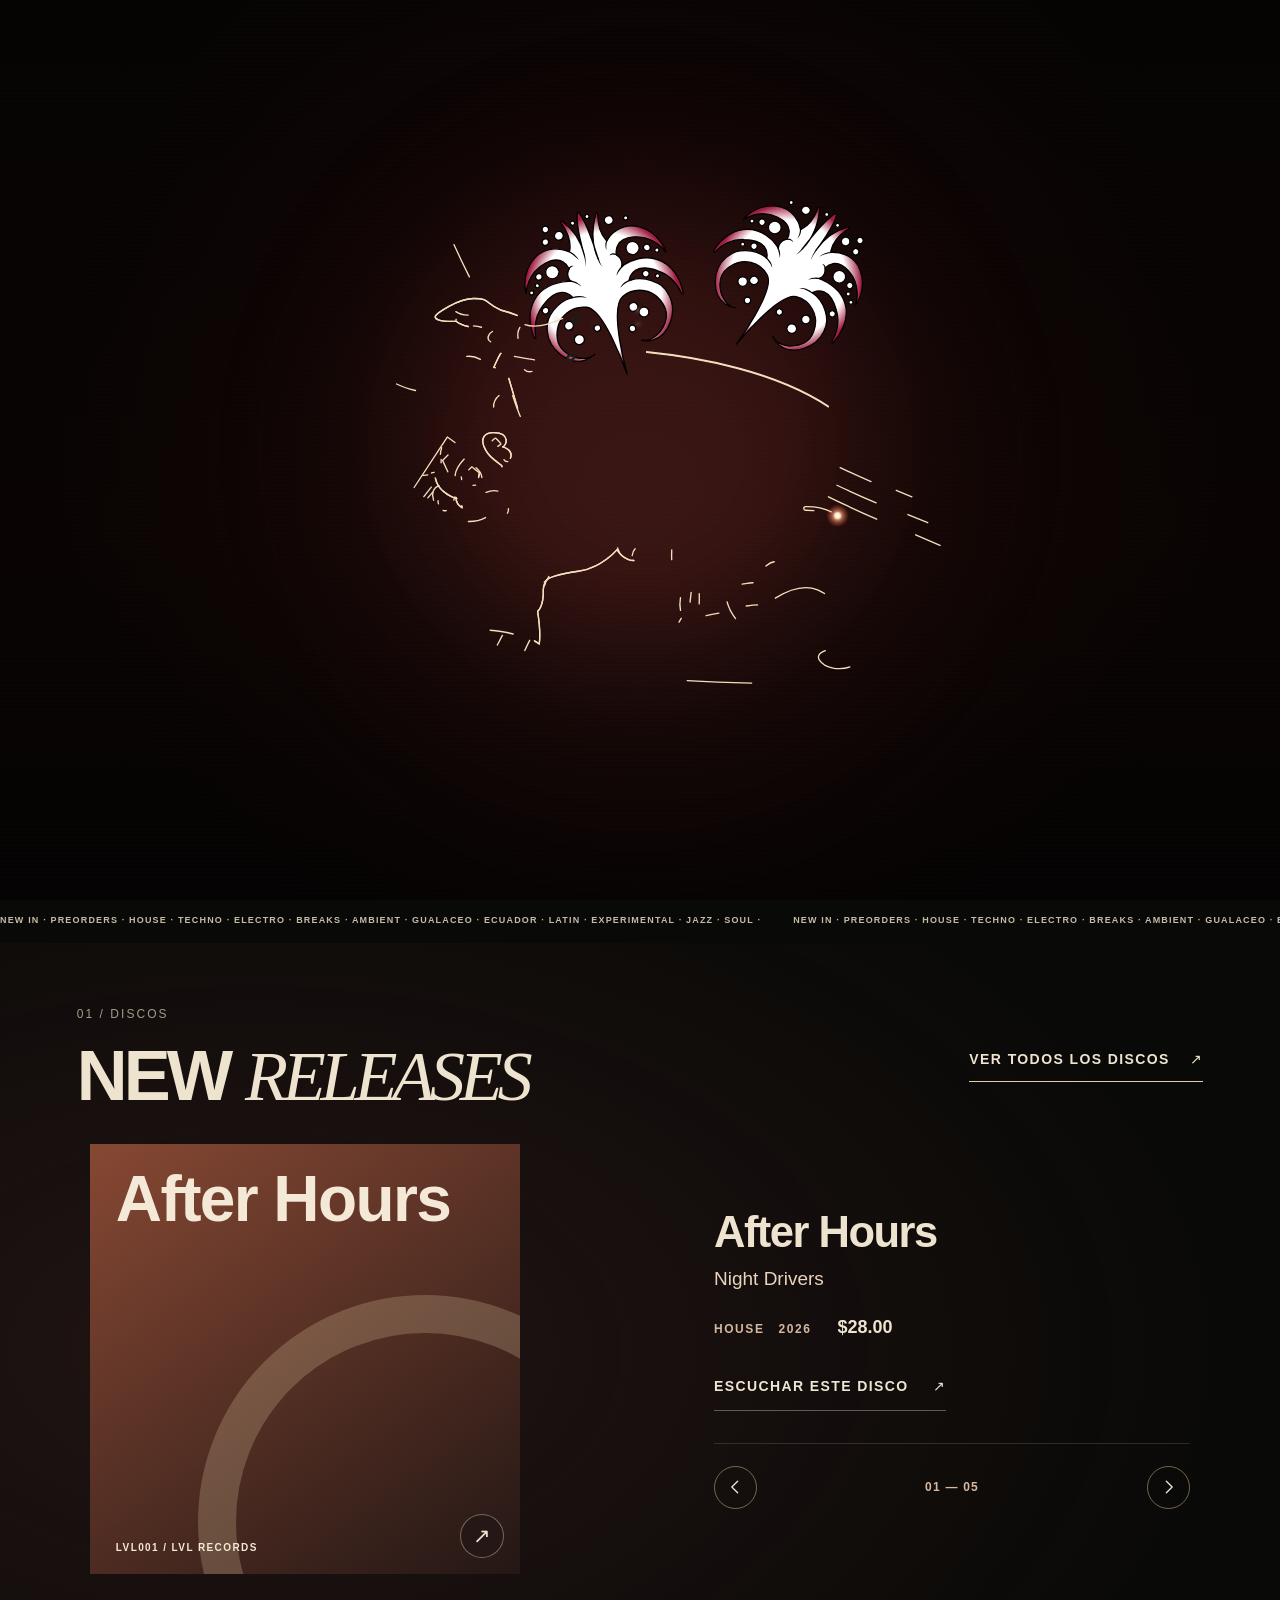
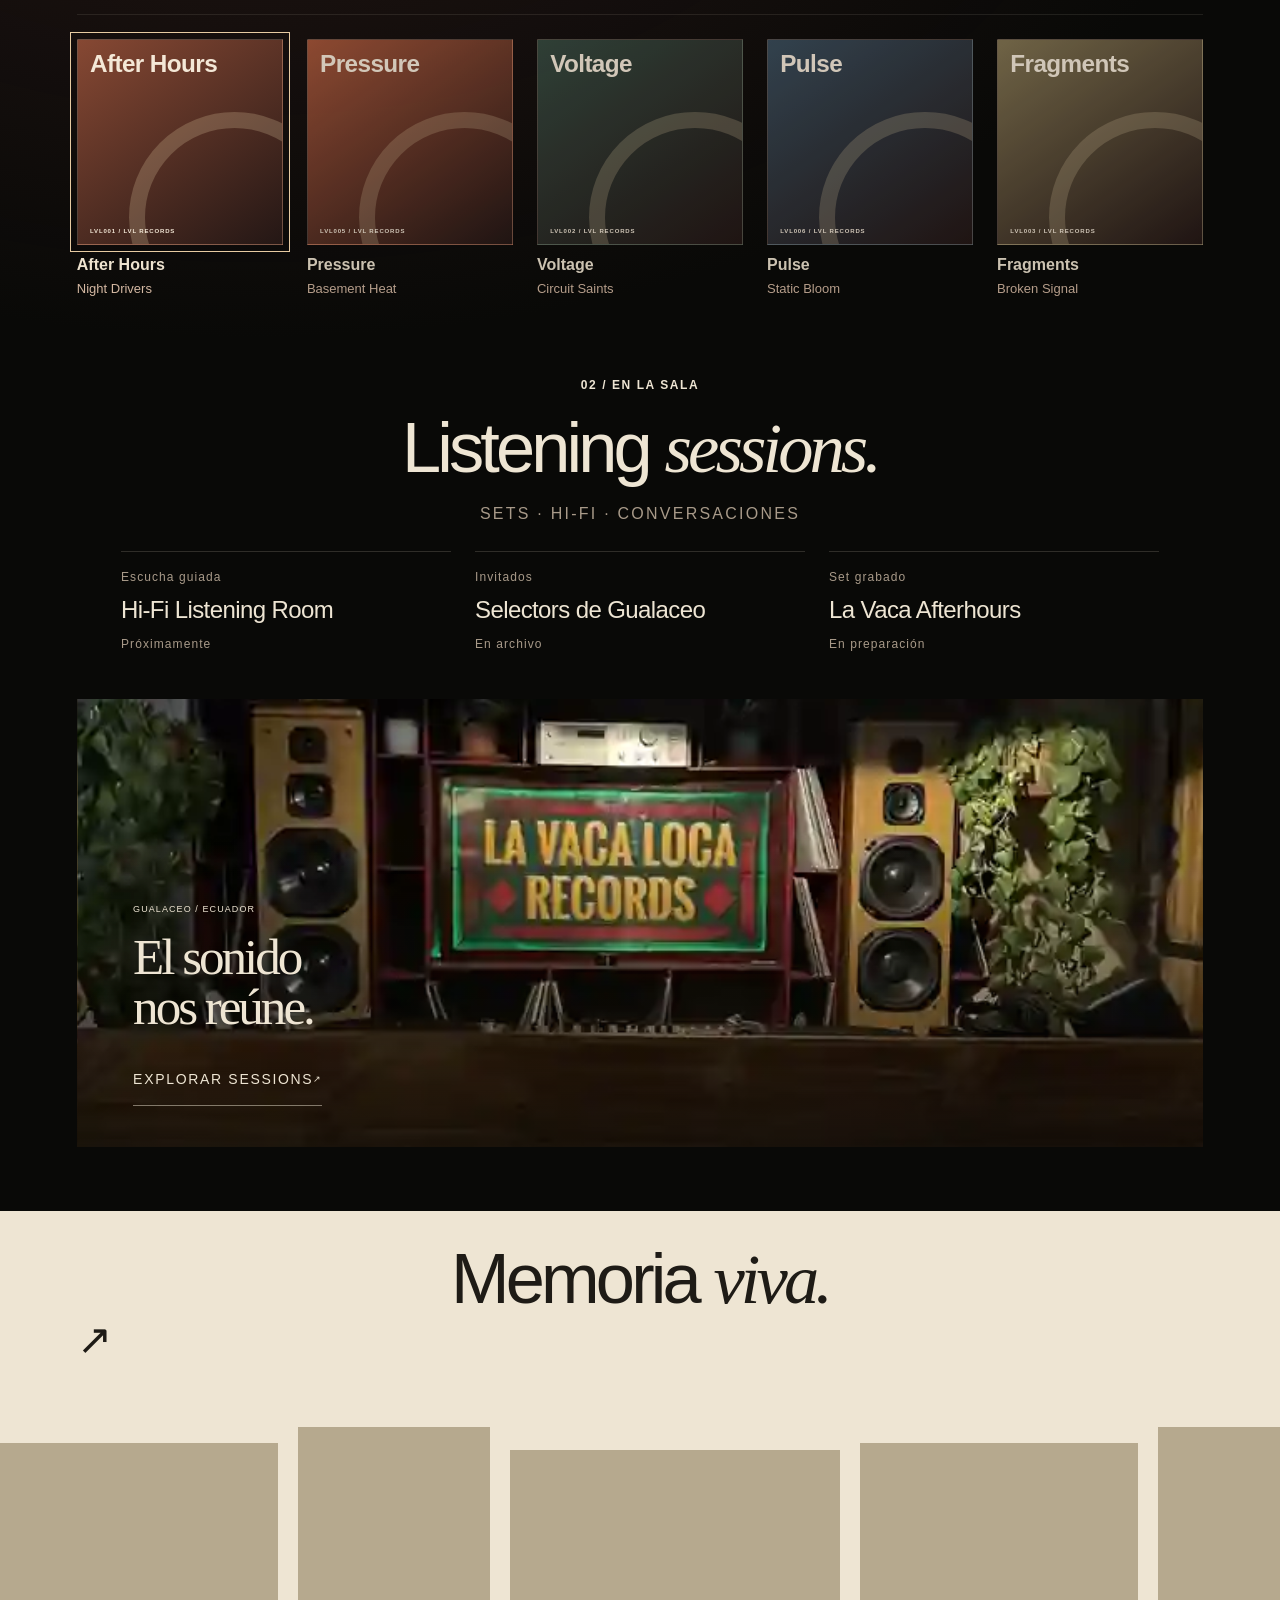
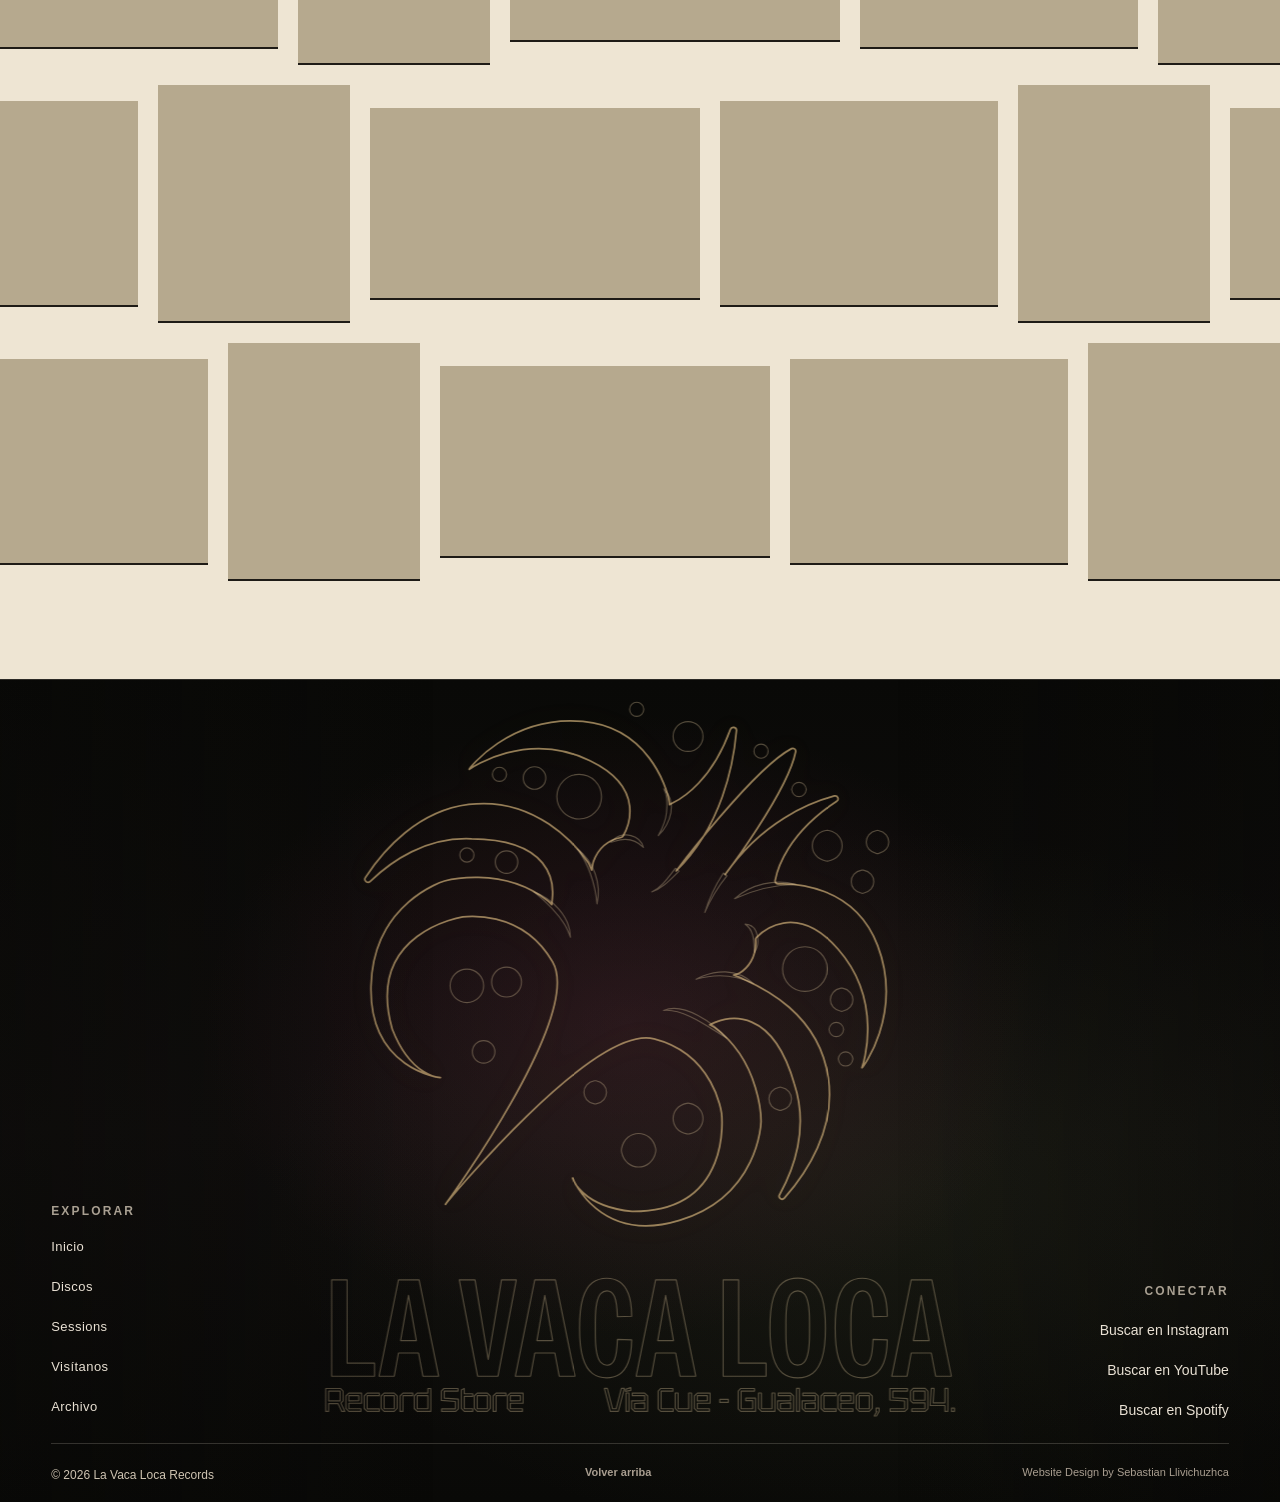
==== index.html @ 9ef3d46d "Phase 3: unify responsive player and public layouts across viewport sizes" ====
<!doctype html>
<html lang="es">
<head>
<meta charset="utf-8">
<meta name="viewport" content="width=device-width,initial-scale=1">
<title>La Vaca Loca Records — Gualaceo</title>
<meta name="description" content="Discos, sonido, sesiones y cultura desde Gualaceo, Ecuador.">
<script>
try{
  if(sessionStorage.getItem('lvl-home-intro-laser-v12')==='1'||window.matchMedia('(prefers-reduced-motion: reduce)').matches){
    document.documentElement.classList.add('lvl-intro-skip');
  }
}catch(error){}
</script>
<link rel="stylesheet" href="styles.css?v=20261126-foundation-v1">
<style>
:root{--ink:#090907;--soft:#15130f;--paper:#eee5d3;--paper2:#d7cab5;--pink:#c8a56c;--wood:#6d4027;--wood2:#9a6038;--wood-dark:#321d13;--forest:#172218;--olive:#465036;--orange:#e5532e}
body{background:var(--paper);color:var(--ink)}
.site-header{height:78px;background:rgba(9,9,7,.98);border-bottom:1px solid rgba(238,229,211,.22);padding:10px 3vw;box-shadow:0 12px 30px rgba(0,0,0,.23)}
.brand img{filter:none}
.main-nav{color:var(--paper)}.main-nav a{position:relative}.main-nav a:after{content:"";position:absolute;left:0;right:100%;bottom:-6px;height:2px;background:var(--pink);transition:.24s}.main-nav a:hover:after{right:0}.cart-button{color:var(--paper);border-color:var(--paper);background:transparent}.cart-button span{background:var(--pink);color:var(--ink)}
.hero{display:block!important;width:100%;padding:0!important;background:var(--ink);min-height:0;overflow:hidden}.hero:before{display:none}.sessions-hero{position:relative;width:100%;min-height:min(760px,calc(100vh - 78px));padding:48px 4vw 34px;overflow:hidden;background:var(--wood-dark)}
.sessions-hero:before{content:"";position:absolute;z-index:0;inset:-24px;background-image:url('assets/images/hero-store-hq.jpg?v=4');background-size:cover;background-position:center 42%;filter:blur(14px) saturate(.95) brightness(.50);transform:scale(1.05);opacity:.95;pointer-events:none}
.sessions-hero:after{content:"";position:absolute;z-index:1;inset:0;background:linear-gradient(90deg,var(--paper) 0 34%,rgba(238,229,211,.97) 34% 38%,rgba(238,229,211,.14) 46%,transparent 55%),linear-gradient(0deg,rgba(9,9,7,.52),transparent 22%);pointer-events:none}
.hero-photo-wrap{position:absolute;z-index:2;top:0;right:0;width:68%;height:100%;overflow:hidden;box-shadow:-18px 0 48px rgba(0,0,0,.18)}
.hero-photo-wrap:after{content:"";position:absolute;inset:0;background:linear-gradient(90deg,rgba(238,229,211,.10),transparent 16%,transparent 84%,rgba(9,9,7,.12));pointer-events:none}
.hero-photo{display:block;width:100%;height:100%;object-fit:cover;object-position:center 42%;filter:saturate(1.02) contrast(1.02)}
.session-title{position:relative;z-index:6;display:inline-block;color:var(--ink);font-size:clamp(72px,9.3vw,144px);font-weight:900;letter-spacing:-.09em;line-height:.75}.session-feature{position:relative;z-index:6;display:table;background:var(--pink);color:var(--ink);padding:6px 11px 8px;margin-top:14px;font-size:clamp(18px,2.05vw,30px);font-weight:900;letter-spacing:-.04em;box-shadow:5px 5px 0 var(--ink)}
.record-shop-tag,.sessions-library-tag{position:absolute;z-index:8;padding:11px 15px;font-size:11px;font-weight:900;letter-spacing:.03em}.record-shop-tag{right:4%;top:42px;background:rgba(9,9,7,.82);color:var(--paper);border:1px solid var(--paper);backdrop-filter:blur(7px)}.sessions-library-tag{right:4%;top:96px;background:var(--pink);color:var(--ink);border:1px solid var(--pink)}
.event-info{position:absolute;z-index:7;left:4vw;top:270px;width:27%;max-width:330px}.event-info .date{font-size:clamp(29px,3.15vw,47px);font-weight:900;line-height:.94;letter-spacing:-.055em}.event-box{margin-top:18px;border:1.5px solid var(--ink);background:rgba(238,229,211,.92);box-shadow:7px 7px 0 rgba(9,9,7,.88);backdrop-filter:blur(5px)}.event-box strong{display:block;padding:11px 13px;font-size:clamp(23px,2.35vw,34px);line-height:.9}.event-box span{display:block;border-top:1.5px solid var(--ink);padding:9px 12px;font-size:11px;font-weight:700}.venue-note{position:absolute;z-index:7;left:4vw;bottom:25px;color:var(--paper);background:rgba(9,9,7,.86);padding:8px 10px;font-size:10px;font-weight:900;letter-spacing:.07em}.session-entry{position:absolute;z-index:9;right:5%;bottom:34px;background:var(--paper);border:1.5px solid var(--ink);padding:12px 16px;font-size:11px;font-weight:900;box-shadow:7px 7px 0 var(--pink)}.session-entry:after{content:"";display:inline-block;width:8px;height:8px;border-top:2px solid;border-right:2px solid;transform:rotate(45deg);margin-left:10px}
.ticker{padding:8px 0;font-size:8px;background:var(--ink);color:var(--paper);border-top:1px solid rgba(238,229,211,.4);border-bottom:1px solid rgba(238,229,211,.4)}.ticker .ticker-track{display:flex;width:max-content;animation:lvlTicker 20s linear infinite}.ticker .ticker-track span{padding-right:2rem}
.shop-section{position:relative;padding:76px 4vw 88px;background:var(--paper);overflow:hidden}.shop-section:before{content:"";position:absolute;right:-2%;top:0;width:34%;height:100%;background-image:linear-gradient(90deg,rgba(238,229,211,1),rgba(238,229,211,.70) 34%,rgba(238,229,211,.16)),url('assets/images/hero-store-hq.jpg?v=4');background-size:cover;background-position:74% 60%;filter:saturate(.72);opacity:.30;pointer-events:none}.shop-section .section-heading{position:relative;z-index:2;display:flex;align-items:flex-end;justify-content:flex-start;gap:28px;border:0;margin-bottom:30px}.shop-section .eyebrow{margin-bottom:18px;font-size:var(--lvl-type-label)}.section-heading h2{font-size:clamp(78px,10vw,148px);line-height:.72;letter-spacing:-.085em}.shop-link-tag{background:var(--pink);padding:11px 16px;font-size:12px;font-weight:900;box-shadow:5px 5px 0 var(--ink)}.filters{position:relative;z-index:2;border-top:1.5px solid var(--ink);border-bottom:1.5px solid var(--ink);margin-top:14px;background:rgba(238,229,211,.82)}.record-grid{position:relative;z-index:2}.cover{border:1px solid rgba(9,9,7,.72);box-shadow:0 12px 22px rgba(61,39,25,.11)}.badge{background:var(--pink);color:var(--ink)}.record-meta p{color:#5f5449}.record-actions button:hover{background:var(--pink);color:var(--ink)}
.shop-dig{position:relative;z-index:2;margin:20px 0 28px;padding:18px;border:1.5px solid var(--ink);background:rgba(9,9,7,.045);display:grid;grid-template-columns:.8fr 1.2fr;gap:18px;align-items:center}.shop-dig h3{margin:0;font-size:clamp(30px,4vw,58px);line-height:.78;letter-spacing:-.06em}.shop-dig p{margin:8px 0 0;max-width:420px;font-size:13px;line-height:1.4;color:#5f5449}.shop-dig .mood-grid{display:flex;flex-wrap:wrap;gap:8px}.shop-dig .mood-grid button,.dig-random{border:1.5px solid var(--ink);background:transparent;color:var(--ink);padding:10px 12px;font-size:10px;font-weight:900;cursor:pointer}.shop-dig .mood-grid button:hover,.shop-dig .mood-grid button.active,.dig-random{background:var(--pink);color:var(--ink)}
.visual-archive{background:var(--wood-dark);color:var(--paper);display:grid;grid-template-columns:1.18fr .72fr 1.1fr;min-height:520px;border-top:1px solid #2c211a;border-bottom:1px solid #2c211a}.visual-photo{position:relative;min-height:520px;overflow:hidden}.visual-photo.room{background-image:linear-gradient(0deg,rgba(9,9,7,.55),transparent 55%),url('assets/images/hero-store-hq.jpg?v=4');background-size:cover;background-position:center 46%}.visual-photo.sign{background-image:linear-gradient(0deg,rgba(9,9,7,.58),transparent 50%),url('assets/images/archive-sign.jpg');background-size:cover;background-position:center}.visual-photo span{position:absolute;left:22px;bottom:20px;z-index:2;font-size:9px;font-weight:900;letter-spacing:.11em;background:var(--ink);padding:7px 9px}.visual-copy{background:var(--paper);color:var(--ink);padding:44px 28px;display:flex;flex-direction:column;justify-content:center}.visual-copy .eyebrow{margin-bottom:15px}.visual-copy h3{font-size:clamp(40px,5vw,72px);line-height:.80}.visual-copy p{font-size:14px;line-height:1.5;margin:22px 0 28px}.visual-copy a{align-self:flex-start;background:var(--pink);padding:10px 12px;font-size:10px;font-weight:900;box-shadow:5px 5px 0 var(--ink)}
.sessions-section{position:relative;background:var(--ink);color:var(--paper);padding:0;display:grid;grid-template-columns:.92fr 1.08fr;min-height:560px;overflow:hidden}.sessions-copy{padding:84px 5vw;align-self:center}.sessions-section .eyebrow{background:none;color:var(--paper);padding:0}.sessions-section h2{font-size:clamp(76px,9vw,136px);line-height:.72}.sessions-copy p:last-child{max-width:520px;color:#cfc4b2;line-height:1.55}.sessions-photo{position:relative;min-height:560px;background-image:linear-gradient(90deg,rgba(9,9,7,.28),transparent 28%),url('assets/images/archive-sign.jpg');background-size:cover;background-position:center;overflow:hidden}.sessions-photo:after{content:"";position:absolute;inset:auto 0 0 0;height:42%;background:linear-gradient(0deg,rgba(9,9,7,.80),transparent)}.sessions-photo-card{position:absolute;z-index:3;right:5%;bottom:34px;background:var(--paper);color:var(--ink);padding:18px 20px;max-width:330px;box-shadow:8px 8px 0 var(--pink)}.sessions-photo-card strong{display:block;font-size:23px;line-height:.95;margin-bottom:10px}.sessions-photo-card span{font-size:10px;font-weight:800;letter-spacing:.05em}.sessions-button{display:inline-block;margin-top:15px;background:var(--ink);color:var(--paper);border:1px solid var(--ink);padding:10px 12px;font-size:10px;font-weight:900}
.archive-section{position:relative;background:var(--wood);color:var(--paper);padding:0!important;display:grid;grid-template-columns:1fr 1fr;overflow:hidden}.archive-main{padding:78px 5vw;background:linear-gradient(135deg,var(--wood-dark),var(--wood));display:flex;flex-direction:column;justify-content:center}.archive-main h2{font-size:clamp(65px,8vw,118px);line-height:.78}.archive-main p:last-of-type{max-width:560px;line-height:1.55;color:#e0d3c1}.archive-main a{align-self:flex-start;margin-top:18px;border-bottom:2px solid var(--pink);font-size:11px;font-weight:900}.archive-cards{display:grid;grid-template-columns:1fr 1fr;min-height:520px}.archive-card{position:relative;min-height:260px;padding:24px;display:flex;flex-direction:column;justify-content:flex-end;overflow:hidden}.archive-card.photo{grid-row:span 2;background-image:linear-gradient(0deg,rgba(9,9,7,.75),transparent 62%),url('assets/images/hero-store-hq.jpg?v=4');background-size:cover;background-position:center 50%}.archive-card.sign{background-image:linear-gradient(0deg,rgba(9,9,7,.76),transparent 62%),url('assets/images/archive-sign.jpg');background-size:cover;background-position:center}.archive-card.poster{background:var(--orange);color:var(--ink);justify-content:space-between}.archive-card small{font-size:9px;font-weight:900;letter-spacing:.10em}.archive-card strong{font-size:clamp(25px,3vw,44px);line-height:.86;letter-spacing:-.04em}.archive-card.poster strong{font-size:clamp(29px,3.4vw,50px)}.archive-card.poster:after{content:"";position:absolute;right:-28px;bottom:-25px;width:145px;height:145px;border:18px solid var(--pink);border-radius:50%;opacity:.8}.archive-card>*{position:relative;z-index:2}
.cart-panel{background:var(--paper)}.primary{background:var(--pink);color:var(--ink);border-color:var(--pink)}.player{background:var(--ink);border-top:1px solid rgba(238,229,211,.45)}.player button{background:var(--pink);color:var(--ink)}.player-meta span{color:var(--pink)}.player-line span{background:var(--pink)}
@media(max-width:900px){.visual-archive{grid-template-columns:1fr 1fr}.visual-copy{grid-column:1/-1;order:-1}.visual-photo,.visual-photo.room,.visual-photo.sign{min-height:420px}.archive-section{grid-template-columns:1fr}.archive-cards{min-height:520px}.shop-dig{grid-template-columns:1fr}}
@media(max-width:800px){.site-header{height:68px}.sessions-hero{min-height:730px;padding:26px 18px 22px}.sessions-hero:before{inset:-18px;background-position:center 38%;filter:blur(12px) brightness(.48)}.sessions-hero:after{background:linear-gradient(180deg,var(--paper) 0 37%,rgba(238,229,211,.93) 37% 44%,rgba(238,229,211,.16) 53%,transparent 62%),linear-gradient(0deg,rgba(9,9,7,.64),transparent 24%)}.hero-photo-wrap{top:36%;right:0;width:100%;height:64%;box-shadow:0 -16px 34px rgba(0,0,0,.10)}.hero-photo{object-position:center 38%}.session-title{font-size:17vw}.session-feature{font-size:5.1vw}.record-shop-tag{right:14px;top:18px;font-size:9px}.sessions-library-tag{right:14px;top:60px;font-size:8px}.event-info{left:18px;top:165px;width:46%;max-width:none}.event-info .date{font-size:6.5vw}.event-box strong{font-size:4vw}.venue-note{left:18px;bottom:18px;font-size:8px}.session-entry{right:18px;bottom:20px;font-size:8px}.shop-section{padding:58px 18px 72px}.section-heading h2{font-size:17vw}.sessions-section{grid-template-columns:1fr}.sessions-copy{padding:66px 18px 46px}.sessions-section h2{font-size:17vw}.sessions-photo{min-height:460px}.sessions-photo-card{right:18px;bottom:22px;left:18px;max-width:none}.archive-main{padding:64px 18px}}
@media(max-width:560px){.sessions-hero{min-height:650px}.hero-photo-wrap{top:38%;height:62%}.hero-photo{object-position:center 36%}.session-title{font-size:16.5vw}.session-feature{font-size:4.9vw}.event-info{top:145px;width:52%}.event-box span{font-size:8px}.visual-archive{grid-template-columns:1fr}.visual-copy{grid-column:auto}.visual-photo,.visual-photo.room,.visual-photo.sign{min-height:330px}.sessions-photo{min-height:390px}.sessions-photo-card strong{font-size:20px}.archive-cards{grid-template-columns:1fr}.archive-card.photo{grid-row:auto;min-height:380px}.archive-card{min-height:260px}}
/* LVL landing hero */
.lvl-hero{position:relative;width:100%;min-height:min(820px,calc(100vh - 78px));overflow:hidden;background:#090907;color:var(--paper)}
.lvl-gallery{position:absolute;inset:0;z-index:0;background:#090907}
.lvl-slide{position:absolute;inset:-2%;overflow:hidden;background-size:cover;background-position:center;opacity:0;transform:scale(1.045);transition:opacity 1.45s ease,transform 7s ease;will-change:opacity,transform}
.lvl-slide.is-active{opacity:1;transform:scale(1.015)}
.lvl-slide-media{position:absolute;display:block;max-width:none;pointer-events:none;user-select:none;-webkit-user-drag:none}
.lvl-hero-shade{position:absolute;z-index:1;inset:0;opacity:.25;pointer-events:none;transition:opacity .7s ease;background:linear-gradient(90deg,rgba(9,9,7,.93) 0%,rgba(9,9,7,.78) 27%,rgba(9,9,7,.34) 54%,rgba(9,9,7,.12) 78%,rgba(9,9,7,.30) 100%),linear-gradient(0deg,rgba(9,9,7,.60),transparent 42%)}
.lvl-hero-content{position:relative;z-index:3;min-height:min(820px,calc(100vh - 78px));display:flex;flex-direction:column;justify-content:center;align-items:flex-start;padding:8vh 4vw 9vh;max-width:min(760px,62vw)}


.lvl-hero-heading-sr{position:absolute!important;width:1px;height:1px;padding:0;margin:-1px;overflow:hidden;clip:rect(0,0,0,0);white-space:nowrap;border:0}
.lvl-hero-rule{display:block;width:66px;height:2px;background:var(--pink);margin:0 0 22px}

.lvl-kicker{margin:0 0 20px;font-size:var(--lvl-type-label);font-weight:900;letter-spacing:.16em;color:rgba(238,229,211,.78)}

.lvl-hero-copy{margin:0;max-width:520px;font-family:var(--lvl-font-editorial,Georgia,serif);font-size:clamp(1.8125rem,3.45vw,3.25rem);font-style:italic;letter-spacing:-.035em;line-height:1.15;color:#f2e6d2}
.lvl-hero-actions{display:flex;flex-wrap:wrap;gap:12px;margin-top:30px}
.lvl-primary-link,.lvl-secondary-link{display:inline-flex;align-items:center;justify-content:center;padding:12px 15px;border:1.5px solid var(--paper);font-size:var(--lvl-type-control);font-weight:900;letter-spacing:.05em}
.lvl-primary-link{background:var(--pink);color:var(--ink);border-color:var(--pink);box-shadow:5px 5px 0 rgba(9,9,7,.82)}
.lvl-secondary-link{background:rgba(9,9,7,.36);color:var(--paper);backdrop-filter:blur(6px)}
.lvl-hero-index{position:absolute;z-index:4;right:4vw;bottom:30px;display:flex;align-items:center;gap:10px;color:rgba(238,229,211,.82);font-size:9px;font-weight:900;letter-spacing:.12em}
.lvl-hero-index i{display:block;width:64px;height:1px;background:rgba(238,229,211,.55)}

@media(max-width:800px){.lvl-hero,.lvl-hero-content{min-height:calc(100vh - 68px)}.lvl-hero-content{padding:9vh 18px 10vh;max-width:75vw}.lvl-hero-shade{background:linear-gradient(90deg,rgba(9,9,7,.88),rgba(9,9,7,.44) 72%,rgba(9,9,7,.34)),linear-gradient(0deg,rgba(9,9,7,.72),transparent 48%)}.lvl-hero-copy{font-size:clamp(1.75rem,4.5vw,2.625rem)}.lvl-hero-index{right:18px;bottom:22px}.lvl-slide-1{background-position:center 40%}}
@media(max-width:560px){.lvl-kicker{max-width:280px;line-height:1.45}.lvl-hero-content{max-width:90vw}.lvl-hero-rule{width:48px;margin-bottom:18px}.lvl-hero-copy{margin-top:0;max-width:315px;font-size:clamp(1.6875rem,7vw,2.1875rem)}.lvl-hero-actions{margin-top:24px}.lvl-primary-link,.lvl-secondary-link{padding:11px 12px;font-size:var(--lvl-type-control)}.lvl-hero-index i{width:42px}}
@media(prefers-reduced-motion:reduce){.ticker .ticker-track{animation:none}.lvl-slide{transition:none;transform:none}.lvl-slide.is-active{opacity:1}.lvl-hero-shade{transition:none}}

/* EDITORIAL HERO — original circular seal integrated into the photograph. */
.lvl-hero{isolation:isolate}




.lvl-hero-content{
 max-width:min(660px,57vw);padding:8vh 5vw 9vh;
 justify-content:center;gap:0
}
.lvl-kicker{
 margin:0 0 clamp(28px,4vh,43px);font-size:var(--lvl-type-label);
 font-weight:800;letter-spacing:.22em;color:#f0e6d6;
 text-shadow:0 1px 4px rgba(0,0,0,.24)
}
.lvl-hero-rule{width:48px;height:2px;margin:0 0 clamp(21px,3.5vh,31px);background:var(--pink)}
.lvl-hero-copy{
 margin:0;max-width:min(540px,48vw);
 font-size:clamp(2.0625rem,4.05vw,3.8125rem);line-height:1.08;
 font-style:normal;font-weight:400;letter-spacing:-.052em;
 color:#f3eadd;text-wrap:balance;
 text-shadow:0 2px 13px rgba(0,0,0,.14)
}
.lvl-hero-actions{margin-top:clamp(29px,4.5vh,47px);gap:13px}
.lvl-primary-link,.lvl-secondary-link{min-height:43px;padding:12px 18px;letter-spacing:.09em}
.lvl-secondary-link{background:rgba(9,9,7,.12)}
.lvl-hero-index{bottom:32px}
@media(max-width:900px){
 .lvl-hero-content{padding:8vh 5vw 10vh;max-width:64vw}
 .lvl-hero-copy{font-size:clamp(1.9375rem,4.6vw,2.875rem);max-width:54vw}
 
 
 
}
@media(max-width:560px){
 .lvl-hero-content{
  max-width:none;width:100%;min-height:calc(100vh - 68px);
  min-height:calc(100dvh - 68px);
  padding:clamp(280px,43dvh,450px) 24px 11vh;
  justify-content:flex-end
 }
 .lvl-kicker{margin:0 0 20px;max-width:320px;font-size:var(--lvl-type-label);line-height:1.5;letter-spacing:.2em}
 .lvl-hero-rule{width:39px;height:2px;margin:0 0 19px}
 .lvl-hero-copy{
  max-width:335px;font-size:clamp(1.75rem,7.6vw,2.4375rem);
  line-height:1.1;letter-spacing:-.048em;text-wrap:balance
 }
 .lvl-hero-actions{margin-top:23px;gap:9px}
 .lvl-primary-link,.lvl-secondary-link{min-height:41px;padding:10px 12px;font-size:var(--lvl-type-control)}
 
 
 
 .lvl-hero-index{bottom:18px;right:18px}
}
@media(max-width:375px){
 .lvl-hero-content{padding-left:19px;padding-right:19px;padding-bottom:11vh}
 .lvl-hero-copy{font-size:clamp(1.5625rem,7.5vw,1.875rem);max-width:295px}
 
}


</style>
<link rel="stylesheet" href="home-discos.css?v=20261126-foundation-v1">
<link rel="stylesheet" href="home-flow.layout.css?v=20261126-foundation-v1">
<link rel="stylesheet" href="home-flow.releases.css?v=20261126-foundation-v1">
<link rel="stylesheet" href="home-flow.archive.css?v=20261126-foundation-v1">
<link rel="stylesheet" href="home-flow.refinements.css?v=20261126-responsive-v1">
<link rel="stylesheet" href="home-flow.motion.css?v=20261101-css-modules-v1">
<link rel="stylesheet" href="ios-header.css?v=20261126-responsive-v1"><link rel="stylesheet" href="public-header.css?v=20261126-responsive-v1"><link rel="stylesheet" href="bag.css?v=20261126-components-v1"><link rel="stylesheet" href="footer-sign.effects.css?v=20261126-metallic-gold-v1">
<link rel="stylesheet" href="footer-sign.layout.css?v=20261126-foundation-v1">
<link rel="stylesheet" href="footer-sign.viewport.css?v=20261101-css-modules-v1">
<link rel="stylesheet" href="footer-sign.touch.css?v=20261101-css-modules-v1"><link rel="stylesheet" href="site-theme.tokens.css?v=20261126-foundation-v1">
<link rel="stylesheet" href="site-theme.editorial.css?v=20261126-responsive-v1">
<link rel="stylesheet" href="site-theme.header.css?v=20261126-components-v1"><link rel="stylesheet" href="site-cursor.css?v=20261126-components-v1">
</head>
<body class="intro-active">
<div class="lvl-intro-loader" id="lvlIntroLoader" aria-hidden="true">
  <div class="lvl-intro-ambient"></div>
  <div class="lvl-intro-orbit"></div>
  <div class="lvl-intro-stage">
    <div class="lvl-intro-mark-wrap" id="lvlIntroSvgWrap"></div>
    <span class="lvl-intro-line"></span>
  </div>
</div>
<header class="site-header"><button class="brand lvl-brand-trigger" type="button" aria-label="Abrir menú de navegación" aria-expanded="false" aria-controls="lvlHeaderDropdown"><img src="assets/brand/horizontal-logo-gold.svg" alt="La Vaca Loca Records"></button><nav class="main-nav"><a href="discos.html">DISCOS</a><a href="sessions.html">SESSIONS</a><a href="visitanos.html">VISÍTANOS</a><a href="archivo.html">ARCHIVO</a></nav><button class="cart-button" id="cartButton" aria-label="Abrir bolsa de compras"><img class="bag-state-image" src="assets/brand/shopping-bag.svg" alt="" aria-hidden="true"><span id="cartCount">0</span></button></header>
<main id="top">
<section class="hero motion-section"><div class="lvl-hero">
<div class="lvl-gallery" id="lvlHeroGallery" aria-hidden="true">
  <div class="lvl-slide is-active" style="background-image:url('assets/images/site/hero/lvl-hero-01.webp');background-position:center 48%"></div>
  <div class="lvl-slide" style="background-image:url('assets/images/site/hero/lvl-hero-02.webp');background-position:center 56%"></div>
  <div class="lvl-slide" style="background-image:url('assets/images/site/hero/lvl-hero-03.webp');background-position:center 48%"></div>
</div>
<div class="lvl-hero-shade" aria-hidden="true"></div>
<div class="lvl-hero-content">
  <p class="lvl-kicker" id="lvlHeroKicker">LA VACA LOCA RECORDS · GUALACEO, ECUADOR</p>
  <h1 class="lvl-hero-heading-sr" id="lvlHeroTitle">La Vaca Loca Records</h1>
  <span class="lvl-hero-rule" aria-hidden="true"></span>
  <p class="lvl-hero-copy" id="lvlHeroTagline">Discos, sonido, sesiones y cultura.</p>
  <div class="lvl-hero-actions">
    <a class="lvl-primary-link" id="lvlHeroPrimary" href="discos.html">EXPLORAR DISCOS</a>
    <a class="lvl-secondary-link" id="lvlHeroSecondary" href="sessions.html">SESSIONS</a>
  </div>
</div>
<div class="lvl-hero-index" aria-hidden="true"><span id="lvlHeroCurrent">01</span><i></i><span id="lvlHeroTotal">03</span></div>
</div></section>
<section class="ticker" aria-label="Categorías de la tienda"><div class="ticker-track"><span>NEW IN · PREORDERS · HOUSE · TECHNO · ELECTRO · BREAKS · AMBIENT · GUALACEO · ECUADOR · LATIN · EXPERIMENTAL · JAZZ · SOUL · </span><span aria-hidden="true">NEW IN · PREORDERS · HOUSE · TECHNO · ELECTRO · BREAKS · AMBIENT · GUALACEO · ECUADOR · LATIN · EXPERIMENTAL · JAZZ · SOUL · </span><span aria-hidden="true">NEW IN · PREORDERS · HOUSE · TECHNO · ELECTRO · BREAKS · AMBIENT · GUALACEO · ECUADOR · LATIN · EXPERIMENTAL · JAZZ · SOUL · </span></div></section>
<section class="shop-section shop-showcase motion-section" id="shop" aria-labelledby="shopShowcaseTitle">
  <div class="showcase-heading">
    <div><span class="showcase-index">01 / DISCOS</span><h2 id="shopShowcaseTitle">NEW <em>RELEASES</em></h2></div>
    <a class="showcase-all" href="discos.html">VER TODOS LOS DISCOS <span class="lvl-decorative-glyph" aria-hidden="true">↗</span></a>
  </div>
  <div class="showcase-feature">
    <button class="showcase-open" id="showcaseOpenArt" type="button" aria-label="Ampliar portada">
      <span class="showcase-art" id="showcaseArt" style="--sleeve-color:#864833"><span class="showcase-art-title"></span><span class="showcase-art-code"></span><img alt="" hidden></span>
      <span class="showcase-zoom lvl-decorative-glyph" aria-hidden="true">↗</span>
    </button>
    <div class="showcase-info">
      <span class="showcase-overline"><span id="showcaseNumber">01 / 05</span></span>
      <h3 id="showcaseTitle"></h3>
      <p class="showcase-artist" id="showcaseArtist"></p>
      <div class="showcase-facts"><span id="showcaseGenre"></span><span id="showcaseYear"></span><strong id="showcasePrice"></strong></div>
      <a class="showcase-record-link" id="showcaseRecordLink" href="discos.html">ESCUCHAR ESTE DISCO <span class="lvl-decorative-glyph" aria-hidden="true">↗</span></a>
      <div class="showcase-controls"><button type="button" data-showcase-prev aria-label="Disco anterior"><svg class="lvl-control-arrow" viewBox="0 0 24 24" aria-hidden="true" focusable="false"><path d="M14 5 7 12 14 19"/></svg></button><span id="showcasePosition">01 — 05</span><button type="button" data-showcase-next aria-label="Disco siguiente"><svg class="lvl-control-arrow" viewBox="0 0 24 24" aria-hidden="true" focusable="false"><path d="M10 5 17 12 10 19"/></svg></button></div>
    </div>
  </div>
  <div class="showcase-strip" id="recordGrid" aria-label="Seleccionar portada"></div>
</section>
<dialog class="showcase-dialog" id="showcaseDialog" aria-label="Portada ampliada">
  <button class="showcase-dialog-close" type="button" id="showcaseDialogClose" aria-label="Cerrar portada">×</button>
  <button class="showcase-dialog-nav" type="button" data-showcase-prev aria-label="Portada anterior"><svg class="lvl-control-arrow" viewBox="0 0 24 24" aria-hidden="true" focusable="false"><path d="M14 5 7 12 14 19"/></svg></button>
  <div class="showcase-dialog-content"><div class="showcase-art" id="showcaseDialogArt"><span class="showcase-art-title"></span><span class="showcase-art-code"></span><img alt="" hidden></div><p id="showcaseDialogCaption"></p></div>
  <button class="showcase-dialog-nav" type="button" data-showcase-next aria-label="Portada siguiente"><svg class="lvl-control-arrow" viewBox="0 0 24 24" aria-hidden="true" focusable="false"><path d="M10 5 17 12 10 19"/></svg></button>
</dialog>
<section class="sessions-section motion-section" id="sessions" aria-labelledby="homeSessionsTitle">
  <div class="sessions-copy motion-copy"><p class="eyebrow">02 / EN LA SALA</p><h2 id="homeSessionsTitle">Listening <em>sessions.</em></h2><p>Sets · Hi-Fi · Conversaciones</p></div>
  <a class="sessions-photo motion-object" href="sessions.html" aria-label="Explorar La Vaca Loca Sessions"><div class="sessions-photo-card"><span>GUALACEO / ECUADOR</span><strong>El sonido<br>nos reúne.</strong><span class="sessions-button">EXPLORAR SESSIONS <span class="lvl-decorative-glyph" aria-hidden="true">↗</span></span></div></a>
</section>
<section class="archive-section motion-section" id="archive" aria-labelledby="homeArchiveTitle">
  <div class="archive-main motion-copy"><h2 id="homeArchiveTitle">Memoria <em>viva.</em></h2><a href="archivo.html" aria-label="Explorar el archivo"><span class="lvl-decorative-glyph" aria-hidden="true">↗</span><span class="lvl-mobile-link-text">Archivo</span></a></div>
  <div class="memory-collage" id="memoryCollage" aria-label="Galería de Memoria viva"></div>
</section>
</main>
<aside class="cart-panel" id="cartPanel" aria-hidden="true"><div class="cart-head"><h3>YOUR BAG</h3><button id="closeCart">CERRAR</button></div><div id="cartItems" class="cart-items"></div><div class="cart-footer"><div class="cart-total"><span>TOTAL</span><strong id="cartTotal">$0</strong></div><a id="whatsappCheckout" class="button primary full" href="#" target="_blank" rel="noopener">ORDENAR POR WHATSAPP</a></div></aside><div class="scrim" id="scrim"></div>
<div class="player" id="player"><button id="playerToggle" class="play-control" aria-label="Reproducir"><span class="play-icon" aria-hidden="true"></span></button><div class="player-art" id="playerArt"><span></span></div><div class="player-meta"><span>NOW PLAYING / LA VACA LOCA</span><strong id="playerTitle">Selecciona un disco para escuchar</strong><small id="playerSub">CRATE PLAYER · GUALACEO</small></div><div class="player-line"><span id="playerProgress"></span></div></div>
<script src="data.js?v=20261116-visitanos-v1"></script><script src="api/content"></script><script src="draft-preview.js"></script><script src="calendar-content.js?v=20261105-empty-design-v1"></script><script src="responsive-crop.js?v=20261101-no-watermark"></script><script src="app.js?v=20261126-metallic-gold-v1"></script><script src="media-runtime.js?v=flow-image-20260929"></script>
<script src="home-collage.js?v=20261105-empty-design-v2"></script><script src="ios-header.js?v=20261126-components-v1"></script><script src="bag.js?v=20261126-components-v1" defer></script><script src="footer-sign.js?v=20261126-metallic-gold-v1"></script><script src="site-theme.js?v=20261029-logo-menu"></script><script src="site-cursor.js?v=20261126-components-v1" defer></script></body>
</html>
---- styles.css ----
:root{--ink:#0b0b0a;--paper:#eee9df;--red:#ff3b17;--pink:#c8a56c;--line:#2b2925;--muted:#8b877f}*{box-sizing:border-box}html{scroll-behavior:smooth}body{margin:0;background:var(--paper);color:var(--ink);font-family:var(--lvl-font-ui,Arial,Helvetica,sans-serif);padding-bottom:78px}a{color:inherit;text-decoration:none}button{font:inherit}.site-header{position:sticky;top:0;z-index:20;height:78px;display:grid;grid-template-columns:1fr auto 1fr;align-items:center;padding:12px 3vw;background:rgba(238,233,223,.96);backdrop-filter:blur(10px);border-bottom:2px solid var(--ink)}.brand strong{display:block;font-size:21px;line-height:.9;letter-spacing:-.07em}.brand small{display:block;font-size:8px;font-weight:700;letter-spacing:.08em;margin-top:6px}.main-nav{display:flex;gap:25px;font-size:var(--lvl-type-control);font-weight:800}.main-nav a:hover{text-decoration:line-through}.cart-button{justify-self:end;border:2px solid var(--ink);background:none;padding:7px 9px;font-weight:900;cursor:pointer}.cart-button span{display:inline-grid;place-items:center;background:var(--red);color:#fff;width:23px;height:23px;margin-left:7px}.hero{min-height:720px;position:relative;display:grid;grid-template-columns:1.15fr .85fr;align-items:center;gap:5vw;padding:7vw 5vw;background:var(--paper);overflow:hidden}.hero:before{content:"";position:absolute;width:30vw;height:30vw;border:2px solid var(--ink);border-radius:50%;right:-12vw;top:-10vw}.hero-copy{position:relative;z-index:2}.eyebrow{font-size:var(--lvl-type-label);font-weight:900;letter-spacing:.13em;margin:0 0 20px;text-transform:uppercase}h1,h2,h3{margin:0;font-weight:900;letter-spacing:-.075em;line-height:.82}h1{font-size:clamp(72px,10vw,160px)}h1 i{font-family:var(--lvl-font-editorial,Georgia,serif);font-weight:400}.hero-text{max-width:540px;font-size:17px;line-height:1.45;margin:30px 0}.hero-actions{display:flex;gap:24px;align-items:center}.button{display:inline-flex;align-items:center;justify-content:center;padding:14px 17px;font-size:var(--lvl-type-control);font-weight:900;border:2px solid var(--ink)}.primary{background:var(--red);color:#fff;border-color:var(--red)}.text-link{font-size:var(--lvl-type-control);font-weight:900;border-bottom:2px solid}.hero-poster{position:relative;background:var(--red);color:var(--ink);aspect-ratio:4/5;padding:7%;transform:rotate(2.5deg);box-shadow:13px 13px 0 var(--ink);display:flex;flex-direction:column;overflow:hidden}.poster-copy{position:relative;z-index:3}.hero-poster .poster-copy span,.hero-poster .poster-copy b{display:block;font-size:clamp(45px,6vw,90px);font-weight:900;line-height:.78;letter-spacing:-.09em}.hero-poster .poster-copy b{font-family:var(--lvl-font-editorial,Georgia,serif);font-style:italic;font-weight:400}.hero-poster small{margin-top:auto;font-weight:900;font-size:9px;line-height:1.3;z-index:4}.featured-vinyl{position:absolute;width:72%;aspect-ratio:1;border-radius:50%;right:-18%;bottom:7%;background:repeating-radial-gradient(circle at center,#111 0,#111 7px,#252525 8px,#111 10px);box-shadow:-8px 8px 0 #0003;transition:.45s}.hero-poster:hover .featured-vinyl{transform:translateX(-10%) rotate(25deg)}.vinyl-label{position:absolute;inset:39%;border-radius:50%;background:var(--pink);display:grid;place-items:center;font-weight:900;font-size:12px}.hero-stamp{position:absolute;right:48%;top:7%;font-size:8px;font-weight:900;line-height:1.3;border:2px solid;padding:8px;transform:rotate(-7deg)}.ticker{background:var(--ink);color:var(--paper);overflow:hidden;white-space:nowrap;padding:13px 0;font-size:11px;font-weight:900;letter-spacing:.05em}.ticker div{min-width:100%;text-align:center}.shop-section,.dig-section,.how-section,.archive-section,.culture-break{padding:95px 5vw}.section-heading{display:flex;justify-content:space-between;align-items:end;margin-bottom:30px}.section-heading h2,.dig-copy h2,.how-section h2,.archive-section h2,.culture-type h2{font-size:clamp(55px,8vw,110px)}.section-note{font-family:var(--lvl-font-editorial,Georgia,serif);font-style:italic;font-size:17px;line-height:1.35}.filters{display:flex;border-block:2px solid var(--ink);margin-bottom:30px;overflow:auto}.filter{border:0;border-right:1px solid var(--ink);background:none;padding:12px 18px;font-size:10px;font-weight:900;cursor:pointer}.filter.active,.filter:hover{background:var(--ink);color:var(--paper)}.record-grid{display:grid;grid-template-columns:repeat(4,1fr);gap:40px 16px}.record-card{transition:transform .25s}.record-card:hover{transform:translateY(-4px)}.cover{aspect-ratio:1;position:relative;overflow:visible;background:#c7c1b6;border:1px solid var(--ink);transition:.25s}.cover:before{content:"";position:absolute;inset:0;background:linear-gradient(135deg,#d4cec2,#a8a195);z-index:1}.cover:after{content:"";position:absolute;width:82%;aspect-ratio:1;right:3%;top:9%;border-radius:50%;background:radial-gradient(circle,var(--paper) 0 7%,var(--red) 7% 14%,#111 14% 100%);transition:.38s;z-index:0}.record-card:hover .cover:after{transform:translateX(25%) rotate(35deg)}.record-card:hover .cover:before{transform:rotate(-1.5deg)}.badge{position:absolute;z-index:3;top:0;left:0;background:var(--red);color:#fff;padding:6px 8px;font-size:9px;font-weight:900}.cover-code{position:absolute;z-index:2;bottom:10px;left:10px;font-size:9px;font-weight:900;letter-spacing:.08em}.record-meta{padding-top:12px;position:relative;z-index:4}.topline{display:flex;justify-content:space-between;gap:8px}.record-meta h3{font-family:Arial;font-size:var(--lvl-type-body);letter-spacing:-.03em;line-height:1.05}.record-meta p{font-family:var(--lvl-font-editorial,Georgia,serif);font-style:italic;margin:5px 0;color:#5c5852;font-size:var(--lvl-type-meta)}.record-actions{display:flex;margin-top:9px}.record-actions button{flex:1;background:none;border:1px solid var(--ink);padding:8px;font-size:var(--lvl-type-control);font-weight:900;cursor:pointer}.record-actions button:hover{background:var(--red);color:#fff}.culture-break{background:var(--red);display:grid;grid-template-columns:1.25fr .75fr;gap:8vw;min-height:600px;align-items:center;overflow:hidden}.culture-type small{font-weight:900}.culture-type em{font-family:var(--lvl-font-editorial,Georgia,serif);font-weight:400}.place-mark{font-size:10px;font-weight:900;letter-spacing:.12em;margin-top:35px;border-top:2px solid;padding-top:12px;max-width:420px}.culture-card{border:2px solid var(--ink);padding:30px;transform:rotate(-2deg);box-shadow:9px 9px 0 var(--ink);background:var(--pink)}.culture-card span{font-size:9px;font-weight:900}.culture-card p{font-family:var(--lvl-font-editorial,Georgia,serif);font-size:25px;line-height:1.15}.culture-card a{font-size:10px;font-weight:900;border-bottom:2px solid}.dig-section{background:var(--ink);color:var(--paper);display:grid;grid-template-columns:.8fr 1.2fr;gap:8vw}.dig-copy p:last-of-type{font-family:var(--lvl-font-editorial,Georgia,serif);font-size:18px;line-height:1.45;max-width:430px}.dig-random{background:var(--red);color:white;border:0;padding:14px 17px;font-size:10px;font-weight:900;margin-top:12px;cursor:pointer}.mood-grid{display:grid;grid-template-columns:1fr 1fr;align-self:center;border:1px solid var(--paper)}.mood-grid button{min-height:110px;background:none;color:var(--paper);border:1px solid var(--paper);padding:17px;text-align:left;font-weight:900;cursor:pointer;transition:.2s}.mood-grid button:hover,.mood-grid button.active{background:var(--red);transform:translate(-3px,-3px);box-shadow:5px 5px 0 var(--paper)}.how-section{display:grid;grid-template-columns:.8fr 1.2fr;gap:7vw}.how-section ol{list-style:none;padding:0;margin:0;border-top:2px solid}.how-section li{border-bottom:2px solid;padding:20px 0;font-size:16px;font-weight:900;display:flex;gap:20px}.how-section li span{color:var(--red);font-size:10px}.archive-section{background:var(--pink)}.archive-section p:last-of-type{font-family:var(--lvl-font-editorial,Georgia,serif);font-size:22px;max-width:700px}.archive-section a{font-size:11px;font-weight:900;border-bottom:2px solid}.cart-panel{position:fixed;z-index:40;right:0;top:0;height:100vh;width:min(430px,100vw);background:var(--paper);border-left:2px solid;padding:22px;transform:translateX(100%);transition:.3s;display:flex;flex-direction:column}.cart-panel.open{transform:none}.cart-head{display:flex;justify-content:space-between;border-bottom:2px solid;padding-bottom:15px}.cart-head button{border:0;background:none;font-weight:900}.cart-items{flex:1;overflow:auto}.cart-item{display:flex;justify-content:space-between;padding:16px 0;border-bottom:1px solid}.cart-footer{padding-top:16px}.cart-total{display:flex;justify-content:space-between;font-size:20px;margin-bottom:14px}.full{width:100%}.scrim{position:fixed;inset:0;background:#0009;z-index:30;opacity:0;pointer-events:none}.scrim.show{opacity:1;pointer-events:auto}.player{position:fixed;z-index:25;bottom:0;left:0;right:0;height:78px;background:var(--ink);color:var(--paper);display:grid;grid-template-columns:auto 48px minmax(190px,360px) 1fr;align-items:center;gap:14px;padding:9px 3vw;border-top:2px solid var(--paper)}.player button{width:46px;height:46px;border:0;background:var(--red);color:#fff;font-weight:900}.player-art{width:46px;height:46px;background:#242424;display:grid;place-items:center;overflow:hidden}.player-art span{display:block;width:34px;height:34px;border-radius:50%;background:radial-gradient(circle,var(--red) 0 16%,#111 17% 100%);transition:.3s}.player.playing .player-art span{animation:spin 3s linear infinite}@keyframes spin{to{transform:rotate(360deg)}}.player-meta span{display:block;color:var(--red);font-size:var(--lvl-type-label);font-weight:900;letter-spacing:.1em;margin-bottom:4px}.player-meta strong{font-size:var(--lvl-type-body);display:block}.player-meta small{font-size:var(--lvl-type-label);color:#999;letter-spacing:.08em}.player-line{height:2px;background:#555}.player-line span{display:block;width:0;height:100%;background:var(--red);transition:width .4s}.player.playing .player-line span{width:38%}
.css-arrow{display:inline-block;width:8px;height:8px;border-top:1.5px solid currentColor;border-right:1.5px solid currentColor;transform:rotate(45deg);margin-left:7px;vertical-align:1px}.play-control{position:relative;display:grid;place-items:center}.play-icon,.mini-play{display:inline-block;width:0;height:0;border-top:5px solid transparent;border-bottom:5px solid transparent;border-left:8px solid currentColor;margin-left:2px}.mini-play{border-top-width:4px;border-bottom-width:4px;border-left-width:6px;margin-right:5px}.play-control.is-playing .play-icon{width:10px;height:12px;border:0;margin:0;position:relative}.play-control.is-playing .play-icon:before,.play-control.is-playing .play-icon:after{content:"";position:absolute;top:0;bottom:0;width:3px;background:currentColor}.play-control.is-playing .play-icon:before{left:0}.play-control.is-playing .play-icon:after{right:0}
.motion-section{--section-progress:0;position:relative}.motion-section .motion-copy,.motion-section .motion-object,.motion-section>.section-heading,.motion-section>.filters,.motion-section>.record-grid,.archive-section>*,.how-section>*,.shop-section>.section-heading{opacity:0;transform:translate3d(0,54px,0) scale(.985);filter:blur(8px);transition:opacity .85s cubic-bezier(.2,.8,.2,1),transform 1s cubic-bezier(.2,.8,.2,1),filter .8s ease}.motion-section.in-view .motion-copy,.motion-section.in-view .motion-object,.motion-section.in-view>.section-heading,.motion-section.in-view>.filters,.motion-section.in-view>.record-grid,.motion-section.in-view>*,.archive-section.in-view>*{opacity:1;transform:translate3d(0,0,0) scale(1);filter:blur(0)}.motion-section.in-view .motion-object{transform:translate3d(0,calc(var(--section-progress) * -22px),0) scale(calc(1 + (var(--section-progress) * .012)))}.hero.in-view .hero-poster{transform:translate3d(0,calc(var(--section-progress) * -28px),0) rotate(2.5deg) scale(calc(1 + (var(--section-progress) * .015)))}.hero.in-view .featured-vinyl{transform:translate3d(calc(var(--section-progress) * -24px),calc(var(--section-progress) * 8px),0) rotate(calc(var(--section-progress) * 25deg))}.culture-break.in-view .culture-card{transform:translate3d(0,calc(var(--section-progress) * -18px),0) rotate(-2deg)}.record-card.reveal-item{opacity:0;transform:translateY(34px) scale(.985);transition:opacity .65s ease var(--delay),transform .8s cubic-bezier(.2,.8,.2,1) var(--delay)}.record-card.reveal-item.is-visible{opacity:1;transform:none}.record-card.reveal-item.is-visible:hover{transform:translateY(-4px)}
@media(max-width:800px){.site-header{grid-template-columns:1fr auto}.main-nav{display:none}.hero{grid-template-columns:1fr;padding:55px 20px 80px;gap:60px}.hero-stamp{display:none}.hero-poster{width:82%;margin:auto}.record-grid{grid-template-columns:1fr 1fr}.culture-break,.dig-section,.how-section{grid-template-columns:1fr}.section-heading{display:block}.section-note{margin-top:20px}.player{grid-template-columns:auto 42px 1fr}.player-line{display:none}.player-art{width:42px;height:42px}.motion-section .motion-copy,.motion-section .motion-object,.motion-section>.section-heading,.motion-section>.filters,.motion-section>.record-grid,.archive-section>*{transform:translate3d(0,36px,0);filter:blur(5px)}}@media(max-width:520px){.site-header{height:70px;padding:10px 16px}.brand strong{font-size:18px}.cart-button{padding:6px 8px}.hero{padding-top:45px}.hero h1{font-size:17vw}.hero-text{font-size:16px}.hero-poster{width:90%;box-shadow:9px 9px 0}.shop-section,.dig-section,.how-section,.archive-section,.culture-break{padding:70px 18px}.section-heading h2,.dig-copy h2,.how-section h2,.archive-section h2,.culture-type h2{font-size:16vw}.record-grid{gap:30px 10px}.record-actions{display:block}.record-actions button{width:100%}.culture-break{min-height:650px}.culture-card p{font-size:21px}.mood-grid button{min-height:85px;font-size:var(--lvl-type-control)}.player{height:74px;padding:8px 14px;gap:9px}.player-meta strong{font-size:var(--lvl-type-body)}}
@media(prefers-reduced-motion:reduce){html{scroll-behavior:auto}.motion-section .motion-copy,.motion-section .motion-object,.motion-section>.section-heading,.motion-section>.filters,.motion-section>.record-grid,.archive-section>*,.record-card.reveal-item{opacity:1!important;transform:none!important;filter:none!important;transition:none!important;animation:none!important}}
@keyframes lvlTicker{from{transform:translateX(0)}to{transform:translateX(-25%)}}

/* Bag drawer refinement */
.cart-panel{z-index:90!important;top:78px!important;bottom:78px!important;height:auto!important;width:min(380px,100vw)!important;padding:22px 26px 26px!important;overflow:hidden!important;box-shadow:-18px 0 45px rgba(0,0,0,.22)!important}.cart-panel.open{transform:translateX(0)!important}.cart-head{display:grid!important;grid-template-columns:1fr auto!important;gap:8px 18px!important;align-items:start!important;padding-bottom:18px!important;margin-bottom:12px!important}.cart-head h3{font-size:24px!important;line-height:.86!important;letter-spacing:-.07em!important}.cart-head button{font-size:var(--lvl-type-control)!important;letter-spacing:.02em!important;padding-top:2px!important;cursor:pointer!important}.bag-subtitle{grid-column:1/-1!important;width:auto!important;margin:0!important;max-width:280px!important;color:#62584f!important;font-size:var(--lvl-type-meta)!important;line-height:1.35!important}.cart-items{min-height:0!important;flex:1 1 auto!important;overflow:auto!important;padding:4px 0 18px!important}.cart-footer{flex:0 0 auto!important;padding-top:16px!important;background:var(--paper)!important;border-top:2px solid var(--ink)!important}.bag-checklist{margin-bottom:14px!important;padding:11px 12px!important;background:#f1e2bf!important;border:1px solid rgba(11,11,10,.18)!important}.bag-checklist span{display:block!important;font-size:var(--lvl-type-label)!important;line-height:1.35!important;margin:0 0 6px!important}.bag-checklist span:last-child{margin-bottom:0!important}.cart-total{font-size:22px!important;align-items:baseline!important}.cart-footer .button,.cart-footer .primary.full{min-height:46px!important;text-align:center!important}.scrim{z-index:80!important}@media(max-width:520px){.cart-panel{top:70px!important;bottom:74px!important;width:100vw!important;padding:18px!important}.bag-subtitle{max-width:none!important}.cart-head h3{font-size:22px!important}}

/* Events visibility fix */
.events-section{min-height:0!important;padding:78px 5vw!important;background:var(--paper)!important}.events-section .events-copy,.events-section .event-list{opacity:1!important;transform:none!important;filter:none!important}.events-section h2{font-size:clamp(56px,8vw,110px)!important;line-height:.78!important}.event-list{min-height:260px!important}@media(max-width:800px){.events-section{padding:58px 18px!important}}

/* Homepage laser-draw boot intro */
html.lvl-intro-skip .lvl-intro-loader{display:none!important}
html.lvl-intro-skip body.intro-active{overflow:auto}
body.intro-active{overflow:hidden}

.lvl-intro-loader{
  position:fixed;
  inset:0;
  z-index:100000;
  display:grid;
  place-items:center;
  overflow:hidden;
  background:#050303;
  opacity:1;
  visibility:visible;
  pointer-events:auto;
  isolation:isolate;
}
.lvl-intro-loader:before{
  content:"";
  position:absolute;
  inset:-10%;
  background:
    radial-gradient(circle at 50% 48%,rgba(116,31,29,.28) 0 16%,rgba(76,18,18,.12) 31%,transparent 61%),
    radial-gradient(circle at 50% 54%,rgba(238,229,211,.04),transparent 44%),
    linear-gradient(180deg,#050303,#090403 58%,#030202);
  opacity:0;
  transform:scale(1.08);
}
.lvl-intro-loader:after{
  content:"";
  position:absolute;
  inset:0;
  pointer-events:none;
  background:
    linear-gradient(rgba(255,255,255,.011) 50%,transparent 50%),
    radial-gradient(circle at center,transparent 28%,rgba(0,0,0,.62) 92%);
  background-size:100% 4px,100% 100%;
  opacity:0;
  mix-blend-mode:screen;
}
.lvl-intro-ambient{
  position:absolute;
  left:50%;
  top:50%;
  width:min(90vw,900px);
  aspect-ratio:1;
  border-radius:50%;
  transform:translate(-50%,-50%) scale(.42);
  opacity:0;
  background:radial-gradient(circle,rgba(193,80,67,.18) 0 15%,rgba(116,33,30,.11) 31%,transparent 69%);
  filter:blur(28px);
}
.lvl-intro-orbit{
  position:absolute;
  left:50%;
  top:50%;
  width:min(62vw,650px);
  aspect-ratio:1;
  border:1px solid rgba(238,229,211,.045);
  border-radius:50%;
  transform:translate(-50%,-50%) scale(.72) rotate(-11deg);
  opacity:0;
}
.lvl-intro-stage{
  position:relative;
  z-index:2;
  width:min(67vw,600px);
  display:grid;
  place-items:center;
}
.lvl-intro-mark-wrap{
  position:relative;
  width:100%;
  display:grid;
  place-items:center;
  opacity:0;
  transform-origin:center;
  will-change:transform,opacity;
}
.lvl-intro-mark-wrap svg{
  display:block;
  width:100%;
  height:auto;
  overflow:visible;
}
.lvl-intro-mark-wrap .lvl-laser-draw{
  transition:fill-opacity .24s ease,stroke-opacity .3s ease;
}
.lvl-intro-mark-wrap .lvl-laser-draw:not(.lvl-laser-done){
  fill:transparent!important;
  stroke:#f4dfbd!important;
  stroke-width:1.35!important;
  stroke-linecap:round!important;
  stroke-linejoin:round!important;
  vector-effect:non-scaling-stroke;
}
.lvl-intro-mark-wrap .lvl-logo-detail{
  transition:opacity .62s cubic-bezier(.2,.7,.2,1);
}
.lvl-intro-mark-wrap .lvl-cow-eye{opacity:0}
.lvl-intro-mark-wrap .lvl-cow-eye.is-visible{
  animation:lvlCowEyeOpen .38s cubic-bezier(.18,.78,.24,1) both;
}
.lvl-intro-beam{
  pointer-events:none;
  opacity:0;
  transition:opacity .14s ease-out;
}
.lvl-intro-beam-tail{
  stroke:#ffb786;
  stroke-width:1.35;
  stroke-linecap:round;
  opacity:.72;
}
.lvl-intro-beam-core{
  fill:#fff9e9;
  stroke:#ffcfaa;
  stroke-width:.8;
}
.lvl-laser-smoke{pointer-events:none;transition:opacity .38s ease-out}
.lvl-laser-smoke circle{opacity:0}
.lvl-intro-line{
  display:block;
  width:0;
  height:1px;
  margin-top:clamp(12px,1.8vh,22px);
  background:linear-gradient(90deg,transparent,rgba(238,229,211,.36),transparent);
  opacity:0;
  box-shadow:0 0 12px rgba(238,229,211,.13);
}

.lvl-intro-loader.is-running:before{animation:lvlLaserBackdrop 1.1s ease forwards}
.lvl-intro-loader.is-running:after{animation:lvlLaserTexture 1.2s ease .12s forwards}
.lvl-intro-loader.is-running .lvl-intro-ambient{animation:lvlLaserAmbient 4.4s cubic-bezier(.16,.82,.2,1) .08s forwards}
.lvl-intro-loader.is-running .lvl-intro-orbit{animation:lvlLaserOrbit 4.5s cubic-bezier(.18,.8,.2,1) .16s forwards}
.lvl-intro-loader.is-running .lvl-intro-mark-wrap{
  animation:lvlLaserReveal .48s ease .12s forwards;
}
.lvl-intro-loader.is-complete .lvl-intro-mark-wrap{
  opacity:1;
  animation:lvlLaserLock .88s cubic-bezier(.18,.8,.2,1) forwards;
}
.lvl-intro-loader.is-complete .lvl-intro-line{animation:lvlLaserLine .88s ease forwards}

.lvl-intro-loader.is-exiting{animation:lvlLaserExit .86s cubic-bezier(.3,.72,.22,1) forwards}
.lvl-intro-loader.is-exiting .lvl-intro-mark-wrap{
  animation:lvlLaserMarkExit .86s cubic-bezier(.2,.72,.2,1) forwards;
}
.lvl-intro-loader.is-exiting .lvl-intro-ambient{
  animation:lvlLaserAmbientExit .86s ease forwards;
}

@keyframes lvlLaserBackdrop{
  0%{opacity:0;transform:scale(1.08)}
  100%{opacity:1;transform:scale(1)}
}
@keyframes lvlLaserTexture{0%{opacity:0}100%{opacity:.27}}
@keyframes lvlLaserAmbient{
  0%{opacity:0;transform:translate(-50%,-50%) scale(.42)}
  34%{opacity:.82}
  100%{opacity:.48;transform:translate(-50%,-50%) scale(1)}
}
@keyframes lvlLaserOrbit{
  0%{opacity:0;transform:translate(-50%,-50%) scale(.72) rotate(-11deg)}
  38%{opacity:.16}
  100%{opacity:.05;transform:translate(-50%,-50%) scale(1.17) rotate(10deg)}
}
@keyframes lvlLaserReveal{
  from{opacity:0}
  to{opacity:1}
}
@keyframes lvlCowEyeOpen{
  0%{opacity:0}
  45%{opacity:.28}
  78%{opacity:.94}
  100%{opacity:1}
}
@keyframes lvlLaserLock{
  0%{transform:scale(1)}
  38%{transform:scale(1.016)}
  72%{transform:scale(.997)}
  100%{transform:scale(1)}
}
@keyframes lvlLaserLine{
  0%{width:0;opacity:0}
  46%{opacity:.66}
  100%{width:68%;opacity:.17}
}
@keyframes lvlLaserExit{
  0%,12%{opacity:1;visibility:visible}
  100%{opacity:0;visibility:hidden}
}
@keyframes lvlLaserMarkExit{
  0%{opacity:1;transform:scale(1)}
  30%{opacity:1;transform:scale(1.01)}
  100%{opacity:0;transform:scale(1.07)}
}
@keyframes lvlLaserAmbientExit{
  from{opacity:.48;transform:translate(-50%,-50%) scale(1)}
  to{opacity:0;transform:translate(-50%,-50%) scale(1.25)}
}

@media(max-width:800px){
  .lvl-intro-stage{width:min(88vw,560px)}
  .lvl-intro-ambient{width:min(124vw,780px)}
  .lvl-intro-orbit{width:min(90vw,560px)}
}
@media(max-width:480px){
  .lvl-intro-stage{width:min(96vw,500px)}
}
@media(prefers-reduced-motion:reduce){
  .lvl-intro-loader,.lvl-intro-loader *{animation:none!important;transition:none!important}
}

/* Transparent store signature with white lettering and original artwork colors. */
.store-signature{display:block;width:clamp(170px,16vw,220px);padding:0;background:transparent}.store-signature img{display:block;width:100%;height:auto}.store-signature:focus-visible{outline:2px solid #c8a56c;outline-offset:5px}
---- home-discos.css ----
/* An artwork-first preview of the listening room. */
.shop-section.shop-showcase{
  position:relative;
  display:block;
  min-height:0;
  padding:clamp(64px,7vw,110px) 5vw 76px;
  overflow:hidden;
  color:#eee3cf;
  background:radial-gradient(ellipse at 30% 45%,#77342f 0,#522322 45%,#281b1a 100%);
  border-block:1px solid #d3b5a326;
}
.shop-section.shop-showcase:before{display:none}
.showcase-heading{position:relative;display:flex;align-items:end;justify-content:space-between;gap:24px;z-index:1}
.showcase-index{display:block;margin-bottom:19px;color:#e7cba2;font-size:var(--lvl-type-meta);font-weight:900;letter-spacing:.17em}
.shop-showcase h2{
  margin:0;
  font-family:var(--lvl-font-ui,Arial,Helvetica,sans-serif);
  font-size:clamp(72px,9.7vw,166px);
  font-weight:900;
  line-height:.76;
  letter-spacing:-.09em;
  white-space:nowrap;
}
.shop-showcase h2 em{font-family:var(--lvl-font-editorial,Georgia,serif);font-weight:400;letter-spacing:-.075em}
.showcase-all{
  display:inline-flex;
  align-items:center;
  justify-content:space-between;
  gap:20px;
  padding:12px 0;
  border-bottom:1px solid #e7cba2;
  white-space:nowrap;
  font-size:var(--lvl-type-control);
  font-weight:900;
  letter-spacing:.1em;
}
.showcase-all:hover,.showcase-record-link:hover{color:#f5d1aa}
.showcase-all span,.showcase-record-link span{font-size:var(--lvl-type-control);font-weight:400;line-height:0}
.showcase-feature{
  position:relative;
  display:grid;
  grid-template-columns:minmax(0,1.28fr) minmax(300px,.72fr);
  align-items:center;
  gap:clamp(32px,4vw,80px);
  max-width:1500px;
  margin:48px auto 0;
}
.showcase-feature[hidden]{display:none}
.showcase-open{
  position:relative;
  display:grid;
  place-items:center;
  width:100%;
  max-width:680px;
  aspect-ratio:1.15;
  padding:0;
  border:0;
  background:transparent;
  color:inherit;
  cursor:zoom-in;
}
.showcase-disc{
  position:absolute;
  right:0;
  top:7%;
  width:80%;
  aspect-ratio:1;
  border-radius:50%;
  background:repeating-radial-gradient(circle at center,#0a0909 0 2px,#272323 3px 5px,#111 6px 8px);
  box-shadow:14px 22px 36px #160909aa,inset 0 0 0 7px #161313;
  transition:transform .5s cubic-bezier(.22,.78,.2,1);
}
.showcase-disc:after{
  content:"";
  position:absolute;
  inset:37%;
  border-radius:50%;
  background:radial-gradient(circle,#231818 0 8%,#d2a371 10% 68%,#2d1b1a 70%);
}
.showcase-art{
  position:relative;
  display:block;
  aspect-ratio:1;
  overflow:hidden;
  isolation:isolate;
  background:linear-gradient(145deg,var(--sleeve-color,#864833),#241715);
  color:#f4e8d7;
  border:1px solid #f2e0c432;
  box-shadow:0 22px 42px #170908a8;
}
.showcase-art:before{
  content:"";
  position:absolute;
  width:88%;
  aspect-ratio:1;
  left:25%;
  top:35%;
  border:clamp(20px,3vw,44px) solid #e6d1a63c;
  border-radius:50%;
}
.showcase-art-title{
  position:absolute;
  z-index:1;
  inset:5% 6% auto;
  font-family:var(--lvl-font-editorial,Georgia,serif);
  font-size:clamp(30px,5vw,76px);
  line-height:.96;
  letter-spacing:-.06em;
  overflow-wrap:anywhere;
  text-align:left;
}
.showcase-art-code{position:absolute;z-index:1;left:6%;bottom:5%;font-size:10px;font-weight:700;letter-spacing:.14em;text-align:left}
.showcase-art img{position:absolute;inset:0;z-index:2;display:block;width:100%;height:100%;object-fit:cover}
.showcase-art img[hidden]{display:none}
.showcase-open>.showcase-art{
  position:absolute;
  left:0;
  top:2%;
  width:84%;
  transform:rotate(-2deg);
  transition:transform .5s cubic-bezier(.22,.78,.2,1),box-shadow .5s ease;
}
.showcase-open:hover>.showcase-art,.showcase-open:focus-visible>.showcase-art{transform:rotate(0) translateY(-5px);box-shadow:0 28px 50px #170908bd}
.showcase-open:hover .showcase-disc,.showcase-open:focus-visible .showcase-disc{transform:translateX(5%) rotate(12deg)}
.showcase-zoom{position:absolute;z-index:3;right:3%;bottom:3%;display:grid;place-items:center;width:44px;height:44px;border:1px solid #ead9b966;border-radius:50%;background:#241715;color:#eee3cf;font-size:21px}
.showcase-info{position:relative;min-width:0;padding:12px 0 28px;border-top:1px solid #e7cba266;border-bottom:1px solid #e7cba266}
.showcase-overline{display:flex;justify-content:space-between;gap:15px;color:#d7b89d;font-size:var(--lvl-type-meta);font-weight:900;letter-spacing:.14em}
.showcase-info h3{margin:clamp(35px,4vw,65px) 0 6px;font-family:var(--lvl-font-editorial,Georgia,serif);font-size:clamp(48px,5.6vw,88px);font-weight:400;line-height:.92;letter-spacing:-.06em;overflow-wrap:anywhere}
.showcase-artist{margin:0;color:#ead4be;font-size:clamp(17px,1.7vw,24px);line-height:1.25}
.showcase-facts{display:flex;flex-wrap:wrap;align-items:baseline;gap:16px;margin:26px 0 36px;padding-top:13px;border-top:1px solid #e7cba244;color:#d4b8a2;font-size:var(--lvl-type-meta);font-weight:800;letter-spacing:.12em;text-transform:uppercase}
.showcase-facts strong{margin-left:auto;color:#eee3cf;font-size:var(--lvl-type-meta);letter-spacing:0}
.showcase-record-link{display:inline-flex;align-items:center;justify-content:space-between;gap:24px;min-width:240px;padding:16px 18px;border:1px solid #e7cba2;background:#e7cba2;color:#281b1a;font-size:var(--lvl-type-control);font-weight:900;letter-spacing:.1em;transition:background .2s ease,color .2s ease}
.showcase-record-link:hover{background:transparent}
.showcase-controls{display:flex;align-items:center;justify-content:space-between;gap:20px;max-width:240px;margin-top:42px;color:#d7b89d;font-size:var(--lvl-type-meta);font-weight:900;letter-spacing:.1em}
.showcase-controls button,.showcase-dialog-nav{display:grid;place-items:center;width:43px;height:43px;padding:0;border:1px solid #e7cba277;border-radius:50%;background:transparent;color:#eee3cf;font-size:var(--lvl-type-meta);cursor:pointer;transition:background .2s ease,color .2s ease}
.showcase-controls button:hover,.showcase-dialog-nav:hover{background:#e7cba2;color:#281b1a}
.showcase-strip{display:grid;grid-template-columns:repeat(5,minmax(0,1fr));gap:clamp(12px,1.8vw,25px);max-width:1500px;margin:35px auto 0;padding-top:24px;border-top:1px solid #e7cba244}
.showcase-thumb{min-width:0;padding:0;border:0;background:transparent;color:#eee3cf;text-align:left;cursor:pointer;opacity:.66;transition:opacity .25s ease,transform .25s ease}
.showcase-thumb:hover,.showcase-thumb.is-active{opacity:1}
.showcase-thumb:hover{transform:translateY(-3px)}
.showcase-thumb-art{width:100%;box-shadow:4px 8px 16px #17090880}
.showcase-thumb.is-active .showcase-thumb-art{outline:2px solid #e7cba2;outline-offset:4px}
.showcase-thumb-art:before{border-width:clamp(10px,1.3vw,20px)}
.showcase-thumb-art .showcase-art-title{font-size:clamp(16px,1.9vw,30px)}
.showcase-thumb-art .showcase-art-code{font-size:6px}
.showcase-thumb-caption{display:block;padding-top:10px}
.showcase-thumb-caption strong,.showcase-thumb-caption small{display:block;white-space:nowrap;overflow:hidden;text-overflow:ellipsis}
.showcase-thumb-caption strong{font-size:12px;line-height:1.2}
.showcase-thumb-caption small{margin-top:4px;color:#d4b8a2;font-size:var(--lvl-type-meta)}
.showcase-empty{grid-column:1/-1;padding:60px 0;font-family:var(--lvl-font-editorial,Georgia,serif);font-size:26px}
.shop-showcase button:focus-visible,.shop-showcase a:focus-visible,.showcase-dialog button:focus-visible{outline:2px solid #f1cc92;outline-offset:5px}
.showcase-dialog{
  position:fixed;
  inset:0;
  width:min(96vw,1100px);
  max-width:none;
  max-height:96vh;
  margin:auto;
  padding:28px 30px;
  border:1px solid #e7cba277;
  background:#281918;
  color:#eee3cf;
  box-shadow:0 30px 80px #000b;
}
.showcase-dialog[open]{display:flex;align-items:center;justify-content:space-between;gap:16px}
.showcase-dialog::backdrop{background:#080505e8;backdrop-filter:blur(9px)}
.showcase-dialog-close{position:absolute;z-index:3;top:10px;right:16px;padding:4px 8px;border:0;background:transparent;color:#eee3cf;font-size:36px;line-height:1;cursor:pointer}
.showcase-dialog-content{min-width:0;text-align:center}
.showcase-dialog-content .showcase-art{width:min(74vw,70vh,700px);max-width:100%;margin:auto}
.showcase-dialog-content p{margin:14px 0 0;font-family:var(--lvl-font-editorial,Georgia,serif);font-size:19px}
@media(max-width:1100px){
  .shop-showcase h2{font-size:clamp(65px,9vw,110px)}
  .showcase-feature{grid-template-columns:minmax(0,1.05fr) minmax(260px,.95fr)}
}
@media(max-width:800px){
  .shop-section.shop-showcase{padding:62px 18px 70px}
  .showcase-heading{align-items:start;flex-direction:column;gap:20px}
  .shop-showcase h2{font-size:clamp(64px,12vw,96px);white-space:normal;line-height:.8}
  .showcase-feature{grid-template-columns:1fr;gap:28px;margin-top:30px}
  .showcase-open{max-width:620px;justify-self:center}
  .showcase-info{padding-top:22px}
  .showcase-info h3{margin:24px 0 4px;font-size:clamp(48px,9vw,78px)}
  .showcase-controls{margin-top:26px}
}
@media(max-width:600px){
  .shop-showcase h2{font-size:clamp(54px,15.5vw,78px)}
  .showcase-index{margin-bottom:14px}
  .showcase-open{aspect-ratio:1.12}
  .showcase-open>.showcase-art{width:87%}
  .showcase-open>.showcase-art .showcase-art-title{font-size:clamp(30px,10vw,54px)}
  .showcase-open>.showcase-art .showcase-art-code{font-size:7px}
  .showcase-disc{width:82%}
  .showcase-zoom{width:38px;height:38px;font-size:18px}
  .showcase-info h3{font-size:clamp(48px,12vw,68px)}
  .showcase-strip{display:flex;gap:14px;overflow-x:auto;scroll-snap-type:x mandatory;margin-inline:-18px;padding:18px 18px 14px;scrollbar-color:#e7cba266 transparent}
  .showcase-thumb{flex:0 0 min(29vw,135px);scroll-snap-align:start}
  .showcase-thumb-art .showcase-art-title{font-size:clamp(13px,4vw,20px)}
  .showcase-thumb-art .showcase-art-code{font-size:5px}
  .showcase-dialog{width:100vw;max-height:100vh;padding:52px 8px 20px}
  .showcase-dialog[open]{gap:4px}
  .showcase-dialog-content .showcase-art{width:min(72vw,70vh)}
  .showcase-dialog-content .showcase-art-title{font-size:clamp(23px,7vw,46px)}
  .showcase-dialog-content .showcase-art-code{font-size:6px}
  .showcase-dialog-content p{font-size:14px}
  .showcase-dialog-nav{flex:0 0 34px;width:34px;height:34px;font-size:16px}
}
@media(prefers-reduced-motion:reduce){.shop-showcase *{transition:none!important}}
---- home-flow.layout.css ----
/* Homepage rhythm: open compositions connected by a shared palette. */
body{background:#090907}
body .site-header{box-shadow:none;border-bottom:1px solid #eee5d31a;background:#090907eb;backdrop-filter:blur(16px)}
body .main-nav a:hover{text-decoration:none}
body .ticker{border:0;padding:18px 0;color:#c6bba9;background:#090907;font-size:9px;letter-spacing:.13em}
body .shop-section.shop-showcase{background:radial-gradient(ellipse at 20% 40%,#40232370,transparent 68%),#090907;border:0;padding:110px 6vw 135px}
.shop-showcase .showcase-heading{align-items:center;max-width:1500px;margin:auto}
.shop-showcase h2{font-size:clamp(64px,8.5vw,144px);letter-spacing:-.075em;line-height:.88}
.shop-showcase .showcase-index{color:#a89a89;font-weight:500}
.shop-showcase .showcase-feature{margin-top:70px;gap:8vw}
.shop-showcase .showcase-info{border-bottom:0;border-top:0}
.shop-showcase .showcase-info h3{font-size:clamp(48px,5vw,80px)}
.shop-showcase .showcase-facts{border:0;margin-top:24px}
.shop-showcase .showcase-record-link{background:none;border:0;border-bottom:1px solid #eee5d35c;color:#eee5d3;padding:16px 0;min-width:220px}
.shop-showcase .showcase-strip{margin-top:55px;gap:28px;border-color:#eee5d319}
.shop-showcase .showcase-thumb-art{box-shadow:none}
.shop-showcase .showcase-thumb.is-active .showcase-thumb-art{outline-width:1px;outline-offset:6px}
body .sessions-section{display:flex;flex-direction:column;padding:0 6vw 110px;background:#090907;color:#eee5d3;overflow:visible;min-height:0}
body .sessions-copy{padding:0;align-self:stretch;text-align:center;max-width:1500px;width:100%;margin:auto;order:0}
body .sessions-section h2{font-size:clamp(64px,9vw,150px);line-height:.91;font-weight:400;letter-spacing:-.065em}
body .sessions-section h2 em,body .archive-main h2 em,body .events-copy h2 em{font-family:var(--lvl-font-editorial,Georgia,serif);font-weight:400}
body .sessions-copy>p:last-of-type{max-width:none;margin:28px auto 52px;color:#a89a89;font-size:var(--lvl-type-body);letter-spacing:.14em;text-transform:uppercase}
body .sessions-copy .session-cards{display:flex;justify-content:center;max-width:none;margin:0 auto 45px;gap:32px;text-align:left}
body .session-cards .session-card{background:none;border:0;border-top:1px solid #eee5d329;padding:18px 0;flex:1;max-width:330px;transition:border-color .3s,color .3s}
body .session-cards .session-card:hover{background:none;color:#fff;border-color:#c8a56c}
body .session-cards .session-card small,body .session-cards .session-card span{color:#a89a89;font-weight:500;font-size:var(--lvl-type-label);letter-spacing:.09em}
body .session-cards .session-card strong{font-family:var(--lvl-font-editorial,Georgia,serif);font-weight:400;font-size:26px;line-height:1.12;margin:12px 0}
body .sessions-photo{display:block;width:100%;max-width:1500px;margin:auto;min-height:0;height:clamp(380px,48vw,700px);background-position:center 45%;background-image:linear-gradient(0deg,#090907b3,transparent 70%),url('assets/images/site/hero/lvl-hero-03.webp');overflow:hidden}
body .sessions-photo:after{display:none}
body .sessions-photo-card{left:5%;right:auto;bottom:9%;padding:0;max-width:none;background:none;color:#eee5d3;box-shadow:none}
body .sessions-photo-card strong{font-family:var(--lvl-font-editorial,Georgia,serif);font-weight:400;font-size:clamp(40px,5.5vw,88px);line-height:.97;letter-spacing:-.06em;margin:24px 0}
body .sessions-photo-card span{font-size:9px;font-weight:500;letter-spacing:.12em}
body .sessions-photo-card .sessions-button{border:0;border-bottom:1px solid #eee5d37a;background:none;padding:0 0 10px;color:#eee5d3}
body .events-section{display:block;background:#eee5d3!important;color:#1e1b16;border:0;padding:110px 6vw 115px!important;position:relative}
body .events-copy{padding:0;text-align:center;position:relative;z-index:2}
body .events-copy h2{font-weight:400;font-size:clamp(70px,11vw,180px)!important;line-height:.85!important;letter-spacing:-.075em}
body .events-copy .eyebrow{color:#74695c;margin-bottom:30px}
body .events-copy>a{font-size:10px;letter-spacing:.08em;font-weight:500!important;border-bottom:1px solid #1e1b164a;padding-bottom:9px;margin-top:32px!important}
body .home-calendar-art{width:82%;max-width:1200px;margin:55px auto 0;aspect-ratio:1.7;position:relative}
body .home-calendar-art img{transition:transform .7s ease;object-position:center}
body .home-calendar-art:hover img{transform:scale(1.025)}
body .archive-section{display:block;background:#eee5d3;color:#1e1b16;overflow:hidden;padding:10px 6vw 130px!important}
body .archive-main{background:none;padding:20px 0 60px;display:grid;grid-template-columns:1fr auto;align-items:end}
body .archive-main .eyebrow{grid-column:1/-1;color:#74695c}
body .archive-main h2{font-size:clamp(60px,8.5vw,140px);line-height:.91;font-weight:400;letter-spacing:-.07em}
body .archive-main a{margin:0 0 8px;border-bottom:1px solid #1e1b164a;font-size:10px;letter-spacing:.08em;padding-bottom:9px;font-weight:500}
body .archive-cards{display:grid;grid-template-columns:1.15fr .8fr .85fr;gap:3vw;min-height:0;align-items:start;overflow:visible}
body .archive-card{min-height:0;aspect-ratio:.77;padding:28px;color:#eee5d3;transition:transform .4s ease}
body .archive-card.photo{background-image:linear-gradient(0deg,#090907b3,transparent 70%),url('assets/images/site/hero/lvl-hero-02.webp');grid-row:auto;aspect-ratio:.82;background-position:40% center}
body .archive-card.sign{background-image:linear-gradient(0deg,#090907b3,transparent 70%),url('assets/images/site/hero/lvl-hero-01.webp');margin-top:90px;aspect-ratio:.68}
body .archive-card.poster{margin-top:35px;background:#63312d;color:#eee5d3;aspect-ratio:.78}
body .archive-card.poster:after{display:none}
body .archive-card:hover{transform:translateY(-7px)}
body .archive-card strong,body .archive-card.poster strong{font-family:var(--lvl-font-editorial,Georgia,serif);font-weight:400;font-size:clamp(26px,3.5vw,56px);line-height:.95;letter-spacing:-.05em}
body .archive-card small{font-size:8px;font-weight:500;letter-spacing:.1em}
body .site-footer{border:0;padding:65px 6vw 120px}
/* Gentle reveals keep imagery crisp and do not shift entire sections. */
body .motion-section .motion-copy,body .motion-section .motion-object,body .archive-section>*{filter:none;transform:translateY(22px);transition:opacity .65s ease,transform .75s ease}
body .motion-section.in-view .motion-copy,body .motion-section.in-view .motion-object,body .archive-section.in-view>*{transform:none;filter:none}
@media(max-width:1000px){body .showcase-heading{flex-direction:column;align-items:flex-start;gap:28px}.shop-showcase h2{white-space:normal}.shop-showcase .showcase-feature{gap:40px}body .archive-main{grid-template-columns:1fr;gap:30px}body .archive-main a{justify-self:start}}
@media(max-width:700px){body .shop-section.shop-showcase{padding:70px 20px 90px}.shop-showcase h2{font-size:15vw}.shop-showcase .showcase-feature{margin-top:40px}.shop-showcase .showcase-strip{gap:15px;margin-top:35px}.shop-showcase .showcase-strip .showcase-thumb{flex-basis:30vw}body .sessions-section{padding:0 20px 70px}body .sessions-section h2{font-size:15vw}body .sessions-copy>p:last-of-type{font-size:var(--lvl-type-body);margin-bottom:30px}body .sessions-copy .session-cards{flex-direction:column;gap:0;margin-bottom:28px}body .session-cards .session-card{max-width:none;width:100%;display:grid;grid-template-columns:1fr auto;gap:8px;align-items:center;padding:16px 0}body .session-card small{grid-column:1/-1}body .session-cards .session-card strong{font-size:23px;margin:0}body .sessions-photo{height:440px}body .sessions-photo-card{left:7%;bottom:8%}body .sessions-photo-card strong{font-size:48px}body .events-section{padding:75px 20px 80px!important}body .events-copy h2{font-size:17vw!important}body .home-calendar-art{width:100%;aspect-ratio:1.15;margin-top:36px}body .archive-section{padding:0 20px 80px!important}body .archive-main{padding:0 0 35px}body .archive-main h2{font-size:14vw}body .archive-cards{grid-template-columns:1fr 1fr;gap:16px}body .archive-card{padding:18px}body .archive-card.sign{background-image:linear-gradient(0deg,#090907b3,transparent 70%),url('assets/images/site/hero/lvl-hero-01.webp');margin-top:40px}body .archive-card.poster{grid-column:1/-1;aspect-ratio:1.7;margin-top:0}body .archive-card.poster strong{font-size:42px}body .site-footer{padding:45px 20px 110px}}
@media(prefers-reduced-motion:reduce){body .motion-section *,body .archive-card,body .home-calendar-art img{transition:none!important;transform:none!important}}



/* Opt-in media-free hero study. No logo watermark or temporary photography. */
.lvl-slide.lvl-slide-placeholder{
 background:
  radial-gradient(ellipse at 82% 42%,#74443d9e 0%,transparent 30%),
  radial-gradient(ellipse at 78% 80%,#46513b87 0%,transparent 30%),
  linear-gradient(125deg,#090907 0%,#201713 44%,#4b2c30 73%,#141313 100%);
 opacity:1;transform:scale(1.015);
}
.lvl-slide.lvl-slide-placeholder::before{
 content:"";position:absolute;
 width:min(70vw,950px);aspect-ratio:1;right:-13%;top:-34%;
 border:1px solid #eee5d325;border-radius:50%;
 box-shadow:0 0 0 52px #eee5d306,0 0 0 145px #eee5d303,0 0 0 310px #eee5d302;
 pointer-events:none;
}
.lvl-slide.lvl-slide-placeholder::after{
 content:"";position:absolute;inset:0;
 background:linear-gradient(90deg,#090907a8 0%,#09090766 43%,transparent 87%);
 pointer-events:none;
}
@media(max-width:800px){
 .lvl-slide.lvl-slide-placeholder::before{width:115vw;right:-65%;top:5%}
 .lvl-slide.lvl-slide-placeholder::after{background:linear-gradient(90deg,#090907a6,#09090755)}
}
---- home-flow.releases.css ----
/* A compact, aligned artwork gallery for new releases. */
body .shop-section.shop-showcase{padding:80px 6vw 100px}
body .shop-showcase .showcase-heading{max-width:1200px;align-items:center}
body .shop-showcase h2{font-size:clamp(48px,6vw,96px);line-height:1;white-space:normal}
body .shop-showcase .showcase-feature{max-width:1200px;grid-template-columns:minmax(0,1fr) minmax(0,.85fr);gap:clamp(36px,6vw,90px);margin-top:44px;align-items:center}
body .shop-showcase .showcase-open{width:100%;max-width:520px;aspect-ratio:1;justify-self:start}
body .shop-showcase .showcase-open>.showcase-art{position:relative;top:auto;left:auto;width:100%;transform:none;box-shadow:none;border:0}
body .shop-showcase .showcase-open:hover>.showcase-art{transform:none;box-shadow:none}
body .shop-showcase .showcase-zoom{right:16px;bottom:16px}
body .shop-showcase .showcase-overline{display:none}
body .shop-showcase .showcase-info{padding:0}
body .shop-showcase .showcase-info h3{margin:0 0 12px;font-size:clamp(38px,4.4vw,64px);line-height:1.02}
body .shop-showcase .showcase-artist{font-size:19px;line-height:1.4}
body .shop-showcase .showcase-facts{gap:14px;margin:24px 0;padding:0;justify-content:flex-start}
body .shop-showcase .showcase-facts strong{margin-left:12px;font-size:18px}
body .shop-showcase .showcase-controls{max-width:none;width:100%;margin-top:32px;padding-top:22px;border-top:1px solid #eee5d326}
body .shop-showcase .showcase-strip{max-width:1200px;gap:24px;margin-top:40px}
@media(max-width:800px){body .shop-section.shop-showcase{padding:60px 20px 80px}body .shop-showcase .showcase-heading{gap:20px;align-items:flex-start}body .shop-showcase h2{font-size:clamp(46px,10vw,76px)}body .shop-showcase .showcase-feature{grid-template-columns:1fr;gap:28px;margin-top:30px}body .shop-showcase .showcase-open{max-width:480px;justify-self:center}body .shop-showcase .showcase-info{width:100%;max-width:480px;margin:auto}body .shop-showcase .showcase-info h3{font-size:42px}body .shop-showcase .showcase-strip{gap:16px;margin-top:32px}}


/* Catalog-free release composition: a designed, honest state until real records arrive. */
body .shop-showcase .showcase-feature.showcase-feature-empty{
 display:grid;grid-template-columns:minmax(0,1fr) minmax(0,.85fr);
 gap:clamp(36px,6vw,90px);align-items:center;
}
.showcase-empty-art{
 position:relative;display:grid;place-items:center;isolation:isolate;
 width:100%;max-width:520px;aspect-ratio:1;overflow:hidden;
 background:radial-gradient(circle at 48% 51%,#35291f 0 10%,#1b1715 10.5% 23%,#433529 23.5% 25%,#181514 25.5% 47%,#6d4536 47.5% 48%,#1b1818 48.5% 69%,#5e302d 70% 100%);
 color:#eee5d3;border:1px solid #eee5d329;
 box-shadow:0 24px 48px #0005;
}
.showcase-empty-art::before{
 content:"";position:absolute;inset:6%;border:1px solid #eee5d32b;
 pointer-events:none;
}
.showcase-empty-art::after{
 content:"";position:absolute;top:50%;left:50%;width:12px;height:12px;
 transform:translate(-50%,-50%);background:#151310;border:2px solid #d7c5a7;border-radius:50%;z-index:2;
}
.showcase-empty-art span{position:absolute;z-index:1;letter-spacing:.16em;text-align:center}
.showcase-empty-edition{top:8%;left:8%;right:8%;font-size:10px;font-weight:700}
.showcase-empty-center{top:50%;left:50%;transform:translate(-50%,-50%);display:grid;place-items:center;
 width:22%;aspect-ratio:1;border-radius:50%;border:1px solid #d3bda84d;background:#6d4c38;
 font:700 clamp(17px,3vw,32px)/1 var(--lvl-font-editorial,Georgia,serif);letter-spacing:-.07em!important}
.showcase-empty-bottom{bottom:8%;left:8%;right:8%;font-size:9px}
.showcase-empty-copy{max-width:440px}
.showcase-empty-kicker{color:#d8c6aa;font-size:var(--lvl-type-label);font-weight:700;letter-spacing:.17em}
body .shop-showcase .showcase-empty-copy h3{font:400 clamp(38px,4.4vw,64px)/1.06 var(--lvl-font-editorial,Georgia,serif);letter-spacing:-.055em;margin:20px 0 20px}
.showcase-empty-copy>p:not(.showcase-empty-kicker){font-size:var(--lvl-type-body);line-height:1.75;color:#cfc4b2;max-width:380px}
.showcase-empty-link{display:inline-flex;align-items:center;justify-content:space-between;gap:24px;
 min-height:48px;margin-top:22px;padding:12px 2px;border-bottom:1px solid #eee5d366;
 color:#eee5d3;text-decoration:none;font-size:var(--lvl-type-control);font-weight:700;letter-spacing:.08em}
.showcase-empty-link:hover{border-color:#eee5d3;color:#fff}
.showcase-empty-link:focus-visible{outline:2px solid #eee5d3;outline-offset:5px}
.showcase-empty-footnote{margin:0;width:100%;padding:20px 0 0;border-top:1px solid #eee5d333;color:#b8ad9d;font-size:var(--lvl-type-label);letter-spacing:.15em}
@media(max-width:800px){
 body .shop-showcase .showcase-feature.showcase-feature-empty{grid-template-columns:1fr;gap:28px}
 .showcase-empty-art{max-width:min(100%,480px);justify-self:center}
 .showcase-empty-copy{width:100%;max-width:480px;margin:auto}
 body .shop-showcase .showcase-empty-copy h3{font-size:clamp(36px,9vw,52px)}
}
@media(prefers-reduced-motion:reduce){.showcase-empty-link{scroll-behavior:auto}}
---- home-flow.archive.css ----
/* Three continuous photographic layers. */
body .archive-section{padding:20px 0 100px!important}
body .archive-main{display:flex;align-items:center;justify-content:space-between;padding:30px 6vw 50px}
body .archive-main h2{font-size:clamp(56px,7.5vw,116px);line-height:1}
body .archive-main a{border:0;font-size:42px;margin:0}
.memory-collage{overflow:hidden;display:grid;gap:18px;padding:8px 0;isolation:isolate}
.memory-track{display:flex;width:max-content;animation:memory-drift 68s linear infinite;will-change:transform}
.memory-track:nth-child(2){animation-direction:reverse;animation-duration:80s;margin-left:-140px}
.memory-track:nth-child(3){animation-duration:73s;margin-left:-70px}
.memory-group{display:flex;align-items:center;gap:18px;padding-right:18px}
.memory-photo{display:block;flex:none;width:280px;height:210px;overflow:hidden;background:#b6a98e}
.memory-photo:nth-child(3n+2){width:190px;height:240px}
.memory-photo:nth-child(3n){width:340px;height:190px}
.memory-photo img{display:block;width:100%;height:100%;object-fit:cover;filter:sepia(.9) saturate(.5);transition:filter .45s ease,transform .6s ease}
/* Keep the Memoria Viva tracks drifting during hover and keyboard focus. */
.memory-photo:hover img,.memory-photo:focus-visible img{filter:none;transform:scale(1.035)}
.memory-photo:focus-visible{outline:3px solid #63312d;outline-offset:3px}
@keyframes memory-drift{to{transform:translateX(-50%)}}
@media(max-width:700px){body .archive-main{padding:20px 20px 30px;gap:15px}body .archive-main h2{font-size:13vw}.memory-group{gap:12px;padding-right:12px}.memory-photo{width:210px;height:155px}.memory-photo:nth-child(3n+2){width:145px;height:180px}.memory-photo:nth-child(3n){width:250px;height:145px}body .archive-section{padding-bottom:70px!important}}
@media(prefers-reduced-motion:reduce){.memory-track{animation:none}.memory-photo img{transition:none}}

/* One understated shopping bag in the homepage header. */
body .site-header .cart-button{display:inline-flex;align-items:center;gap:8px;border:0;padding:3px 0 3px 8px;min-width:64px;min-height:48px}
.bag-state-image{display:block;width:44px;height:44px;flex:none;transition:transform .2s ease}
body .site-header .cart-button:hover .bag-state-image{transform:translateY(-2px)}
body .site-header .cart-button span{margin-left:0;width:21px;height:21px;font-size:12px}
body .site-header .cart-button:focus-visible{outline:2px solid var(--pink);outline-offset:5px}
@media(max-width:520px){.bag-state-image{width:38px;height:38px}}



/* Content-free moving collage for editorial UI review; real gallery remains unchanged. */
.memory-photo.memory-placeholder{
 position:relative;isolation:isolate;display:grid;place-items:center;
 background:linear-gradient(130deg,#7f6653,#c0ae8b 52%,#554b40);
 color:#251f1b;border:1px solid #1e1b1624;
 transition:background .35s ease;
}
.memory-photo.memory-placeholder:nth-child(3n+2){
 background:linear-gradient(145deg,#6b3437,#b66b56 56%,#402e2b);color:#f0dfc7;
}
.memory-photo.memory-placeholder:nth-child(3n){
 background:linear-gradient(145deg,#5a6249,#b1a77b 54%,#333e36);color:#efe5d4;
}
.memory-photo.memory-placeholder::before{
 content:"";position:absolute;inset:8%;border:1px solid currentColor;opacity:.35;
}
.memory-photo.memory-placeholder::after{
 content:"";position:absolute;width:44%;aspect-ratio:1;
 border:1px solid currentColor;border-radius:50%;opacity:.4;
 box-shadow:0 0 0 16px #eeeeee08,0 0 0 40px #eeeeee05;
}
.memory-placeholder-mark{
 position:relative;z-index:1;font:400 clamp(22px,4vw,48px)/1 var(--lvl-font-editorial,Georgia,serif);
 letter-spacing:-.1em;
}
.memory-placeholder-label,.memory-placeholder-foot{
 position:absolute;left:12px;right:12px;text-align:center;
 font-size:8px;font-weight:700;letter-spacing:.16em;
}
.memory-placeholder-label{top:12px}
.memory-placeholder-foot{bottom:12px}
@media(max-width:700px){.memory-placeholder-label,.memory-placeholder-foot{font-size:7px}}
---- home-flow.refinements.css ----
/* Homepage refinement: readable controls, tighter rhythm, and useful previews. */
body{padding-bottom:0}
body:has(.player.has-current){padding-bottom:78px}
body .player:not(.has-current){display:none!important}
body .shop-section.shop-showcase{padding:var(--lvl-space-7) var(--lvl-gutter) var(--lvl-section-space)}
body .shop-showcase h2,body .sessions-section h2,body .events-copy h2,body .archive-main h2{font-size:var(--lvl-type-section)!important;line-height:1.03!important;letter-spacing:-.055em}
body .shop-showcase .showcase-feature{margin-top:32px;max-width:1100px;gap:5vw}
body .shop-showcase .showcase-open{max-width:430px}
body .shop-showcase .showcase-info h3{font-family:var(--lvl-font-ui,Arial,Helvetica,sans-serif);font-size:clamp(30px,3.4vw,48px);font-weight:600;letter-spacing:-.035em}
body .showcase-art-title{font-family:var(--lvl-font-ui,Arial,Helvetica,sans-serif);font-weight:600;letter-spacing:-.025em;line-height:1.05}
body .showcase-thumb{opacity:.85}
body .showcase-thumb:hover,body .showcase-thumb.is-active{opacity:1}
body .showcase-thumb-caption strong{font-size:var(--lvl-type-body);line-height:1.3}
body .showcase-thumb-caption small{font-size:var(--lvl-type-meta);line-height:1.4}
body .showcase-heading a,body .showcase-record-link,body .events-copy>a,body .sessions-photo-card .sessions-button{font-size:var(--lvl-type-control);min-height:var(--lvl-target,44px);display:inline-flex;align-items:center}
body .showcase-facts span,body .showcase-controls,body .showcase-index,body .sessions-copy>.eyebrow,body .events-copy>.eyebrow{font-size:var(--lvl-type-label)}
body .sessions-section{padding:var(--lvl-space-3) var(--lvl-gutter) var(--lvl-section-space)}
body .sessions-copy>p:last-of-type{margin:20px auto 28px;font-size:var(--lvl-type-body)}
body .sessions-copy .session-cards{margin-bottom:30px;gap:24px}
body .session-cards .session-card small,body .session-cards .session-card span{font-size:var(--lvl-type-label)}
body .session-cards .session-card strong{font-family:var(--lvl-font-ui,Arial,Helvetica,sans-serif);font-size:24px;letter-spacing:-.025em;line-height:1.2}
body .sessions-photo{height:clamp(320px,35vw,500px)}
body .sessions-photo-card strong{font-size:clamp(38px,4vw,60px);margin:16px 0}
body .events-section{padding:64px 6vw 64px!important}
body .events-copy .eyebrow{margin-bottom:20px}
body .events-copy>a.home-event-preview{display:flex;flex-direction:column;align-items:center;gap:8px;width:fit-content;max-width:100%;margin:24px auto 0!important;padding:0;border:0;text-transform:none;letter-spacing:0}
.home-event-preview strong{font-size:clamp(22px,2.5vw,32px);font-weight:600;line-height:1.2}
.home-event-preview span{font-size:14px;line-height:1.5}
body .events-copy>a:not(.home-event-preview){margin-top:18px!important}
body .home-calendar-art{width:90%;max-width:1100px;aspect-ratio:2.1;margin-top:28px}
body .archive-section{padding:0 0 64px!important}
body .archive-main{padding:var(--lvl-space-4) var(--lvl-gutter) var(--lvl-space-5)}
body .site-footer{padding:48px 6vw 48px}
body .memory-photo{width:250px;height:180px}
body .memory-photo:nth-child(3n+2){width:175px;height:210px}
body .memory-photo:nth-child(3n){width:300px;height:170px}
@media(max-width:800px){
 body .shop-section.shop-showcase{padding:var(--lvl-space-6) var(--lvl-gutter) var(--lvl-section-space)}
 body .sessions-section{padding:0 var(--lvl-gutter) var(--lvl-section-space)}
 body .events-section{padding:48px 20px!important}
 body .home-calendar-art{width:100%;aspect-ratio:1.3}
 body .sessions-photo{height:360px}
 body .archive-main{padding:var(--lvl-space-3) var(--lvl-gutter) var(--lvl-space-5)}
 body .archive-section{padding-bottom:48px!important}
 body .memory-photo{width:210px;height:155px}
 body .memory-photo:nth-child(3n+2){width:145px;height:180px}
 body .memory-photo:nth-child(3n){width:250px;height:145px}
 body .site-footer{padding:40px 20px}
}



/* Design-preview scaffolds never rely on event posters or published sessions. */
body .sessions-copy .home-sessions-empty{
 display:inline-block;max-width:400px;margin:22px 0 0;padding:16px 0;
 border-top:1px solid #eee5d366;color:#cfc4b2;
 font:600 11px/1.6 var(--lvl-font-ui,Arial,Helvetica,sans-serif);
 letter-spacing:.14em;
}
body .home-calendar-art.is-design-preview{
 display:grid!important;place-items:stretch;min-height:360px;
 background:#6b4938;color:#f0e5d3;
 text-decoration:none;
}
body .home-calendar-placeholder{
 position:relative;display:flex;flex-direction:column;align-items:center;
 justify-content:space-between;gap:24px;min-height:360px;
 width:100%;height:100%;padding:clamp(24px,4vw,60px);
 overflow:hidden;background:linear-gradient(140deg,#a38769 0%,#633d37 53%,#2c2925 100%);
}
body .home-calendar-placeholder::before{
 content:"";position:absolute;inset:6%;border:1px solid #f0e5d35c;
}
body .home-calendar-placeholder::after{
 content:"";position:absolute;top:50%;left:50%;
 width:min(55%,300px);aspect-ratio:1;border-radius:50%;
 border:1px solid #f0e5d35c;transform:translate(-50%,-50%);
 box-shadow:0 0 0 34px #f0e5d30a,0 0 0 84px #f0e5d307;
}
body .home-calendar-placeholder small{
 position:relative;z-index:1;font:700 10px/1.5 var(--lvl-font-ui,Arial,Helvetica,sans-serif);
 letter-spacing:.2em;text-align:center;
}
body .home-calendar-placeholder strong{
 position:relative;z-index:1;font:400 clamp(60px,9vw,132px)/1 var(--lvl-font-editorial,Georgia,serif);
 letter-spacing:-.11em;
}
@media(max-width:800px){
 body .home-calendar-art.is-design-preview,body .home-calendar-placeholder{min-height:280px}
}

/* Phase 3: intentional intermediate and wide compositions. */
@media(min-width:768px) and (max-width:1023px){
 body .shop-showcase .showcase-feature{gap:var(--lvl-space-5);margin-top:var(--lvl-space-5)}
 body .sessions-photo{height:clamp(340px,46vw,480px)}
 body .sessions-copy .session-cards{gap:var(--lvl-space-4)}
}
@media(min-width:1920px){
 body .shop-section.shop-showcase,body .sessions-section{padding-inline:max(var(--lvl-gutter),calc((100% - 1500px)/2))}
 body .archive-main{max-width:1500px;margin-inline:auto}
}
---- home-flow.motion.css ----
/* Phase 3: stop GPU layer churn when the photographic archive is offscreen. */
.memory-collage.is-paused .memory-track{
 animation-play-state:paused;
 will-change:auto;
}
@media(max-width:700px){
 body .archive-main{align-items:flex-start;gap:12px}
 body .archive-main h2{font-size:clamp(42px,12vw,72px)!important;line-height:1.05!important}
 body .archive-main a{font-size:28px;min-width:44px;min-height:44px;display:inline-grid;place-items:center}
 .memory-collage{gap:12px}
 body .sessions-copy>p:last-of-type{font-size:14px;line-height:1.6}
 body .sessions-copy>.eyebrow,body .events-copy>.eyebrow{font-size:12px}
 body .shop-showcase .showcase-facts span{font-size:12px}
}
@media(prefers-reduced-motion:reduce){
 .memory-track{animation:none!important;will-change:auto!important}
 .memory-collage{overflow-x:auto}
}


/* Desktop Memoria Viva: a slightly more immersive photographic archive.
   The faster drift timing is shared across desktop, tablet and phone. */
@media (min-width:901px) {
  body .archive-section {
    padding-bottom:86px!important;
  }
  body .archive-main {
    padding:32px 6vw 42px;
  }
  .memory-collage {
    gap:20px;
    padding:12px 0;
  }
  .memory-group {
    gap:20px;
    padding-right:20px;
  }
  body .memory-photo {
    width:278px;
    height:206px;
  }
  body .memory-photo:nth-child(3n+2) {
    width:192px;
    height:238px;
  }
  body .memory-photo:nth-child(3n) {
    width:330px;
    height:192px;
  }
}
---- ios-header.css ----
/* Apple-specific favorites dialog and listening-room adjustments. Shared headers live in site-theme.css. */
.ios-liked-dialog{width:calc(100% - 24px);max-width:520px;max-height:80vh;padding:24px;border:1px solid #eee5d333;background:#11110e;color:#eee5d3}.ios-liked-dialog::backdrop{background:#000b}.ios-liked-head{display:flex;align-items:center;justify-content:space-between;gap:20px}.ios-liked-head h2{font-size:36px;line-height:1;letter-spacing:-.04em}.ios-liked-dialog button{background:none;color:inherit;border:0;cursor:pointer}.ios-liked-head button{font-size:36px}.ios-liked-toggle{margin:20px 0;padding:10px 0;border-bottom:1px solid #eee5d366!important}.ios-liked-row{display:flex;align-items:center;gap:14px;padding:16px 0;border-top:1px solid #eee5d322}.ios-liked-row a{display:flex;align-items:center;gap:12px;flex:1;font-size:15px;line-height:1.4}.ios-liked-row img{width:56px;height:56px;object-fit:cover}.ios-liked-row button{font-size:30px;min-width:44px;color:#c8a56c}
.ios-header body[data-page="discos"] .ios-liked-dialog{background:#21140f;color:#eee3cf;border-color:#d6a45933}
.ios-header body[data-page="discos"] .ios-liked-row button{color:#ddb777}

/* Favorites share the store palette, readable type and generous controls. */
.ios-liked-dialog,.ios-header body[data-page="discos"] .ios-liked-dialog{box-sizing:border-box;width:min(520px,calc(100% - 24px));max-height:min(80dvh,calc(100% - 24px));padding:var(--lvl-space-4,24px);background:var(--lvl-ink);color:var(--lvl-paper);border:1px solid var(--lvl-line);overflow:auto;overscroll-behavior:contain}
.ios-liked-head h2{font-family:var(--lvl-font-editorial);font-size:clamp(1.625rem,3vw,2rem);margin:0}
.ios-liked-dialog button{min-width:var(--lvl-target,44px);min-height:var(--lvl-target,44px)}
.ios-liked-toggle{font-size:var(--lvl-type-control)}
.ios-liked-row a{min-height:var(--lvl-target,44px);min-width:0;font-size:var(--lvl-type-body);overflow-wrap:anywhere;color:inherit}
.ios-liked-row img{flex:none}
.ios-liked-row button{flex:none;display:grid;place-items:center}
.ios-liked-dialog :focus-visible{outline:2px solid var(--lvl-gold-highlight);outline-offset:2px}
---- public-header.css ----
/* Shared placement, while each page owns its header colors. */
.header-bag{display:flex;align-items:center;justify-content:center;width:44px;min-height:44px;text-decoration:none;flex-shrink:0}
.header-bag img{display:block;width:34px;height:36px;object-fit:contain}
@media(min-width:801px){
 html:not(.ios-header) .site-header,html:not(.ios-header) .editorial-header{display:grid!important;grid-template-columns:minmax(0,1fr) auto minmax(0,1fr);align-items:center;height:78px;padding:10px 3vw;gap:24px}
 html:not(.ios-header) header .brand{grid-column:1;grid-row:1;justify-self:start;width:min(270px,25vw);max-width:270px;min-width:0;display:flex;align-items:center}
 html:not(.ios-header) header .brand img{width:100%;height:auto;max-height:52px;object-fit:contain;object-position:left center}
 html:not(.ios-header) .site-header>.main-nav,html:not(.ios-header) .editorial-header>nav{grid-column:2;grid-row:1;display:flex;flex-wrap:nowrap;align-items:center;justify-content:center;gap:26px;margin:0}
 html:not(.ios-header) .site-header>.main-nav a,html:not(.ios-header) .editorial-header>nav a{font-size:12px;font-weight:800;line-height:1.4;text-transform:uppercase;white-space:nowrap;text-decoration:none}
 html:not(.ios-header) header>.cart-button,html:not(.ios-header) header>.header-bag{grid-column:3;grid-row:1;justify-self:end}
 html:not(.ios-header) .site-header>.mobile-menu-toggle{display:none}
}
@media(max-width:800px){html:not(.ios-header) .editorial-header>.header-bag{position:absolute;right:6vw;top:16px}}

/* One underline motion for every public navigation tab. */
.site-header{--header-line:var(--pink,#c8a56c)}
.editorial-header{--header-line:currentColor}
.site-header .main-nav a,.editorial-header>nav a{position:relative}
.site-header .main-nav a::after,.editorial-header>nav a::after{content:"";position:absolute;left:0;right:100%;bottom:-6px;height:2px;background:var(--header-line);opacity:1;transition:right .24s ease;pointer-events:none}
.site-header .main-nav a:hover::after,.site-header .main-nav a:focus-visible::after,.site-header .main-nav a[aria-current="page"]::after,.editorial-header>nav a:hover::after,.editorial-header>nav a:focus-visible::after,.editorial-header>nav a[aria-current="page"]::after{right:0}
@media(prefers-reduced-motion:reduce){.site-header .main-nav a::after,.editorial-header>nav a::after{transition:none}}
---- bag.css ----
#cartPanel[hidden]{display:none!important}
.shared-bag{position:fixed;inset:0 0 0 auto;margin:0;width:min(420px,100vw);max-width:100vw;height:100dvh;max-height:100dvh;padding:var(--lvl-space-4,24px);background:var(--lvl-olive,#535b3c);color:var(--lvl-paper,#eee5d3);border:0;box-shadow:-20px 0 70px #0006;overflow:hidden;box-sizing:border-box}
.shared-bag[open]{display:flex;flex-direction:column;gap:20px}
.shared-bag::backdrop{background:#080604aa}
.shared-bag-head{display:flex;align-items:center;justify-content:space-between;gap:16px;flex-shrink:0}
.shared-bag h2{font-family:var(--lvl-font-editorial,Georgia,serif);font-size:clamp(1.625rem,3vw,2rem);line-height:1.1;letter-spacing:-.04em;margin:0}
.shared-bag button{font:inherit;color:inherit;background:none;border:0;cursor:pointer;min-width:var(--lvl-target,44px);min-height:var(--lvl-target,44px)}
.shared-bag-head button{font-size:var(--lvl-type-control)}
.shared-bag-items{flex:1;min-height:0;overflow:auto;overscroll-behavior:contain;-webkit-overflow-scrolling:touch}
.shared-bag-item{display:flex;align-items:center;justify-content:space-between;gap:16px;padding:20px 0;border-bottom:1px solid #eee5d32b}
.shared-bag-item>div:first-child{display:grid;gap:6px;min-width:0}
.shared-bag-item strong{font-size:var(--lvl-type-body);overflow-wrap:anywhere}
.shared-bag-item span{font-size:var(--lvl-type-meta)}
.shared-bag-item>div:last-child{display:flex;align-items:center;flex-shrink:0}
.shared-bag-item button{font-size:22px}
.shared-bag button:disabled{opacity:.3;cursor:default}
.shared-bag-footer{flex-shrink:0;padding-top:18px;border-top:1px solid #eee5d344;padding-bottom:env(safe-area-inset-bottom,0px)}
.shared-bag-footer>div{display:flex;justify-content:space-between;align-items:center;margin-bottom:20px;font-size:20px}
.shared-bag-footer a{display:block;box-sizing:border-box;min-height:var(--lvl-target,44px);text-align:center;padding:var(--lvl-space-3,16px);background:var(--lvl-paper,#eee5d3);color:var(--lvl-ink,#090907);text-decoration:none;font-size:var(--lvl-type-control);font-weight:bold}
.shared-bag-footer a[aria-disabled="true"]{opacity:.4;cursor:default}
.shared-bag-footer p{font-size:var(--lvl-type-meta);line-height:1.5;margin:12px 0 0}
.shared-bag :focus-visible{outline:2px solid var(--lvl-gold-highlight,#f3e3ba);outline-offset:3px}
@media(max-width:600px){.shared-bag{padding:20px;padding-top:max(20px,env(safe-area-inset-top));width:100vw}}



/* The shopping bag silhouette stays unchanged regardless of contents. */
body header .bag-state-image{display:block;width:34px;height:36px;object-fit:contain;filter:none}
.ios-header body header .bag-state-image{width:30px!important;height:30px!important}
body header #cartCount{display:none!important}
---- footer-sign.effects.css ----
/* Shared footer for homepage, discos, sessions, eventos, and archivo. */
body .lvl-footer.illuminated-footer {
  position:relative;
  isolation:isolate;
  display:grid;
  grid-template-columns:minmax(0,1fr) auto;
  gap:32px 48px;
  align-items:stretch;
  min-height:clamp(580px,49vw,730px);
  margin:0;
  padding:clamp(36px,4.5vw,72px) clamp(24px,5.5vw,88px) 24px;
  overflow:hidden;
  border-top:1px solid #eee5d326;
  background:#090907;
  color:#eee5d3;
  text-align:left;
}
body .lvl-footer.illuminated-footer::before {
  content:"";
  position:absolute;
  inset:0;
  z-index:0;
  pointer-events:none;
  background:
    radial-gradient(ellipse at 49% 42%,rgba(118,46,72,.24),transparent 46%),
    radial-gradient(ellipse at 70% 62%,rgba(89,106,61,.14),transparent 50%),
    linear-gradient(180deg,#090907 0%,#100e0d 55%,#090907 100%);
}
body .lvl-footer.illuminated-footer::after {
  content:"";
  position:absolute;
  inset:0;
  z-index:1;
  pointer-events:none;
  background:linear-gradient(90deg,rgba(9,9,7,.38),transparent 34%,transparent 70%,rgba(9,9,7,.3));
}
body .lvl-footer.illuminated-footer > :not(.footer-laser-backdrop) {
  position:relative;
  z-index:3;
}


/* iOS drag-to-hover capture layer. Only active for touch pointers. It owns
   gestures over the artwork so Safari cannot select text or show blue highlights.
   Navigation/credit stay above this surface and keep native tap/scroll behavior. */
.footer-touch-surface {
  display:none;
  position:absolute;
  z-index:2;
  left:0;
  top:0;
  width:100%;
  height:79%;
  pointer-events:none;
  -webkit-user-select:none;
  user-select:none;
  -webkit-touch-callout:none;
  -webkit-tap-highlight-color:transparent;
  /* Preserve native vertical page scroll while horizontal gestures light up the artwork. */
  touch-action:pan-y;
}
@media (pointer:coarse) {
  body .lvl-footer.illuminated-footer .footer-touch-surface {
    display:block;
    pointer-events:auto;
  }
}
body .lvl-footer.illuminated-footer .footer-laser-backdrop {
  -webkit-user-select:none;
  user-select:none;
  -webkit-touch-callout:none;
}
.footer-laser-backdrop {
  position:absolute;
  inset:0;
  z-index:1;
  overflow:hidden;
  pointer-events:none;
}
.footer-laser-backdrop svg {
  position:absolute;
  left:51%;
  top:49%;
  display:block;
  width:min(76vw,825px);
  height:auto;
  max-width:none;
  overflow:visible;
  transform:translate(-50%,-50%);
  pointer-events:none;
}
.footer-laser-backdrop svg path,
.footer-laser-backdrop svg circle {
  fill:none!important;
  stroke-linecap:round;
  stroke-linejoin:round;
  vector-effect:non-scaling-stroke;
}
.footer-laser-etch path,.footer-laser-etch circle {
  stroke:#dfc99e!important;
  stroke-width:1.15px;
  stroke-opacity:.35;
  stroke-dasharray:none!important;
  stroke-dashoffset:0!important;
}
.footer-laser-etch .footer-hero-contour {
  stroke:#dfbf80!important;
  stroke-width:1.75px;
  stroke-opacity:.62;
  filter:drop-shadow(0 0 6px rgba(201,169,98,.14));
}
/* At rest, the vector artwork looks like an old printed sleeve. */
.footer-laser-etch path,.footer-laser-etch circle {
  transition:stroke-opacity .75s ease;
}
.footer-interaction-halo {
  position:absolute;
  inset:0;
  z-index:0;
  pointer-events:none;
  opacity:0;
  background:
    radial-gradient(ellipse 280px 240px at var(--hover-x,50%) var(--hover-y,48%),rgba(218,183,107,.26),transparent 75%),
    radial-gradient(ellipse 430px 310px at var(--hover-x,50%) var(--hover-y,48%),rgba(200,145,104,.12),transparent 82%);
  transition:opacity .65s ease;
}
.lvl-footer.is-striking .footer-interaction-halo {opacity:1;}

.lvl-footer.is-striking .footer-laser-etch .footer-hero-contour {
  animation:footer-sign-contact .95s ease-out 1;
}
@keyframes footer-sign-contact {
  0%,14% {stroke-opacity:.62;}
  19% {stroke-opacity:1;}
  26% {stroke-opacity:.65;}
  33%,47% {stroke-opacity:1;}
  57% {stroke-opacity:.73;}
  100% {stroke-opacity:.62;}
}
/* One-time atmospheric entrance: the actual engraved cow physically rises,
   tilts gently and settles. Navigation, audio and the pointer layer stay still. */
.lvl-footer.footer-intro-pending .footer-laser-etch,
.lvl-footer.footer-intro-pending .footer-sonic-ink {
  opacity:.08;
  transform:translate(-50%,-45%) scale(.955) rotate(-1.25deg);
}
.lvl-footer.footer-intro-active .footer-laser-etch,
.lvl-footer.footer-intro-active .footer-sonic-ink {
  animation:footer-cow-arrive 2.7s cubic-bezier(.21,.72,.22,1) both;
}
@keyframes footer-cow-arrive {
  0% {opacity:.08;transform:translate(-50%,-45%) scale(.955) rotate(-1.25deg);}
  29% {opacity:.38;transform:translate(-50%,-49%) scale(.985) rotate(-.45deg);}
  62% {opacity:1;transform:translate(-50%,-51%) scale(1.012) rotate(.25deg);}
  100% {opacity:1;transform:translate(-50%,-50%) scale(1) rotate(0);}
}
.lvl-footer.footer-intro-active .footer-laser-backdrop::before {
  content:"";
  position:absolute;
  inset:0;
  background:radial-gradient(ellipse 47% 55% at 48% 46%,rgba(165,139,81,.16),transparent 80%);
  pointer-events:none;
  animation:footer-atmosphere-arrive 2.8s ease-out both;
}
@keyframes footer-atmosphere-arrive {
  0% {opacity:0;transform:scale(.91);}
  40% {opacity:.7;transform:scale(1);}
  100% {opacity:0;transform:scale(1.05);}
}
.footer-laser-backdrop svg.footer-intro-trace {
  opacity:0;
  pointer-events:none;
  filter:drop-shadow(0 0 9px rgba(255,199,175,.7));
}
.footer-intro-trace .footer-intro-path {
  fill:none!important;
  stroke:#ffe4c6!important;
  stroke-width:2.7px;
  stroke-dasharray:100;
  stroke-dashoffset:100;
  stroke-opacity:1;
}
.lvl-footer.footer-intro-active .footer-intro-trace {
  opacity:1;
  animation:footer-trace-arrival 1.6s 1.06s ease-in-out both;
}
.lvl-footer.footer-intro-active .footer-intro-path {
  animation:footer-trace-draw 1.6s 1.06s cubic-bezier(.2,.62,.3,1) both;
}
@keyframes footer-trace-arrival {
  0%,100% {opacity:0;}
  15%,72% {opacity:1;}
}
@keyframes footer-trace-draw {
  0% {stroke-dashoffset:100;}
  78%,100% {stroke-dashoffset:0;}
}
.lvl-footer.footer-intro-complete .footer-laser-etch,
.lvl-footer.footer-intro-complete .footer-sonic-ink {
  opacity:1;
  transform:translate(-50%,-50%) scale(1);
}
@media (prefers-reduced-motion:reduce) {
 .lvl-footer .footer-intro-trace {display:none!important;}
 .lvl-footer .footer-laser-etch,.lvl-footer .footer-sonic-ink {animation:none!important;}
}
/* Electric Afterhours: bold but finite, contour-anchored high-voltage interaction. */
.footer-electric-circuit {
  position:absolute!important;
  z-index:6;
  inset:0;
  left:0!important;
  top:0!important;
  display:block;
  width:100%!important;
  height:100%!important;
  max-width:none!important;
  transform:none!important;
  overflow:visible;
  pointer-events:none;
}
.footer-electric-strike path {
  fill:none!important;
  stroke-dasharray:100;
  stroke-dashoffset:100;
  stroke-linejoin:round;
  stroke-linecap:round;
  vector-effect:non-scaling-stroke;
}
.footer-electric-aura {
  stroke:#ebc27c!important;
  stroke-width:12px;
  opacity:0;
  filter:drop-shadow(0 0 10px rgba(198,166,97,.88))
         drop-shadow(0 0 28px rgba(165,139,81,.54));
  animation:footer-electric-surge 1.03s ease-out both;
}
.footer-electric-core {
  stroke:#fff5dc!important;
  stroke-width:2.75px;
  opacity:0;
  filter:drop-shadow(0 0 5px rgba(255,241,207,.96))
         drop-shadow(0 0 10px rgba(255,214,125,.62));
  animation:footer-electric-surge .91s ease-out both;
}
/* A real fragment of the cow's vector contour lights up before the bolt
   reaches the pointer. The current now visibly comes from the artwork. */
.footer-electric-contour {
  stroke:#ffdebf!important;
  stroke-width:4.5px;
  opacity:0;
  filter:drop-shadow(0 0 6px rgba(255,225,174,.96))
         drop-shadow(0 0 18px rgba(198,166,97,.74))
         drop-shadow(0 0 30px rgba(192,161,94,.3));
  animation:footer-contour-conduction 1.06s cubic-bezier(.24,.58,.35,1) both;
}
@keyframes footer-contour-conduction {
  0% {stroke-dashoffset:100;opacity:0;}
  12% {opacity:1;}
  43% {stroke-dashoffset:0;opacity:.96;}
  62% {opacity:.78;}
  100% {stroke-dashoffset:0;opacity:0;}
}
.footer-electric-branch {
  stroke:#f4d4a0!important;
  stroke-width:2.1px;
  opacity:0;
  filter:drop-shadow(0 0 6px rgba(219,184,107,.6));
  animation:footer-electric-surge .86s ease-out both;
}
@keyframes footer-electric-surge {
  0% {stroke-dashoffset:100;opacity:0;}
  9% {opacity:.94;}
  43% {stroke-dashoffset:0;opacity:1;}
  53% {opacity:.25;}
  63% {stroke-dashoffset:0;opacity:.97;}
  79% {opacity:.56;}
  100% {stroke-dashoffset:0;opacity:0;}
}
/* The canvas draws physically varied trails only while a firework is alive.
   Retain the CSS burst below as a graceful fallback when Canvas is unavailable. */
.footer-firework-canvas {
  position:absolute;
  inset:0;
  width:100%;
  height:100%;
  display:block;
  z-index:7;
  pointer-events:none;
  mix-blend-mode:screen;
  opacity:.98;
}
/* A genuine punctuation mark: one ignition flash and long, rapidly cooling embers. */
.footer-firework-burst {
  position:absolute;
  z-index:7;
  width:0;
  height:0;
  pointer-events:none;
  filter:drop-shadow(0 0 9px rgba(255,197,150,.6));
}
/* Primary sparks erupt where electricity touches the cow. The original
   cursor-side fireworks remain, intentionally quieter as a secondary echo. */
.footer-firework-burst.footer-firework-source {
  filter:drop-shadow(0 0 12px rgba(255,190,139,.85));
}
.footer-firework-burst.footer-firework-cursor {
  transform:scale(.68);
  transform-origin:0 0;
  filter:drop-shadow(0 0 6px rgba(240,202,118,.35));
}
.footer-firework-burst::before {
  content:"";
  position:absolute;
  left:-74px;
  top:-74px;
  width:148px;
  height:148px;
  border-radius:50%;
  background:radial-gradient(circle,rgba(255,253,239,.96) 0%,rgba(255,236,204,.86) 7%,rgba(255,198,167,.58) 15%,rgba(211,177,103,.29) 35%,transparent 72%);
  opacity:0;
  animation:footer-firework-ignition .84s ease-out both;
}
.footer-firework-burst.footer-firework-source::before {
  background:radial-gradient(circle,rgba(255,252,231,.98) 0%,rgba(255,229,178,.86) 9%,
    rgba(221,186,108,.45) 26%,transparent 73%);
}
.footer-firework-burst::after {
  content:"";
  position:absolute;
  left:-132px;
  top:-132px;
  width:264px;
  height:264px;
  border-radius:50%;
  background:radial-gradient(circle,rgba(255,212,159,.28) 0%,rgba(179,150,88,.17) 27%,transparent 69%);
  opacity:0;
  filter:blur(10px);
  animation:footer-firework-flare 1.14s ease-out both;
}
.footer-firework-spark {
  position:absolute;
  display:block;
  left:0;
  top:-1.5px;
  width:var(--spark-width,18px);
  height:var(--spark-height,2.5px);
  border-radius:40%;
  background:linear-gradient(90deg,rgba(255,254,224,1),rgba(255,188,126,.96) 58%,transparent);
  box-shadow:0 0 4px rgba(255,218,162,.86),0 0 13px rgba(218,183,107,.34);
  opacity:0;
  transform-origin:0 50%;
  animation:footer-firework-spark var(--spark-duration,1.2s) var(--spark-delay,0ms) cubic-bezier(.13,.48,.23,1) both;
}
.footer-firework-spark:nth-child(3n+2) {
  background:linear-gradient(90deg,rgba(255,246,235,.95),rgba(224,188,110,.94),transparent);
}
.footer-firework-spark:nth-child(5n) {
  background:linear-gradient(90deg,rgba(255,248,222,.95),rgba(211,206,159,.72),transparent);
}
@keyframes footer-firework-ignition {
  0% {opacity:0;transform:scale(.19);}
  12% {opacity:1;transform:scale(.55);}
  31% {opacity:.74;transform:scale(1);}
  100% {opacity:0;transform:scale(1.73);}
}
@keyframes footer-firework-flare {
  0% {opacity:0;transform:scale(.22);}
  21% {opacity:.78;}
  100% {opacity:0;transform:scale(1.42);}
}
@keyframes footer-firework-spark {
  0% {opacity:0;transform:rotate(var(--spark-angle)) translate(2px,0) scaleX(.32);}
  12% {opacity:1;}
  39% {opacity:.98;transform:rotate(var(--spark-angle)) translate(calc(var(--spark-distance) * .66),var(--spark-curve)) scaleX(1);}
  72% {opacity:.56;}
  100% {opacity:0;transform:rotate(var(--spark-angle)) translate(var(--spark-distance),var(--spark-fall)) scaleX(.09);}
}
/* Cooling motes fall and fade more slowly than the initial burst. */
.footer-firework-ember {
  position:absolute;
  display:block;
  left:-2px;
  top:-2px;
  width:4px;
  height:4px;
  border-radius:50%;
  pointer-events:none;
  background:radial-gradient(circle,#fff6d5 0%,#ffc194 44%,rgba(205,172,100,.19) 78%,transparent);
  box-shadow:0 0 6px rgba(255,201,146,.65),0 0 15px rgba(218,183,107,.34);
  opacity:0;
  animation:footer-ember-fall var(--ember-duration,1.5s) var(--ember-delay,0ms) cubic-bezier(.2,.48,.37,1) both;
}
.footer-firework-ember:nth-of-type(3n) {
  width:3px;
  height:3px;
  background:radial-gradient(circle,#fff0d3,rgba(233,196,114,.42) 62%,transparent);
}
@keyframes footer-ember-fall {
  0% {opacity:0;transform:translate(0,0) scale(.35);}
  12% {opacity:1;}
  55% {opacity:.78;transform:translate(calc(var(--ember-x) * .72),calc(var(--ember-y) * .36)) scale(.95);}
  100% {opacity:0;transform:translate(var(--ember-x),var(--ember-y)) scale(.12);}
}
/* Electric contact -> short ignition -> layered, backlit, drifting haze.
   Six soft wisps with different shapes replace flat particles and decorative glyphs. */
.footer-fog-cloud {
  position:absolute;
  z-index:4;
  width:clamp(440px,49vw,690px);
  aspect-ratio:1;
  transform:translate(-50%,-50%);
  pointer-events:none;
  overflow:visible;
  isolation:isolate;
  mix-blend-mode:normal;
}
/* Smoke is born from the silhouette. The cursor retains a smaller,
   fainter remainder of its previous explosion instead of competing with it. */
.footer-fog-cloud.footer-fog-source {width:clamp(340px,39vw,535px);}
.footer-fog-cloud.footer-fog-cursor {
  width:clamp(230px,26vw,365px);
  opacity:.68;
}
.footer-fog-source .footer-haze-beam {filter:blur(16px);}
.footer-fog-source .footer-haze-bloom {
  background:radial-gradient(ellipse at 49% 55%,rgba(244,204,175,.38) 0%,
    rgba(225,189,110,.23) 32%,rgba(169,142,83,.09) 59%,transparent 79%);
}
.footer-fog-cloud::before {
  content:"";
  position:absolute;
  z-index:3;
  inset:44%;
  border:1px solid rgba(255,211,190,.25);
  border-radius:50%;
  box-shadow:0 0 18px rgba(255,197,177,.16);
  opacity:0;
  animation:footer-haze-echo 1.75s ease-out both;
}
.footer-haze-beam,
.footer-haze-bloom {
  position:absolute;
  display:block;
  pointer-events:none;
}
.footer-haze-beam {
  z-index:0;
  width:130%;
  height:100%;
  left:-15%;
  top:-36%;
  background:linear-gradient(180deg,rgba(185,142,127,0) 0%,rgba(212,178,104,.13) 36%,rgba(247,192,170,.23) 69%,rgba(244,205,120,.06) 100%);
  clip-path:polygon(26% 0,74% 0,56% 98%,44% 98%);
  filter:blur(20px);
  opacity:0;
  animation:footer-haze-beam 3.6s ease-out both;
}
.footer-haze-bloom {
  z-index:1;
  inset:17% 13% 12%;
  border-radius:50%;
  background:radial-gradient(ellipse at 49% 55%,rgba(229,194,177,.37) 0%,rgba(230,193,113,.24) 34%,rgba(178,150,87,.1) 59%,transparent 78%);
  filter:blur(18px);
  opacity:0;
  animation:footer-haze-bloom 4.65s ease-out both;
}
/* Cool cores, warm rims and uneven edges give each plume more depth than one
   large uniform blurred ellipse. Individual movements vary per ignition. */
.footer-fog-cloud i {
  position:absolute;
  z-index:2;
  display:block;
  width:69%;
  height:43%;
  left:17%;
  top:33%;
  border-radius:43% 57% 65% 35% / 52% 38% 62% 48%;
  background:
    radial-gradient(ellipse 35% 46% at 24% 57%,rgba(255,214,125,.57),rgba(219,184,107,.27) 65%,transparent 100%),
    radial-gradient(ellipse 41% 45% at 54% 33%,rgba(255,214,125,.49),rgba(193,162,95,.21) 66%,transparent 100%),
    radial-gradient(ellipse 46% 50% at 77% 67%,rgba(232,195,114,.37),rgba(168,141,82,.18) 65%,transparent 100%);
  opacity:0;
  filter:blur(var(--fog-blur,16px));
  transform:translate3d(0,0,0) scale(.45);
  animation:footer-haze-wisp var(--fog-duration,4.5s) var(--fog-delay,0ms) cubic-bezier(.17,.47,.25,1) both;
  will-change:transform,opacity;
}
.footer-fog-cloud i:nth-of-type(2) {left:30%;top:27%;width:55%;height:49%;border-radius:61% 39% 46% 54% / 34% 67% 33% 66%;}
.footer-fog-cloud i:nth-of-type(3) {left:11%;top:34%;width:64%;height:35%;border-radius:35% 65% 48% 52% / 63% 44% 56% 37%;}
.footer-fog-cloud i:nth-of-type(4) {left:26%;top:36%;width:71%;height:39%;border-radius:57% 43% 56% 44% / 42% 62% 38% 58%;}
.footer-fog-cloud i:nth-of-type(5) {left:19%;top:19%;width:49%;height:51%;border-radius:43% 57% 29% 71% / 56% 42% 58% 44%;}
.footer-fog-cloud i:nth-of-type(6) {left:37%;top:25%;width:41%;height:53%;border-radius:66% 34% 58% 42% / 37% 67% 33% 63%;}
.footer-fog-cloud i:nth-of-type(7) {left:12%;top:30%;width:63%;height:43%;border-radius:38% 62% 47% 53% / 59% 35% 65% 41%;}
@keyframes footer-haze-beam {
  0%,5% {opacity:0;transform:translateY(16px) scale(.82);}
  20% {opacity:.87;}
  46% {opacity:.45;transform:translateY(-8px) scale(1);}
  100% {opacity:0;transform:translateY(-58px) scale(1.19);}
}
@keyframes footer-haze-bloom {
  0% {opacity:0;transform:scale(.34) translateY(8px);}
  18% {opacity:.76;}
  43% {opacity:.47;}
  100% {opacity:0;transform:scale(1.8) translateY(-40px);}
}
@keyframes footer-haze-wisp {
  0% {opacity:0;transform:translate3d(0,12px,0) rotate(-7deg) scale(.36);}
  16% {opacity:var(--fog-opacity,.57);}
  38% {opacity:var(--fog-opacity,.57);
       transform:translate3d(calc(var(--fog-x) * .23),calc(var(--fog-y) * .26),0) rotate(calc(var(--fog-turn) * .25)) scale(.96);}
  70% {opacity:.18;}
  100% {opacity:0;transform:translate3d(var(--fog-x),var(--fog-y),0) rotate(var(--fog-turn)) scale(var(--fog-scale,1.8));}
}
@keyframes footer-haze-echo {
  0% {opacity:0;transform:scale(.18);}
  13% {opacity:.34;}
  68%,100% {opacity:0;transform:scale(2.6);}
}
/* Real audio levels drive the embossed, copper-pink groove field.
   Neither ring uses a self-running animation; muted or unsupported audio stays still. */
.footer-sonic-field {
  position:absolute;
  inset:0;
  z-index:0;
  pointer-events:none;
  opacity:0;
  transition:opacity .65s ease;
}
.lvl-footer.has-live-audio .footer-sonic-field {opacity:1;}
.footer-sonic-field::before {
  content:"";
  position:absolute;
  inset:0;
  background:radial-gradient(ellipse 38% 46% at 51% 49%,rgba(177,149,87,.12),transparent 80%);
  opacity:calc(.12 + var(--sound-bass,0) * .7);
  pointer-events:none;
}
.sonic-groove {
  position:absolute;
  left:51%;
  top:49%;
  display:block;
  width:min(67vw,730px);
  aspect-ratio:1;
  border-radius:50%;
  border:1px solid rgba(216,170,158,.32);
  opacity:calc(.055 + var(--sound-bass,0) * .26);
  transform:translate(-50%,-50%) scale(calc(1 + var(--sound-bass,0) * .068));
  box-shadow:0 0 12px rgba(197,165,97,.07),inset 0 0 12px rgba(197,165,97,.05);
  transition:transform .085s linear,opacity .12s linear;
}
.sonic-groove-inner {
  width:min(50vw,520px);
  border-color:rgba(191,168,115,.33);
  opacity:calc(.045 + var(--sound-mid,0) * .23);
  transform:translate(-50%,-50%) scale(calc(1 + var(--sound-mid,0) * .085));
}
.footer-sonic-ink {
  opacity:0;
  transition:opacity .55s ease;
}
.lvl-footer.has-live-audio .footer-sonic-ink {opacity:1;}
.footer-sonic-ink path {
  fill:none!important;
  stroke:#f8c9ad!important;
  stroke-opacity:calc(.06 + var(--sound-bass,0) * .53);
  stroke-width:1.7px;
  stroke-dasharray:none;
  filter:drop-shadow(0 0 4px rgba(221,186,108,.36)) drop-shadow(0 0 14px rgba(216,181,106,.24));
}
.lvl-footer.has-live-audio .footer-laser-etch path,
.lvl-footer.has-live-audio .footer-laser-etch circle {
  stroke-opacity:calc(.35 + var(--sound-mid,0) * .2);
}
.lvl-footer.has-live-audio .footer-laser-etch .footer-hero-contour {
  stroke-opacity:calc(.62 + var(--sound-bass,0) * .26);
}
/* Keep the discrete hover-triggered electrical trace dominant over the quieter music light. */
.lvl-footer.is-striking .footer-laser-etch path,
.lvl-footer.is-striking .footer-laser-etch circle {
  stroke-opacity:.5;
}
.lvl-footer.is-striking .footer-laser-etch .footer-hero-contour {
  stroke-opacity:.91;
}

body .lvl-footer.illuminated-footer nav {
  grid-column:2;
  grid-row:1;
  align-self:end;
  display:flex;
  flex-direction:column;
  justify-content:flex-end;
  align-items:flex-end;
  gap:3px;
  margin:0 0 6px;
}
body .lvl-footer.illuminated-footer nav a {
  position:relative;
  display:inline-flex;
  align-items:center;
  min-height:38px;
  width:max-content;
  padding:4px 0;
  color:#e9e1d4;
  font-size:13px;
  line-height:1.3;
  font-weight:500;
  letter-spacing:.035em;
  text-decoration:none;
  transition:color .25s ease;
}
body .lvl-footer.illuminated-footer nav a::after {
  content:"";
  position:absolute;
  left:0;
  right:100%;
  bottom:7px;
  height:1px;
  background:#c6cea7;
  transition:right .25s ease;
}
body .lvl-footer.illuminated-footer nav a:hover,
body .lvl-footer.illuminated-footer nav a:focus-visible {color:#fff;}
body .lvl-footer.illuminated-footer nav a:hover::after,
body .lvl-footer.illuminated-footer nav a:focus-visible::after {right:0;}
body .lvl-footer.illuminated-footer .design-credit {
  grid-column:1/-1;
  grid-row:2;
  width:100%;
  flex-basis:auto;
  max-width:none;
  margin:0;
  padding:16px 0 0;
  border-top:1px solid rgba(238,229,211,.19);
  color:#a99e90;
  text-align:left;
  line-height:1.5;
}
body .lvl-footer.illuminated-footer .design-credit a {
  display:inline-block;
  padding:6px 0;
  font-size:11px;
  font-weight:400;
  color:#a99e90;
  text-decoration:none;
}
body .lvl-footer.illuminated-footer .design-credit a:hover {
  color:#e9e1d4;
  text-decoration:underline;
}
@media (max-width:720px) {
  body .lvl-footer.illuminated-footer {
    min-height:clamp(580px,155vw,680px);
    grid-template-rows:minmax(180px,1fr) auto auto;
    gap:22px;
    padding:36px 22px 22px;
  }
  /* Keep the complete animated cow inside the iPhone viewport. */
  /* Edge-to-edge artwork, rising from the footer's bottom boundary. */
  .footer-laser-backdrop svg:not(.footer-electric-circuit) {
    width:100vw;
    height:auto;
    top:auto;
    bottom:0;
  }
  .lvl-footer.footer-intro-pending .footer-laser-etch,
  .lvl-footer.footer-intro-pending .footer-sonic-ink {
    transform:translateX(-50%) translateY(5%) scale(.955) rotate(-1.25deg);
  }
  .lvl-footer.footer-intro-active .footer-laser-etch,
  .lvl-footer.footer-intro-active .footer-sonic-ink {
    animation:footer-cow-arrive-bottom 2.7s cubic-bezier(.21,.72,.22,1) both;
  }
  
  @keyframes footer-cow-arrive-bottom {
    0% {opacity:.08;transform:translateX(-50%) translateY(5%) scale(.955) rotate(-1.25deg);}
    29% {opacity:.38;transform:translateX(-50%) translateY(1%) scale(.985) rotate(-.45deg);}
    62% {opacity:1;transform:translateX(-50%) translateY(-1%) scale(1.012) rotate(.25deg);}
    100% {opacity:1;transform:translateX(-50%) scale(1) rotate(0);}
  }
  .sonic-groove {left:52%;top:52%;width:min(112vw,475px);}
  .sonic-groove-inner {width:min(77vw,328px);}
  .footer-fog-cloud {width:min(123vw,520px);}
  .footer-fog-cloud.footer-fog-source {width:min(110vw,410px);}
  .footer-fog-cloud.footer-fog-cursor {width:min(53vw,210px);opacity:.55;}
  .footer-fog-cloud i:nth-of-type(n+6) {display:none;}
  .footer-firework-burst {transform:scale(.78);transform-origin:0 0;}
  .footer-firework-burst.footer-firework-cursor {transform:scale(.58);}

  body .lvl-footer.illuminated-footer nav {
    grid-column:1;
    grid-row:2;
    align-self:end;
    flex-direction:row;
    justify-content:flex-start;
    align-items:center;
    flex-wrap:wrap;
    gap:4px 20px;
    margin:0;
  }
  body .lvl-footer.illuminated-footer nav a {
    min-height:42px;
    font-size:13px;
  }
  body .lvl-footer.illuminated-footer .design-credit {
    grid-column:1;
    grid-row:3;
  }
}
@media (prefers-reduced-motion:reduce) {
  .footer-electric-circuit,.footer-firework-canvas,.footer-firework-burst,.footer-fog-cloud,.footer-interaction-halo,
  .footer-sonic-field,.footer-sonic-ink {display:none!important;}
  .footer-laser-etch path,.footer-laser-etch circle {stroke-opacity:.42;transition:none;}
  .footer-laser-etch .footer-hero-contour {stroke-opacity:.7;animation:none!important;}
  body .lvl-footer.illuminated-footer nav a,
  body .lvl-footer.illuminated-footer nav a::after {transition:none;}
}
---- footer-sign.layout.css ----
/* Editorial footer columns: balanced around the interactive cow. */
body .lvl-footer.illuminated-footer {
 grid-template-columns:minmax(0,1fr) minmax(0,1fr);
 grid-template-rows:minmax(0,1fr) auto;
}
body .lvl-footer.illuminated-footer .footer-explore,
body .lvl-footer.illuminated-footer .footer-connect {
 grid-row:1;
 align-self:end;
 display:flex;
 flex-direction:column;
 gap:2px;
 margin:0 0 12px;
}
body .lvl-footer.illuminated-footer .footer-explore {
 grid-column:1;
 align-items:flex-start;
}
body .lvl-footer.illuminated-footer .footer-connect {
 grid-column:2;
 align-items:flex-end;
}
body .lvl-footer.illuminated-footer .footer-column-label {
 margin-bottom:13px;
 font-size:var(--lvl-type-label);
 font-weight:600;
 letter-spacing:.18em;
 text-transform:uppercase;
 color:#a9a092;
}
body .lvl-footer.illuminated-footer .footer-connect a {
 position:relative;
 display:inline-flex;
 gap:9px;
 align-items:center;
 min-height:38px;
 padding:4px 0;
 font-size:var(--lvl-type-control);
 font-weight:500;
 color:#e9e1d4;
 text-decoration:none;
 transition:color .2s ease;
}
body .lvl-footer.illuminated-footer .footer-connect a span {color:#a9a092;font-size:12px;}
body .lvl-footer.illuminated-footer .footer-connect a:hover,
body .lvl-footer.illuminated-footer .footer-connect a:focus-visible {color:#c6cea7;}
body .lvl-footer.illuminated-footer .footer-bottom {
 grid-column:1/-1;
 grid-row:2;
 display:flex;
 flex-wrap:wrap;
 justify-content:space-between;
 align-items:center;
 gap:8px 22px;
 border-top:1px solid rgba(238,229,211,.19);
 padding-top:16px;
 font-size:var(--lvl-type-label);
 color:#a99e90;
}
body .lvl-footer.illuminated-footer .footer-bottom .design-credit {
 display:block;
 width:auto;
 max-width:none;
 margin:0;
 padding:0;
 border:0;
 text-align:right;
}
body .lvl-footer.illuminated-footer .footer-bottom a {
 color:inherit;
 text-decoration:none;
}
body .lvl-footer.illuminated-footer .footer-bottom a:hover,
body .lvl-footer.illuminated-footer .footer-bottom a:focus-visible {color:#eee5d3;text-decoration:underline;}
body .lvl-footer.illuminated-footer .footer-back-top {white-space:nowrap;}
@media(max-width:720px){
 body .lvl-footer.illuminated-footer {
  grid-template-columns:minmax(0,1fr) minmax(0,1fr);
  grid-template-rows:minmax(230px,1fr) auto;
  gap:18px 12px;
  padding-bottom:20px;
 }
 body .lvl-footer.illuminated-footer .footer-explore,
 body .lvl-footer.illuminated-footer .footer-connect {
  grid-row:1;
  align-self:start;
  margin:0;
  padding-top:8px;
 }
 body .lvl-footer.illuminated-footer .footer-explore {grid-column:1;align-items:flex-start;flex-direction:column;gap:0;}
 body .lvl-footer.illuminated-footer .footer-connect {grid-column:2;align-items:flex-end;gap:0;}
 body .lvl-footer.illuminated-footer .footer-explore a,
 body .lvl-footer.illuminated-footer .footer-connect a {min-height:34px;font-size:var(--lvl-type-control);}
 body .lvl-footer.illuminated-footer .footer-column-label {margin-bottom:7px;}
 body .lvl-footer.illuminated-footer .footer-bottom {grid-row:2;gap:9px 14px;font-size:var(--lvl-type-label);}
 body .lvl-footer.illuminated-footer .footer-bottom .design-credit {flex-basis:100%;text-align:left;}
}

/* Keep the artwork's pointer surface unobstructed by the editorial columns.
   Only actual links accept pointer input; whitespace passes through. */
body .lvl-footer.illuminated-footer .footer-explore,
body .lvl-footer.illuminated-footer .footer-connect,
body .lvl-footer.illuminated-footer .footer-bottom {
 pointer-events:none;
}
body .lvl-footer.illuminated-footer .footer-explore a,
body .lvl-footer.illuminated-footer .footer-connect a,
body .lvl-footer.illuminated-footer .footer-bottom a {
 pointer-events:auto;
}
@media (pointer:coarse) {
 body .lvl-footer.illuminated-footer .footer-touch-surface {
  z-index:2;
  height:79%;
 }
}


/* Keep effects local and avoid re-rasterizing full-footer blur surfaces. */
.footer-laser-backdrop {contain:layout paint;}
.footer-firework-canvas {mix-blend-mode:normal;}
.footer-interaction-halo {
 inset:auto;left:50%;top:48%;width:640px;height:480px;
 transform:translate(-50%,-50%);
 background:radial-gradient(ellipse,rgba(218,183,107,.22),rgba(200,145,104,.08) 40%,transparent 72%);
}
.footer-fog-cloud i,.footer-fog-cloud .footer-haze-bloom {filter:none;}
.footer-electric-aura {filter:none;stroke-width:9px;}
.footer-electric-core {filter:drop-shadow(0 0 4px rgba(255,214,125,.6));}
.footer-electric-contour {filter:drop-shadow(0 0 5px rgba(198,166,97,.6));}
.footer-electric-branch {filter:none;}
.footer-sonic-ink path {filter:none;}
.lvl-footer:not(.sign-visible) .footer-laser-backdrop *,
.lvl-footer.footer-motion-paused .footer-laser-backdrop * {animation-play-state:paused!important;}

/* Fit the complete original viewBox, including horns and bottom lettering. */
.footer-laser-backdrop svg:not(.footer-electric-circuit) {
 left:50%;top:calc(50% - 28px);bottom:auto;
 width:calc(100% - 48px);height:calc(100% - 112px);
}
@media(max-width:720px) {
 .footer-laser-backdrop svg:not(.footer-electric-circuit) {
  left:50%;top:auto;bottom:90px;
  width:calc(100% - 24px);height:calc(100% - 122px);
 }
}

/* Phase 3: footer stays editorial but its phone links are real touch targets. */
@media(max-width:720px){
 body .lvl-footer.illuminated-footer .footer-column-label{
  font-size:var(--lvl-type-label);line-height:1.4;letter-spacing:.13em;
 }
 body .lvl-footer.illuminated-footer .footer-explore a,
 body .lvl-footer.illuminated-footer .footer-connect a{
  min-height:var(--lvl-target,44px);display:inline-flex;align-items:center;
  font-size:var(--lvl-type-control);line-height:1.4;
 }
 body .lvl-footer.illuminated-footer .footer-bottom{
  font-size:var(--lvl-type-label);line-height:1.5;gap:10px 16px;
 }
 body .lvl-footer.illuminated-footer .footer-bottom a{
  display:inline-flex;align-items:center;min-height:var(--lvl-target,44px);
 }
}

/* Touch interaction repair: the editorial grid must not turn the invisible
   drag surface into a grid cell. The direct-child rule above previously won
   over .footer-touch-surface { position:absolute }. */
body .lvl-footer.illuminated-footer > .footer-touch-surface {
  position:absolute;
  inset:0 0 21% 0;
  width:auto;
  height:auto;
  margin:0;
  padding:0;
  grid-area:auto;
  z-index:2;
  display:none;
  pointer-events:none;
  -webkit-user-select:none;
  user-select:none;
  -webkit-touch-callout:none;
  -webkit-tap-highlight-color:transparent;
}
@media (any-pointer:coarse), (hover:none) {
  body .lvl-footer.illuminated-footer > .footer-touch-surface {
    display:block;
    pointer-events:auto;
    /* Safari must not cancel active drag events to scroll the page. */
    touch-action:none;
  }
}


/* November 2026: larger full artwork on desktop; a dedicated illustrated
   stage above all navigation on phones. Keep the original SVG proportions. */
body .lvl-footer.illuminated-footer > .footer-art-slot {
  display:none;
  pointer-events:none;
}
@media (min-width:721px) {
  body .lvl-footer.illuminated-footer {
    min-height:clamp(800px,65vw,980px);
  }
  .footer-laser-backdrop svg:not(.footer-electric-circuit) {
    top:44%;
    width:calc(100% - 64px);
    height:calc(100% - 108px);
  }
}
@media (max-width:720px) {
  body .lvl-footer.illuminated-footer {
    --lvl-footer-art-height:clamp(342px,114vw,540px);
    display:grid;
    grid-template-columns:minmax(0,1fr) minmax(0,1fr);
    align-items:stretch;
    min-height:0;
    height:auto;
    column-gap:clamp(16px,5vw,30px);
    padding:24px clamp(18px,5vw,28px) max(22px,env(safe-area-inset-bottom,0px));
  }
  body .lvl-footer.illuminated-footer > .footer-art-slot {
    display:block;
    grid-column:1/-1;
    grid-row:1;
    width:100%;
    min-height:var(--lvl-footer-art-height);
  }
  /* The entire emblem, including its original lettering, fits within row 1. */
  .footer-laser-backdrop svg:not(.footer-electric-circuit) {
    left:50%;
    top:24px;
    bottom:auto;
    width:min(calc(100% - 30px),480px);
    height:calc(var(--lvl-footer-art-height) - 8px);
    max-width:none;
    object-fit:contain;
    transform:translateX(-50%);
  }
  /* The laser intro must have the same transform as the resting mobile SVG. */
  .lvl-footer.footer-intro-complete .footer-laser-etch,
  .lvl-footer.footer-intro-complete .footer-sonic-ink {
    transform:translateX(-50%);
  }
  body .lvl-footer.illuminated-footer .footer-explore,
  body .lvl-footer.illuminated-footer .footer-connect {
    grid-row:2;
    align-self:start;
    align-items:flex-start;
    flex-direction:column;
    flex-wrap:nowrap;
    justify-content:flex-start;
    gap:0;
    min-width:0;
    width:100%;
    margin:0;
    padding:22px 0 10px;
    border-top:1px solid rgba(238,229,211,.25);
    text-align:left;
  }
  body .lvl-footer.illuminated-footer .footer-explore {grid-column:1;}
  body .lvl-footer.illuminated-footer .footer-connect {grid-column:2;}
  body .lvl-footer.illuminated-footer .footer-column-label {
    margin:0 0 12px;
    font-size:var(--lvl-type-label);
    line-height:1.4;
    letter-spacing:.14em;
    text-align:left;
  }
  body .lvl-footer.illuminated-footer .footer-explore a,
  body .lvl-footer.illuminated-footer .footer-connect a {
    display:flex;
    align-items:center;
    justify-content:flex-start;
    min-height:var(--lvl-target,44px);
    width:max-content;
    max-width:100%;
    margin:0;
    padding:8px 0;
    font-size:var(--lvl-type-control);
    line-height:1.45;
    font-weight:500;
    white-space:normal;
    text-align:left;
  }
  body .lvl-footer.illuminated-footer .footer-bottom {
    display:grid;
    align-items:start;
    gap:8px 14px;
    min-width:0;
    margin-top:20px;
    padding:16px 0 0;
    font-size:var(--lvl-type-label);
    line-height:1.5;
    text-align:left;
  }
  body .lvl-footer.illuminated-footer .footer-back-top {
    justify-self:end;
    display:inline-flex;
    align-items:center;
    min-height:var(--lvl-target,44px);
  }
  body .lvl-footer.illuminated-footer .footer-bottom .design-credit {
    width:100%;
    flex-basis:auto;
    padding:0;
    margin:0;
    border:0;
  }
  body .lvl-footer.illuminated-footer .footer-bottom .design-credit a {
    display:inline-flex;
    align-items:center;
    min-height:var(--lvl-target,44px);
    text-align:left;
  }
  /* Restrict the invisible drag layer to the artwork, not the links. */
  body .lvl-footer.illuminated-footer > .footer-touch-surface {
    top:0;
    bottom:auto;
    height:calc(var(--lvl-footer-art-height) + 32px);
  }
}


/* Social icons are an image-only navigation row on phones. Desktop keeps the
   established editorial Explore, Connect and credit presentation. */
body .lvl-footer.illuminated-footer .footer-connect .footer-social-icon {
  display:none;
}
body .lvl-footer.illuminated-footer .footer-connect a .footer-social-name {
  color:inherit;
  font-size:inherit;
}
@media (max-width:720px) {
  body .lvl-footer.illuminated-footer {
    grid-template-columns:minmax(0,1fr);
    grid-template-rows:var(--lvl-footer-art-height) auto auto;
    row-gap:0;
    padding-bottom:max(22px,env(safe-area-inset-bottom,0px));
  }
  /* Hide only page navigation on phones. Retain social icons, copyright,
     back-to-top and the designer credit underneath the SVG. */
  body .lvl-footer.illuminated-footer .footer-explore {
    display:none!important;
  }
  body .lvl-footer.illuminated-footer .footer-bottom {
    display:grid!important;
    grid-column:1/-1;
    grid-row:3;
    grid-template-columns:minmax(0,1fr) auto;
    align-items:center;
    gap:4px 14px;
    margin-top:18px;
    padding:14px 0 0;
    border-top:1px solid rgba(238,229,211,.20);
  }
  body .lvl-footer.illuminated-footer .footer-bottom .design-credit {
    grid-column:1/-1;
    grid-row:2;
    text-align:left;
  }
  body .lvl-footer.illuminated-footer .footer-connect {
    display:flex!important;
    grid-column:1!important;
    grid-row:2!important;
    align-self:start;
    align-items:center!important;
    justify-content:center!important;
    flex-direction:row!important;
    flex-wrap:nowrap!important;
    gap:clamp(20px,7vw,34px)!important;
    width:100%;
    margin:0!important;
    padding:18px 0 0!important;
    border-top:1px solid rgba(238,229,211,.21);
    text-align:center;
    pointer-events:none;
  }
  body .lvl-footer.illuminated-footer .footer-connect .footer-column-label,
  body .lvl-footer.illuminated-footer .footer-connect .footer-social-name {
    display:none!important;
  }
  body .lvl-footer.illuminated-footer .footer-connect a {
    display:flex!important;
    flex:0 0 54px;
    align-items:center!important;
    justify-content:center!important;
    width:54px!important;
    max-width:54px!important;
    min-width:54px;
    height:54px;
    min-height:54px!important;
    margin:0!important;
    padding:0!important;
    border:1px solid rgba(238,229,211,.24);
    border-radius:50%;
    background:rgba(238,229,211,.035);
    color:#eee5d3;
    text-decoration:none;
    pointer-events:auto;
    transition:border-color .2s ease,color .2s ease,background .2s ease;
  }
  body .lvl-footer.illuminated-footer .footer-connect .footer-social-icon {
    display:flex!important;
    align-items:center;
    justify-content:center;
    width:25px;
    height:25px;
    color:inherit!important;
  }
  body .lvl-footer.illuminated-footer .footer-social-icon svg {
    display:block;
    width:25px;
    height:25px;
    overflow:visible;
  }
  body .lvl-footer.illuminated-footer .footer-connect a:hover,
  body .lvl-footer.illuminated-footer .footer-connect a:focus-visible {
    border-color:#c8a56c;
    background:rgba(228,192,112,.10);
    color:#c8a56c;
  }
}
---- footer-sign.viewport.css ----
/* Desktop viewport-fit footer. Use the real viewport (including browser resize),
   not a fixed minimum height. Scale the original cow SVG uniformly and keep
   the navigation and colophon inside the frame at any standard window height. */
@media (min-width:721px) {
  body .lvl-footer.illuminated-footer {
    --footer-window-height:100vh;
    --footer-header-height:78px;
    --footer-fit-height:max(0px,calc(var(--footer-window-height) - var(--footer-header-height)));
    --footer-svg-clearance:clamp(70px,calc(var(--footer-fit-height) * .13),118px);
    box-sizing:border-box;
    height:var(--footer-fit-height);
    min-height:0;
    max-height:var(--footer-fit-height);
    grid-template-columns:minmax(0,1fr) minmax(0,1fr);
    grid-template-rows:minmax(0,1fr) auto;
    column-gap:clamp(20px,4vw,48px);
    row-gap:clamp(6px,1.3vh,16px);
    padding:clamp(12px,2.7vh,28px) clamp(22px,4vw,74px) clamp(12px,1.8vh,20px);
  }
  .footer-laser-backdrop svg:not(.footer-electric-circuit) {
    left:50%;
    top:46%;
    bottom:auto;
    width:min(53vw,calc(max(0px,calc(var(--footer-fit-height) - var(--footer-svg-clearance))) * .8781));
    height:min(max(0px,calc(var(--footer-fit-height) - var(--footer-svg-clearance))),calc(53vw * 1.1388));
    max-width:none;
    transform:translate(-50%,-50%);
  }
  body .lvl-footer.illuminated-footer .footer-explore,
  body .lvl-footer.illuminated-footer .footer-connect {
    min-width:0;
    margin-bottom:clamp(0px,.6vh,7px);
  }
  body .lvl-footer.illuminated-footer .footer-column-label {
    margin-bottom:clamp(4px,1vh,12px);
  }
  body .lvl-footer.illuminated-footer .footer-explore a,
  body .lvl-footer.illuminated-footer .footer-connect a {
    min-height:clamp(26px,4.2vh,38px);
    padding-block:clamp(2px,.45vh,4px);
  }
  body .lvl-footer.illuminated-footer .footer-bottom {
    padding-top:clamp(8px,1.5vh,16px);
  }
}
@supports (height:100dvh) {
  @media (min-width:721px) {
    body .lvl-footer.illuminated-footer {
      --footer-window-height:100dvh;
    }
  }
}
/* Very shallow desktop windows retain links and credits without forcing
   content out of the single-screen footer. */
@media (min-width:721px) and (max-height:520px) {
  body .lvl-footer.illuminated-footer {
    row-gap:4px;
    padding-block:10px;
  }
  body .lvl-footer.illuminated-footer .footer-explore,
  body .lvl-footer.illuminated-footer .footer-connect {
    margin-bottom:0;
  }
  body .lvl-footer.illuminated-footer .footer-column-label {
    margin-bottom:4px;
    font-size:9px;
  }
  body .lvl-footer.illuminated-footer .footer-explore a,
  body .lvl-footer.illuminated-footer .footer-connect a {
    min-height:24px;
    padding-block:1px;
    font-size:11px;
  }
  body .lvl-footer.illuminated-footer .footer-bottom {
    gap:4px 12px;
    padding-top:7px;
    font-size:10px;
  }
  body .lvl-footer.illuminated-footer .footer-bottom .design-credit a {
    padding-block:2px;
  }
}
---- footer-sign.touch.css ----
/* Touch-only selection guard. iOS can begin native text selection when a finger
   crosses an SVG, a pseudo-overlay or an empty footer cell during fireworks.
   Suppress that browser mode without disabling clicks on real footer links. */
@media (any-pointer:coarse), (hover:none) {
  body .lvl-footer.illuminated-footer,
  body .lvl-footer.illuminated-footer * {
    -webkit-user-select:none!important;
    user-select:none!important;
  }
  body .lvl-footer.illuminated-footer .footer-laser-backdrop,
  body .lvl-footer.illuminated-footer .footer-laser-backdrop *,
  body .lvl-footer.illuminated-footer > .footer-touch-surface {
    -webkit-touch-callout:none!important;
    -webkit-tap-highlight-color:transparent;
  }
}
.footer-laser-backdrop svg {
  -webkit-user-drag:none;
}
---- site-theme.tokens.css ----
/* LVL typography, rhythm and interaction primitives. Public pages only. */
:root{
 --lvl-font-ui:Arial,Helvetica,sans-serif;
 --lvl-font-editorial:Georgia,"Times New Roman",serif;
 --lvl-type-label:.75rem;
 --lvl-type-meta:.8125rem;
 --lvl-type-control:.875rem;
 --lvl-type-body:1rem;
 --lvl-type-card:1.125rem;
 --lvl-type-subhead:1.375rem;
 --lvl-type-page:clamp(2.625rem,8vw,7rem);
 --lvl-type-section:clamp(2rem,5.5vw,5.25rem);
 --lvl-type-record:clamp(1.125rem,2vw,1.75rem);
 --lvl-space-1:.25rem;
 --lvl-space-2:.5rem;
 --lvl-space-3:1rem;
 --lvl-space-4:1.5rem;
 --lvl-space-5:2rem;
 --lvl-space-6:3rem;
 --lvl-space-7:4rem;
 --lvl-space-8:6rem;
 --lvl-gutter:clamp(1.25rem,6vw,6rem);
 --lvl-section-space:clamp(3rem,5vw,4.5rem);
 --lvl-target:44px;
 --lvl-icon-stroke:1.5;
 --lvl-reading-width:65ch;
 --lvl-line-height-body:1.6;
}

/* Public-site design system: the landing page is the visual source of truth. */
:root{--lvl-ink:#090907;--lvl-paper:#eee5d3;--lvl-muted:#b8ad9d;--lvl-gold:#c8a56c;--lvl-gold-highlight:#f3e3ba;--lvl-gold-shadow:#a77f42;--lvl-pink:var(--lvl-gold);--lvl-wine:#682d3b;--lvl-olive:#535b3c;--lvl-line:#eee5d325}
body[data-page]{--ink:var(--lvl-ink);--paper:var(--lvl-paper);--pink:var(--lvl-pink);--muted:var(--lvl-muted);font-family:var(--lvl-font-ui,Arial,Helvetica,sans-serif);background:var(--lvl-ink);color:var(--lvl-paper)}
body .site-header,body[data-page] .editorial-header{background:#090907f5;color:var(--lvl-paper);border-bottom:1px solid #eee5d31a;box-shadow:none;--header-line:var(--lvl-pink)}
body[data-page] .editorial-header{position:sticky;top:0;z-index:1001}
body[data-page] .editorial-header .brand img{filter:none}
body .site-header .main-nav a,body[data-page] .editorial-header>nav a{color:var(--lvl-paper);font-family:var(--lvl-font-ui,Arial,Helvetica,sans-serif);letter-spacing:.015em;text-decoration:none}
body[data-page] .editorial-header>nav a[aria-current],body[data-page] .editorial-header>nav a:hover{color:var(--lvl-paper)}
@media(hover:none){body .site-header .main-nav a::after,body[data-page] .editorial-header>nav a::after{display:none}}

/* Shared public typography and focus, including the homepage. */
body{font-family:var(--lvl-font-ui)}
body :where(button,input,select,textarea){font-family:inherit}
body :where(a,button,input,select,textarea,summary,[tabindex]):focus-visible{outline:2px solid currentColor;outline-offset:4px}
@media(prefers-reduced-motion:reduce){html{scroll-behavior:auto}}
---- site-theme.editorial.css ----
/* Editorial pages follow the same open, centered compositions as the homepage. */
body[data-page] .page-intro{padding:clamp(36px,5vw,72px) var(--lvl-gutter) clamp(56px,7vw,100px);border:0;background:none;text-align:center}
body[data-page] .back-link{display:block;width:max-content;margin:0 0 48px;font-size:var(--lvl-type-control);text-decoration:none;color:var(--muted)}
body[data-page] .page-intro .eyebrow{font-size:var(--lvl-type-label);font-weight:500;letter-spacing:.16em}
body[data-page] .page-intro h1{font-weight:400;font-size:var(--lvl-type-page);line-height:.98;letter-spacing:-.065em;margin:24px auto;max-width:1000px;overflow-wrap:normal}
body[data-page] .page-intro h1 em{font-family:var(--lvl-font-editorial,Georgia,serif);font-weight:400}
body[data-page] .intro-copy{font-size:var(--lvl-type-body);line-height:var(--lvl-line-height-body);margin:24px auto 0;max-width:var(--lvl-reading-width);color:var(--muted)}
body[data-page] .page-index{justify-content:center;gap:12px 28px;margin-top:36px}
body[data-page] .page-index a{border:0;border-bottom:1px solid currentColor;padding:12px 0;font-size:var(--lvl-type-control);font-weight:500;min-height:var(--lvl-target,44px);color:inherit}
body[data-page] .editorial-content{max-width:1500px;margin:auto;padding:0 var(--lvl-gutter) 80px}
body[data-page] .entry{grid-template-columns:64px minmax(0,1fr);gap:clamp(20px,4vw,64px);padding:clamp(36px,5vw,72px) 0;border-color:var(--lvl-line)}
body[data-page] .entry-number{font-size:14px;letter-spacing:.04em;font-weight:400;color:var(--muted);padding-top:4px}
body[data-page] .entry-meta{color:var(--muted);font-size:var(--lvl-type-label);letter-spacing:.1em;font-weight:500}
body[data-page] .entry h2{font-size:clamp(32px,4.6vw,64px);line-height:1.05;letter-spacing:-.045em;font-weight:400}
body[data-page] .entry p{font-size:var(--lvl-type-body);line-height:var(--lvl-line-height-body)}
body[data-page] .entry details{padding:20px 0;border:0;border-top:1px solid var(--lvl-line)}
body[data-page] .entry img{max-height:660px;margin-top:32px}
body[data-page] .status{font-weight:500;letter-spacing:.04em;border-color:var(--lvl-line)}
body[data-page="sessions"] #contenido{background:radial-gradient(ellipse at 15% 15%,#40232350,transparent 55%),var(--lvl-ink)}
body[data-page="archivo"],body[data-page="eventos"]{background:var(--lvl-paper);color:#1e1b16;--muted:#74695c;--lvl-line:#1e1b1628}
body[data-page="archivo"] .page-intro{background:transparent}
body[data-page="archivo"] .page-index a,body[data-page="archivo"] .entry-links a{color:#1e1b16}
/* Calendar keeps its illustrated artwork and gains the landing page's cream rhythm. */
body[data-page="eventos"]{--cream:var(--lvl-paper);--red:var(--lvl-wine)}
body[data-page="eventos"] .calendar-topline{max-width:1320px;margin:36px auto;color:#74695c;padding:0 var(--lvl-gutter);line-height:1.6}
body[data-page="eventos"] .wall-calendar{max-width:1200px;width:calc(100% - var(--lvl-gutter)*2);box-shadow:none}
body[data-page="eventos"] .calendar-paper{background:var(--lvl-paper);border-top:1px solid #1e1b1633;padding-top:40px}
body[data-page="eventos"] .calendar-controls button{min-height:var(--lvl-target,44px);min-width:var(--lvl-target,44px)}
body[data-page="eventos"] .agenda-section{max-width:1200px;margin:80px auto;padding:0 var(--lvl-gutter);color:#1e1b16}
body[data-page="eventos"] .agenda-section>div>p:last-child{color:#74695c}
body[data-page="eventos"] .agenda-item{border-color:#1e1b1628}
body[data-page="eventos"] .agenda-item>span:last-child{color:var(--lvl-wine)}
body[data-page="eventos"] .archive-strip{max-width:1200px;margin:0 var(--lvl-gutter) 80px;border:0;border-top:1px solid #1e1b1628;padding:28px 0;color:#1e1b16}
body[data-page="eventos"] #eventDialog{background:var(--lvl-paper);color:#1e1b16}
/* Biblioteca belongs to the same dark room. Keep its functional sans-serif hierarchy. */
body[data-page="discos"]{--accent:#c6cea7;--pink:var(--lvl-pink)}
body[data-page="discos"] .listening-room{background:var(--lvl-ink)}
body[data-page="discos"] .library-column{background:radial-gradient(ellipse at 65% 0%,#40232348,transparent 65%),var(--lvl-ink);color:var(--lvl-paper)}
body[data-page="discos"] .biblioteca-sidebar{background:#10100e;border-color:#eee5d31a;color:var(--lvl-paper)}
body[data-page="discos"] .library-mini-player{background:#171913;color:var(--lvl-paper);border-color:#eee5d325;box-shadow:0 -5px 24px #0003}
body[data-page="discos"] .deck-area{background:radial-gradient(ellipse at 45% 38%,#682d3b66,transparent 64%),radial-gradient(ellipse at 85% 80%,#535b3c30,transparent 65%),#11110e;box-shadow:inset 0 0 70px #0004;border-color:#eee5d31a}
body[data-page="discos"] .ios-player-sheet{background:radial-gradient(ellipse at 20% 10%,#682d3b50,transparent 60%),radial-gradient(ellipse at 90% 85%,#535b3c30,transparent 60%),#11110e;color:var(--lvl-paper);border-color:#eee5d325}
body[data-page="discos"] .ios-player-sheet .deck-area{background:transparent;box-shadow:none}
body[data-page="discos"] .library-nav-caption,body[data-page="discos"] .library-search-field label,body[data-page="discos"] .sleeve-detail,body[data-page="discos"] .record-facts dt{color:var(--lvl-muted)}
body[data-page="discos"] .library-page-heading h1{color:var(--lvl-paper);font-size:clamp(30px,3vw,44px);font-weight:400;letter-spacing:-.045em}
body[data-page="discos"].library-detail-open .library-page-heading h1{font-size:13px;letter-spacing:0}
body[data-page="discos"] .library-section-heading h2,body[data-page="discos"] .record-shelf-heading h2{font-weight:500;color:var(--lvl-paper)}
body[data-page="discos"] .library-search-field input{background:#eee5d308;border-color:#eee5d333;color:var(--lvl-paper)}
body[data-page="discos"] .ios-liked-dialog{background:#11110e;color:var(--lvl-paper);border-color:#eee5d333}
body[data-page="discos"] .ios-liked-row button{color:var(--lvl-pink)}
@media(max-width:1023px){body[data-page="discos"] .biblioteca-sidebar{background:transparent}body[data-page="discos"] .library-page-heading h1{font-size:30px}}
@media(max-width:600px){
 body[data-page] .page-intro{padding-top:28px;padding-bottom:44px}
 body[data-page] .back-link{margin-bottom:36px}
 body[data-page] .entry{grid-template-columns:1fr;gap:12px}
 body[data-page] .editorial-content{padding-bottom:48px}
 body[data-page="eventos"] .wall-calendar{width:calc(100% - 24px);margin-inline:12px}
 body[data-page="eventos"] .calendar-topline{margin:24px auto}
 body[data-page="eventos"] .agenda-section{margin:48px auto}
}



/* Editorial empty states: layout stays composed before sessions or archive content ships. */
body[data-page] .page-index[hidden]{display:none}
body[data-page] .editorial-empty{
 display:grid;grid-template-columns:minmax(0,.95fr) minmax(0,1.05fr);
 gap:clamp(32px,6vw,110px);max-width:1260px;margin:0 auto;
 padding:clamp(64px,8vw,120px) 0;align-items:center;
}
body[data-page] .editorial-empty-art{
 position:relative;display:grid;place-items:center;aspect-ratio:4/5;isolation:isolate;
 overflow:hidden;border:1px solid currentColor;
 background:linear-gradient(150deg,#6b3235 0%,#221917 55%,#131311 100%);
 color:#f2e4cb;
}
body[data-page="archivo"] .editorial-empty-art{
 background:linear-gradient(145deg,#8b8169 0%,#5f4f39 52%,#27241f 100%);
}
body[data-page] .editorial-empty-art::before{
 content:"";position:absolute;inset:6%;border:1px solid #eee5d355;
 pointer-events:none;
}
body[data-page] .editorial-empty-art::after{
 content:"";position:absolute;width:75%;aspect-ratio:1;border:1px solid #eee5d34d;
 border-radius:50%;box-shadow:0 0 0 14px #eee5d306,0 0 0 50px #eee5d306;
 pointer-events:none;
}
body[data-page] .editorial-empty-art-label,
body[data-page] .editorial-empty-art-caption{
 position:absolute;left:10%;right:10%;text-align:center;
 font-size:var(--lvl-type-label);letter-spacing:.18em;font-weight:600;
}
body[data-page] .editorial-empty-art-label{top:9%}
body[data-page] .editorial-empty-art-caption{bottom:9%}
body[data-page] .editorial-empty-symbol{
 position:relative;z-index:1;font:400 clamp(56px,9vw,124px)/1 var(--lvl-font-editorial,Georgia,serif);
 letter-spacing:-.11em;color:#f2e4cb;
}
body[data-page] .editorial-empty-copy{max-width:520px}
body[data-page] .editorial-empty-kicker,
body[data-page] .editorial-empty-preview{
 font-size:var(--lvl-type-label);line-height:1.5;letter-spacing:.15em;font-weight:700;
 color:var(--lvl-muted);
}
body[data-page] .editorial-empty-preview{font-size:var(--lvl-type-label);opacity:.72}
body[data-page] .editorial-empty-copy h2{
 font:400 clamp(38px,4.6vw,72px)/1.04 var(--lvl-font-editorial,Georgia,serif);
 letter-spacing:-.055em;margin:18px 0 22px;overflow-wrap:anywhere;
}
body[data-page] .editorial-empty-copy>p:not(.editorial-empty-kicker):not(.editorial-empty-preview){
 font-size:var(--lvl-type-body);line-height:1.7;max-width:450px;
 color:var(--lvl-muted);
}
body[data-page] .editorial-empty-actions{
 display:flex;flex-wrap:wrap;gap:14px 28px;margin-top:30px;align-items:center;
}
body[data-page] .editorial-empty-actions a{
 display:inline-flex;align-items:center;gap:20px;min-height:48px;
 padding:10px 0;text-decoration:none;border-bottom:1px solid currentColor;
 font-size:var(--lvl-type-control);font-weight:700;letter-spacing:.05em;
}
body[data-page] .editorial-empty-actions a:hover{opacity:.75}
body[data-page] .editorial-empty-actions a:focus-visible{outline:2px solid currentColor;outline-offset:5px}
@media(max-width:800px){
 body[data-page] .editorial-empty{grid-template-columns:1fr;gap:30px;padding:48px 0}
 body[data-page] .editorial-empty-art{width:min(100%,440px);aspect-ratio:5/4}
 body[data-page] .editorial-empty-art::after{width:43%}
 body[data-page] .editorial-empty-symbol{font-size:clamp(50px,15vw,94px)}
 body[data-page] .editorial-empty-copy h2{font-size:clamp(36px,8vw,56px)}
}


/* Sessions: play YouTube directly in the editorial flow. */
body[data-page="sessions"] .entry>div:last-child{min-width:0}
body[data-page="sessions"] .session-video{
 width:100%;max-width:960px;aspect-ratio:16/9;margin-top:24px;
 background:#090907;outline:1px solid var(--lvl-line);overflow:hidden;
}
body[data-page="sessions"] .session-video iframe{
 display:block;width:100%;height:100%;border:0;
}
body[data-page="sessions"] .session-video iframe:focus-visible{
 outline:2px solid var(--lvl-gold);outline-offset:-2px;
}
@media(max-width:600px){
 body[data-page="sessions"] .session-video{margin-top:18px}
}
---- site-theme.header.css ----
/* The same logo, actions and expandable site navigation on every public page. */
header .lvl-brand-trigger{
 display:flex;align-items:center;justify-content:flex-start;
 min-width:0;margin:0;padding:0;border:0;border-radius:0;
 background:transparent;color:inherit;cursor:pointer;text-align:left;
 -webkit-tap-highlight-color:transparent;
}
header .lvl-brand-trigger img{
 display:block;width:100%;max-width:270px;height:auto;max-height:52px;
 object-fit:contain;object-position:left center;
}
header .lvl-brand-trigger[aria-expanded="true"]{opacity:.87}
header .lvl-header-actions{
 grid-column:3;grid-row:1;justify-self:end;
 display:flex;align-items:center;justify-content:flex-end;gap:4px;min-width:var(--lvl-target,44px);
}
header .lvl-header-actions .ios-heart{
 display:none;align-items:center;justify-content:center;border:0;background:transparent;
 color:inherit;cursor:pointer;padding:0;
}
header .lvl-header-actions .ios-heart svg{width:25px;height:25px;display:block}
header .lvl-header-actions .ios-basket{
 display:flex;align-items:center;justify-content:center;
 min-width:var(--lvl-target,44px);height:44px;padding:0;border:0;background:transparent;color:inherit;
}
header .lvl-header-actions .ios-basket img{display:block;width:32px;height:34px;object-fit:contain;filter:none}
header .lvl-header-dropdown{
 display:block;position:absolute;z-index:1500;
 left:0;right:0;top:100%;margin:0;color:var(--lvl-paper);
 background:#11110e;border-top:1px solid #eee5d31b;border-bottom:1px solid #eee5d344;
 box-shadow:0 24px 45px #0009;
 max-height:calc(100dvh - 68px);overflow-y:auto;overscroll-behavior:contain;
}
header .lvl-header-dropdown[hidden]{display:none!important}
header .lvl-header-dropdown-inner{max-width:1500px;margin:0 auto;padding:24px clamp(18px,5vw,80px) 32px}
header .lvl-header-dropdown-kicker{
 margin:0 0 18px;font:700 var(--lvl-type-label)/1.4 var(--lvl-font-ui,Arial,Helvetica,sans-serif);letter-spacing:.16em;color:var(--lvl-pink);
}
header .lvl-header-dropdown nav{
 display:grid!important;grid-template-columns:repeat(5,minmax(0,1fr));
 gap:0;margin:0;padding:0;align-items:stretch;flex-wrap:nowrap;
}
header .lvl-header-dropdown nav a{
 display:flex;align-items:baseline;gap:10px;min-width:0;min-height:70px;
 padding:12px 14px 14px 0;border-top:1px solid #eee5d338;
 background:transparent;color:var(--lvl-paper)!important;
 text-decoration:none;font-weight:400;letter-spacing:normal;
}
header .lvl-header-dropdown nav a:hover,header .lvl-header-dropdown nav a:focus-visible,
header .lvl-header-dropdown nav a[aria-current="page"]{color:var(--lvl-pink)!important}
header .lvl-header-nav-number{font:600 var(--lvl-type-label) var(--lvl-font-ui,Arial,Helvetica,sans-serif);color:#c0b29a}
header .lvl-header-nav-title{font:400 clamp(20px,2.3vw,36px)/1.15 var(--lvl-font-editorial,Georgia,serif);letter-spacing:-.045em}
header .lvl-header-nav-arrow{margin-left:auto;font:18px/1 var(--lvl-font-ui,Arial,Helvetica,sans-serif);opacity:.55}
header .lvl-header-dropdown nav a::after{display:none!important}

/* Uniform phone layout, on iOS and every other mobile browser. */
@media(max-width:800px){

html .site-header,html .editorial-header{
 display:grid!important;grid-template-columns:minmax(0,1fr) auto!important;
 grid-template-rows:1fr!important;align-items:center!important;
 gap:8px!important;height:68px!important;padding:8px 14px!important;
}
html header>.lvl-brand-trigger{
 display:flex!important;grid-column:1!important;grid-row:1!important;
 justify-self:start!important;width:min(100%,210px)!important;
 max-width:210px!important;min-width:0!important;height:100%;
}
html header>.lvl-brand-trigger img{
 display:block!important;width:100%!important;height:auto!important;
 max-width:210px!important;max-height:52px!important;object-position:left center!important;
}
html header>.lvl-header-actions{
 display:flex!important;grid-column:2!important;grid-row:1!important;
 justify-self:end!important;align-items:center;gap:3px;
}
html header .lvl-header-actions .ios-heart{
 display:flex!important;width:var(--lvl-target,44px);min-width:var(--lvl-target,44px);height:44px;min-height:var(--lvl-target,44px);
}
html header .lvl-header-actions .ios-basket{
 display:flex!important;width:var(--lvl-target,44px)!important;min-width:var(--lvl-target,44px)!important;height:44px!important;min-height:var(--lvl-target,44px)!important;
}
html header .lvl-header-actions .ios-basket img{width:29px!important;height:31px!important}
html .site-header>.main-nav,html .editorial-header>nav[aria-label="Navegación principal"]{display:none!important}
html header>.mobile-menu-toggle,html header>.public-menu-toggle{display:none!important}
html header .cart-button #cartCount{display:none!important}
html header .lvl-header-dropdown nav{grid-template-columns:1fr!important}
html header .lvl-header-dropdown-inner{padding:20px 20px max(24px,env(safe-area-inset-bottom,0px))}
html header .lvl-header-dropdown nav a{min-height:59px;align-items:center;padding:11px 0;gap:16px}
html header .lvl-header-nav-title{font-size:28px}
html header .lvl-header-dropdown-kicker{margin-bottom:14px}
html header .lvl-header-dropdown{max-height:calc(100dvh - 68px)}

}
/* iPadOS retains the compact control layout in landscape too. */
@media(min-width:801px){

html.ios-header .site-header,html.ios-header .editorial-header{
 display:grid!important;grid-template-columns:minmax(0,1fr) auto!important;
 grid-template-rows:1fr!important;align-items:center!important;
 gap:8px!important;height:68px!important;padding:8px 14px!important;
}
html.ios-header header>.lvl-brand-trigger{
 display:flex!important;grid-column:1!important;grid-row:1!important;
 justify-self:start!important;width:min(100%,210px)!important;
 max-width:210px!important;min-width:0!important;height:100%;
}
html.ios-header header>.lvl-brand-trigger img{
 display:block!important;width:100%!important;height:auto!important;
 max-width:210px!important;max-height:52px!important;object-position:left center!important;
}
html.ios-header header>.lvl-header-actions{
 display:flex!important;grid-column:2!important;grid-row:1!important;
 justify-self:end!important;align-items:center;gap:3px;
}
html.ios-header header .lvl-header-actions .ios-heart{
 display:flex!important;width:var(--lvl-target,44px);min-width:var(--lvl-target,44px);height:44px;min-height:var(--lvl-target,44px);
}
html.ios-header header .lvl-header-actions .ios-basket{
 display:flex!important;width:var(--lvl-target,44px)!important;min-width:var(--lvl-target,44px)!important;height:44px!important;min-height:var(--lvl-target,44px)!important;
}
html.ios-header header .lvl-header-actions .ios-basket img{width:29px!important;height:31px!important}
html.ios-header .site-header>.main-nav,html.ios-header .editorial-header>nav[aria-label="Navegación principal"]{display:none!important}
html.ios-header header>.mobile-menu-toggle,html.ios-header header>.public-menu-toggle{display:none!important}
html.ios-header header .cart-button #cartCount{display:none!important}
html.ios-header header .lvl-header-dropdown nav{grid-template-columns:1fr!important}
html.ios-header header .lvl-header-dropdown-inner{padding:20px 20px max(24px,env(safe-area-inset-bottom,0px))}
html.ios-header header .lvl-header-dropdown nav a{min-height:59px;align-items:center;padding:11px 0;gap:16px}
html.ios-header header .lvl-header-nav-title{font-size:28px}
html.ios-header header .lvl-header-dropdown-kicker{margin-bottom:14px}
html.ios-header header .lvl-header-dropdown{max-height:calc(100dvh - 68px)}

}
@media(prefers-reduced-motion:reduce){header .lvl-header-dropdown *{scroll-behavior:auto}}

/* Phase 2: the full logo also signals that it opens the navigation. */
header .lvl-brand-trigger::after{
 content:"";display:block;flex:none;width:7px;height:7px;
 margin:0 3px 5px 8px;border-right:1.5px solid currentColor;border-bottom:1.5px solid currentColor;
 transform:rotate(45deg);transform-origin:center;
 transition:transform .18s ease,margin .18s ease;opacity:.75;
}
header .lvl-brand-trigger[aria-expanded="true"]::after{
 transform:rotate(225deg);margin-top:7px;margin-bottom:0;
}
header .lvl-brand-trigger img{min-width:0;flex:0 1 auto;max-width:calc(100% - 23px)!important}
@media(prefers-reduced-motion:reduce){
 header .lvl-brand-trigger::after{transition:none}
}
/* Android phones in landscape use the same compact header as portrait and iOS. */
@media(min-width:801px) and (max-width:950px){
 html:not(.ios-header) body .site-header,
 html:not(.ios-header) body[data-page] .editorial-header{
  display:grid!important;grid-template-columns:minmax(0,1fr) auto!important;
  grid-template-rows:1fr!important;align-items:center!important;
  gap:8px!important;height:68px!important;padding:8px 14px!important;
 }
 html:not(.ios-header) body header>.lvl-brand-trigger{
  display:flex!important;grid-column:1!important;grid-row:1!important;
  justify-self:start!important;width:min(100%,210px)!important;
  max-width:210px!important;min-width:0!important;height:100%;
 }
 html:not(.ios-header) body header>.lvl-brand-trigger img{
  width:calc(100% - 23px)!important;height:auto!important;
  max-height:52px!important;object-position:left center!important;
 }
 html:not(.ios-header) body header>.lvl-header-actions{
  display:flex!important;grid-column:2!important;grid-row:1!important;
  justify-self:end!important;align-items:center;gap:3px;
 }
 html:not(.ios-header) body header .lvl-header-actions .ios-heart{
  display:flex!important;width:var(--lvl-target,44px);min-width:var(--lvl-target,44px);height:44px;min-height:var(--lvl-target,44px);
 }
 html:not(.ios-header) body header .lvl-header-actions .ios-basket{
  display:flex!important;width:var(--lvl-target,44px)!important;min-width:var(--lvl-target,44px)!important;
  height:44px!important;min-height:var(--lvl-target,44px)!important;
 }
 html:not(.ios-header) body header .lvl-header-actions .ios-basket img{
  width:29px!important;height:31px!important;
 }
 html:not(.ios-header) body .site-header>.main-nav,
 html:not(.ios-header) body .editorial-header>nav[aria-label="Navegación principal"]{
  display:none!important;
 }
 html:not(.ios-header) body header .lvl-header-dropdown nav{
  display:grid!important;grid-template-columns:1fr!important;
 }
 html:not(.ios-header) body header .lvl-header-dropdown-inner{
  padding:20px 20px max(24px,env(safe-area-inset-bottom,0px));
 }
 html:not(.ios-header) body header .lvl-header-dropdown nav a{
  min-height:59px;align-items:center;padding:11px 0;gap:16px;
 }
 html:not(.ios-header) body header .lvl-header-nav-title{font-size:28px}
 html:not(.ios-header) body header .lvl-header-dropdown{max-height:calc(100dvh - 68px)}
}
/* Very narrow phones must reserve room for both 44px utility controls. */
@media(max-width:359px){
 html header>.lvl-brand-trigger{width:min(100%,185px)!important;max-width:185px!important}
 html header .lvl-header-actions{gap:0!important}
 html header .lvl-header-actions .ios-heart,
 html header .lvl-header-actions .ios-basket{min-width:var(--lvl-target,44px)!important;width:var(--lvl-target,44px)!important}
}

/* Phase 3 — legible editorial rhythm and touch targets on phones. */
@media(max-width:600px){
 body[data-page] .back-link,
 body[data-page] .page-index a{
  font-size:var(--lvl-type-control);line-height:1.5;
 }
 body[data-page] .page-intro .eyebrow,
 body[data-page] .entry-meta{
  font-size:var(--lvl-type-label);letter-spacing:.1em;line-height:1.5;
 }
 body[data-page] .page-intro h1{
  font-size:clamp(43px,14vw,72px);
  overflow-wrap:break-word;
 }
 body[data-page] .entry h2{
  font-size:clamp(29px,8.4vw,44px);
  line-height:1.13;
 }
 body[data-page] .entry p{
  font-size:var(--lvl-type-body);line-height:1.75;
 }
 body[data-page] .entry summary{
  min-height:var(--lvl-target,44px);display:flex;align-items:center;cursor:pointer;
 }
 body[data-page="eventos"] .calendar-paper{padding-top:24px}
 body[data-page="discos"] #recordSearch,
 body[data-page="discos"] #genreFilter{
  font-size:16px;min-height:var(--lvl-target,44px);
 }
 body[data-page] header .lvl-header-dropdown nav a{
  min-height:56px;
 }
}
@media(prefers-reduced-motion:reduce){
 body[data-page] *:focus-visible{scroll-behavior:auto}
}

/* Minimal public phone navigation: the dropdown is a continuation of the dark header.
   No numbered tiles, arrows, ornamental kickers or oversized display typography. */
@media(max-width:950px){
 html body header .lvl-header-dropdown{
  background:#090907f5;color:var(--lvl-paper);
  border-top:1px solid #eee5d327;border-bottom:1px solid #eee5d33b;
  box-shadow:0 14px 26px #0008;
  -webkit-backdrop-filter:blur(12px);backdrop-filter:blur(12px);
  max-height:calc(100dvh - 68px);overscroll-behavior:contain;
 }
 html body header .lvl-header-dropdown-inner{
  padding:7px clamp(18px,5vw,30px) 14px!important;
 }
 html body header .lvl-header-dropdown-kicker,
 html body header .lvl-header-nav-number,
 html body header .lvl-header-nav-arrow{display:none!important}
 html body header .lvl-header-dropdown nav{
  display:grid!important;grid-template-columns:1fr!important;
  margin:0;padding:0;gap:0;
 }
 html body header .lvl-header-dropdown nav a{
  min-height:49px!important;display:flex;align-items:center;
  padding:14px 0!important;gap:0;
  border-top:0;border-bottom:1px solid #eee5d31e;
  color:var(--lvl-paper)!important;
  text-decoration:none;text-transform:uppercase;
  font:600 var(--lvl-type-control)/1.4 var(--lvl-font-ui,Arial,Helvetica,sans-serif)!important;
  letter-spacing:.12em!important;
 }
 html body header .lvl-header-dropdown nav a:last-child{border-bottom:0}
 html body header .lvl-header-nav-title{
  font:600 var(--lvl-type-body)/1.4 var(--lvl-font-ui,Arial,Helvetica,sans-serif)!important;
  letter-spacing:.12em!important;
  padding:0 0 3px;
 }
 html body header .lvl-header-dropdown nav a:hover,
 html body header .lvl-header-dropdown nav a:focus-visible,
 html body header .lvl-header-dropdown nav a[aria-current="page"]{
  color:var(--lvl-pink)!important;
 }
 html body header .lvl-header-dropdown nav a[aria-current="page"] .lvl-header-nav-title{
  border-bottom:1px solid currentColor;
 }
 /* Editorial arrow glyphs are decoration, not phone interface controls. */
 html body .lvl-decorative-glyph{display:none!important}
}
/* Favorites use the same outlined vector heart as the header, never text emoji. */
.ios-liked-row button svg{
 display:block;width:22px;height:22px;stroke:currentColor;
}
@media(prefers-reduced-motion:reduce){
 header .lvl-header-dropdown{scroll-behavior:auto}
}

/* Vector navigation controls instead of font-dependent arrow pictographs. */
.lvl-control-arrow{
 display:block;width:20px;height:20px;fill:none;stroke:currentColor;
 stroke-width:1.6;stroke-linecap:round;stroke-linejoin:round;pointer-events:none;
}
.lvl-mobile-link-text{display:none}
@media(max-width:950px){
 .lvl-mobile-link-text{display:inline!important;
  font:600 var(--lvl-type-control)/1.4 var(--lvl-font-ui,Arial,Helvetica,sans-serif);
  letter-spacing:.11em;text-transform:uppercase;
 }
}


/* Adaptive header: inline navigation wins whenever the complete row fits.
   This state deliberately overrides the old iPad / landscape hard cutoffs. */
html body :is(.site-header,.editorial-header).lvl-nav-measuring > .main-nav,
html body :is(.site-header,.editorial-header).lvl-nav-measuring > nav[aria-label="Navegación principal"] {
  display:flex!important;
  position:absolute!important;
  left:-10000px!important;
  top:0!important;
  width:max-content!important;
  min-width:max-content!important;
  max-width:none!important;
  visibility:hidden!important;
  flex-wrap:nowrap!important;
  align-items:center!important;
  justify-content:flex-start!important;
  gap:clamp(10px,1.5vw,20px)!important;
  margin:0!important;
  padding:0!important;
}
html body :is(.site-header,.editorial-header).lvl-nav-measuring > .main-nav a,
html body :is(.site-header,.editorial-header).lvl-nav-measuring > nav[aria-label="Navegación principal"] a {
  font-size:var(--lvl-type-meta)!important;
  line-height:1.4!important;
  font-weight:800!important;
  white-space:nowrap!important;
}
html body .site-header.lvl-tabs-fit,
html body .editorial-header.lvl-tabs-fit {
  display:grid!important;
  grid-template-columns:minmax(0,var(--lvl-logo-slot,210px)) minmax(0,1fr) auto!important;
  grid-template-rows:1fr!important;
  align-items:center!important;
  height:clamp(68px,6vw,78px)!important;
  padding:8px clamp(14px,3vw,48px)!important;
  gap:clamp(10px,1.5vw,20px)!important;
}
html body :is(.site-header,.editorial-header).lvl-tabs-fit > .lvl-brand-trigger {
  grid-column:1!important;
  grid-row:1!important;
  justify-self:start!important;
  display:flex!important;
  width:100%!important;
  max-width:100%!important;
  min-width:0!important;
  height:auto!important;
}
html body :is(.site-header,.editorial-header).lvl-tabs-fit > .lvl-brand-trigger img {
  display:block!important;
  width:100%!important;
  height:auto!important;
  max-width:100%!important;
  max-height:52px!important;
  object-fit:contain!important;
  object-position:left center!important;
}
html body :is(.site-header,.editorial-header).lvl-tabs-fit > .lvl-brand-trigger::after {
  display:none!important;
}
html body :is(.site-header,.editorial-header).lvl-tabs-fit > .main-nav,
html body :is(.site-header,.editorial-header).lvl-tabs-fit > nav[aria-label="Navegación principal"] {
  display:flex!important;
  position:static!important;
  grid-column:2!important;
  grid-row:1!important;
  justify-self:center!important;
  align-items:center!important;
  justify-content:center!important;
  flex-wrap:nowrap!important;
  gap:clamp(10px,1.5vw,20px)!important;
  min-width:0!important;
  width:max-content!important;
  max-width:100%!important;
  margin:0!important;
  padding:0!important;
}
html body :is(.site-header,.editorial-header).lvl-tabs-fit > .main-nav a,
html body :is(.site-header,.editorial-header).lvl-tabs-fit > nav[aria-label="Navegación principal"] a {
  display:inline-block!important;
  font-size:var(--lvl-type-meta)!important;
  font-weight:800!important;
  line-height:1.4!important;
  white-space:nowrap!important;
  text-transform:uppercase!important;
}
html body :is(.site-header,.editorial-header).lvl-tabs-fit > .lvl-header-actions {
  display:flex!important;
  grid-column:3!important;
  grid-row:1!important;
  justify-self:end!important;
  align-items:center!important;
}
html body :is(.site-header,.editorial-header).lvl-tabs-fit > .lvl-header-dropdown {
  display:none!important;
}

/* Phase 2: shared controls and a capability-independent compact fallback.
   The measured navigation state, not the operating system, owns the header. */
html body header.lvl-header-ready .lvl-header-actions :is(.ios-heart,.ios-basket){display:flex!important;align-items:center;justify-content:center;flex:0 0 var(--lvl-target,44px);width:var(--lvl-target,44px)!important;min-width:var(--lvl-target,44px)!important;height:var(--lvl-target,44px)!important;min-height:var(--lvl-target,44px)!important}
html body header.lvl-header-ready .lvl-header-actions .ios-heart svg{width:24px;height:24px;stroke-width:var(--lvl-icon-stroke,1.5)}
html body :is(.site-header,.editorial-header).lvl-header-ready:not(.lvl-tabs-fit){display:grid!important;grid-template-columns:minmax(0,1fr) auto!important;grid-template-rows:1fr!important;align-items:center!important;gap:var(--lvl-space-2,8px)!important;height:68px!important;padding:8px clamp(14px,3vw,48px)!important}
html body header.lvl-header-ready:not(.lvl-tabs-fit)>.lvl-brand-trigger{grid-column:1!important;grid-row:1!important;justify-self:start!important;width:min(100%,210px)!important;max-width:210px!important;min-height:var(--lvl-target,44px)}
html body header.lvl-header-ready:not(.lvl-tabs-fit)>.lvl-header-actions{grid-column:2!important;grid-row:1!important;justify-self:end!important}
html body header.lvl-header-ready:not(.lvl-tabs-fit):not(.lvl-nav-measuring)>:is(.main-nav,nav[aria-label="Navegación principal"]){display:none!important}
html body header.lvl-header-ready:not(.lvl-tabs-fit) .lvl-header-dropdown nav{grid-template-columns:1fr!important}
html body header.lvl-header-ready:not(.lvl-tabs-fit) .lvl-header-dropdown :is(.lvl-header-dropdown-kicker,.lvl-header-nav-number,.lvl-header-nav-arrow){display:none!important}
html body header.lvl-header-ready:not(.lvl-tabs-fit) .lvl-header-dropdown nav a{align-items:center;min-height:var(--lvl-target,44px);padding:var(--lvl-space-3,16px) 0!important;gap:0;border-top:0;border-bottom:1px solid var(--lvl-line);font:600 var(--lvl-type-body)/1.4 var(--lvl-font-ui)!important;letter-spacing:.08em;text-transform:uppercase}
html body header.lvl-header-ready:not(.lvl-tabs-fit) .lvl-header-nav-title{font:inherit!important;letter-spacing:inherit!important}
html body header.lvl-header-ready .lvl-header-actions :focus-visible,html body header.lvl-header-ready .lvl-brand-trigger:focus-visible{outline:2px solid var(--lvl-gold-highlight);outline-offset:2px}
---- site-cursor.css ----
/* LVL contextual pointer — neutral ivory and charcoal, mouse only. */
.lvl-cursor{position:fixed;top:0;left:0;width:0;height:0;z-index:2147483646;pointer-events:none!important;visibility:hidden;contain:layout style;user-select:none}
.lvl-cursor svg{position:absolute;left:-24px;top:-24px;width:48px;height:48px;overflow:visible;pointer-events:none!important;transform:scale(1);transition:transform 150ms cubic-bezier(.2,.75,.2,1)}
.lvl-cursor [data-glyph]{display:none}
.lvl-cursor[data-state="orbit"] [data-glyph="orbit"],
.lvl-cursor[data-state="link"] [data-glyph="link"],
.lvl-cursor[data-state="record"] [data-glyph="record"],
.lvl-cursor[data-state="drag"] [data-glyph="drag"]{display:inline}
.lvl-cursor[data-state="record"] .lvl-cursor-grooves{transform-origin:24px 24px;animation:lvlCursorSpin 3s linear infinite}
.lvl-cursor.is-pressed svg{transform:scale(.78)}
@keyframes lvlCursorSpin{to{transform:rotate(360deg)}}
@media (any-hover:hover) and (any-pointer:fine) and (prefers-reduced-motion:no-preference){
 html.lvl-cursor-active .lvl-cursor{visibility:visible}
 html.lvl-cursor-active .lvl-cursor-target,html.lvl-cursor-active .lvl-cursor-target *{cursor:none!important}
}
@media (prefers-reduced-motion:reduce),(forced-colors:active){
 .lvl-cursor{display:none!important}
}
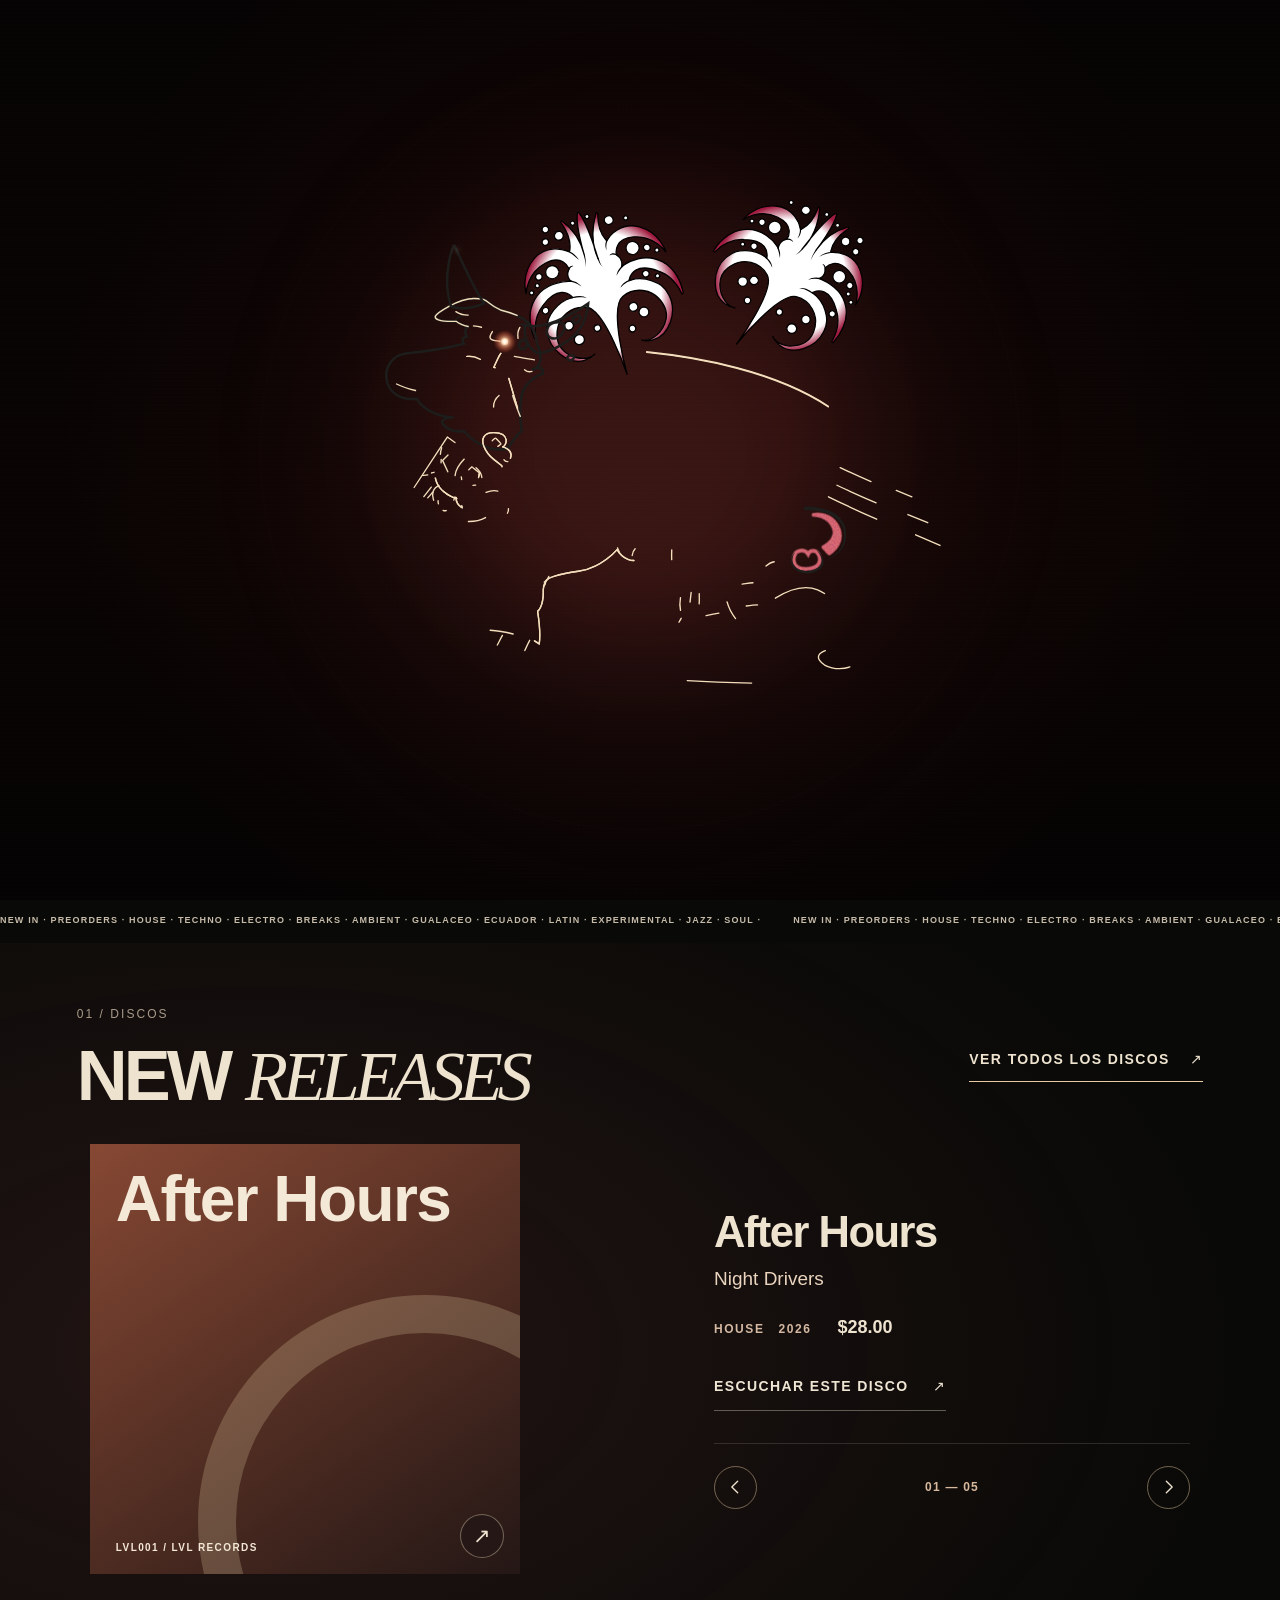
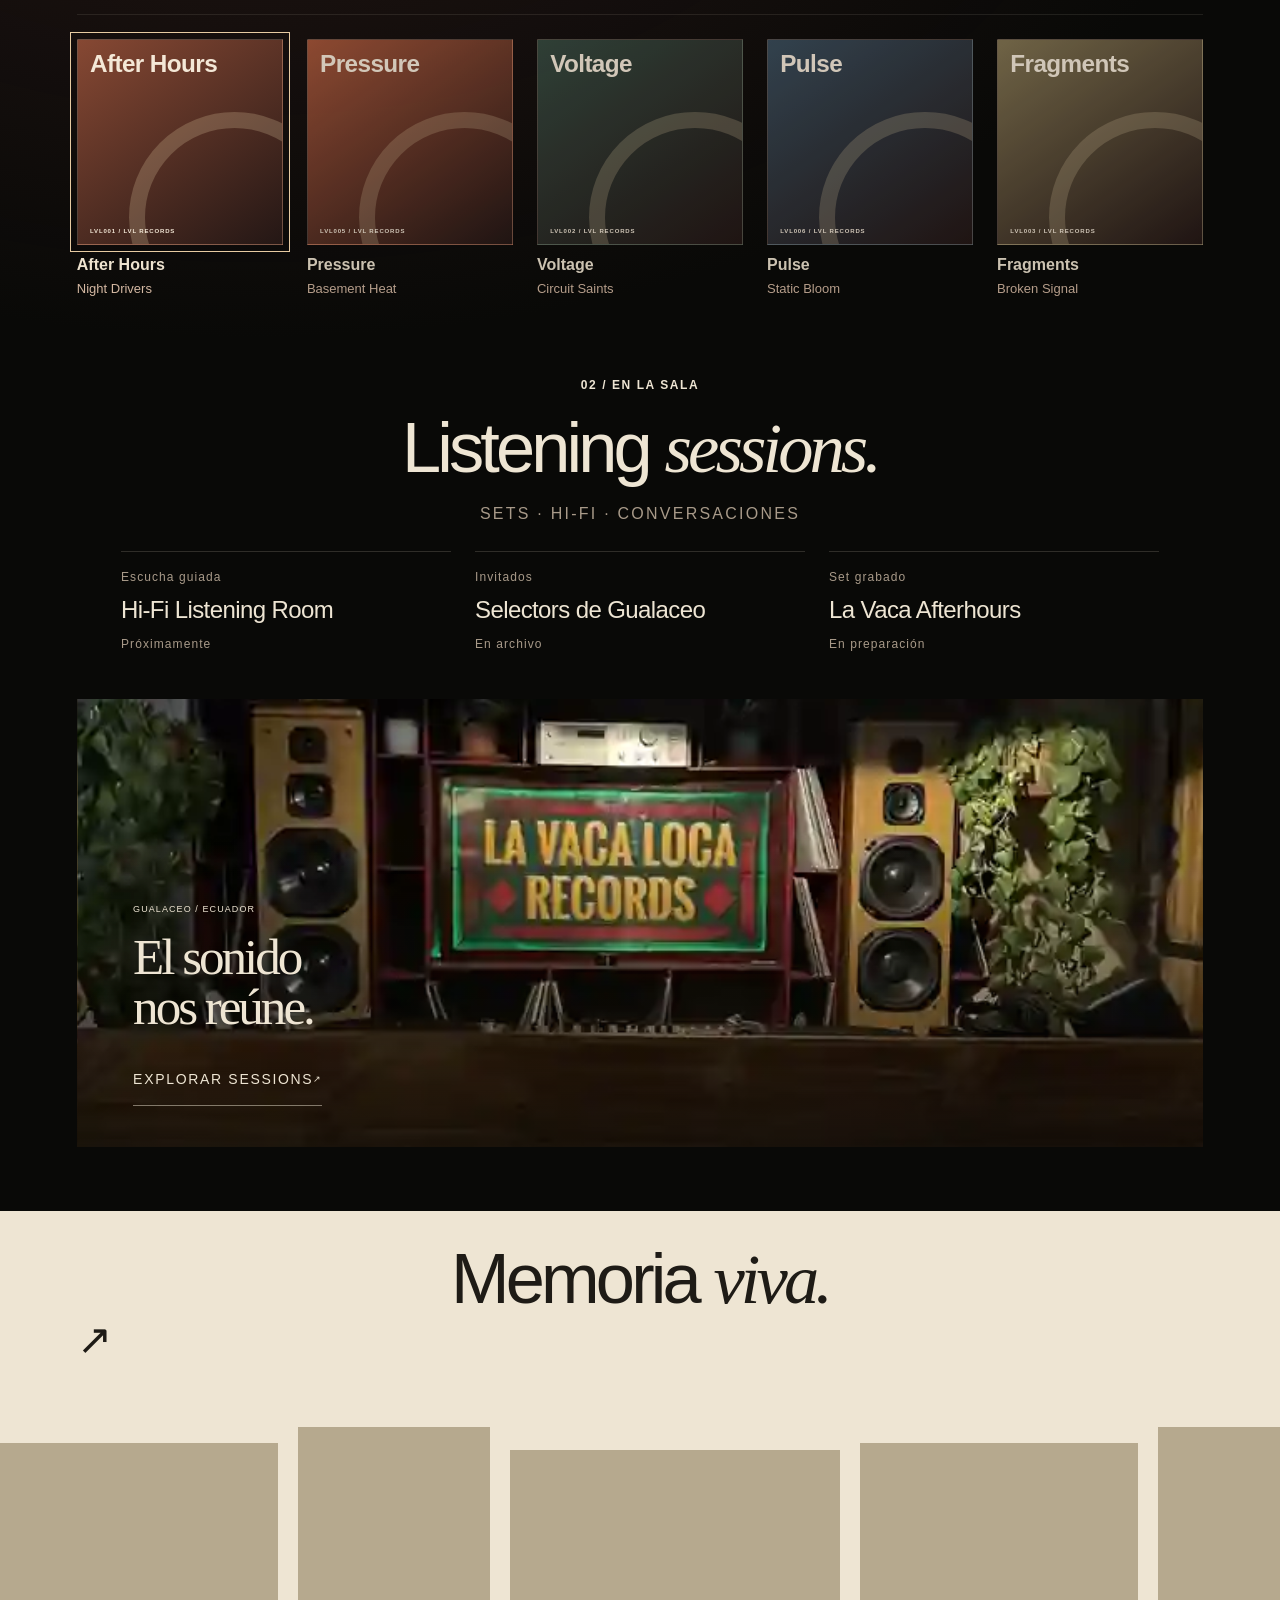
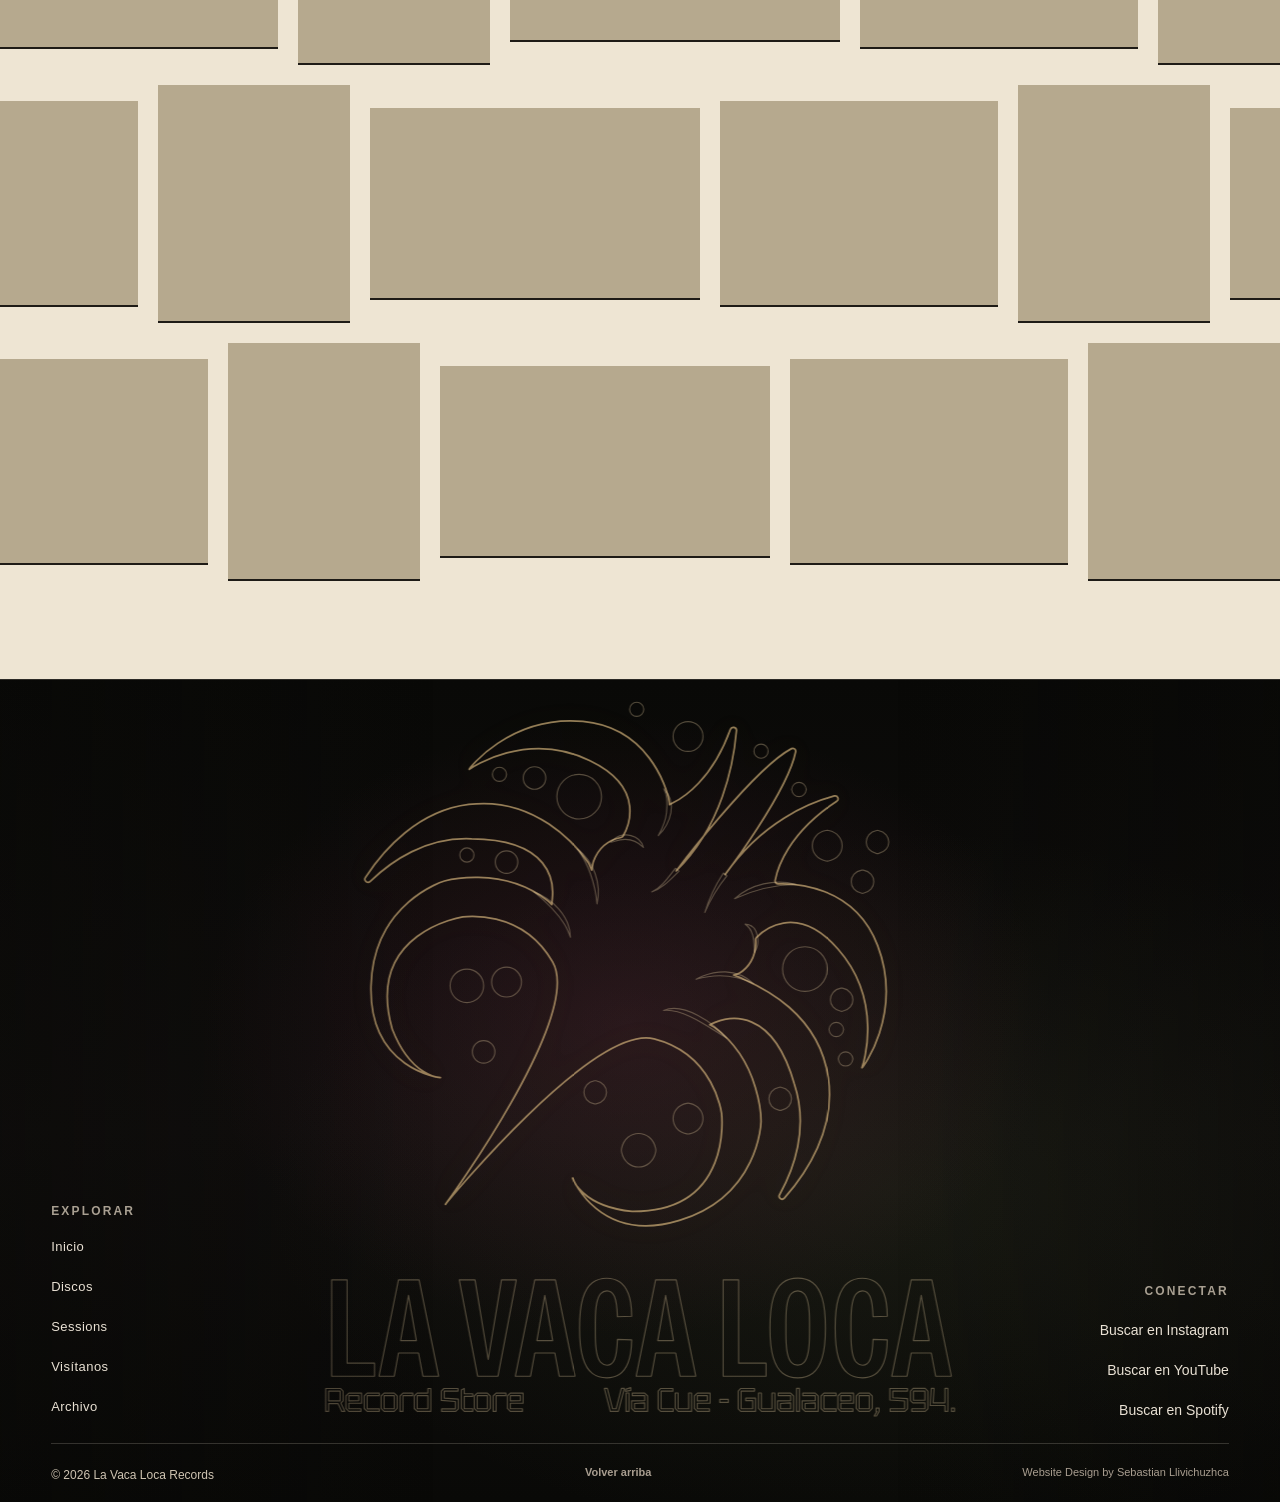
==== commit a0fa8ef9: "Phase 4: simplify record discovery, direct listening and purchase flow" ====
--- a/index.html
+++ b/index.html
@@ -133,7 +133,7 @@
 <link rel="stylesheet" href="home-flow.archive.css?v=20261126-foundation-v1">
 <link rel="stylesheet" href="home-flow.refinements.css?v=20261126-responsive-v1">
 <link rel="stylesheet" href="home-flow.motion.css?v=20261101-css-modules-v1">
-<link rel="stylesheet" href="ios-header.css?v=20261126-responsive-v1"><link rel="stylesheet" href="public-header.css?v=20261126-responsive-v1"><link rel="stylesheet" href="bag.css?v=20261126-components-v1"><link rel="stylesheet" href="footer-sign.effects.css?v=20261126-metallic-gold-v1">
+<link rel="stylesheet" href="ios-header.css?v=20261126-responsive-v1"><link rel="stylesheet" href="public-header.css?v=20261126-responsive-v1"><link rel="stylesheet" href="bag.css?v=20261126-discos-v1"><link rel="stylesheet" href="footer-sign.effects.css?v=20261126-metallic-gold-v1">
 <link rel="stylesheet" href="footer-sign.layout.css?v=20261126-foundation-v1">
 <link rel="stylesheet" href="footer-sign.viewport.css?v=20261101-css-modules-v1">
 <link rel="stylesheet" href="footer-sign.touch.css?v=20261101-css-modules-v1"><link rel="stylesheet" href="site-theme.tokens.css?v=20261126-foundation-v1">
@@ -210,6 +210,6 @@
 <aside class="cart-panel" id="cartPanel" aria-hidden="true"><div class="cart-head"><h3>YOUR BAG</h3><button id="closeCart">CERRAR</button></div><div id="cartItems" class="cart-items"></div><div class="cart-footer"><div class="cart-total"><span>TOTAL</span><strong id="cartTotal">$0</strong></div><a id="whatsappCheckout" class="button primary full" href="#" target="_blank" rel="noopener">ORDENAR POR WHATSAPP</a></div></aside><div class="scrim" id="scrim"></div>
 <div class="player" id="player"><button id="playerToggle" class="play-control" aria-label="Reproducir"><span class="play-icon" aria-hidden="true"></span></button><div class="player-art" id="playerArt"><span></span></div><div class="player-meta"><span>NOW PLAYING / LA VACA LOCA</span><strong id="playerTitle">Selecciona un disco para escuchar</strong><small id="playerSub">CRATE PLAYER · GUALACEO</small></div><div class="player-line"><span id="playerProgress"></span></div></div>
 <script src="data.js?v=20261116-visitanos-v1"></script><script src="api/content"></script><script src="draft-preview.js"></script><script src="calendar-content.js?v=20261105-empty-design-v1"></script><script src="responsive-crop.js?v=20261101-no-watermark"></script><script src="app.js?v=20261126-metallic-gold-v1"></script><script src="media-runtime.js?v=flow-image-20260929"></script>
-<script src="home-collage.js?v=20261105-empty-design-v2"></script><script src="ios-header.js?v=20261126-components-v1"></script><script src="bag.js?v=20261126-components-v1" defer></script><script src="footer-sign.js?v=20261126-metallic-gold-v1"></script><script src="site-theme.js?v=20261029-logo-menu"></script><script src="site-cursor.js?v=20261126-components-v1" defer></script></body>
+<script src="home-collage.js?v=20261105-empty-design-v2"></script><script src="ios-header.js?v=20261126-discos-v1"></script><script src="bag.js?v=20261126-discos-v1" defer></script><script src="footer-sign.js?v=20261126-metallic-gold-v1"></script><script src="site-theme.js?v=20261029-logo-menu"></script><script src="site-cursor.js?v=20261126-components-v1" defer></script></body>
 </html>
 
--- a/bag.css
+++ b/bag.css
@@ -28,3 +28,6 @@
 body header .bag-state-image{display:block;width:34px;height:36px;object-fit:contain;filter:none}
 .ios-header body header .bag-state-image{width:30px!important;height:30px!important}
 body header #cartCount{display:none!important}
+
+.shared-bag-footer a{font-weight:700;line-height:1.4}
+.shared-bag-item strong,.shared-bag-item span{overflow-wrap:anywhere}
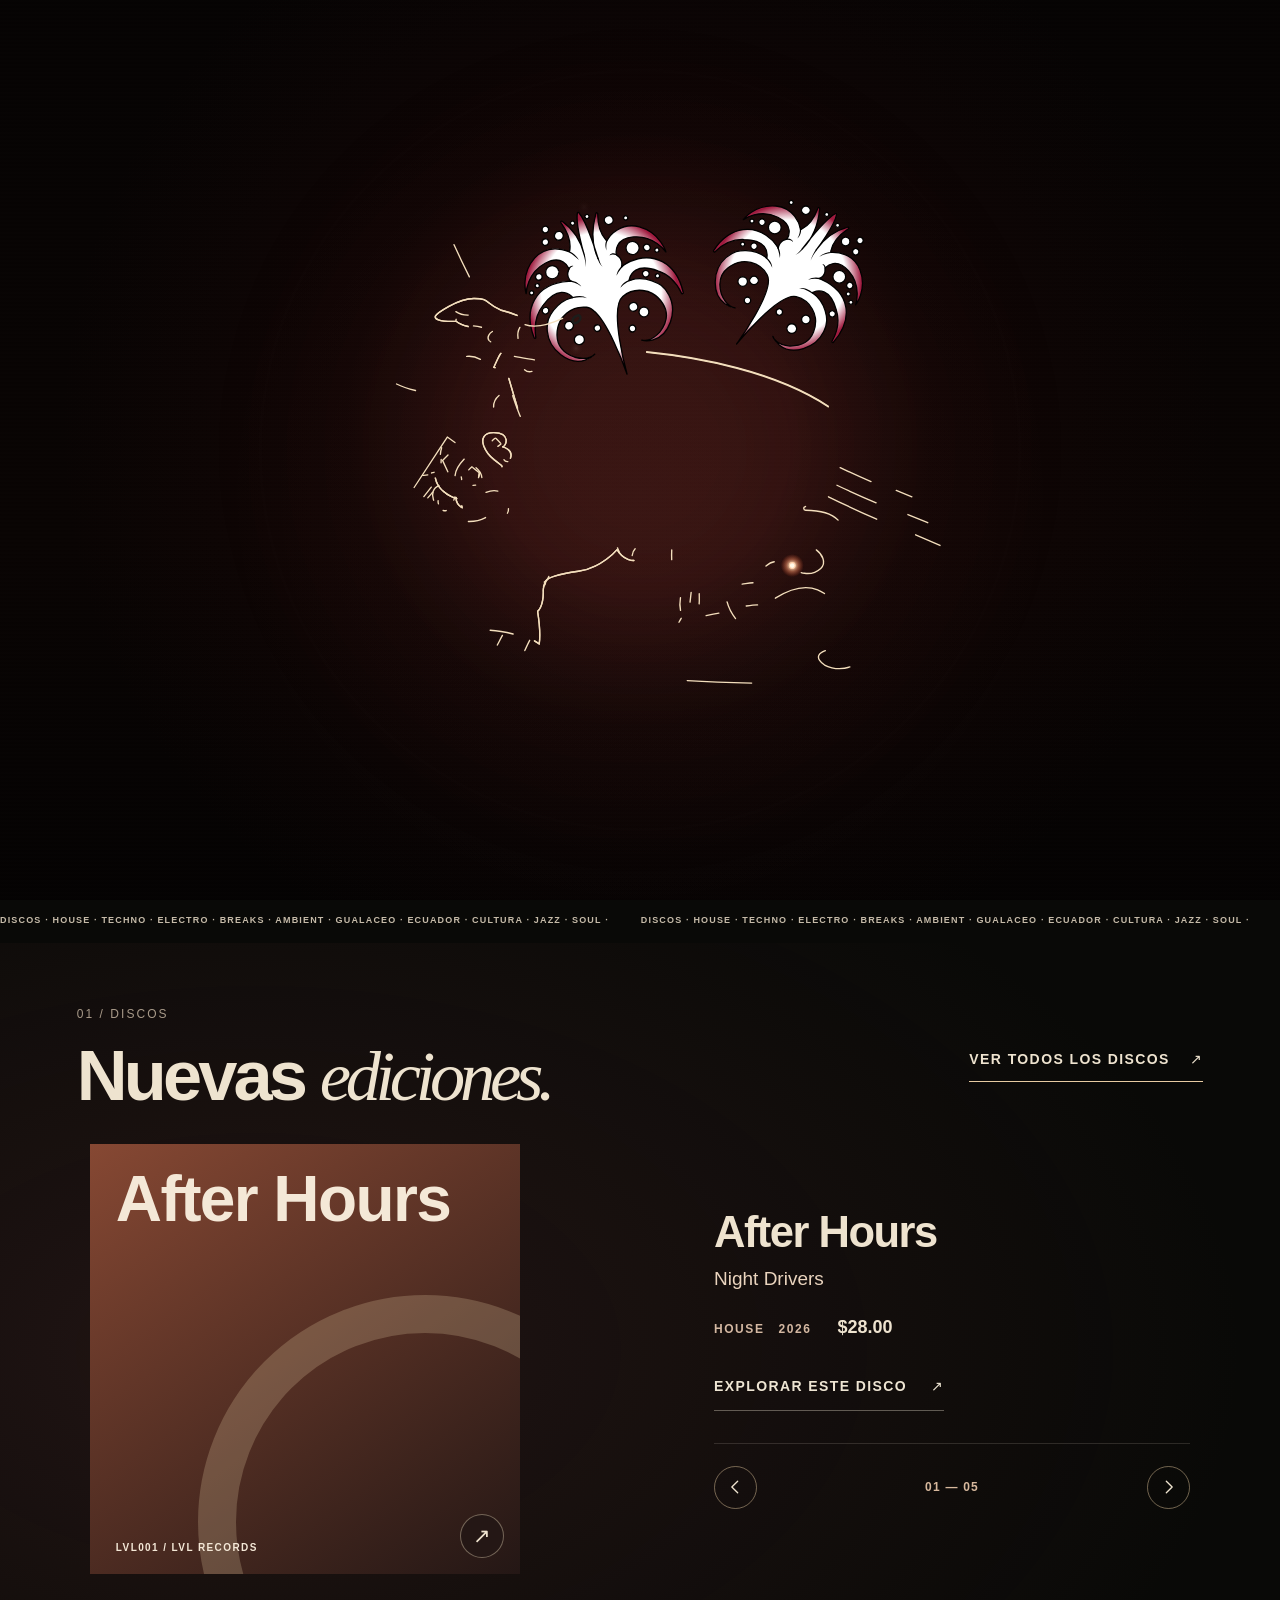
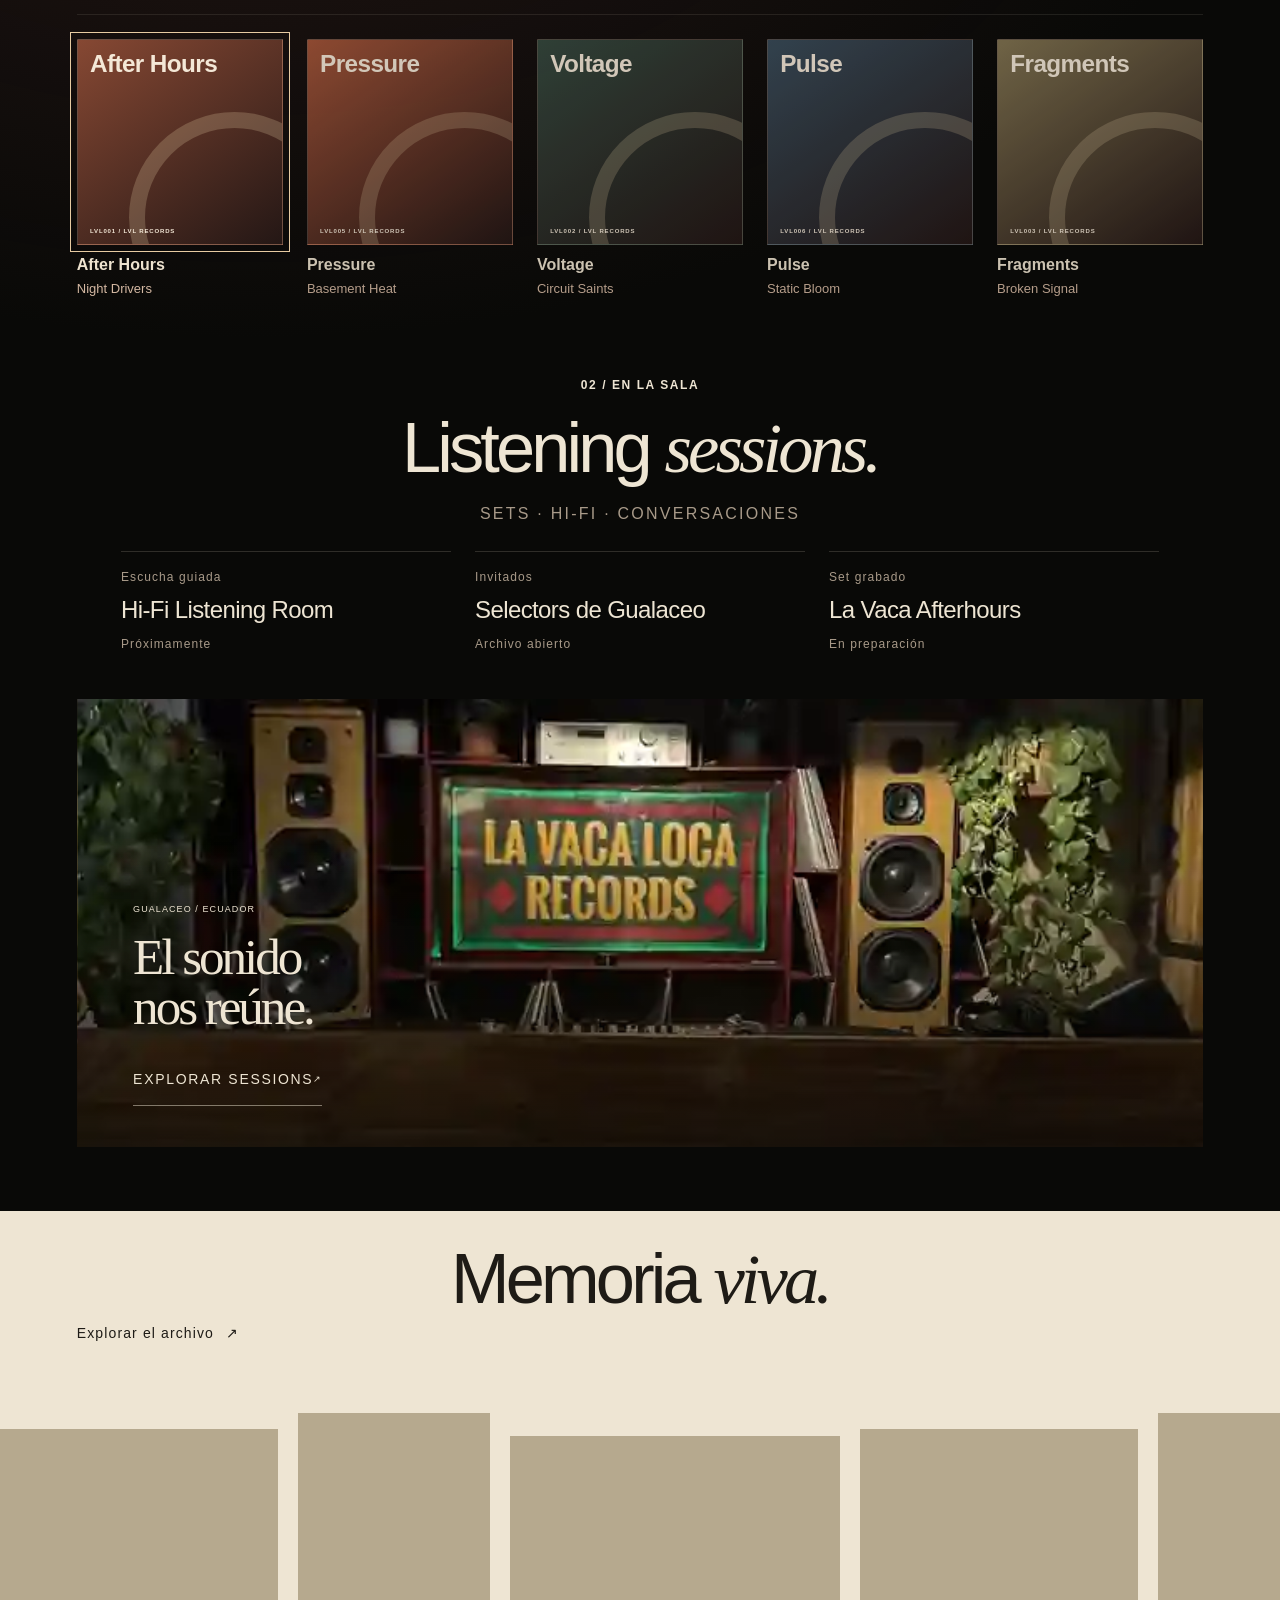
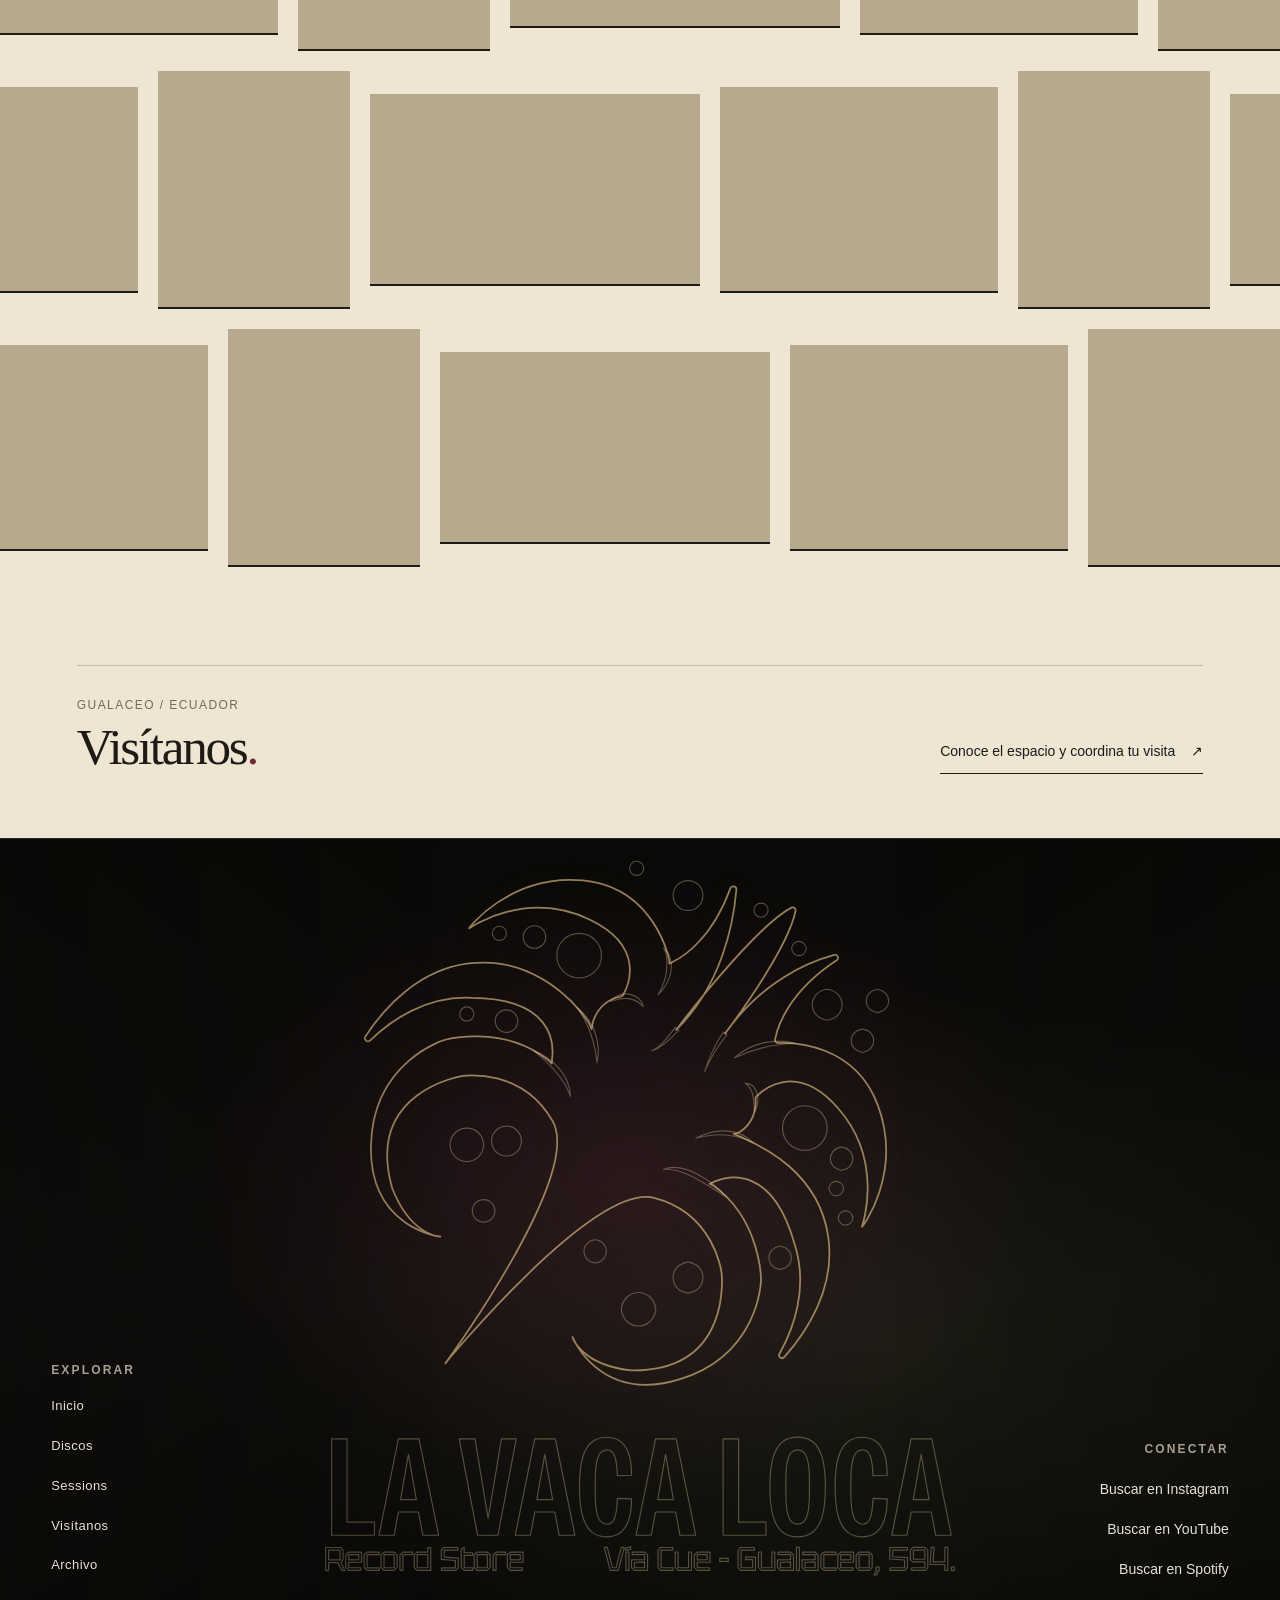
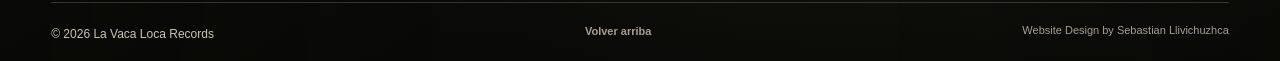
==== commit 07f42a28: "Phase 5: refine public editorial layouts and homepage photography controls" ====
--- a/index.html
+++ b/index.html
@@ -131,13 +131,13 @@
 <link rel="stylesheet" href="home-flow.layout.css?v=20261126-foundation-v1">
 <link rel="stylesheet" href="home-flow.releases.css?v=20261126-foundation-v1">
 <link rel="stylesheet" href="home-flow.archive.css?v=20261126-foundation-v1">
-<link rel="stylesheet" href="home-flow.refinements.css?v=20261126-responsive-v1">
+<link rel="stylesheet" href="home-flow.refinements.css?v=20261126-editorial-v1">
 <link rel="stylesheet" href="home-flow.motion.css?v=20261101-css-modules-v1">
 <link rel="stylesheet" href="ios-header.css?v=20261126-responsive-v1"><link rel="stylesheet" href="public-header.css?v=20261126-responsive-v1"><link rel="stylesheet" href="bag.css?v=20261126-discos-v1"><link rel="stylesheet" href="footer-sign.effects.css?v=20261126-metallic-gold-v1">
 <link rel="stylesheet" href="footer-sign.layout.css?v=20261126-foundation-v1">
 <link rel="stylesheet" href="footer-sign.viewport.css?v=20261101-css-modules-v1">
 <link rel="stylesheet" href="footer-sign.touch.css?v=20261101-css-modules-v1"><link rel="stylesheet" href="site-theme.tokens.css?v=20261126-foundation-v1">
-<link rel="stylesheet" href="site-theme.editorial.css?v=20261126-responsive-v1">
+<link rel="stylesheet" href="site-theme.editorial.css?v=20261126-editorial-v1">
 <link rel="stylesheet" href="site-theme.header.css?v=20261126-components-v1"><link rel="stylesheet" href="site-cursor.css?v=20261126-components-v1">
 </head>
 <body class="intro-active">
@@ -168,12 +168,17 @@
     <a class="lvl-secondary-link" id="lvlHeroSecondary" href="sessions.html">SESSIONS</a>
   </div>
 </div>
-<div class="lvl-hero-index" aria-hidden="true"><span id="lvlHeroCurrent">01</span><i></i><span id="lvlHeroTotal">03</span></div>
+<div class="lvl-hero-controls" id="lvlHeroControls" role="group" aria-label="Fotografías de la tienda" hidden>
+<button type="button" id="lvlHeroPrevious" aria-label="Fotografía anterior"><svg viewBox="0 0 24 24" fill="none" stroke="currentColor" stroke-width="1.6" aria-hidden="true"><path d="m14 5-7 7 7 7"/></svg></button>
+<span class="lvl-hero-index" aria-hidden="true"><span id="lvlHeroCurrent">01</span><i></i><span id="lvlHeroTotal">03</span></span>
+<button type="button" id="lvlHeroNext" aria-label="Fotografía siguiente"><svg viewBox="0 0 24 24" fill="none" stroke="currentColor" stroke-width="1.6" aria-hidden="true"><path d="m10 5 7 7-7 7"/></svg></button>
+<button type="button" id="lvlHeroPause" aria-label="Pausar fotografías" aria-pressed="false"><svg viewBox="0 0 24 24" fill="none" stroke="currentColor" stroke-width="1.6" aria-hidden="true"><path d="M9 6v12M15 6v12"/></svg></button>
+</div>
 </div></section>
-<section class="ticker" aria-label="Categorías de la tienda"><div class="ticker-track"><span>NEW IN · PREORDERS · HOUSE · TECHNO · ELECTRO · BREAKS · AMBIENT · GUALACEO · ECUADOR · LATIN · EXPERIMENTAL · JAZZ · SOUL · </span><span aria-hidden="true">NEW IN · PREORDERS · HOUSE · TECHNO · ELECTRO · BREAKS · AMBIENT · GUALACEO · ECUADOR · LATIN · EXPERIMENTAL · JAZZ · SOUL · </span><span aria-hidden="true">NEW IN · PREORDERS · HOUSE · TECHNO · ELECTRO · BREAKS · AMBIENT · GUALACEO · ECUADOR · LATIN · EXPERIMENTAL · JAZZ · SOUL · </span></div></section>
+<section class="ticker" aria-label="Categorías de la tienda"><div class="ticker-track"><span>DISCOS · HOUSE · TECHNO · ELECTRO · BREAKS · AMBIENT · GUALACEO · ECUADOR · CULTURA · JAZZ · SOUL · </span><span aria-hidden="true">DISCOS · HOUSE · TECHNO · ELECTRO · BREAKS · AMBIENT · GUALACEO · ECUADOR · CULTURA · JAZZ · SOUL · </span><span aria-hidden="true">DISCOS · HOUSE · TECHNO · ELECTRO · BREAKS · AMBIENT · GUALACEO · ECUADOR · CULTURA · JAZZ · SOUL · </span></div></section>
 <section class="shop-section shop-showcase motion-section" id="shop" aria-labelledby="shopShowcaseTitle">
   <div class="showcase-heading">
-    <div><span class="showcase-index">01 / DISCOS</span><h2 id="shopShowcaseTitle">NEW <em>RELEASES</em></h2></div>
+    <div><span class="showcase-index">01 / DISCOS</span><h2 id="shopShowcaseTitle">Nuevas <em>ediciones.</em></h2></div>
     <a class="showcase-all" href="discos.html">VER TODOS LOS DISCOS <span class="lvl-decorative-glyph" aria-hidden="true">↗</span></a>
   </div>
   <div class="showcase-feature">
@@ -186,7 +191,7 @@
       <h3 id="showcaseTitle"></h3>
       <p class="showcase-artist" id="showcaseArtist"></p>
       <div class="showcase-facts"><span id="showcaseGenre"></span><span id="showcaseYear"></span><strong id="showcasePrice"></strong></div>
-      <a class="showcase-record-link" id="showcaseRecordLink" href="discos.html">ESCUCHAR ESTE DISCO <span class="lvl-decorative-glyph" aria-hidden="true">↗</span></a>
+      <a class="showcase-record-link" id="showcaseRecordLink" href="discos.html">EXPLORAR ESTE DISCO <span class="lvl-decorative-glyph" aria-hidden="true">↗</span></a>
       <div class="showcase-controls"><button type="button" data-showcase-prev aria-label="Disco anterior"><svg class="lvl-control-arrow" viewBox="0 0 24 24" aria-hidden="true" focusable="false"><path d="M14 5 7 12 14 19"/></svg></button><span id="showcasePosition">01 — 05</span><button type="button" data-showcase-next aria-label="Disco siguiente"><svg class="lvl-control-arrow" viewBox="0 0 24 24" aria-hidden="true" focusable="false"><path d="M10 5 17 12 10 19"/></svg></button></div>
     </div>
   </div>
@@ -203,13 +208,14 @@
   <a class="sessions-photo motion-object" href="sessions.html" aria-label="Explorar La Vaca Loca Sessions"><div class="sessions-photo-card"><span>GUALACEO / ECUADOR</span><strong>El sonido<br>nos reúne.</strong><span class="sessions-button">EXPLORAR SESSIONS <span class="lvl-decorative-glyph" aria-hidden="true">↗</span></span></div></a>
 </section>
 <section class="archive-section motion-section" id="archive" aria-labelledby="homeArchiveTitle">
-  <div class="archive-main motion-copy"><h2 id="homeArchiveTitle">Memoria <em>viva.</em></h2><a href="archivo.html" aria-label="Explorar el archivo"><span class="lvl-decorative-glyph" aria-hidden="true">↗</span><span class="lvl-mobile-link-text">Archivo</span></a></div>
+  <div class="archive-main motion-copy"><h2 id="homeArchiveTitle">Memoria <em>viva.</em></h2><a class="archive-text-link" href="archivo.html">Explorar el archivo <span class="lvl-decorative-glyph" aria-hidden="true">↗</span></a></div>
   <div class="memory-collage" id="memoryCollage" aria-label="Galería de Memoria viva"></div>
 </section>
+<section class="home-visit-strip" aria-labelledby="homeVisitTitle"><div class="home-visit-inner"><div><p class="home-visit-kicker">GUALACEO / ECUADOR</p><h2 id="homeVisitTitle">Visítanos<span>.</span></h2></div><a href="visitanos.html">Conoce el espacio y coordina tu visita <span aria-hidden="true">↗</span></a></div></section>
 </main>
 <aside class="cart-panel" id="cartPanel" aria-hidden="true"><div class="cart-head"><h3>YOUR BAG</h3><button id="closeCart">CERRAR</button></div><div id="cartItems" class="cart-items"></div><div class="cart-footer"><div class="cart-total"><span>TOTAL</span><strong id="cartTotal">$0</strong></div><a id="whatsappCheckout" class="button primary full" href="#" target="_blank" rel="noopener">ORDENAR POR WHATSAPP</a></div></aside><div class="scrim" id="scrim"></div>
 <div class="player" id="player"><button id="playerToggle" class="play-control" aria-label="Reproducir"><span class="play-icon" aria-hidden="true"></span></button><div class="player-art" id="playerArt"><span></span></div><div class="player-meta"><span>NOW PLAYING / LA VACA LOCA</span><strong id="playerTitle">Selecciona un disco para escuchar</strong><small id="playerSub">CRATE PLAYER · GUALACEO</small></div><div class="player-line"><span id="playerProgress"></span></div></div>
-<script src="data.js?v=20261116-visitanos-v1"></script><script src="api/content"></script><script src="draft-preview.js"></script><script src="calendar-content.js?v=20261105-empty-design-v1"></script><script src="responsive-crop.js?v=20261101-no-watermark"></script><script src="app.js?v=20261126-metallic-gold-v1"></script><script src="media-runtime.js?v=flow-image-20260929"></script>
+<script src="data.js?v=20261116-visitanos-v1"></script><script src="api/content"></script><script src="draft-preview.js"></script><script src="calendar-content.js?v=20261105-empty-design-v1"></script><script src="responsive-crop.js?v=20261101-no-watermark"></script><script src="app.js?v=20261126-editorial-v1"></script><script src="media-runtime.js?v=flow-image-20260929"></script>
 <script src="home-collage.js?v=20261105-empty-design-v2"></script><script src="ios-header.js?v=20261126-discos-v1"></script><script src="bag.js?v=20261126-discos-v1" defer></script><script src="footer-sign.js?v=20261126-metallic-gold-v1"></script><script src="site-theme.js?v=20261029-logo-menu"></script><script src="site-cursor.js?v=20261126-components-v1" defer></script></body>
 </html>
 
--- a/home-flow.refinements.css
+++ b/home-flow.refinements.css
@@ -99,3 +99,33 @@
  body .shop-section.shop-showcase,body .sessions-section{padding-inline:max(var(--lvl-gutter),calc((100% - 1500px)/2))}
  body .archive-main{max-width:1500px;margin-inline:auto}
 }
+
+/* Phase 5: quieter controls and a shared editorial rhythm. */
+body .lvl-hero-controls[hidden]{display:none!important}
+body .lvl-hero-controls{position:absolute;z-index:5;right:var(--lvl-gutter);bottom:var(--lvl-space-4);display:flex;align-items:center;gap:4px;padding:2px 6px;background:#090907c9;color:var(--lvl-paper);border:1px solid #eee5d333;border-radius:2px}
+body .lvl-hero-controls button{display:grid;place-items:center;width:var(--lvl-target);height:var(--lvl-target);padding:0;border:0;background:transparent;color:inherit;cursor:pointer}
+body .lvl-hero-controls button svg{width:20px;height:20px}
+body .lvl-hero-controls .lvl-hero-index{position:static;display:flex;gap:8px;font-size:var(--lvl-type-meta);font-weight:500;white-space:nowrap;line-height:1.4}
+body .lvl-hero-controls .lvl-hero-index i{width:clamp(18px,3vw,44px)}
+body .lvl-primary-link,body .lvl-secondary-link{min-height:var(--lvl-target);box-shadow:none}
+body .lvl-secondary-link{border-color:#eee5d399}
+body .sessions-copy .home-sessions-empty{font-size:var(--lvl-type-meta);border-top:0;margin:0 auto var(--lvl-space-4);padding:0}
+body .sessions-copy .session-cards .session-card{min-width:0}
+body .sessions-copy .session-cards .session-card strong{overflow-wrap:anywhere}
+body .archive-main .archive-text-link{font-size:var(--lvl-type-control);display:inline-flex;gap:12px;align-items:center;min-height:var(--lvl-target);width:max-content;max-width:100%;text-decoration:none}
+body .archive-main .archive-text-link .lvl-decorative-glyph{font-size:var(--lvl-type-control)}
+.home-visit-strip{background:var(--lvl-paper);color:#1e1b16;padding:0 var(--lvl-gutter) var(--lvl-section-space)}
+.home-visit-inner{max-width:1500px;margin:0 auto;display:flex;justify-content:space-between;align-items:end;gap:var(--lvl-space-4);border-top:1px solid #1e1b1633;padding-top:var(--lvl-space-5)}
+.home-visit-kicker{font-size:var(--lvl-type-label);letter-spacing:.12em;color:#74695c;margin:0 0 8px}
+.home-visit-strip h2{font:400 clamp(2rem,4vw,3.75rem)/1.05 var(--lvl-font-editorial);letter-spacing:-.045em;margin:0}
+.home-visit-strip h2 span{color:var(--lvl-wine)}
+.home-visit-strip a{display:inline-flex;align-items:center;gap:16px;min-height:var(--lvl-target);font-size:var(--lvl-type-control);text-decoration:none;border-bottom:1px solid currentColor}
+.home-visit-strip a:hover{text-decoration:underline}
+@media(max-width:800px){
+ body .lvl-hero-controls{right:var(--lvl-gutter);bottom:var(--lvl-space-3)}
+ body .lvl-hero-content{padding-bottom:calc(76px + env(safe-area-inset-bottom,0px))}
+ .home-visit-inner{align-items:start;flex-direction:column;gap:var(--lvl-space-3)}
+}
+@media(max-height:450px) and (min-width:600px){
+ body .lvl-hero-content{padding-bottom:76px}
+}
--- a/site-theme.editorial.css
+++ b/site-theme.editorial.css
@@ -146,3 +146,54 @@
 @media(max-width:600px){
  body[data-page="sessions"] .session-video{margin-top:18px}
 }
+
+/* Phase 5: editorial media first, with calm typography and honest empty states. */
+body:is([data-page="sessions"],[data-page="archivo"]) .page-intro{max-width:1500px;margin-inline:auto;padding-top:clamp(28px,5vw,72px);padding-bottom:clamp(32px,5vw,64px)}
+body:is([data-page="sessions"],[data-page="archivo"]) .page-intro .back-link{margin-bottom:var(--lvl-space-5);min-height:var(--lvl-target);display:inline-flex;align-items:center}
+body:is([data-page="sessions"],[data-page="archivo"]) .page-intro h1{margin-block:var(--lvl-space-4);overflow-wrap:break-word}
+body:is([data-page="sessions"],[data-page="archivo"]) .intro-copy{max-width:54ch}
+body:is([data-page="sessions"],[data-page="archivo"]) .page-index{margin-top:var(--lvl-space-5);gap:0 var(--lvl-space-4)}
+body:is([data-page="sessions"],[data-page="archivo"]) .entry{grid-template-columns:48px minmax(0,1fr);gap:clamp(16px,3vw,48px);border:0;border-top:1px solid var(--lvl-line);padding-block:clamp(32px,5vw,64px);scroll-margin-top:90px}
+body:is([data-page="sessions"],[data-page="archivo"]) .entry-body{min-width:0}
+body:is([data-page="sessions"],[data-page="archivo"]) .entry-heading{min-width:0}
+body:is([data-page="sessions"],[data-page="archivo"]) .entry-heading h2{margin:var(--lvl-space-2) 0 var(--lvl-space-4);font-family:var(--lvl-font-editorial);font-size:clamp(2rem,4.3vw,3.75rem);overflow-wrap:anywhere}
+body:is([data-page="sessions"],[data-page="archivo"]) .entry-meta{margin:0;display:flex;flex-wrap:wrap;align-items:center;gap:8px;font-size:var(--lvl-type-meta);line-height:1.5}
+.entry-status{font-weight:400;text-transform:none;letter-spacing:normal;color:var(--muted)}
+.entry-status::before{content:"·";margin-right:8px}
+.entry-visual{min-width:0}
+.entry-story{min-width:0;max-width:var(--lvl-reading-width)}
+.entry-description{white-space:pre-line;overflow-wrap:anywhere}
+.editorial-photo{margin:0;min-width:0}
+body[data-page] .entry .editorial-photo img{display:block;width:100%;height:auto;max-height:740px;object-fit:contain;object-position:left center;margin:0}
+.editorial-photo figcaption{margin-top:var(--lvl-space-2);font-size:var(--lvl-type-meta);line-height:1.5;color:var(--muted)}
+body[data-page="sessions"] .session-video{max-width:none;margin-top:0;outline:none}
+.session-audio{margin-top:var(--lvl-space-4);max-width:680px}
+.session-audio>span{display:block;font-size:var(--lvl-type-meta);color:var(--muted)}
+body[data-page="sessions"] .session-audio audio{width:100%;margin-top:var(--lvl-space-2)}
+.editorial-action,.entry-associated a,.editorial-related a{display:inline-flex;align-items:center;min-height:var(--lvl-target);text-underline-offset:5px}
+.editorial-related{margin-top:var(--lvl-space-4);padding-top:var(--lvl-space-3);border-top:1px solid var(--lvl-line)}
+.editorial-related h3{font-size:var(--lvl-type-label);letter-spacing:.1em;text-transform:uppercase;font-weight:600;margin:0}
+.editorial-related ul{list-style:none;padding:0;margin:0}
+.editorial-related li+li{border-top:1px solid var(--lvl-line)}
+.editorial-related a{font-size:var(--lvl-type-body);text-decoration:none}
+.editorial-related a:hover{text-decoration:underline}
+body[data-page="archivo"] #contenido{--lvl-muted:#74695c}
+body[data-page="archivo"] .archive-entry.has-editorial-media .entry-body{display:grid;grid-template-columns:minmax(0,1.5fr) minmax(0,.75fr);gap:var(--lvl-space-4) clamp(24px,5vw,72px);align-items:start}
+body[data-page="archivo"] .archive-entry.has-editorial-media .entry-heading{grid-column:1/-1}
+body[data-page="archivo"] .archive-entry.has-editorial-media .entry-story{grid-column:2;grid-row:2}
+body[data-page="archivo"] .archive-entry .entry-description{margin-top:0}
+body:is([data-page="sessions"],[data-page="archivo"]) .editorial-empty{max-width:1060px;border-top:1px solid var(--lvl-line);padding:clamp(32px,5vw,64px) 0;gap:clamp(24px,5vw,72px)}
+body:is([data-page="sessions"],[data-page="archivo"]) .editorial-empty-art{aspect-ratio:5/4;border:0}
+body:is([data-page="sessions"],[data-page="archivo"]) .editorial-empty-copy h2{font-size:clamp(1.875rem,3.5vw,3rem);line-height:1.1}
+@media(max-width:800px){
+ body[data-page="archivo"] .archive-entry.has-editorial-media .entry-body{display:block}
+ body[data-page="archivo"] .archive-entry.has-editorial-media .entry-story{margin-top:var(--lvl-space-4)}
+ body:is([data-page="sessions"],[data-page="archivo"]) .editorial-empty{grid-template-columns:1fr}
+ body:is([data-page="sessions"],[data-page="archivo"]) .editorial-empty-art{max-width:360px;aspect-ratio:16/10}
+}
+@media(max-width:600px){
+ body:is([data-page="sessions"],[data-page="archivo"]) .entry{grid-template-columns:1fr;gap:var(--lvl-space-2)}
+ body:is([data-page="sessions"],[data-page="archivo"]) .entry-number{font-size:var(--lvl-type-meta);padding:0}
+ body:is([data-page="sessions"],[data-page="archivo"]) .entry-heading h2{font-size:clamp(1.875rem,7vw,2.5rem)}
+ body:is([data-page="sessions"],[data-page="archivo"]) .page-intro .back-link{margin-bottom:var(--lvl-space-3)}
+}
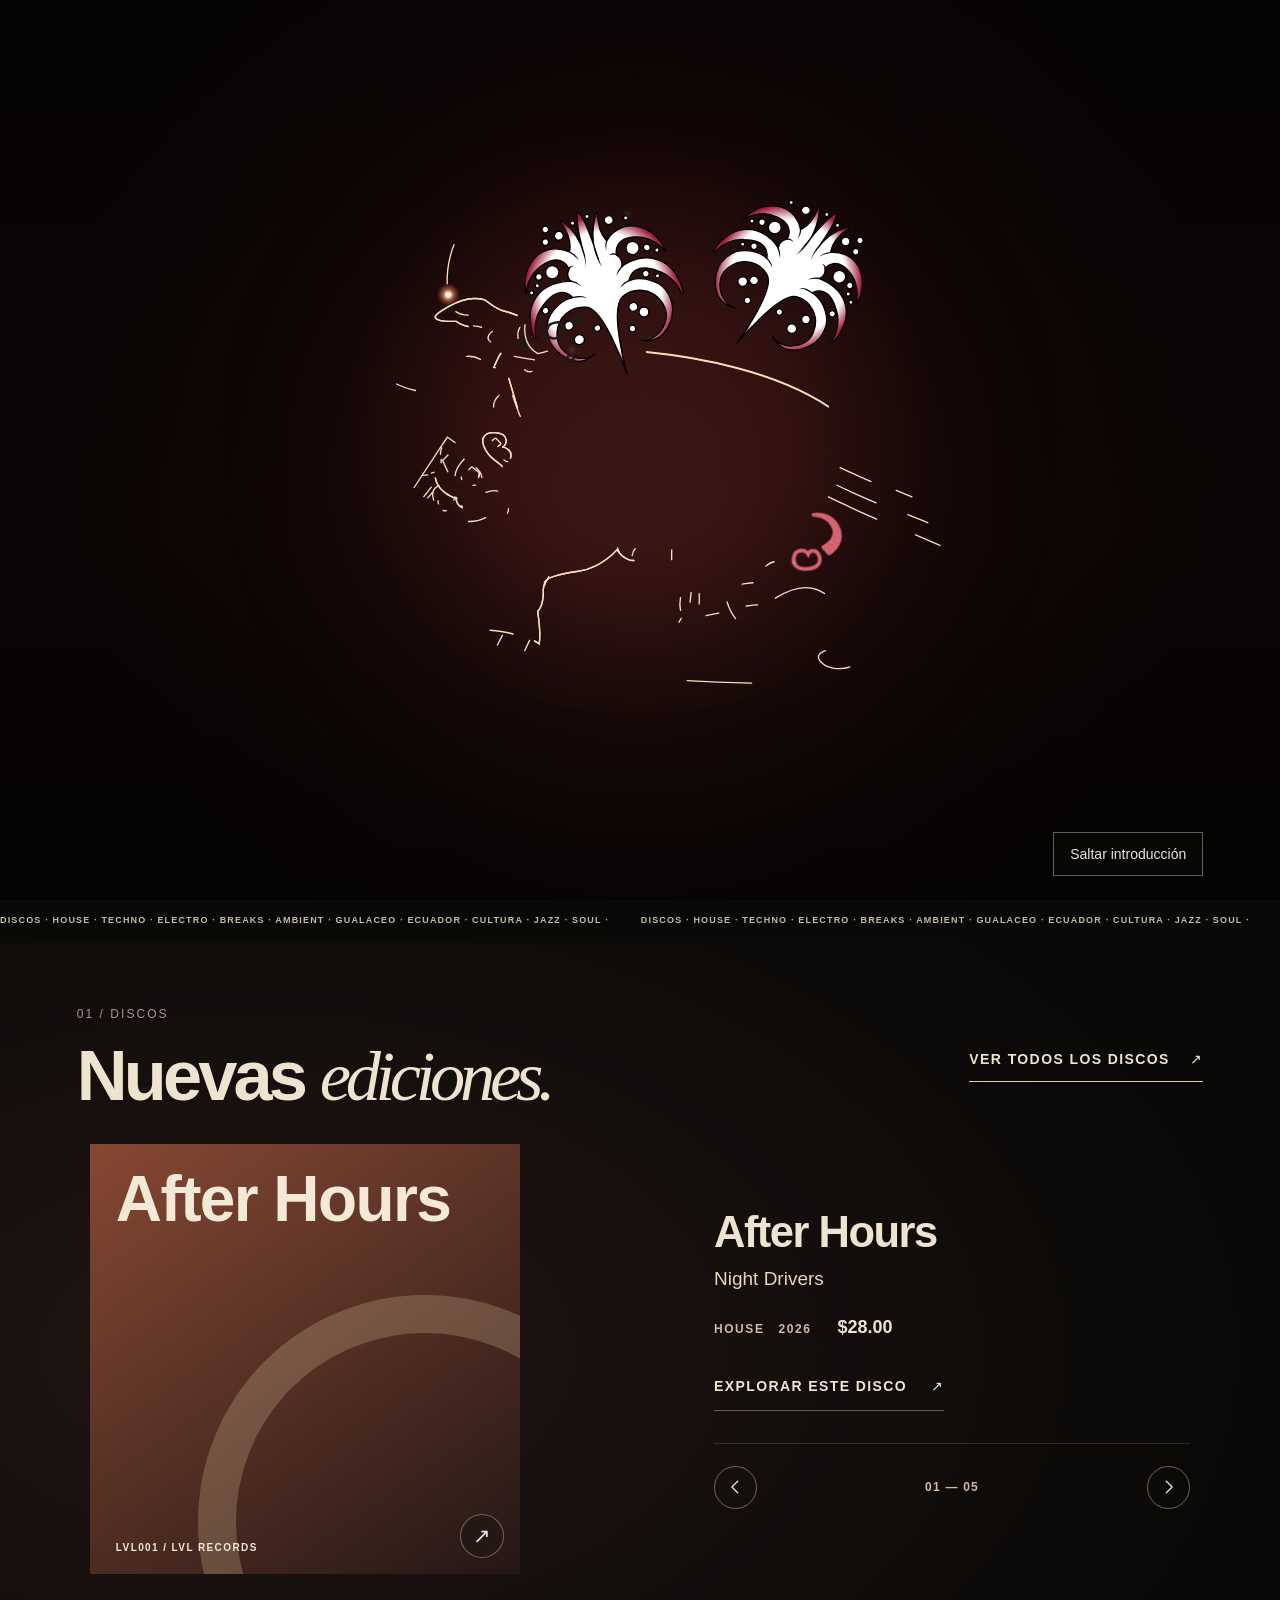
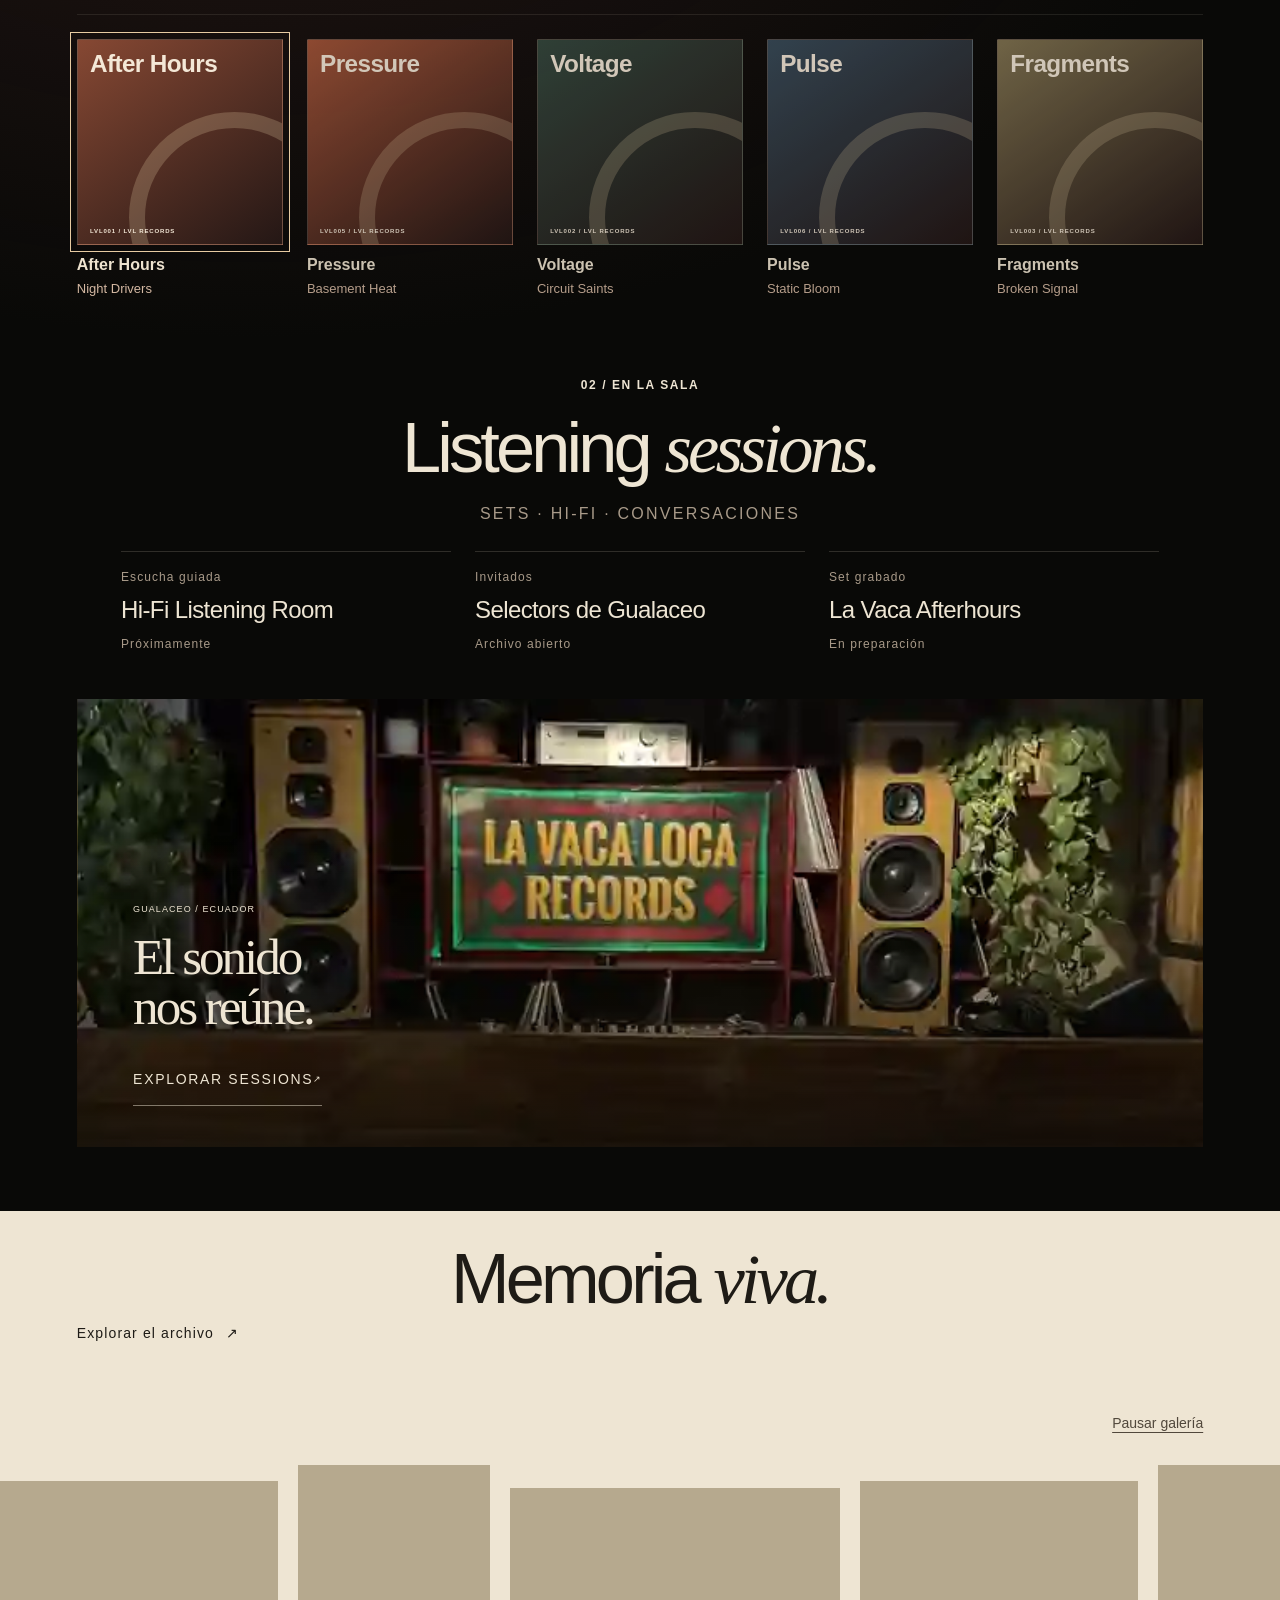
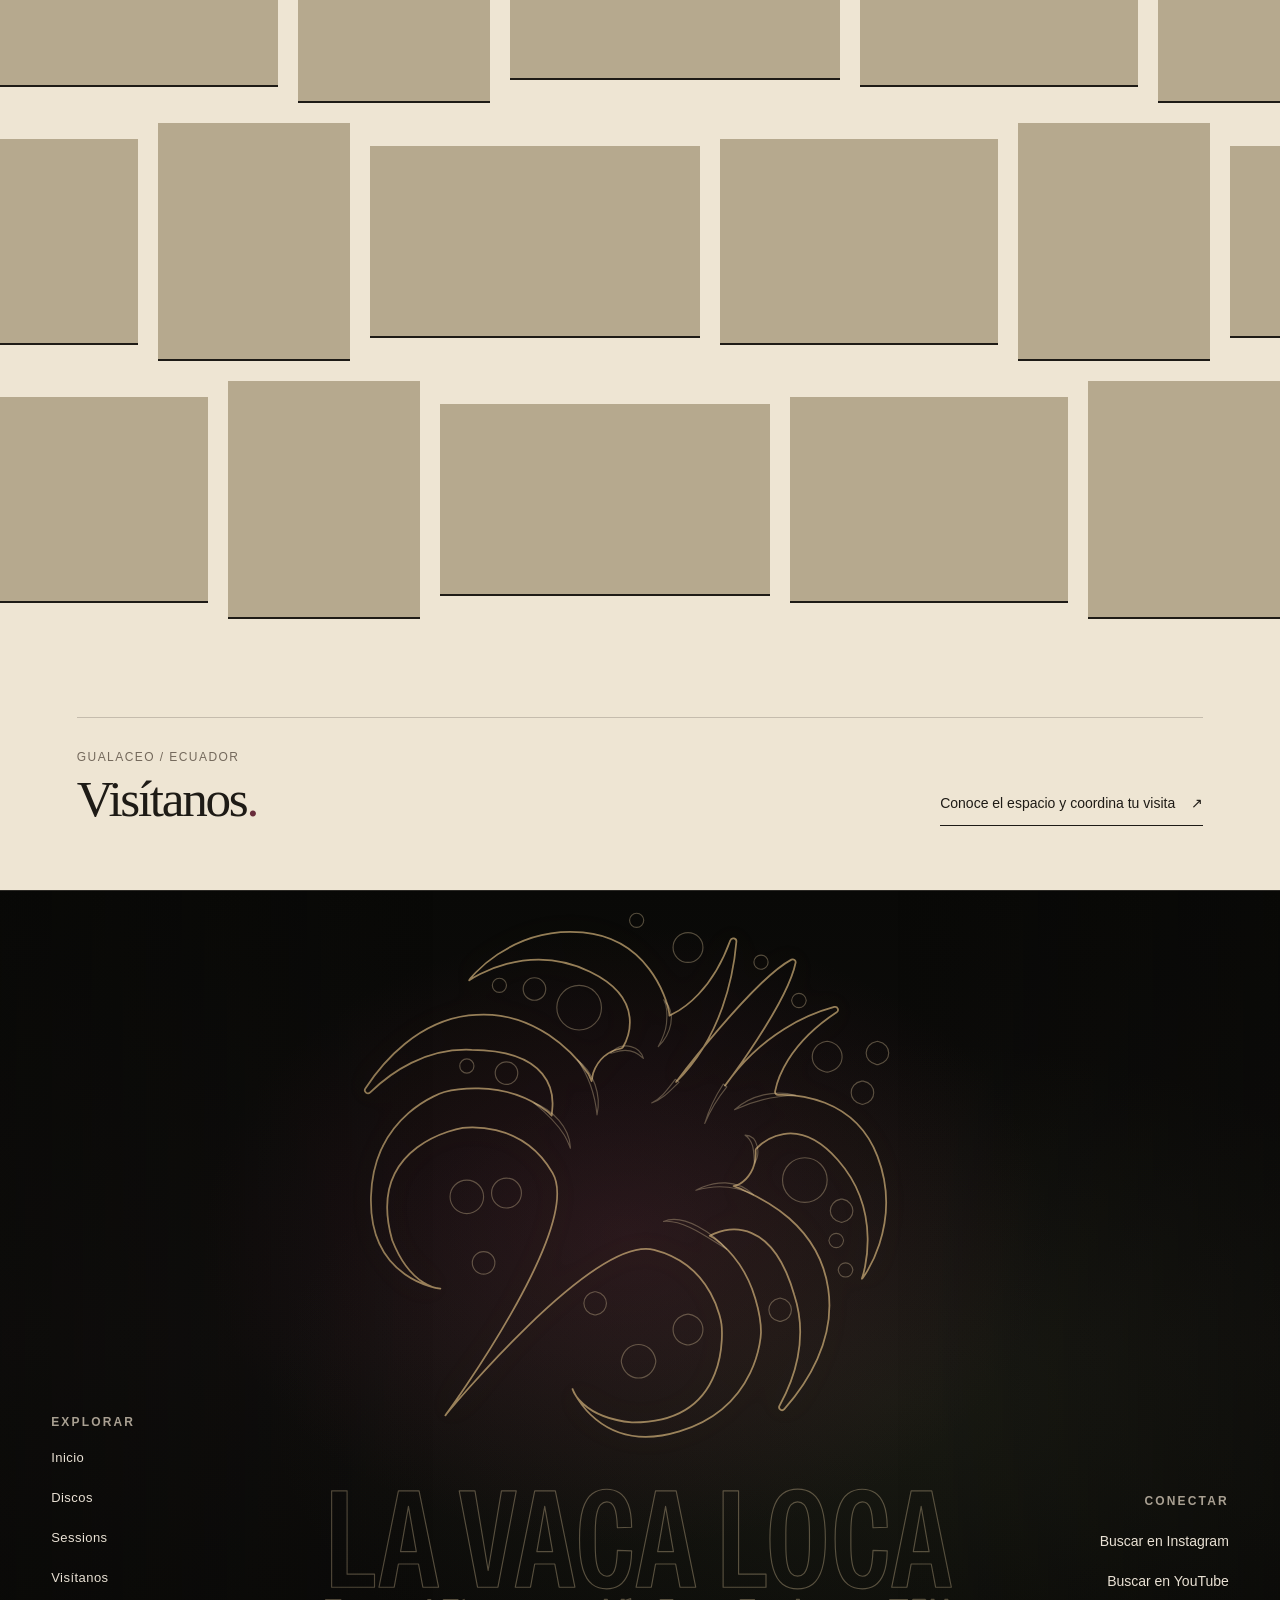
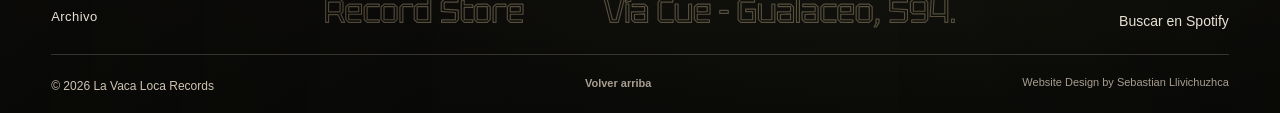
==== commit 351499b8: "Phase 6: bound animation workload, improve motion accessibility and update QA coverage" ====
--- a/index.html
+++ b/index.html
@@ -12,7 +12,7 @@
   }
 }catch(error){}
 </script>
-<link rel="stylesheet" href="styles.css?v=20261126-foundation-v1">
+<link rel="stylesheet" href="styles.css?v=20261126-qa-v1">
 <style>
 :root{--ink:#090907;--soft:#15130f;--paper:#eee5d3;--paper2:#d7cab5;--pink:#c8a56c;--wood:#6d4027;--wood2:#9a6038;--wood-dark:#321d13;--forest:#172218;--olive:#465036;--orange:#e5532e}
 body{background:var(--paper);color:var(--ink)}
@@ -132,7 +132,7 @@
 <link rel="stylesheet" href="home-flow.releases.css?v=20261126-foundation-v1">
 <link rel="stylesheet" href="home-flow.archive.css?v=20261126-foundation-v1">
 <link rel="stylesheet" href="home-flow.refinements.css?v=20261126-editorial-v1">
-<link rel="stylesheet" href="home-flow.motion.css?v=20261101-css-modules-v1">
+<link rel="stylesheet" href="home-flow.motion.css?v=20261126-qa-v1">
 <link rel="stylesheet" href="ios-header.css?v=20261126-responsive-v1"><link rel="stylesheet" href="public-header.css?v=20261126-responsive-v1"><link rel="stylesheet" href="bag.css?v=20261126-discos-v1"><link rel="stylesheet" href="footer-sign.effects.css?v=20261126-metallic-gold-v1">
 <link rel="stylesheet" href="footer-sign.layout.css?v=20261126-foundation-v1">
 <link rel="stylesheet" href="footer-sign.viewport.css?v=20261101-css-modules-v1">
@@ -141,14 +141,28 @@
 <link rel="stylesheet" href="site-theme.header.css?v=20261126-components-v1"><link rel="stylesheet" href="site-cursor.css?v=20261126-components-v1">
 </head>
 <body class="intro-active">
-<div class="lvl-intro-loader" id="lvlIntroLoader" aria-hidden="true">
-  <div class="lvl-intro-ambient"></div>
-  <div class="lvl-intro-orbit"></div>
-  <div class="lvl-intro-stage">
+<div class="lvl-intro-loader" id="lvlIntroLoader" role="region" aria-label="Introducción animada">
+  <button type="button" id="lvlIntroSkip" class="lvl-intro-skip-button">Saltar introducción</button>
+  <div class="lvl-intro-ambient" aria-hidden="true"></div>
+  <div class="lvl-intro-orbit" aria-hidden="true"></div>
+  <div class="lvl-intro-stage" aria-hidden="true">
     <div class="lvl-intro-mark-wrap" id="lvlIntroSvgWrap"></div>
     <span class="lvl-intro-line"></span>
   </div>
 </div>
+<script>
+(function(){
+ const loader=document.getElementById('lvlIntroLoader');
+ const skip=document.getElementById('lvlIntroSkip');
+ const dismiss=()=>{if(!loader.isConnected)return;document.documentElement.classList.add('lvl-intro-skip');document.body.classList.remove('intro-active');document.dispatchEvent(new Event('lvl-intro-dismiss'));loader.remove();try{sessionStorage.setItem('lvl-home-intro-laser-v12','1')}catch{}};
+ const skipToSite=()=>{dismiss();document.querySelector('.site-header .brand')?.focus()};
+ skip.addEventListener('click',skipToSite);
+ document.addEventListener('keydown',event=>{if(!loader.isConnected||loader.classList.contains('is-exiting'))return;if(event.key==='Escape'){event.preventDefault();skipToSite()}else if(event.key==='Tab'){event.preventDefault();skip.focus()}});
+ // Fails open even if the content or animation script cannot finish loading.
+ setTimeout(dismiss,12000);
+})();
+</script>
+<noscript><style>.lvl-intro-loader{display:none!important}body.intro-active{overflow:auto!important}.motion-section *{opacity:1!important;transform:none!important;filter:none!important}</style></noscript>
 <header class="site-header"><button class="brand lvl-brand-trigger" type="button" aria-label="Abrir menú de navegación" aria-expanded="false" aria-controls="lvlHeaderDropdown"><img src="assets/brand/horizontal-logo-gold.svg" alt="La Vaca Loca Records"></button><nav class="main-nav"><a href="discos.html">DISCOS</a><a href="sessions.html">SESSIONS</a><a href="visitanos.html">VISÍTANOS</a><a href="archivo.html">ARCHIVO</a></nav><button class="cart-button" id="cartButton" aria-label="Abrir bolsa de compras"><img class="bag-state-image" src="assets/brand/shopping-bag.svg" alt="" aria-hidden="true"><span id="cartCount">0</span></button></header>
 <main id="top">
 <section class="hero motion-section"><div class="lvl-hero">
@@ -209,13 +223,13 @@
 </section>
 <section class="archive-section motion-section" id="archive" aria-labelledby="homeArchiveTitle">
   <div class="archive-main motion-copy"><h2 id="homeArchiveTitle">Memoria <em>viva.</em></h2><a class="archive-text-link" href="archivo.html">Explorar el archivo <span class="lvl-decorative-glyph" aria-hidden="true">↗</span></a></div>
-  <div class="memory-collage" id="memoryCollage" aria-label="Galería de Memoria viva"></div>
+  <div class="memory-collage-controls"><button type="button" id="memoryMotionToggle" aria-controls="memoryCollage" aria-pressed="false">Pausar galería</button></div><div class="memory-collage" id="memoryCollage" aria-label="Galería de Memoria viva"></div>
 </section>
 <section class="home-visit-strip" aria-labelledby="homeVisitTitle"><div class="home-visit-inner"><div><p class="home-visit-kicker">GUALACEO / ECUADOR</p><h2 id="homeVisitTitle">Visítanos<span>.</span></h2></div><a href="visitanos.html">Conoce el espacio y coordina tu visita <span aria-hidden="true">↗</span></a></div></section>
 </main>
 <aside class="cart-panel" id="cartPanel" aria-hidden="true"><div class="cart-head"><h3>YOUR BAG</h3><button id="closeCart">CERRAR</button></div><div id="cartItems" class="cart-items"></div><div class="cart-footer"><div class="cart-total"><span>TOTAL</span><strong id="cartTotal">$0</strong></div><a id="whatsappCheckout" class="button primary full" href="#" target="_blank" rel="noopener">ORDENAR POR WHATSAPP</a></div></aside><div class="scrim" id="scrim"></div>
 <div class="player" id="player"><button id="playerToggle" class="play-control" aria-label="Reproducir"><span class="play-icon" aria-hidden="true"></span></button><div class="player-art" id="playerArt"><span></span></div><div class="player-meta"><span>NOW PLAYING / LA VACA LOCA</span><strong id="playerTitle">Selecciona un disco para escuchar</strong><small id="playerSub">CRATE PLAYER · GUALACEO</small></div><div class="player-line"><span id="playerProgress"></span></div></div>
-<script src="data.js?v=20261116-visitanos-v1"></script><script src="api/content"></script><script src="draft-preview.js"></script><script src="calendar-content.js?v=20261105-empty-design-v1"></script><script src="responsive-crop.js?v=20261101-no-watermark"></script><script src="app.js?v=20261126-editorial-v1"></script><script src="media-runtime.js?v=flow-image-20260929"></script>
-<script src="home-collage.js?v=20261105-empty-design-v2"></script><script src="ios-header.js?v=20261126-discos-v1"></script><script src="bag.js?v=20261126-discos-v1" defer></script><script src="footer-sign.js?v=20261126-metallic-gold-v1"></script><script src="site-theme.js?v=20261029-logo-menu"></script><script src="site-cursor.js?v=20261126-components-v1" defer></script></body>
+<script src="data.js?v=20261116-visitanos-v1"></script><script src="api/content"></script><script src="draft-preview.js"></script><script src="calendar-content.js?v=20261105-empty-design-v1"></script><script src="responsive-crop.js?v=20261101-no-watermark"></script><script src="app.js?v=20261126-qa-v1"></script><script src="media-runtime.js?v=20261126-qa-v1"></script>
+<script src="home-collage.js?v=20261126-qa-v1"></script><script src="ios-header.js?v=20261126-discos-v1"></script><script src="bag.js?v=20261126-discos-v1" defer></script><script src="footer-sign.js?v=20261126-qa-v1"></script><script src="site-theme.js?v=20261029-logo-menu"></script><script src="site-cursor.js?v=20261126-qa-v1" defer></script></body>
 </html>
 
--- a/styles.css
+++ b/styles.css
@@ -228,3 +228,8 @@
 
 /* Transparent store signature with white lettering and original artwork colors. */
 .store-signature{display:block;width:clamp(170px,16vw,220px);padding:0;background:transparent}.store-signature img{display:block;width:100%;height:auto}.store-signature:focus-visible{outline:2px solid #c8a56c;outline-offset:5px}
+
+/* The artwork is optional; browsing is never gated on downloading it. */
+.lvl-intro-skip-button{position:absolute;z-index:20;right:var(--lvl-gutter,24px);bottom:calc(24px + env(safe-area-inset-bottom,0px));min-height:44px;padding:8px 16px;color:#eee5d3;background:#090907d9;border:1px solid #eee5d366;cursor:pointer;font-size:var(--lvl-type-control,.875rem)}
+.lvl-intro-skip-button:focus-visible{outline:2px solid #eee5d3;outline-offset:4px}
+.lvl-intro-loader.is-exiting .lvl-intro-skip-button{visibility:hidden}
--- a/home-flow.motion.css
+++ b/home-flow.motion.css
@@ -48,3 +48,6 @@
     height:192px;
   }
 }
+
+.memory-collage-controls{display:flex;justify-content:flex-end;padding:0 var(--lvl-gutter) 8px}.memory-collage-controls button{min-height:44px;padding:8px 0;border:0;background:none;color:#51483c;font-size:var(--lvl-type-control);text-decoration:underline;text-underline-offset:4px;cursor:pointer}.memory-collage-controls button:disabled{opacity:.65;cursor:default}
+@media(prefers-reduced-motion:reduce){.memory-collage-controls{display:none}}
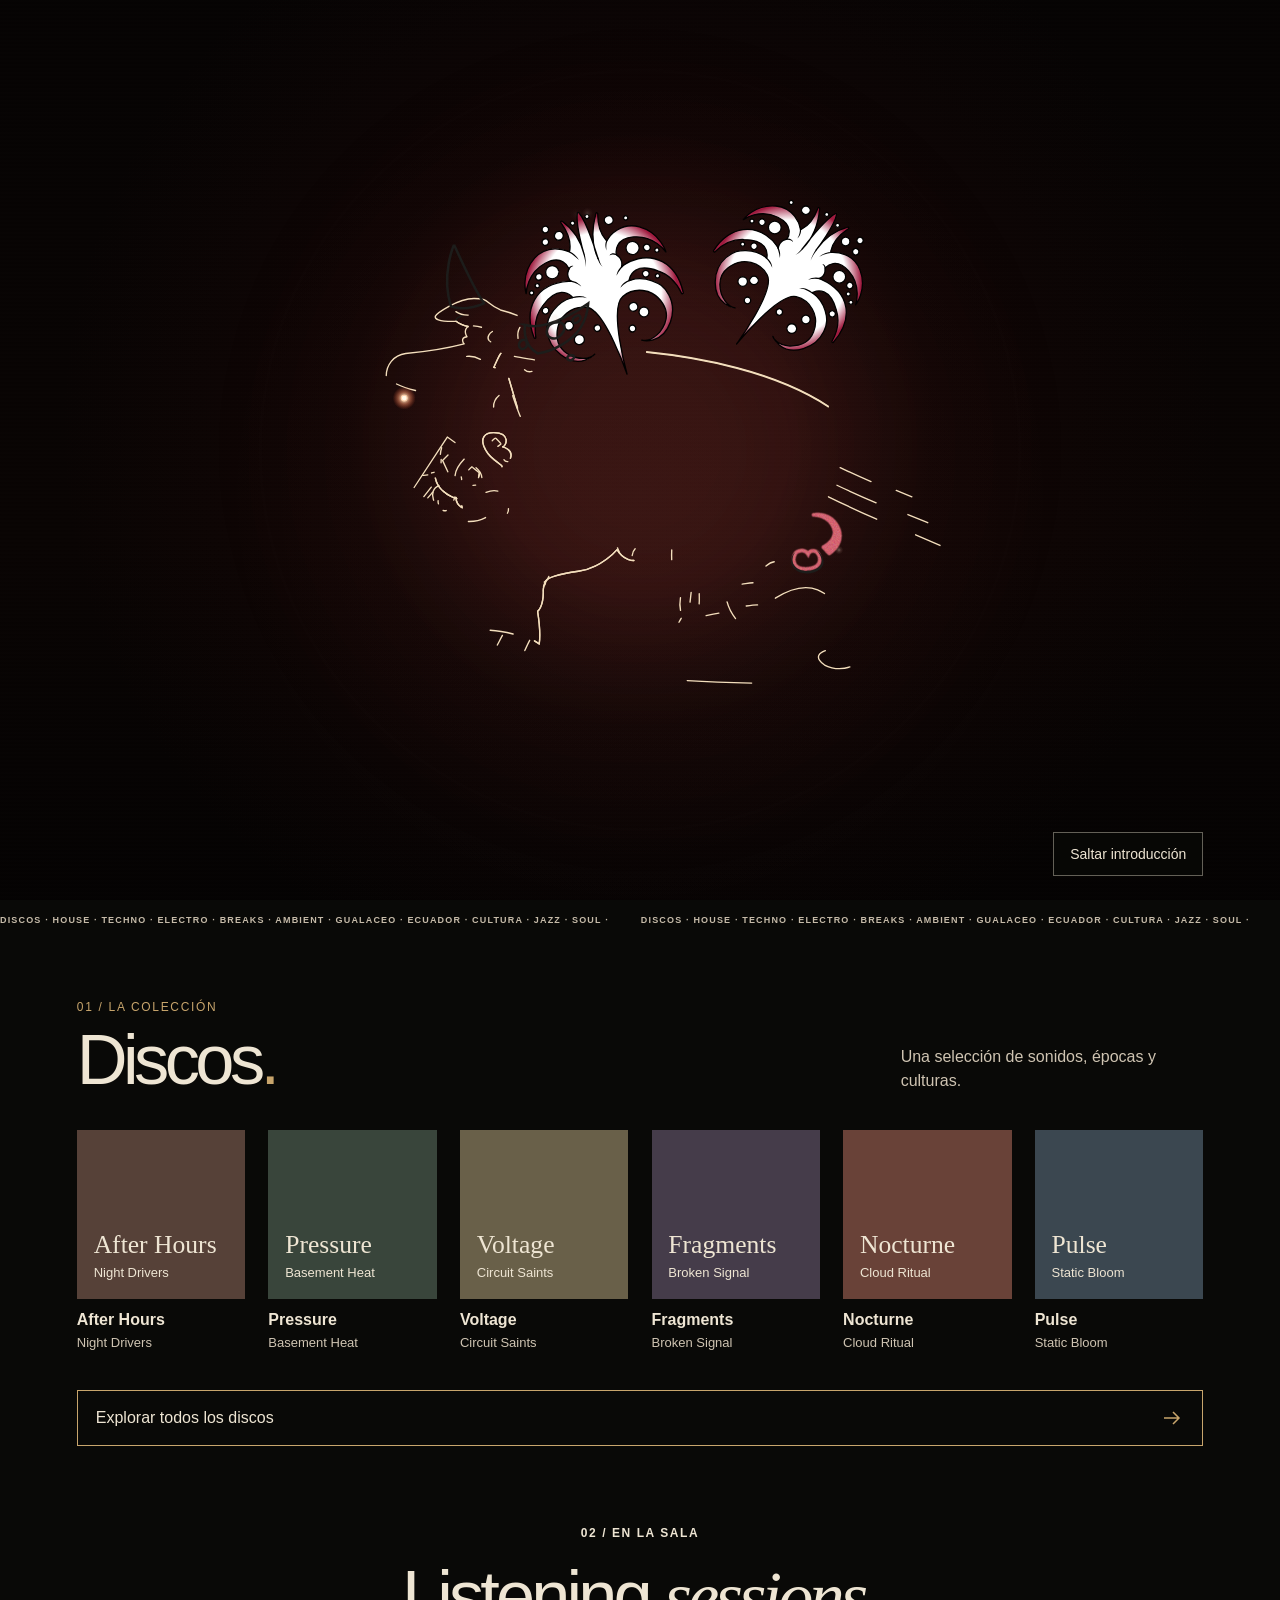
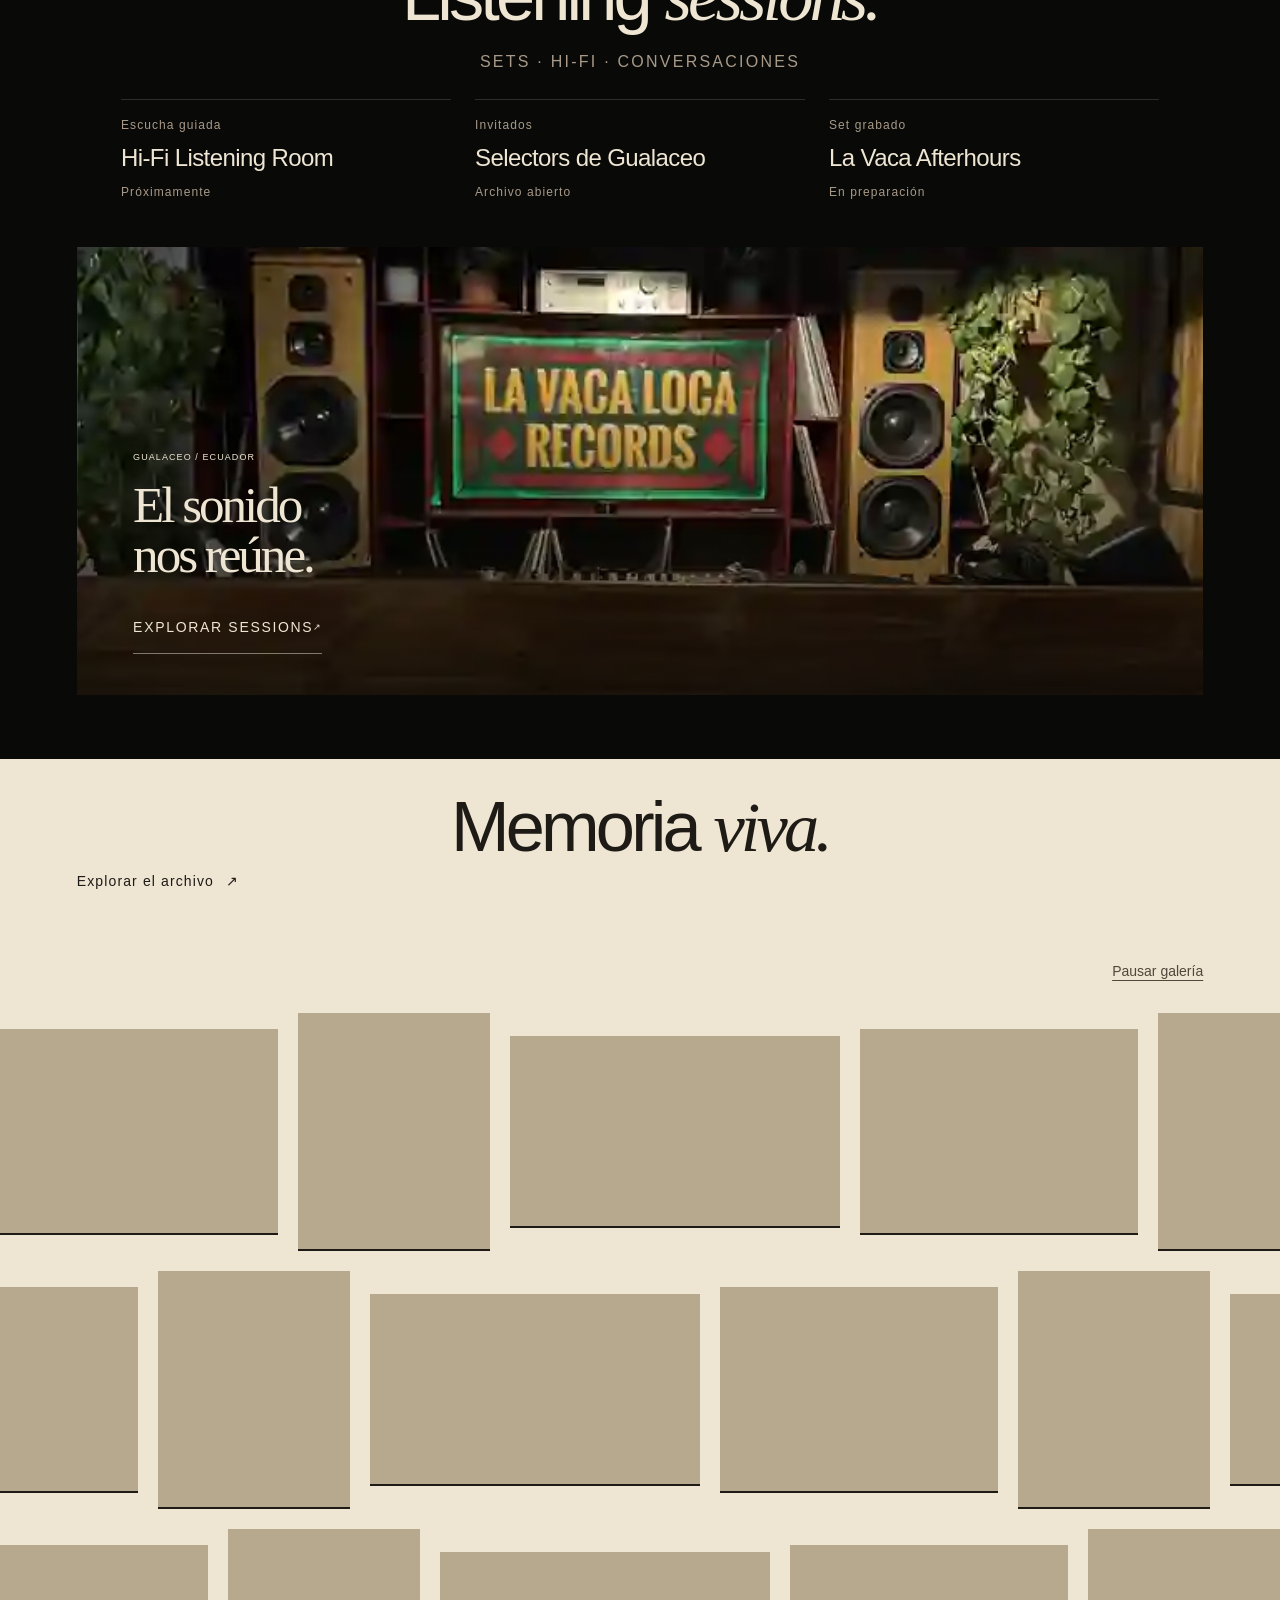
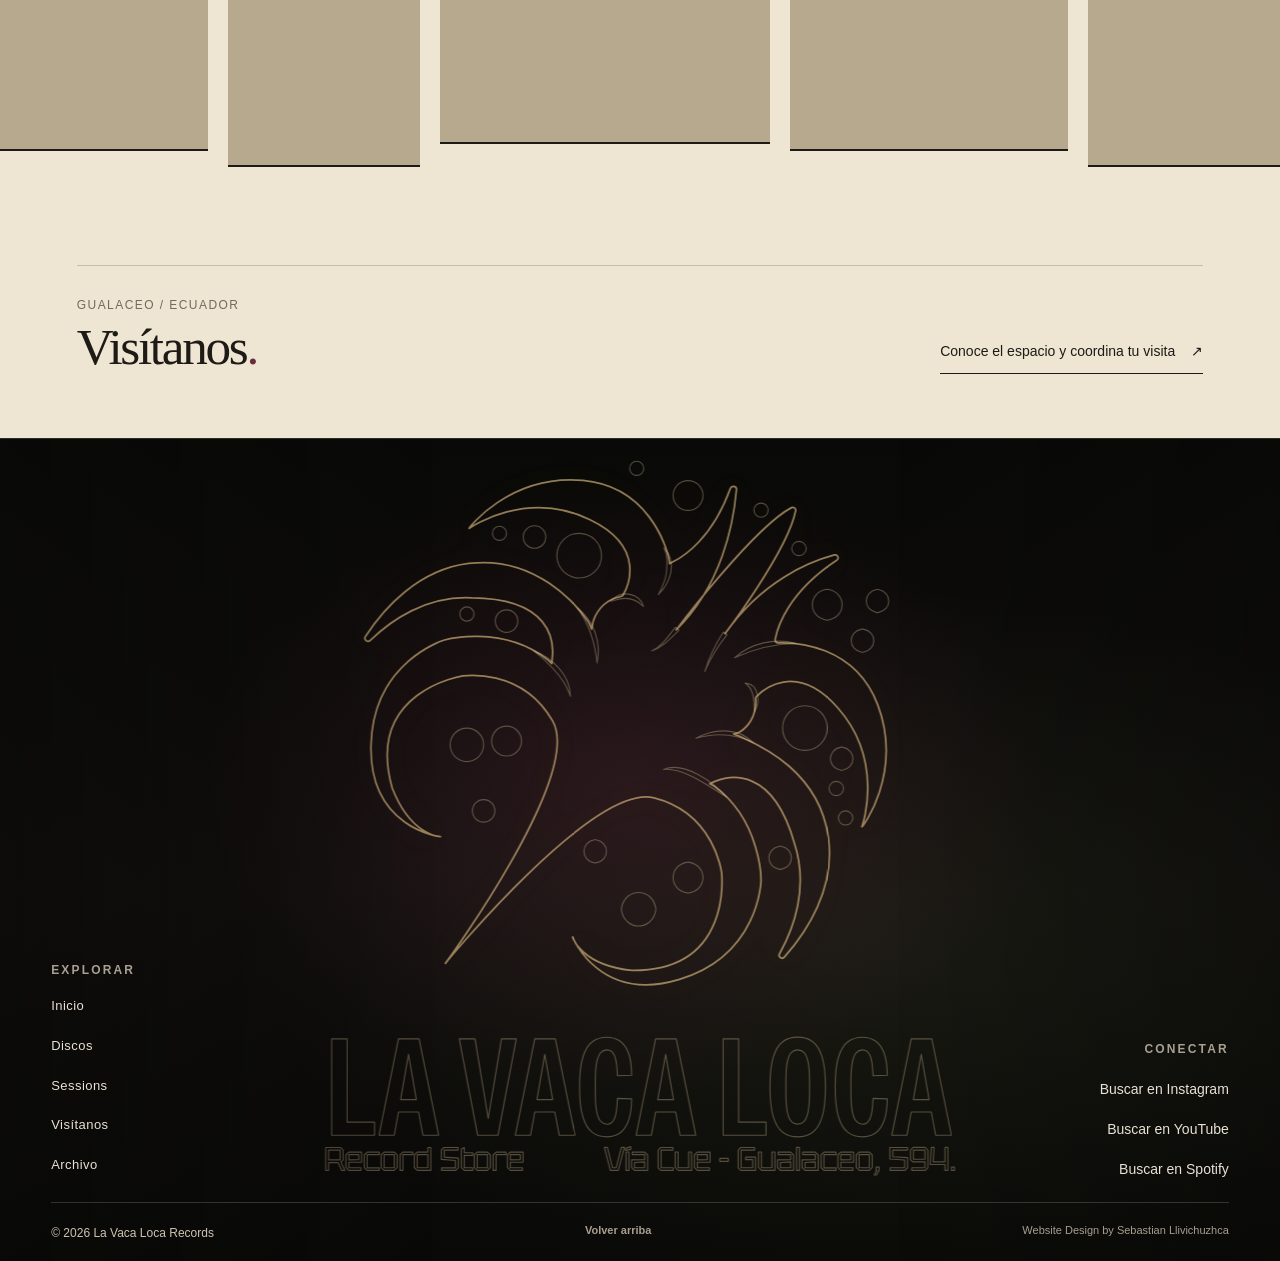
==== commit baadefea: "Make homepage Discos a direct editorial entrance to the record library" ====
--- a/index.html
+++ b/index.html
@@ -127,7 +127,7 @@
 
 
 </style>
-<link rel="stylesheet" href="home-discos.css?v=20261126-foundation-v1">
+<link rel="stylesheet" href="home-discos.css?v=20261126-library-entry-v1">
 <link rel="stylesheet" href="home-flow.layout.css?v=20261126-foundation-v1">
 <link rel="stylesheet" href="home-flow.releases.css?v=20261126-foundation-v1">
 <link rel="stylesheet" href="home-flow.archive.css?v=20261126-foundation-v1">
@@ -190,33 +190,16 @@
 </div>
 </div></section>
 <section class="ticker" aria-label="Categorías de la tienda"><div class="ticker-track"><span>DISCOS · HOUSE · TECHNO · ELECTRO · BREAKS · AMBIENT · GUALACEO · ECUADOR · CULTURA · JAZZ · SOUL · </span><span aria-hidden="true">DISCOS · HOUSE · TECHNO · ELECTRO · BREAKS · AMBIENT · GUALACEO · ECUADOR · CULTURA · JAZZ · SOUL · </span><span aria-hidden="true">DISCOS · HOUSE · TECHNO · ELECTRO · BREAKS · AMBIENT · GUALACEO · ECUADOR · CULTURA · JAZZ · SOUL · </span></div></section>
-<section class="shop-section shop-showcase motion-section" id="shop" aria-labelledby="shopShowcaseTitle">
-  <div class="showcase-heading">
-    <div><span class="showcase-index">01 / DISCOS</span><h2 id="shopShowcaseTitle">Nuevas <em>ediciones.</em></h2></div>
-    <a class="showcase-all" href="discos.html">VER TODOS LOS DISCOS <span class="lvl-decorative-glyph" aria-hidden="true">↗</span></a>
+<section class="shop-section home-record-library" id="shop" aria-labelledby="shopShowcaseTitle">
+  <div class="home-record-inner">
+    <div class="home-record-heading">
+      <div><p class="home-record-kicker">01 / LA COLECCIÓN</p><h2 id="shopShowcaseTitle"><a href="discos.html?collection=all" aria-label="Discos — explorar toda la biblioteca">Discos<span>.</span></a></h2></div>
+      <p class="home-record-intro">Una selección de sonidos, épocas y culturas.</p>
+    </div>
+    <div class="home-record-grid" id="recordGrid" aria-label="Selección de discos"></div>
+    <a class="home-record-enter" id="homeRecordEnter" href="discos.html?collection=all"><span>Explorar todos los discos</span><svg viewBox="0 0 24 24" fill="none" stroke="currentColor" stroke-width="1.5" aria-hidden="true" focusable="false"><path d="M4 12h15m-6-6 6 6-6 6"/></svg></a>
   </div>
-  <div class="showcase-feature">
-    <button class="showcase-open" id="showcaseOpenArt" type="button" aria-label="Ampliar portada">
-      <span class="showcase-art" id="showcaseArt" style="--sleeve-color:#864833"><span class="showcase-art-title"></span><span class="showcase-art-code"></span><img alt="" hidden></span>
-      <span class="showcase-zoom lvl-decorative-glyph" aria-hidden="true">↗</span>
-    </button>
-    <div class="showcase-info">
-      <span class="showcase-overline"><span id="showcaseNumber">01 / 05</span></span>
-      <h3 id="showcaseTitle"></h3>
-      <p class="showcase-artist" id="showcaseArtist"></p>
-      <div class="showcase-facts"><span id="showcaseGenre"></span><span id="showcaseYear"></span><strong id="showcasePrice"></strong></div>
-      <a class="showcase-record-link" id="showcaseRecordLink" href="discos.html">EXPLORAR ESTE DISCO <span class="lvl-decorative-glyph" aria-hidden="true">↗</span></a>
-      <div class="showcase-controls"><button type="button" data-showcase-prev aria-label="Disco anterior"><svg class="lvl-control-arrow" viewBox="0 0 24 24" aria-hidden="true" focusable="false"><path d="M14 5 7 12 14 19"/></svg></button><span id="showcasePosition">01 — 05</span><button type="button" data-showcase-next aria-label="Disco siguiente"><svg class="lvl-control-arrow" viewBox="0 0 24 24" aria-hidden="true" focusable="false"><path d="M10 5 17 12 10 19"/></svg></button></div>
-    </div>
-  </div>
-  <div class="showcase-strip" id="recordGrid" aria-label="Seleccionar portada"></div>
 </section>
-<dialog class="showcase-dialog" id="showcaseDialog" aria-label="Portada ampliada">
-  <button class="showcase-dialog-close" type="button" id="showcaseDialogClose" aria-label="Cerrar portada">×</button>
-  <button class="showcase-dialog-nav" type="button" data-showcase-prev aria-label="Portada anterior"><svg class="lvl-control-arrow" viewBox="0 0 24 24" aria-hidden="true" focusable="false"><path d="M14 5 7 12 14 19"/></svg></button>
-  <div class="showcase-dialog-content"><div class="showcase-art" id="showcaseDialogArt"><span class="showcase-art-title"></span><span class="showcase-art-code"></span><img alt="" hidden></div><p id="showcaseDialogCaption"></p></div>
-  <button class="showcase-dialog-nav" type="button" data-showcase-next aria-label="Portada siguiente"><svg class="lvl-control-arrow" viewBox="0 0 24 24" aria-hidden="true" focusable="false"><path d="M10 5 17 12 10 19"/></svg></button>
-</dialog>
 <section class="sessions-section motion-section" id="sessions" aria-labelledby="homeSessionsTitle">
   <div class="sessions-copy motion-copy"><p class="eyebrow">02 / EN LA SALA</p><h2 id="homeSessionsTitle">Listening <em>sessions.</em></h2><p>Sets · Hi-Fi · Conversaciones</p></div>
   <a class="sessions-photo motion-object" href="sessions.html" aria-label="Explorar La Vaca Loca Sessions"><div class="sessions-photo-card"><span>GUALACEO / ECUADOR</span><strong>El sonido<br>nos reúne.</strong><span class="sessions-button">EXPLORAR SESSIONS <span class="lvl-decorative-glyph" aria-hidden="true">↗</span></span></div></a>
@@ -229,7 +212,7 @@
 </main>
 <aside class="cart-panel" id="cartPanel" aria-hidden="true"><div class="cart-head"><h3>YOUR BAG</h3><button id="closeCart">CERRAR</button></div><div id="cartItems" class="cart-items"></div><div class="cart-footer"><div class="cart-total"><span>TOTAL</span><strong id="cartTotal">$0</strong></div><a id="whatsappCheckout" class="button primary full" href="#" target="_blank" rel="noopener">ORDENAR POR WHATSAPP</a></div></aside><div class="scrim" id="scrim"></div>
 <div class="player" id="player"><button id="playerToggle" class="play-control" aria-label="Reproducir"><span class="play-icon" aria-hidden="true"></span></button><div class="player-art" id="playerArt"><span></span></div><div class="player-meta"><span>NOW PLAYING / LA VACA LOCA</span><strong id="playerTitle">Selecciona un disco para escuchar</strong><small id="playerSub">CRATE PLAYER · GUALACEO</small></div><div class="player-line"><span id="playerProgress"></span></div></div>
-<script src="data.js?v=20261116-visitanos-v1"></script><script src="api/content"></script><script src="draft-preview.js"></script><script src="calendar-content.js?v=20261105-empty-design-v1"></script><script src="responsive-crop.js?v=20261101-no-watermark"></script><script src="app.js?v=20261126-qa-v1"></script><script src="media-runtime.js?v=20261126-qa-v1"></script>
+<script src="data.js?v=20261116-visitanos-v1"></script><script src="api/content"></script><script src="draft-preview.js"></script><script src="calendar-content.js?v=20261105-empty-design-v1"></script><script src="responsive-crop.js?v=20261101-no-watermark"></script><script src="app.js?v=20261126-library-entry-v1"></script><script src="media-runtime.js?v=20261126-qa-v1"></script>
 <script src="home-collage.js?v=20261126-qa-v1"></script><script src="ios-header.js?v=20261126-discos-v1"></script><script src="bag.js?v=20261126-discos-v1" defer></script><script src="footer-sign.js?v=20261126-qa-v1"></script><script src="site-theme.js?v=20261029-logo-menu"></script><script src="site-cursor.js?v=20261126-qa-v1" defer></script></body>
 </html>
 
--- a/home-discos.css
+++ b/home-discos.css
@@ -1,207 +1,33 @@
-/* An artwork-first preview of the listening room. */
-.shop-section.shop-showcase{
-  position:relative;
-  display:block;
-  min-height:0;
-  padding:clamp(64px,7vw,110px) 5vw 76px;
-  overflow:hidden;
-  color:#eee3cf;
-  background:radial-gradient(ellipse at 30% 45%,#77342f 0,#522322 45%,#281b1a 100%);
-  border-block:1px solid #d3b5a326;
-}
-.shop-section.shop-showcase:before{display:none}
-.showcase-heading{position:relative;display:flex;align-items:end;justify-content:space-between;gap:24px;z-index:1}
-.showcase-index{display:block;margin-bottom:19px;color:#e7cba2;font-size:var(--lvl-type-meta);font-weight:900;letter-spacing:.17em}
-.shop-showcase h2{
-  margin:0;
-  font-family:var(--lvl-font-ui,Arial,Helvetica,sans-serif);
-  font-size:clamp(72px,9.7vw,166px);
-  font-weight:900;
-  line-height:.76;
-  letter-spacing:-.09em;
-  white-space:nowrap;
-}
-.shop-showcase h2 em{font-family:var(--lvl-font-editorial,Georgia,serif);font-weight:400;letter-spacing:-.075em}
-.showcase-all{
-  display:inline-flex;
-  align-items:center;
-  justify-content:space-between;
-  gap:20px;
-  padding:12px 0;
-  border-bottom:1px solid #e7cba2;
-  white-space:nowrap;
-  font-size:var(--lvl-type-control);
-  font-weight:900;
-  letter-spacing:.1em;
-}
-.showcase-all:hover,.showcase-record-link:hover{color:#f5d1aa}
-.showcase-all span,.showcase-record-link span{font-size:var(--lvl-type-control);font-weight:400;line-height:0}
-.showcase-feature{
-  position:relative;
-  display:grid;
-  grid-template-columns:minmax(0,1.28fr) minmax(300px,.72fr);
-  align-items:center;
-  gap:clamp(32px,4vw,80px);
-  max-width:1500px;
-  margin:48px auto 0;
-}
-.showcase-feature[hidden]{display:none}
-.showcase-open{
-  position:relative;
-  display:grid;
-  place-items:center;
-  width:100%;
-  max-width:680px;
-  aspect-ratio:1.15;
-  padding:0;
-  border:0;
-  background:transparent;
-  color:inherit;
-  cursor:zoom-in;
-}
-.showcase-disc{
-  position:absolute;
-  right:0;
-  top:7%;
-  width:80%;
-  aspect-ratio:1;
-  border-radius:50%;
-  background:repeating-radial-gradient(circle at center,#0a0909 0 2px,#272323 3px 5px,#111 6px 8px);
-  box-shadow:14px 22px 36px #160909aa,inset 0 0 0 7px #161313;
-  transition:transform .5s cubic-bezier(.22,.78,.2,1);
-}
-.showcase-disc:after{
-  content:"";
-  position:absolute;
-  inset:37%;
-  border-radius:50%;
-  background:radial-gradient(circle,#231818 0 8%,#d2a371 10% 68%,#2d1b1a 70%);
-}
-.showcase-art{
-  position:relative;
-  display:block;
-  aspect-ratio:1;
-  overflow:hidden;
-  isolation:isolate;
-  background:linear-gradient(145deg,var(--sleeve-color,#864833),#241715);
-  color:#f4e8d7;
-  border:1px solid #f2e0c432;
-  box-shadow:0 22px 42px #170908a8;
-}
-.showcase-art:before{
-  content:"";
-  position:absolute;
-  width:88%;
-  aspect-ratio:1;
-  left:25%;
-  top:35%;
-  border:clamp(20px,3vw,44px) solid #e6d1a63c;
-  border-radius:50%;
-}
-.showcase-art-title{
-  position:absolute;
-  z-index:1;
-  inset:5% 6% auto;
-  font-family:var(--lvl-font-editorial,Georgia,serif);
-  font-size:clamp(30px,5vw,76px);
-  line-height:.96;
-  letter-spacing:-.06em;
-  overflow-wrap:anywhere;
-  text-align:left;
-}
-.showcase-art-code{position:absolute;z-index:1;left:6%;bottom:5%;font-size:10px;font-weight:700;letter-spacing:.14em;text-align:left}
-.showcase-art img{position:absolute;inset:0;z-index:2;display:block;width:100%;height:100%;object-fit:cover}
-.showcase-art img[hidden]{display:none}
-.showcase-open>.showcase-art{
-  position:absolute;
-  left:0;
-  top:2%;
-  width:84%;
-  transform:rotate(-2deg);
-  transition:transform .5s cubic-bezier(.22,.78,.2,1),box-shadow .5s ease;
-}
-.showcase-open:hover>.showcase-art,.showcase-open:focus-visible>.showcase-art{transform:rotate(0) translateY(-5px);box-shadow:0 28px 50px #170908bd}
-.showcase-open:hover .showcase-disc,.showcase-open:focus-visible .showcase-disc{transform:translateX(5%) rotate(12deg)}
-.showcase-zoom{position:absolute;z-index:3;right:3%;bottom:3%;display:grid;place-items:center;width:44px;height:44px;border:1px solid #ead9b966;border-radius:50%;background:#241715;color:#eee3cf;font-size:21px}
-.showcase-info{position:relative;min-width:0;padding:12px 0 28px;border-top:1px solid #e7cba266;border-bottom:1px solid #e7cba266}
-.showcase-overline{display:flex;justify-content:space-between;gap:15px;color:#d7b89d;font-size:var(--lvl-type-meta);font-weight:900;letter-spacing:.14em}
-.showcase-info h3{margin:clamp(35px,4vw,65px) 0 6px;font-family:var(--lvl-font-editorial,Georgia,serif);font-size:clamp(48px,5.6vw,88px);font-weight:400;line-height:.92;letter-spacing:-.06em;overflow-wrap:anywhere}
-.showcase-artist{margin:0;color:#ead4be;font-size:clamp(17px,1.7vw,24px);line-height:1.25}
-.showcase-facts{display:flex;flex-wrap:wrap;align-items:baseline;gap:16px;margin:26px 0 36px;padding-top:13px;border-top:1px solid #e7cba244;color:#d4b8a2;font-size:var(--lvl-type-meta);font-weight:800;letter-spacing:.12em;text-transform:uppercase}
-.showcase-facts strong{margin-left:auto;color:#eee3cf;font-size:var(--lvl-type-meta);letter-spacing:0}
-.showcase-record-link{display:inline-flex;align-items:center;justify-content:space-between;gap:24px;min-width:240px;padding:16px 18px;border:1px solid #e7cba2;background:#e7cba2;color:#281b1a;font-size:var(--lvl-type-control);font-weight:900;letter-spacing:.1em;transition:background .2s ease,color .2s ease}
-.showcase-record-link:hover{background:transparent}
-.showcase-controls{display:flex;align-items:center;justify-content:space-between;gap:20px;max-width:240px;margin-top:42px;color:#d7b89d;font-size:var(--lvl-type-meta);font-weight:900;letter-spacing:.1em}
-.showcase-controls button,.showcase-dialog-nav{display:grid;place-items:center;width:43px;height:43px;padding:0;border:1px solid #e7cba277;border-radius:50%;background:transparent;color:#eee3cf;font-size:var(--lvl-type-meta);cursor:pointer;transition:background .2s ease,color .2s ease}
-.showcase-controls button:hover,.showcase-dialog-nav:hover{background:#e7cba2;color:#281b1a}
-.showcase-strip{display:grid;grid-template-columns:repeat(5,minmax(0,1fr));gap:clamp(12px,1.8vw,25px);max-width:1500px;margin:35px auto 0;padding-top:24px;border-top:1px solid #e7cba244}
-.showcase-thumb{min-width:0;padding:0;border:0;background:transparent;color:#eee3cf;text-align:left;cursor:pointer;opacity:.66;transition:opacity .25s ease,transform .25s ease}
-.showcase-thumb:hover,.showcase-thumb.is-active{opacity:1}
-.showcase-thumb:hover{transform:translateY(-3px)}
-.showcase-thumb-art{width:100%;box-shadow:4px 8px 16px #17090880}
-.showcase-thumb.is-active .showcase-thumb-art{outline:2px solid #e7cba2;outline-offset:4px}
-.showcase-thumb-art:before{border-width:clamp(10px,1.3vw,20px)}
-.showcase-thumb-art .showcase-art-title{font-size:clamp(16px,1.9vw,30px)}
-.showcase-thumb-art .showcase-art-code{font-size:6px}
-.showcase-thumb-caption{display:block;padding-top:10px}
-.showcase-thumb-caption strong,.showcase-thumb-caption small{display:block;white-space:nowrap;overflow:hidden;text-overflow:ellipsis}
-.showcase-thumb-caption strong{font-size:12px;line-height:1.2}
-.showcase-thumb-caption small{margin-top:4px;color:#d4b8a2;font-size:var(--lvl-type-meta)}
-.showcase-empty{grid-column:1/-1;padding:60px 0;font-family:var(--lvl-font-editorial,Georgia,serif);font-size:26px}
-.shop-showcase button:focus-visible,.shop-showcase a:focus-visible,.showcase-dialog button:focus-visible{outline:2px solid #f1cc92;outline-offset:5px}
-.showcase-dialog{
-  position:fixed;
-  inset:0;
-  width:min(96vw,1100px);
-  max-width:none;
-  max-height:96vh;
-  margin:auto;
-  padding:28px 30px;
-  border:1px solid #e7cba277;
-  background:#281918;
-  color:#eee3cf;
-  box-shadow:0 30px 80px #000b;
-}
-.showcase-dialog[open]{display:flex;align-items:center;justify-content:space-between;gap:16px}
-.showcase-dialog::backdrop{background:#080505e8;backdrop-filter:blur(9px)}
-.showcase-dialog-close{position:absolute;z-index:3;top:10px;right:16px;padding:4px 8px;border:0;background:transparent;color:#eee3cf;font-size:36px;line-height:1;cursor:pointer}
-.showcase-dialog-content{min-width:0;text-align:center}
-.showcase-dialog-content .showcase-art{width:min(74vw,70vh,700px);max-width:100%;margin:auto}
-.showcase-dialog-content p{margin:14px 0 0;font-family:var(--lvl-font-editorial,Georgia,serif);font-size:19px}
-@media(max-width:1100px){
-  .shop-showcase h2{font-size:clamp(65px,9vw,110px)}
-  .showcase-feature{grid-template-columns:minmax(0,1.05fr) minmax(260px,.95fr)}
-}
-@media(max-width:800px){
-  .shop-section.shop-showcase{padding:62px 18px 70px}
-  .showcase-heading{align-items:start;flex-direction:column;gap:20px}
-  .shop-showcase h2{font-size:clamp(64px,12vw,96px);white-space:normal;line-height:.8}
-  .showcase-feature{grid-template-columns:1fr;gap:28px;margin-top:30px}
-  .showcase-open{max-width:620px;justify-self:center}
-  .showcase-info{padding-top:22px}
-  .showcase-info h3{margin:24px 0 4px;font-size:clamp(48px,9vw,78px)}
-  .showcase-controls{margin-top:26px}
-}
-@media(max-width:600px){
-  .shop-showcase h2{font-size:clamp(54px,15.5vw,78px)}
-  .showcase-index{margin-bottom:14px}
-  .showcase-open{aspect-ratio:1.12}
-  .showcase-open>.showcase-art{width:87%}
-  .showcase-open>.showcase-art .showcase-art-title{font-size:clamp(30px,10vw,54px)}
-  .showcase-open>.showcase-art .showcase-art-code{font-size:7px}
-  .showcase-disc{width:82%}
-  .showcase-zoom{width:38px;height:38px;font-size:18px}
-  .showcase-info h3{font-size:clamp(48px,12vw,68px)}
-  .showcase-strip{display:flex;gap:14px;overflow-x:auto;scroll-snap-type:x mandatory;margin-inline:-18px;padding:18px 18px 14px;scrollbar-color:#e7cba266 transparent}
-  .showcase-thumb{flex:0 0 min(29vw,135px);scroll-snap-align:start}
-  .showcase-thumb-art .showcase-art-title{font-size:clamp(13px,4vw,20px)}
-  .showcase-thumb-art .showcase-art-code{font-size:5px}
-  .showcase-dialog{width:100vw;max-height:100vh;padding:52px 8px 20px}
-  .showcase-dialog[open]{gap:4px}
-  .showcase-dialog-content .showcase-art{width:min(72vw,70vh)}
-  .showcase-dialog-content .showcase-art-title{font-size:clamp(23px,7vw,46px)}
-  .showcase-dialog-content .showcase-art-code{font-size:6px}
-  .showcase-dialog-content p{font-size:14px}
-  .showcase-dialog-nav{flex:0 0 34px;width:34px;height:34px;font-size:16px}
-}
-@media(prefers-reduced-motion:reduce){.shop-showcase *{transition:none!important}}
+/* Homepage record library entrance. The full catalog owns browsing and playback. */
+body .shop-section.home-record-library{position:relative;display:block;min-height:0;padding:clamp(32px,4.5vw,72px) var(--lvl-gutter) clamp(44px,5vw,80px);background:var(--lvl-ink,#090907);color:var(--lvl-paper,#eee5d3);overflow:hidden;border:0}
+body .shop-section.home-record-library::before{display:none;content:none}
+.home-record-inner{width:100%;max-width:1500px;margin:auto}
+.home-record-heading{display:flex;justify-content:space-between;align-items:end;gap:24px;margin:0 0 clamp(18px,2.6vw,36px)}
+.home-record-kicker{font-size:var(--lvl-type-label,.75rem);letter-spacing:.14em;color:var(--lvl-gold,#c8a56c);margin:0 0 10px;font-weight:500}
+body .home-record-library h2{font:400 var(--lvl-type-section,clamp(3rem,6vw,6rem))/1.03 var(--lvl-font-ui,Arial,sans-serif);letter-spacing:-.065em;margin:0}
+.home-record-heading h2 a{color:inherit;text-decoration:none}
+.home-record-heading h2 span{color:var(--lvl-gold,#c8a56c)}
+.home-record-intro{font-size:var(--lvl-type-body,1rem);line-height:1.5;color:#cfc4b2;max-width:34ch;margin:0 0 4px}
+.home-record-grid{display:grid;grid-template-columns:repeat(var(--home-record-cols-3,3),minmax(0,1fr));gap:clamp(14px,1.8vw,28px);align-items:start}
+.home-record-card{display:block;min-width:0;color:inherit;text-decoration:none}
+.home-record-cover{position:relative;display:block;width:100%;aspect-ratio:1;overflow:hidden;background:var(--home-cover-color,#51463b)}
+.home-record-cover img{position:absolute;inset:0;width:100%;height:100%;display:block;object-fit:cover;transition:transform .3s ease}
+.home-record-cover img[hidden]{display:none}
+.home-record-fallback{position:absolute;inset:0;display:flex;flex-direction:column;justify-content:flex-end;gap:6px;padding:10%;overflow:hidden;color:#eee5d3}
+.home-record-fallback strong{font:400 clamp(1.1rem,2vw,2rem)/1.08 var(--lvl-font-editorial,Georgia,serif);overflow-wrap:anywhere}
+.home-record-fallback small{font-size:var(--lvl-type-meta,.8125rem);line-height:1.3}
+.home-record-meta{display:grid;gap:4px;padding-top:10px;min-width:0}
+.home-record-meta strong,.home-record-meta small{display:block;overflow-wrap:anywhere;line-height:1.35}
+.home-record-meta strong{font-size:var(--lvl-type-body,1rem);font-weight:600}
+.home-record-meta small{font-size:var(--lvl-type-meta,.8125rem);color:#cfc4b2}
+.home-record-enter{display:flex;justify-content:space-between;align-items:center;gap:16px;min-height:56px;margin-top:clamp(24px,3vw,40px);padding:14px 18px;border:1px solid var(--lvl-gold,#c8a56c);color:var(--lvl-paper,#eee5d3);font-size:var(--lvl-type-body,1rem);text-decoration:none;transition:background .2s,color .2s}
+.home-record-enter svg{width:24px;height:24px;flex:none;color:var(--lvl-gold,#c8a56c)}
+.home-record-enter:hover{background:var(--lvl-gold,#c8a56c);color:var(--lvl-ink,#090907)}
+.home-record-enter:hover svg{color:inherit}
+.home-record-library a:focus-visible{outline:2px solid var(--lvl-gold,#c8a56c);outline-offset:4px}
+.home-record-grid.is-empty{display:block}
+.home-record-empty{margin:0;padding:24px 0;border-top:1px solid #eee5d330;border-bottom:1px solid #eee5d330;color:#cfc4b2;font-size:var(--lvl-type-body,1rem);line-height:1.5}
+@media(min-width:1100px){.home-record-grid{grid-template-columns:repeat(var(--home-record-cols-6,6),minmax(0,1fr))}}
+@media(max-width:640px){body .shop-section.home-record-library{padding-block:32px 44px}.home-record-heading{display:block;margin-bottom:20px}.home-record-intro{margin:8px 0 0}.home-record-grid{grid-template-columns:repeat(var(--home-record-cols-2,2),minmax(0,1fr));gap:20px 12px}.home-record-enter{margin-top:26px}}
+@media(hover:hover) and (pointer:fine){.home-record-card:hover .home-record-cover img{transform:scale(1.035)}.home-record-card:hover .home-record-meta strong{color:var(--lvl-gold,#c8a56c)}}
+@media(prefers-reduced-motion:reduce){.home-record-cover img,.home-record-enter{transition:none}.home-record-card:hover .home-record-cover img{transform:none}}
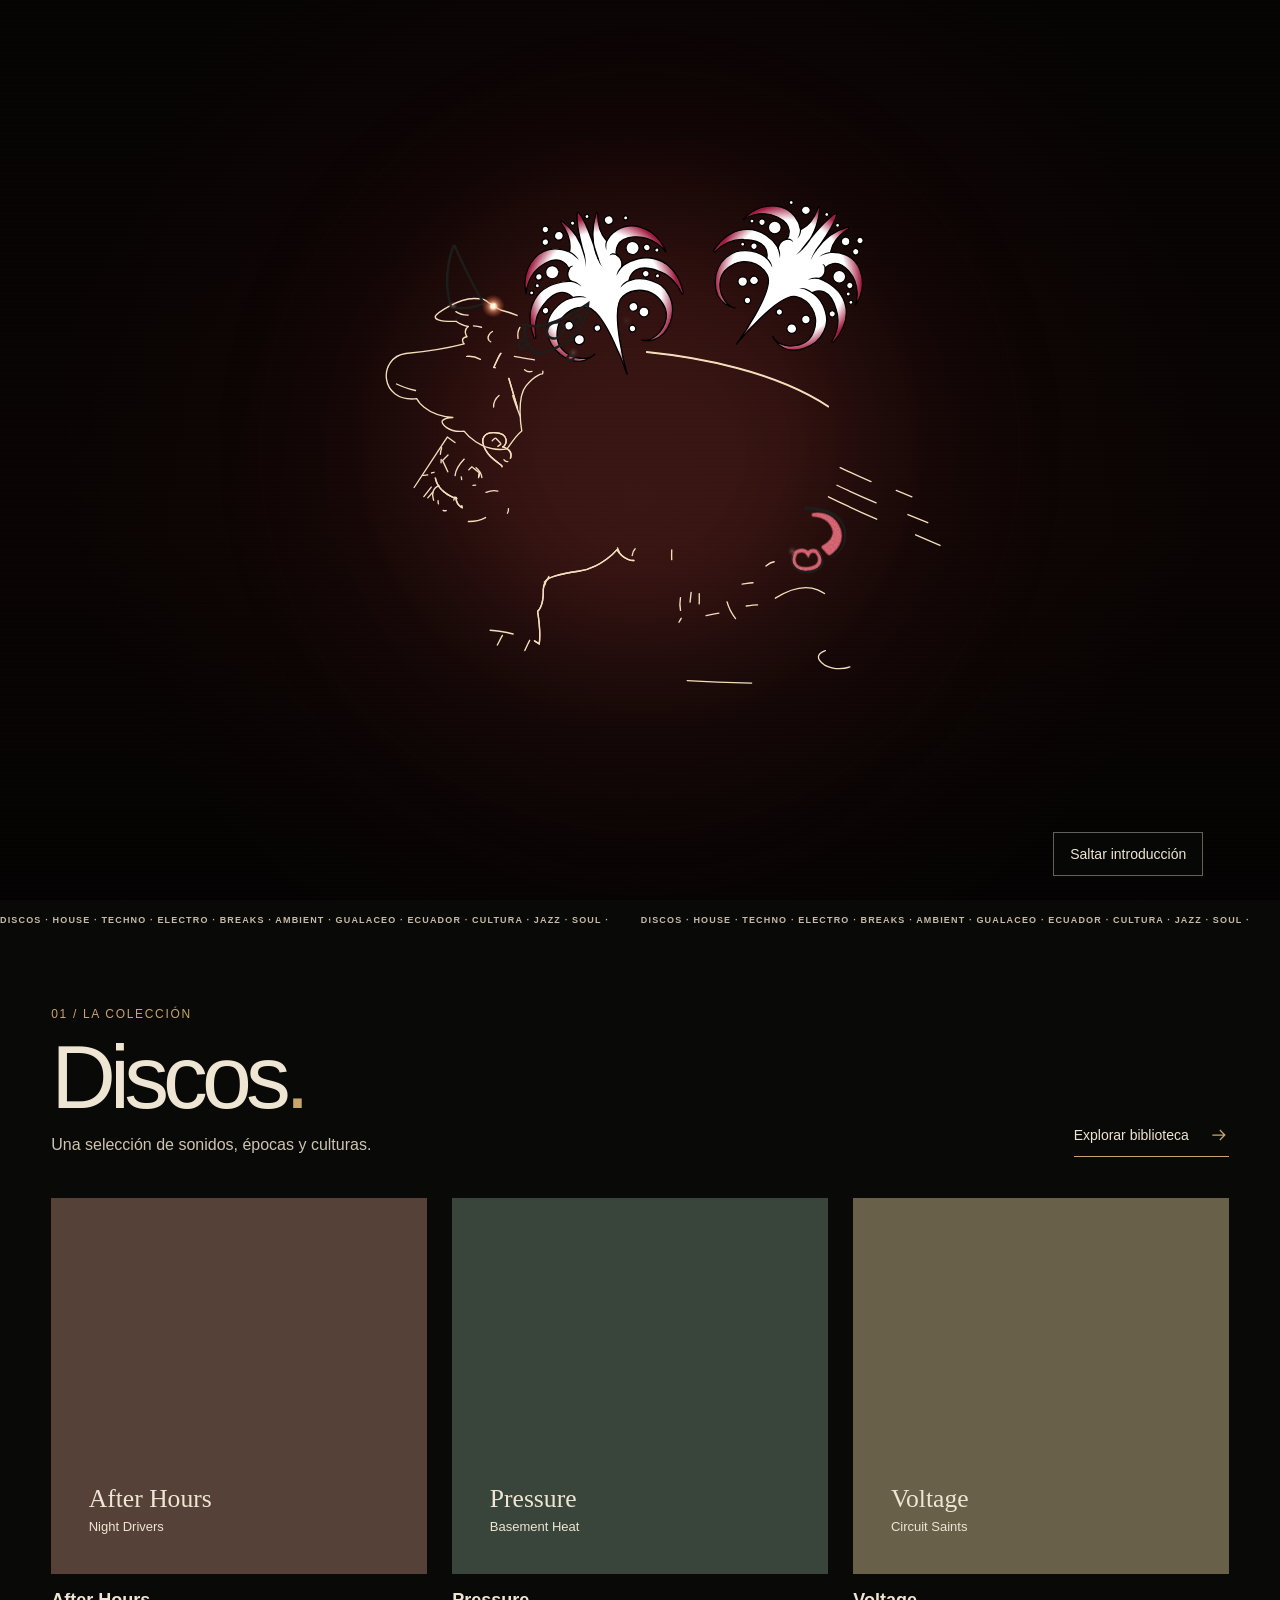
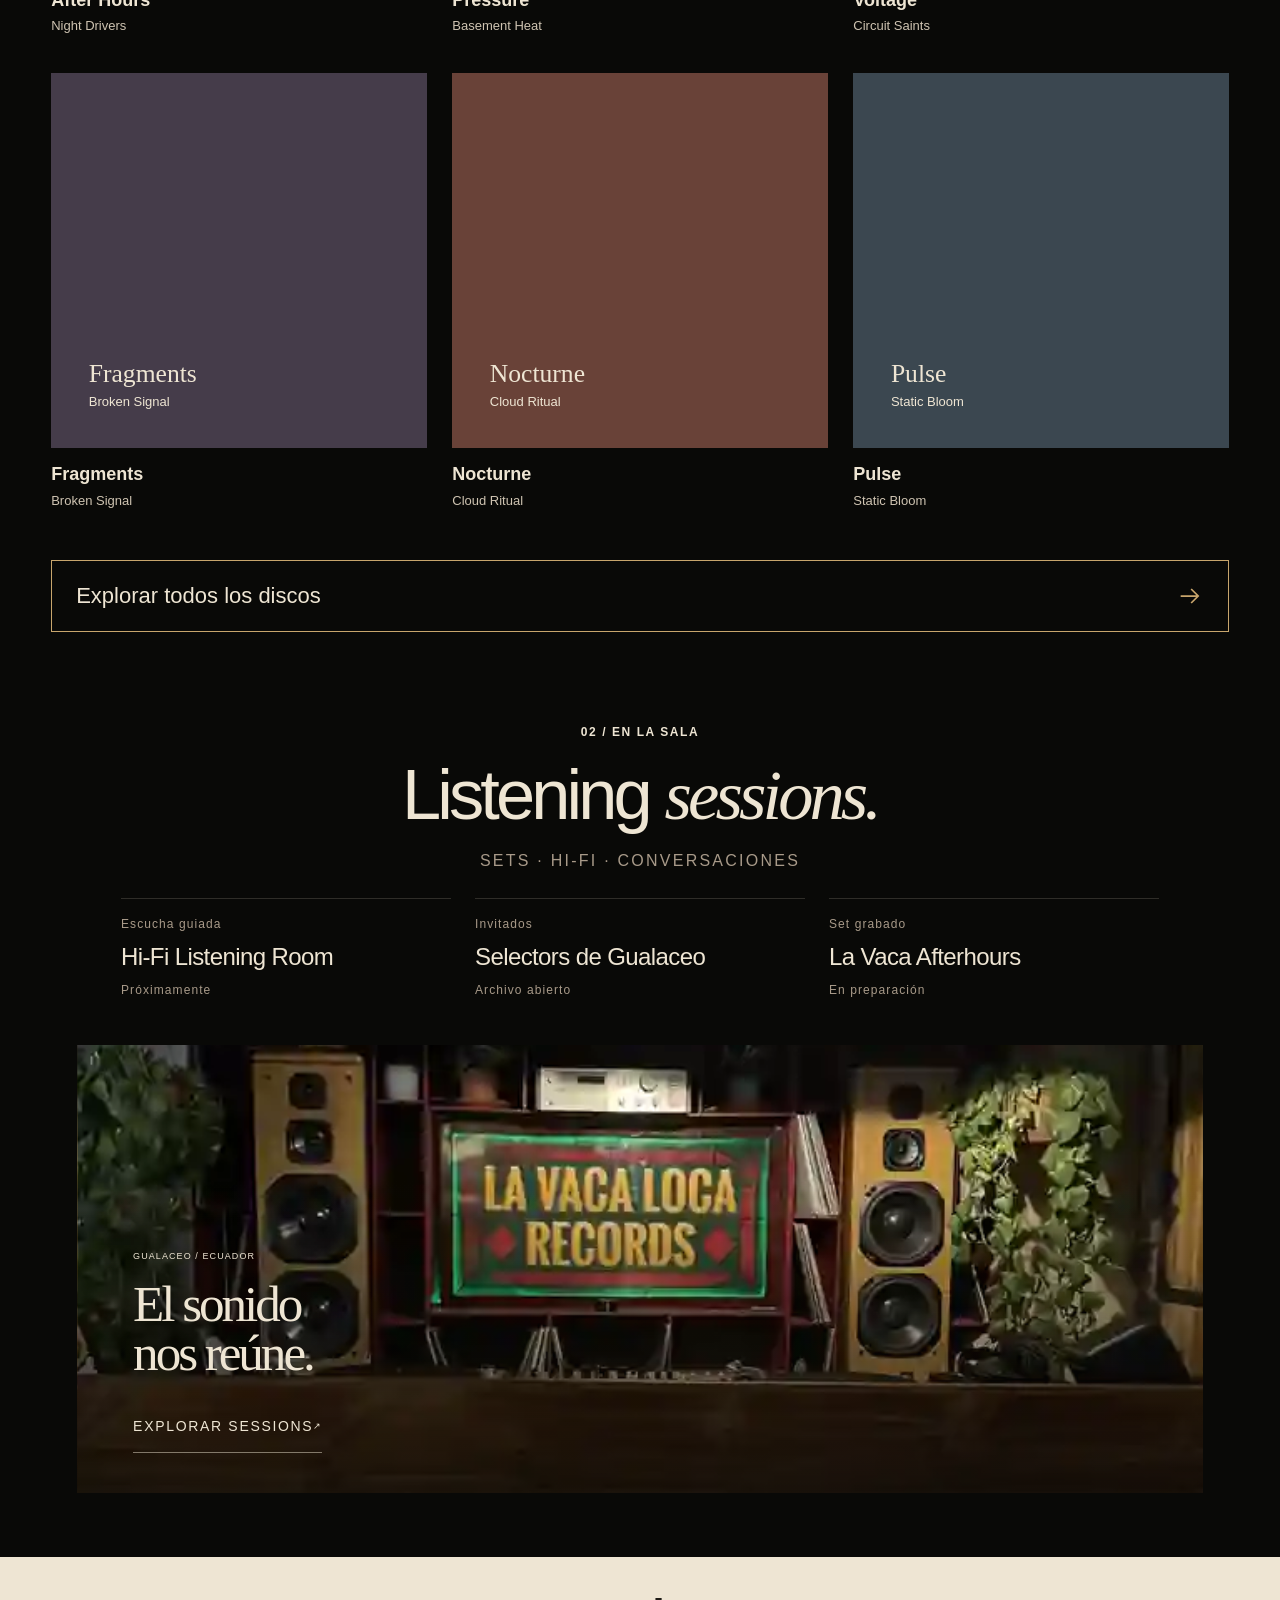
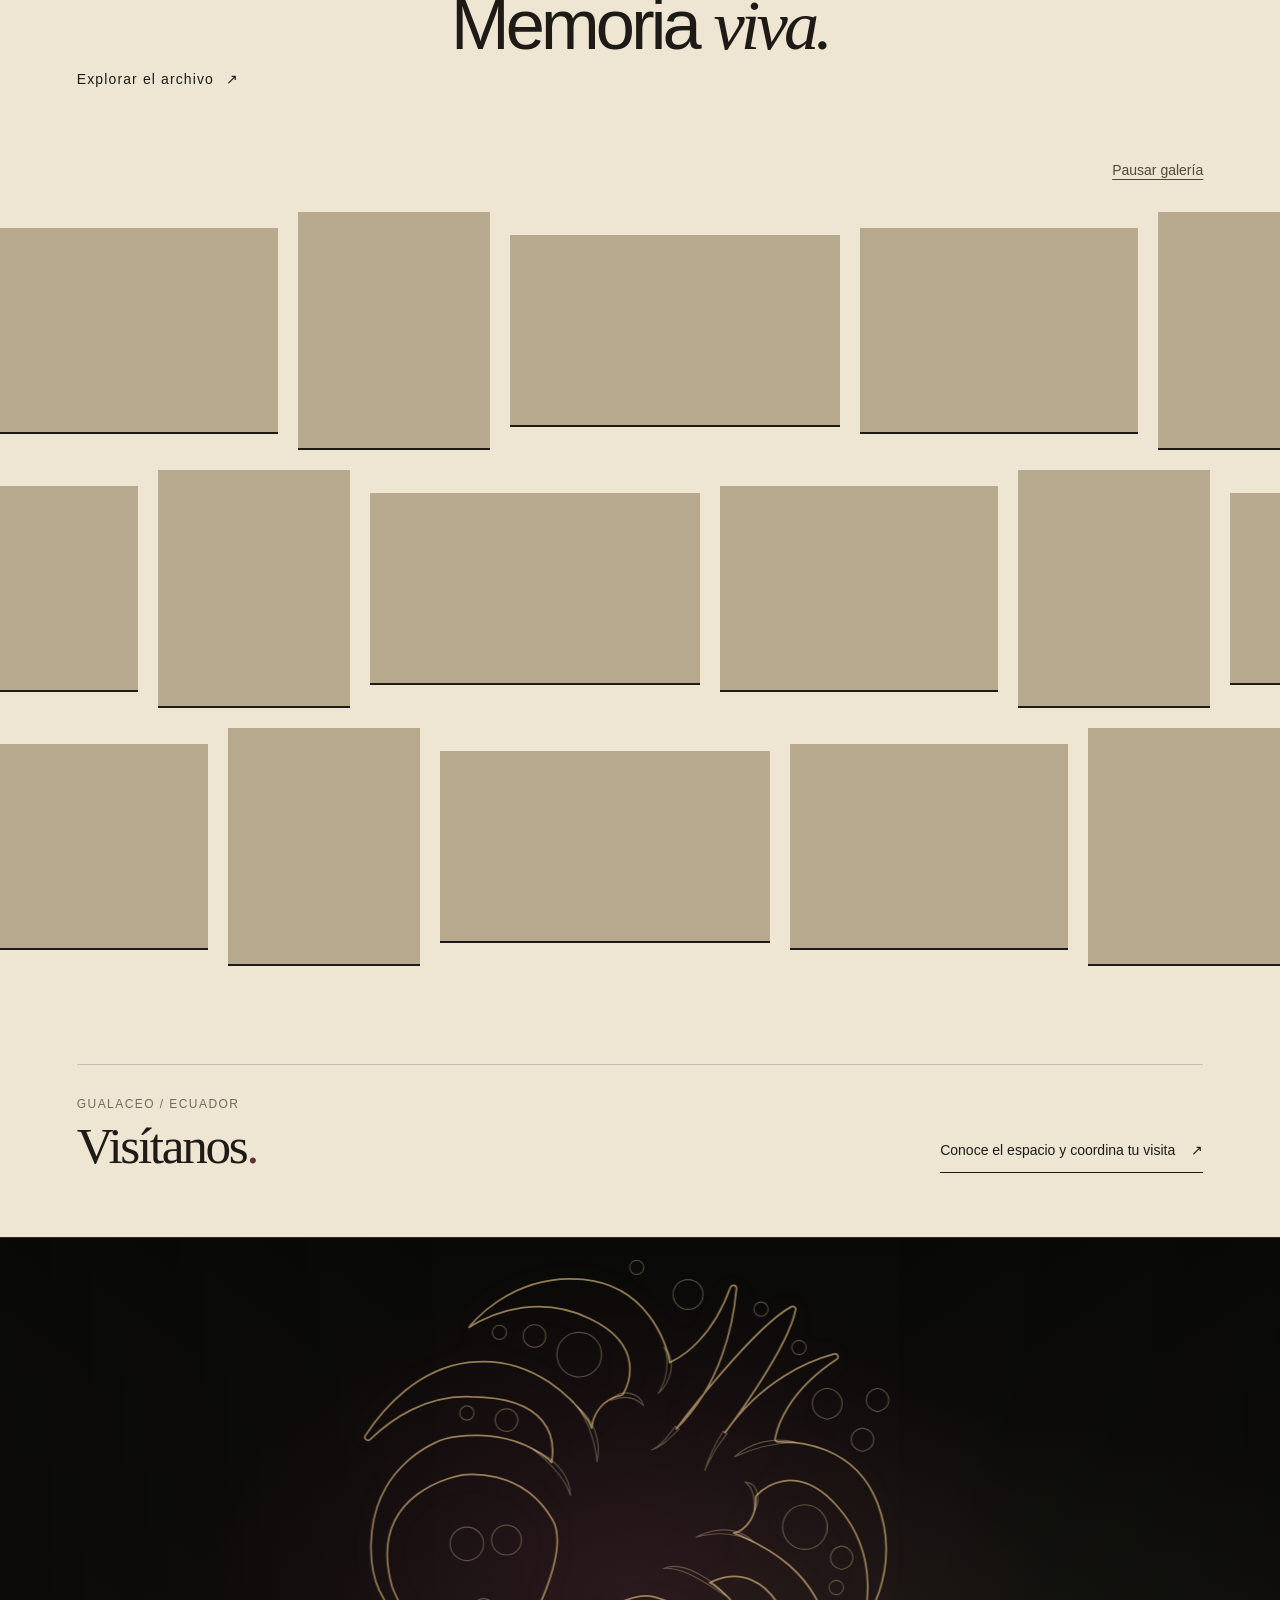
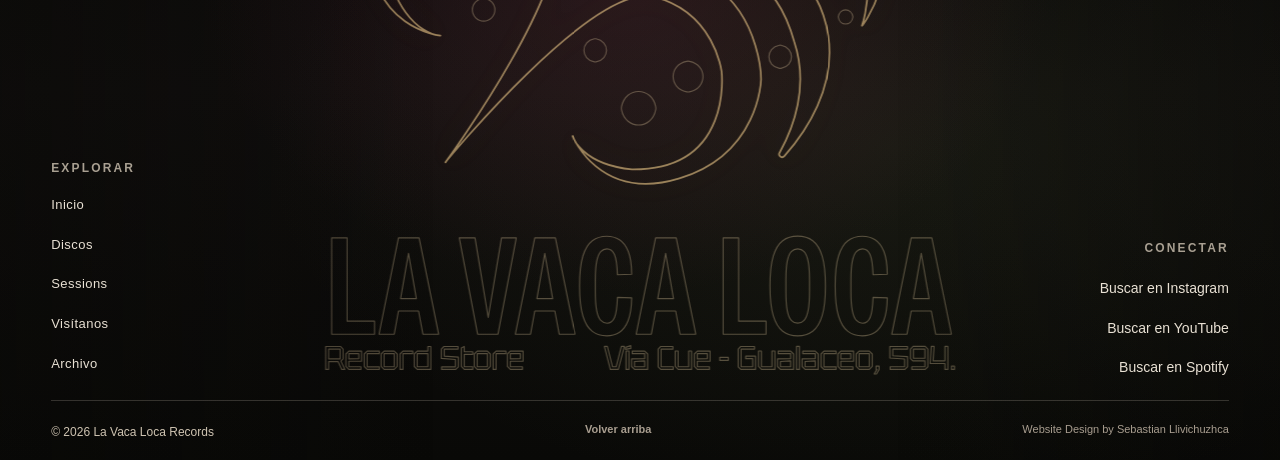
==== commit 42276dd4: "Expand homepage Discos into a large three-column editorial gallery" ====
--- a/index.html
+++ b/index.html
@@ -127,7 +127,7 @@
 
 
 </style>
-<link rel="stylesheet" href="home-discos.css?v=20261126-library-entry-v1">
+<link rel="stylesheet" href="home-discos.css?v=20261126-library-entry-v2">
 <link rel="stylesheet" href="home-flow.layout.css?v=20261126-foundation-v1">
 <link rel="stylesheet" href="home-flow.releases.css?v=20261126-foundation-v1">
 <link rel="stylesheet" href="home-flow.archive.css?v=20261126-foundation-v1">
@@ -193,8 +193,8 @@
 <section class="shop-section home-record-library" id="shop" aria-labelledby="shopShowcaseTitle">
   <div class="home-record-inner">
     <div class="home-record-heading">
-      <div><p class="home-record-kicker">01 / LA COLECCIÓN</p><h2 id="shopShowcaseTitle"><a href="discos.html?collection=all" aria-label="Discos — explorar toda la biblioteca">Discos<span>.</span></a></h2></div>
-      <p class="home-record-intro">Una selección de sonidos, épocas y culturas.</p>
+      <div class="home-record-heading-copy"><p class="home-record-kicker">01 / LA COLECCIÓN</p><h2 id="shopShowcaseTitle"><a href="discos.html?collection=all" aria-label="Discos — explorar toda la biblioteca">Discos<span>.</span></a></h2><p class="home-record-intro">Una selección de sonidos, épocas y culturas.</p></div>
+      <a class="home-record-heading-link" id="homeRecordHeadingLink" href="discos.html?collection=all"><span>Explorar biblioteca</span><svg viewBox="0 0 24 24" fill="none" stroke="currentColor" stroke-width="1.5" aria-hidden="true" focusable="false"><path d="M4 12h15m-6-6 6 6-6 6"/></svg></a>
     </div>
     <div class="home-record-grid" id="recordGrid" aria-label="Selección de discos"></div>
     <a class="home-record-enter" id="homeRecordEnter" href="discos.html?collection=all"><span>Explorar todos los discos</span><svg viewBox="0 0 24 24" fill="none" stroke="currentColor" stroke-width="1.5" aria-hidden="true" focusable="false"><path d="M4 12h15m-6-6 6 6-6 6"/></svg></a>
@@ -212,7 +212,7 @@
 </main>
 <aside class="cart-panel" id="cartPanel" aria-hidden="true"><div class="cart-head"><h3>YOUR BAG</h3><button id="closeCart">CERRAR</button></div><div id="cartItems" class="cart-items"></div><div class="cart-footer"><div class="cart-total"><span>TOTAL</span><strong id="cartTotal">$0</strong></div><a id="whatsappCheckout" class="button primary full" href="#" target="_blank" rel="noopener">ORDENAR POR WHATSAPP</a></div></aside><div class="scrim" id="scrim"></div>
 <div class="player" id="player"><button id="playerToggle" class="play-control" aria-label="Reproducir"><span class="play-icon" aria-hidden="true"></span></button><div class="player-art" id="playerArt"><span></span></div><div class="player-meta"><span>NOW PLAYING / LA VACA LOCA</span><strong id="playerTitle">Selecciona un disco para escuchar</strong><small id="playerSub">CRATE PLAYER · GUALACEO</small></div><div class="player-line"><span id="playerProgress"></span></div></div>
-<script src="data.js?v=20261116-visitanos-v1"></script><script src="api/content"></script><script src="draft-preview.js"></script><script src="calendar-content.js?v=20261105-empty-design-v1"></script><script src="responsive-crop.js?v=20261101-no-watermark"></script><script src="app.js?v=20261126-library-entry-v1"></script><script src="media-runtime.js?v=20261126-qa-v1"></script>
+<script src="data.js?v=20261116-visitanos-v1"></script><script src="api/content"></script><script src="draft-preview.js"></script><script src="calendar-content.js?v=20261105-empty-design-v1"></script><script src="responsive-crop.js?v=20261101-no-watermark"></script><script src="app.js?v=20261126-library-entry-v2"></script><script src="media-runtime.js?v=20261126-qa-v1"></script>
 <script src="home-collage.js?v=20261126-qa-v1"></script><script src="ios-header.js?v=20261126-discos-v1"></script><script src="bag.js?v=20261126-discos-v1" defer></script><script src="footer-sign.js?v=20261126-qa-v1"></script><script src="site-theme.js?v=20261029-logo-menu"></script><script src="site-cursor.js?v=20261126-qa-v1" defer></script></body>
 </html>
 
--- a/home-discos.css
+++ b/home-discos.css
@@ -7,7 +7,11 @@
 body .home-record-library h2{font:400 var(--lvl-type-section,clamp(3rem,6vw,6rem))/1.03 var(--lvl-font-ui,Arial,sans-serif);letter-spacing:-.065em;margin:0}
 .home-record-heading h2 a{color:inherit;text-decoration:none}
 .home-record-heading h2 span{color:var(--lvl-gold,#c8a56c)}
-.home-record-intro{font-size:var(--lvl-type-body,1rem);line-height:1.5;color:#cfc4b2;max-width:34ch;margin:0 0 4px}
+.home-record-heading-copy{min-width:0}
+.home-record-intro{font-size:var(--lvl-type-body,1rem);line-height:1.5;color:#cfc4b2;max-width:42ch;margin:10px 0 0}
+.home-record-heading-link{display:inline-flex;align-items:center;justify-content:space-between;gap:20px;flex:none;min-height:44px;padding:8px 0;border-bottom:1px solid var(--lvl-gold,#c8a56c);color:var(--lvl-paper,#eee5d3);font-size:var(--lvl-type-control,.875rem);text-decoration:none}
+.home-record-heading-link svg{width:20px;height:20px;color:var(--lvl-gold,#c8a56c);flex:none}
+.home-record-heading-link:hover{color:var(--lvl-gold,#c8a56c)}
 .home-record-grid{display:grid;grid-template-columns:repeat(var(--home-record-cols-3,3),minmax(0,1fr));gap:clamp(14px,1.8vw,28px);align-items:start}
 .home-record-card{display:block;min-width:0;color:inherit;text-decoration:none}
 .home-record-cover{position:relative;display:block;width:100%;aspect-ratio:1;overflow:hidden;background:var(--home-cover-color,#51463b)}
@@ -27,7 +31,17 @@
 .home-record-library a:focus-visible{outline:2px solid var(--lvl-gold,#c8a56c);outline-offset:4px}
 .home-record-grid.is-empty{display:block}
 .home-record-empty{margin:0;padding:24px 0;border-top:1px solid #eee5d330;border-bottom:1px solid #eee5d330;color:#cfc4b2;font-size:var(--lvl-type-body,1rem);line-height:1.5}
-@media(min-width:1100px){.home-record-grid{grid-template-columns:repeat(var(--home-record-cols-6,6),minmax(0,1fr))}}
-@media(max-width:640px){body .shop-section.home-record-library{padding-block:32px 44px}.home-record-heading{display:block;margin-bottom:20px}.home-record-intro{margin:8px 0 0}.home-record-grid{grid-template-columns:repeat(var(--home-record-cols-2,2),minmax(0,1fr));gap:20px 12px}.home-record-enter{margin-top:26px}}
+/* MacBook and desktop: two editorial rows, rather than a small six-cover strip. */
+@media(min-width:1024px){
+ body .shop-section.home-record-library{padding:clamp(48px,5vw,84px) clamp(32px,4vw,72px) clamp(64px,6vw,96px)}
+ .home-record-heading{margin-bottom:clamp(26px,3.2vw,48px)}
+ body .home-record-library h2{font-size:clamp(4.5rem,7vw,7rem)}
+ .home-record-grid{grid-template-columns:repeat(var(--home-record-cols-3,3),minmax(0,1fr));column-gap:clamp(20px,2vw,32px);row-gap:clamp(28px,3vw,48px)}
+ .home-record-meta{padding-top:14px;gap:5px}
+ .home-record-meta strong{font-size:var(--lvl-type-card,1.125rem)}
+ .home-record-enter{min-height:72px;padding:18px 24px;font-size:var(--lvl-type-subhead,1.375rem);margin-top:clamp(32px,4vw,56px)}
+ .home-record-enter svg{width:28px;height:28px}
+}
+@media(max-width:640px){body .shop-section.home-record-library{padding-block:32px 44px}.home-record-heading{display:block;margin-bottom:20px}.home-record-intro{margin:8px 0 0}.home-record-heading-link{display:none}.home-record-grid{grid-template-columns:repeat(var(--home-record-cols-2,2),minmax(0,1fr));gap:20px 12px}.home-record-enter{margin-top:26px}}
 @media(hover:hover) and (pointer:fine){.home-record-card:hover .home-record-cover img{transform:scale(1.035)}.home-record-card:hover .home-record-meta strong{color:var(--lvl-gold,#c8a56c)}}
 @media(prefers-reduced-motion:reduce){.home-record-cover img,.home-record-enter{transition:none}.home-record-card:hover .home-record-cover img{transform:none}}
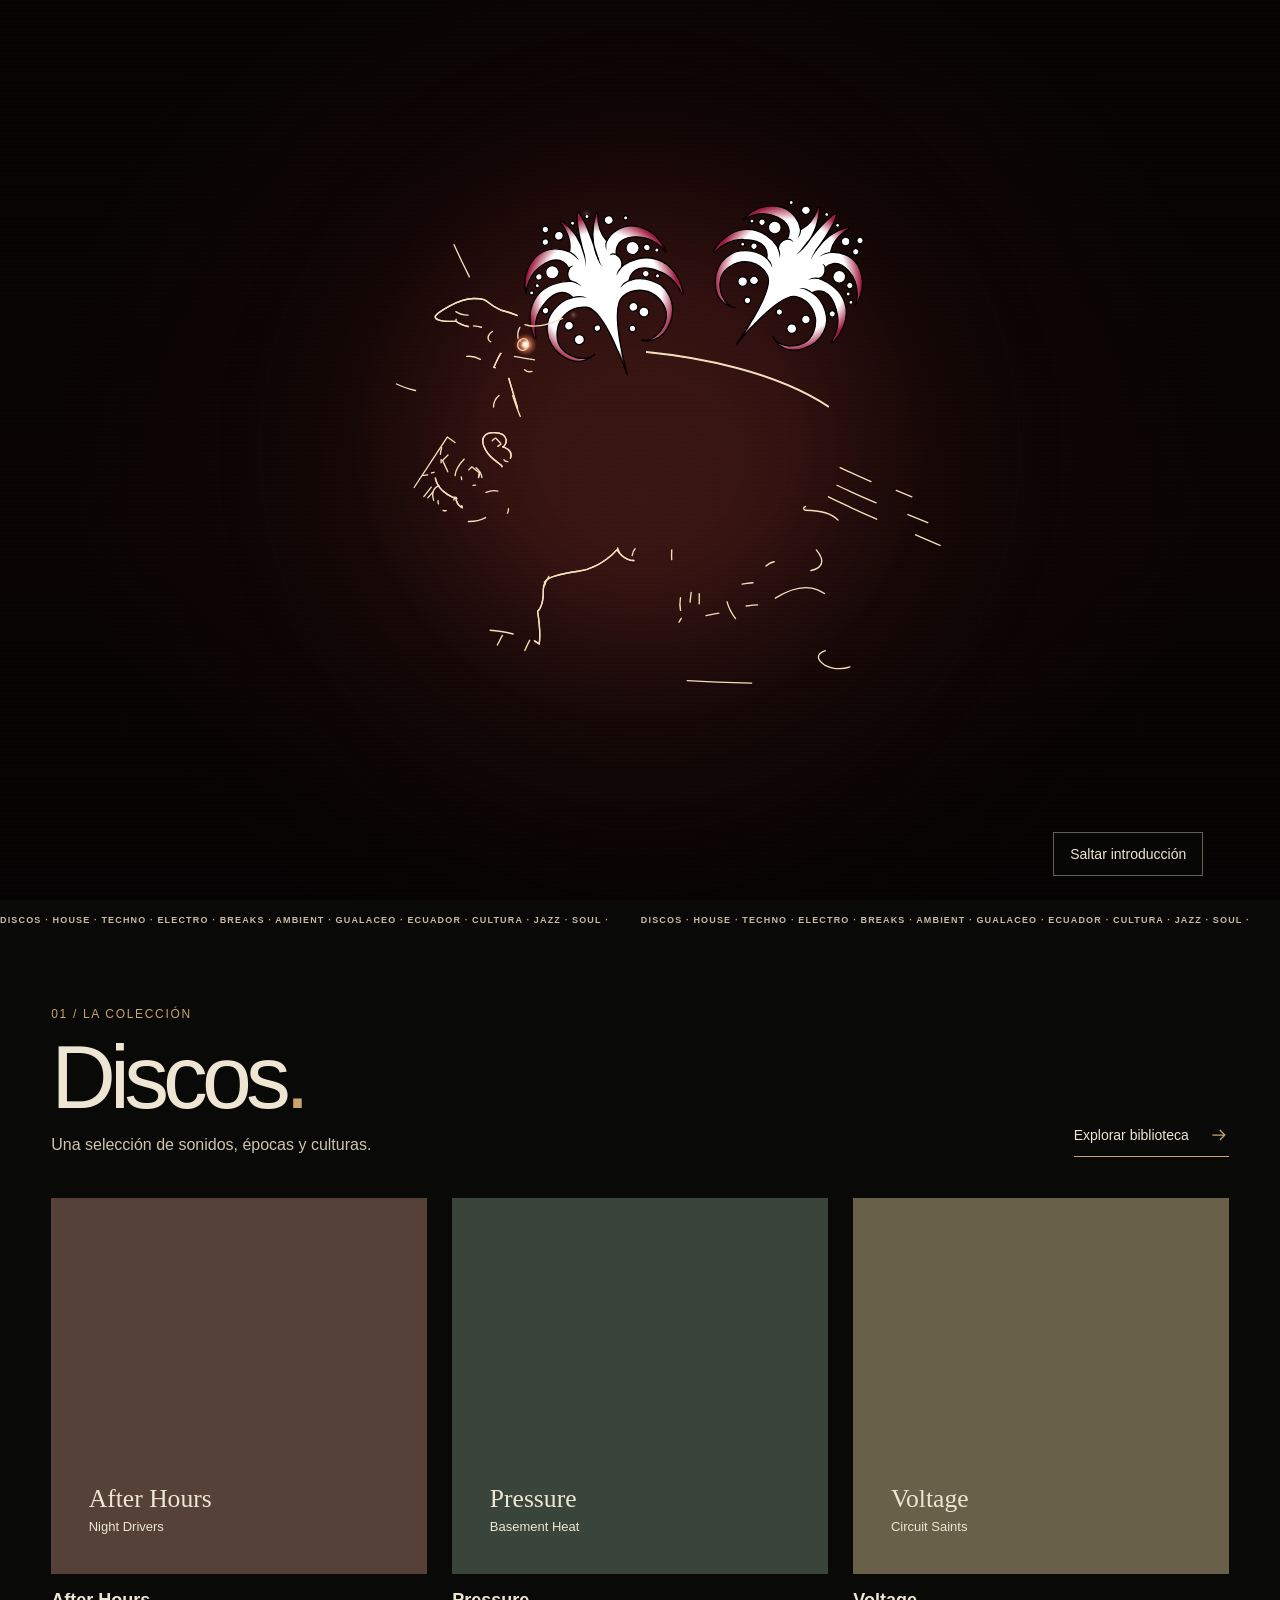
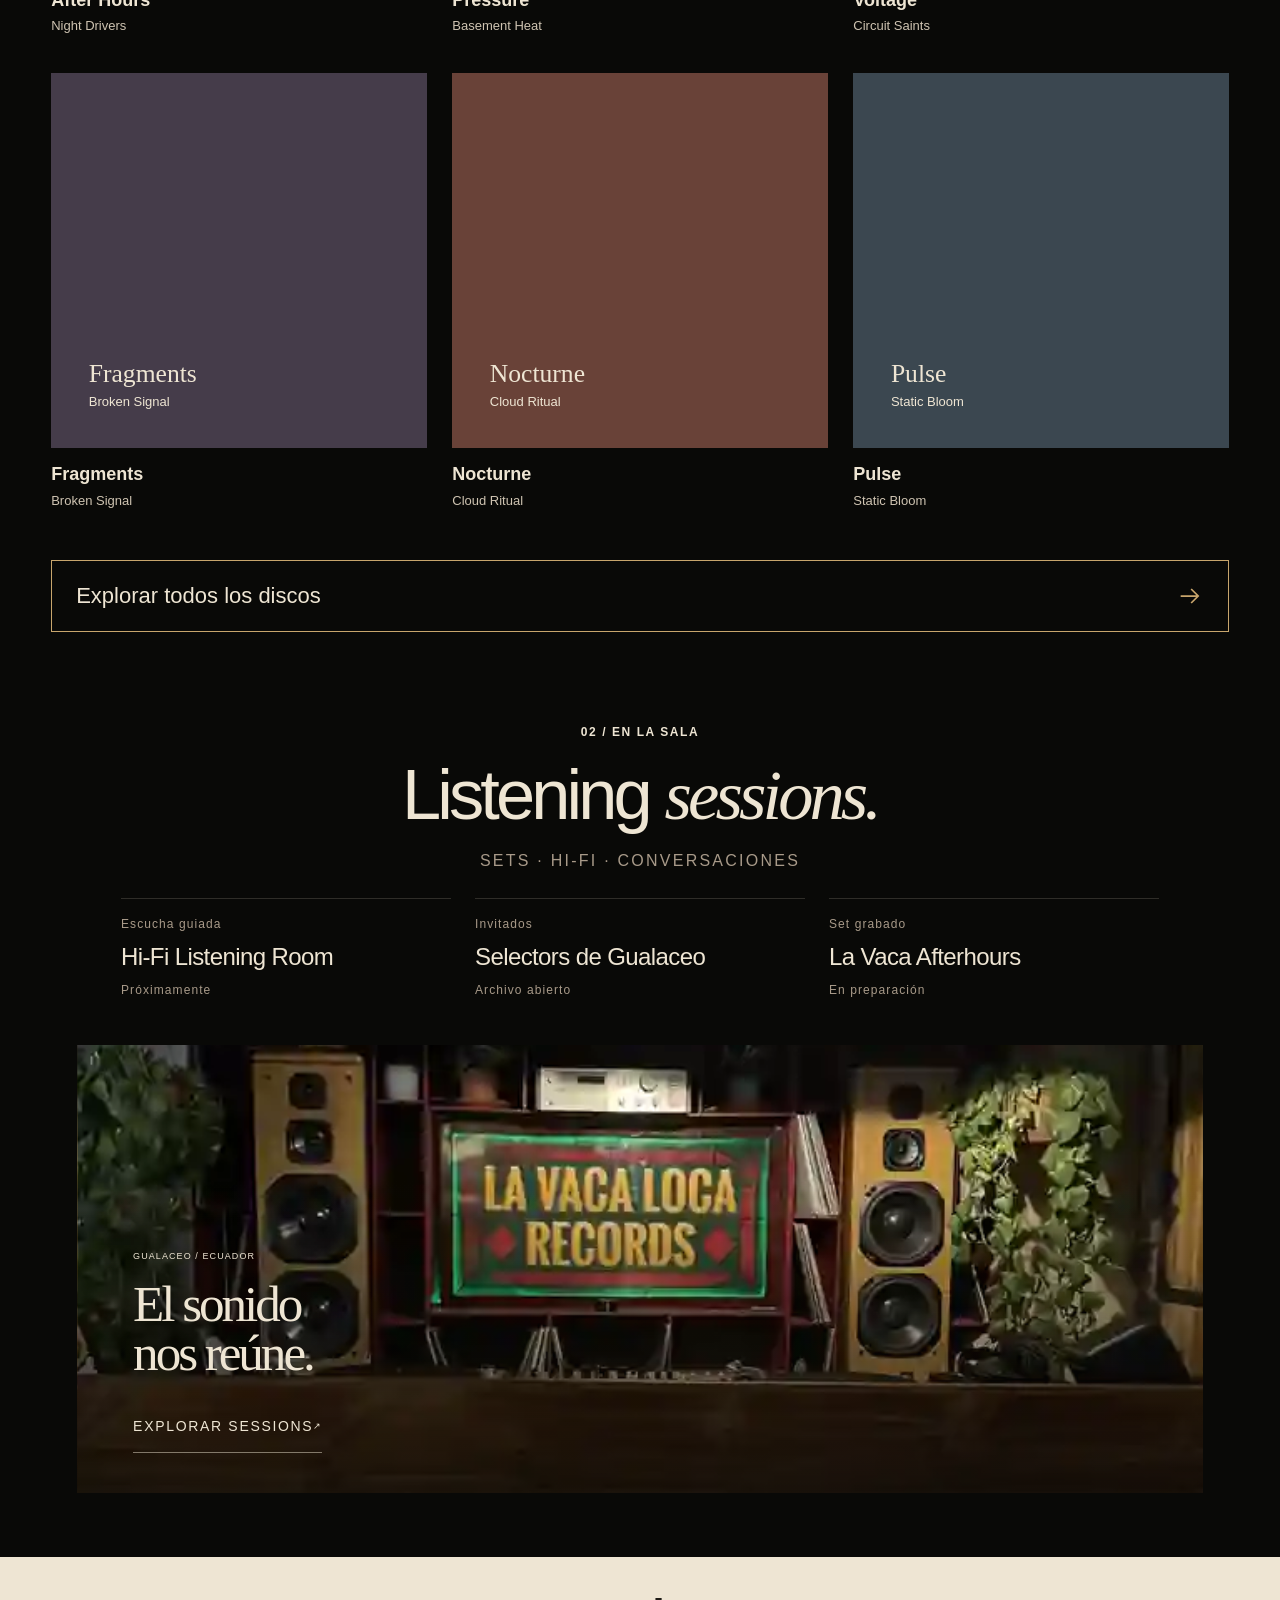
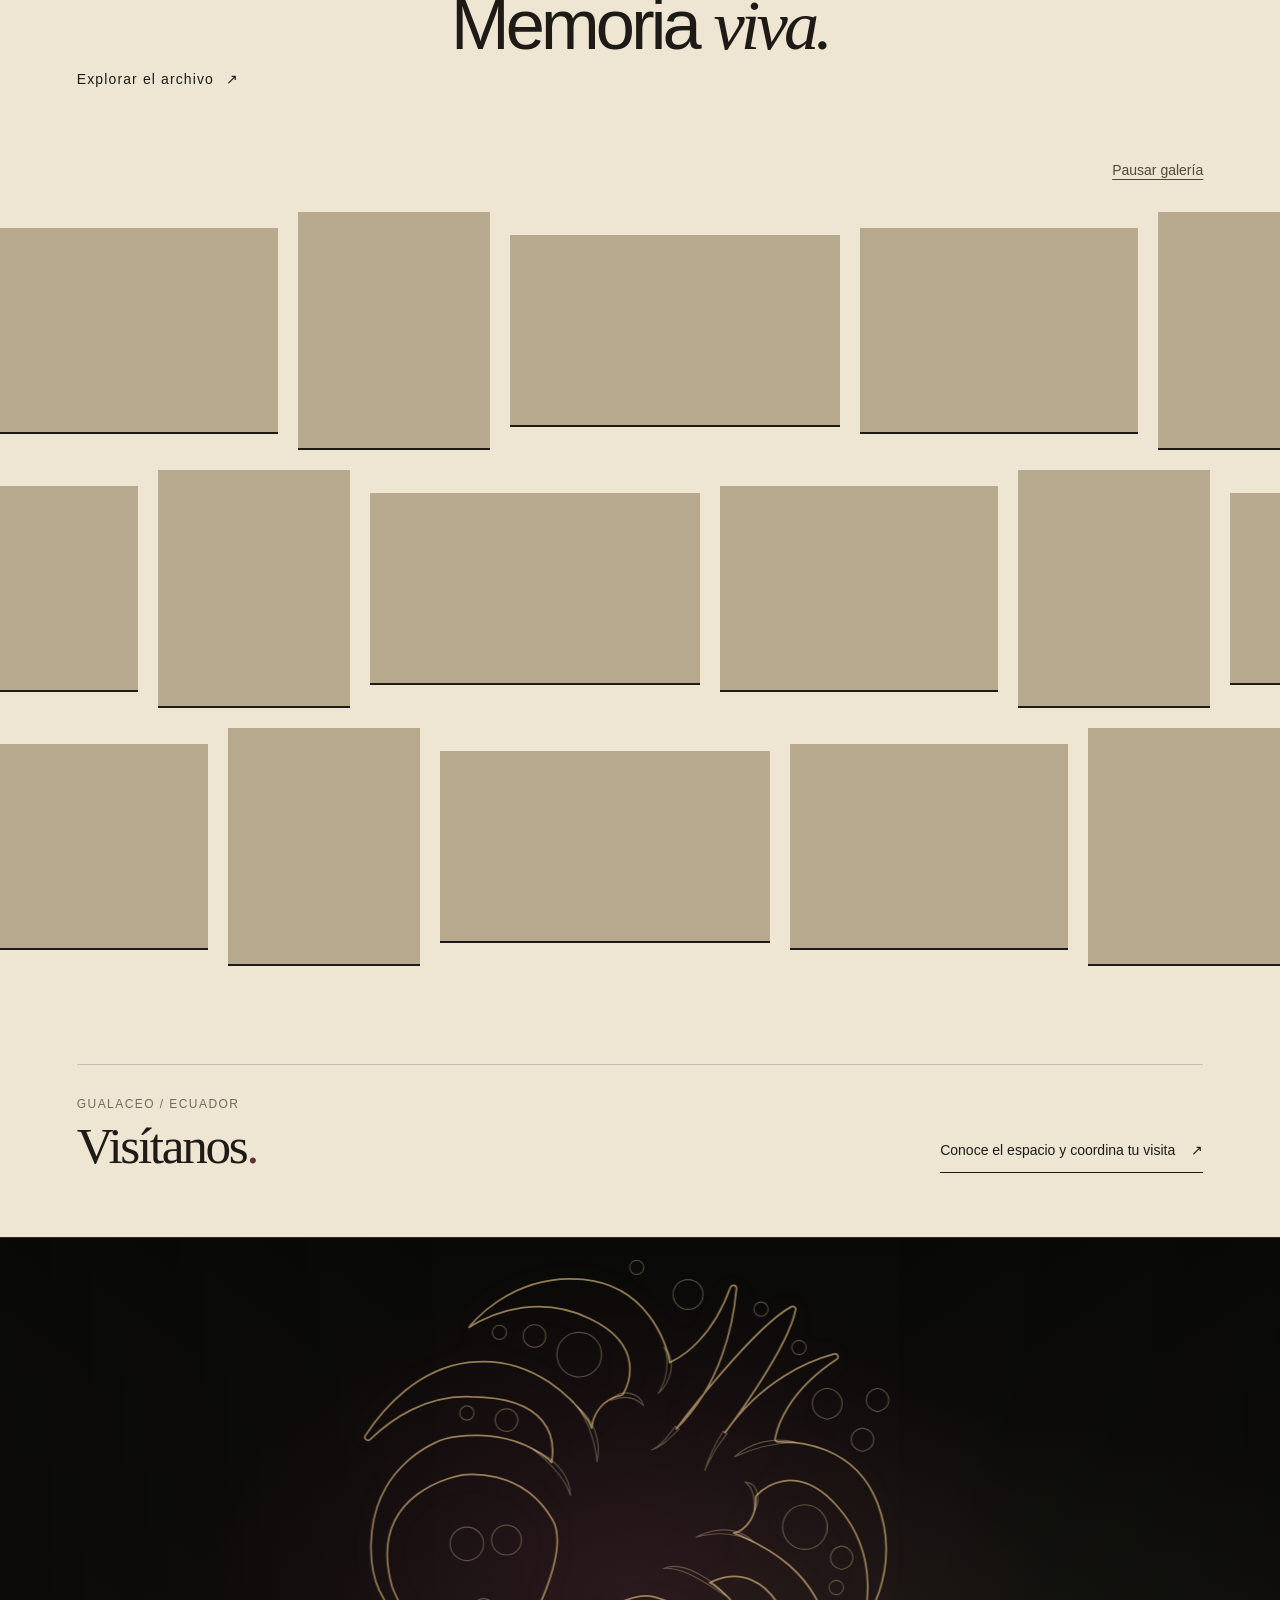
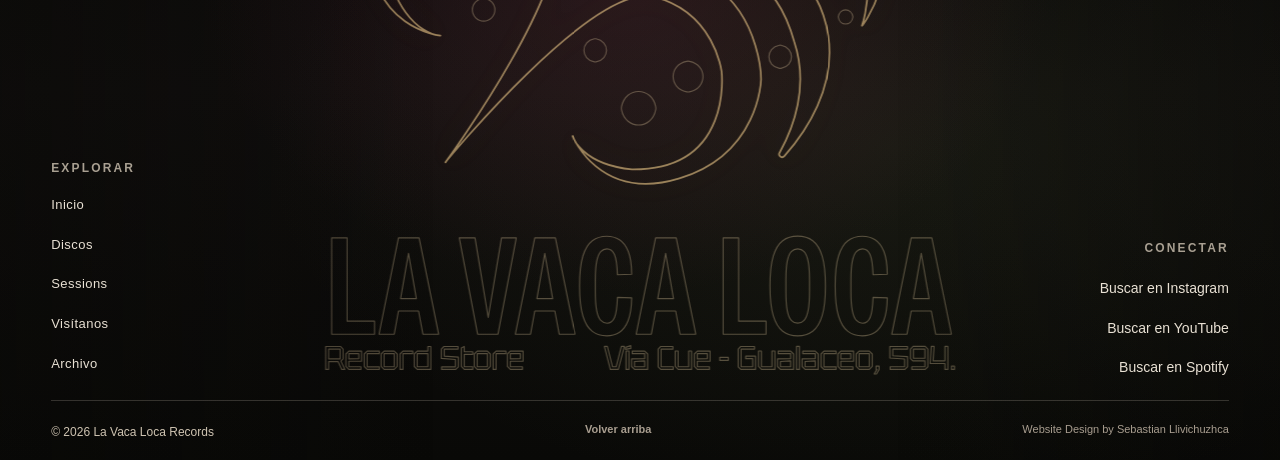
==== commit 0e431197: "Use first public session YouTube thumbnail for homepage Sessions preview" ====
--- a/index.html
+++ b/index.html
@@ -131,7 +131,7 @@
 <link rel="stylesheet" href="home-flow.layout.css?v=20261126-foundation-v1">
 <link rel="stylesheet" href="home-flow.releases.css?v=20261126-foundation-v1">
 <link rel="stylesheet" href="home-flow.archive.css?v=20261126-foundation-v1">
-<link rel="stylesheet" href="home-flow.refinements.css?v=20261126-editorial-v1">
+<link rel="stylesheet" href="home-flow.refinements.css?v=20261126-session-thumb-v1">
 <link rel="stylesheet" href="home-flow.motion.css?v=20261126-qa-v1">
 <link rel="stylesheet" href="ios-header.css?v=20261126-responsive-v1"><link rel="stylesheet" href="public-header.css?v=20261126-responsive-v1"><link rel="stylesheet" href="bag.css?v=20261126-discos-v1"><link rel="stylesheet" href="footer-sign.effects.css?v=20261126-metallic-gold-v1">
 <link rel="stylesheet" href="footer-sign.layout.css?v=20261126-foundation-v1">
@@ -212,7 +212,7 @@
 </main>
 <aside class="cart-panel" id="cartPanel" aria-hidden="true"><div class="cart-head"><h3>YOUR BAG</h3><button id="closeCart">CERRAR</button></div><div id="cartItems" class="cart-items"></div><div class="cart-footer"><div class="cart-total"><span>TOTAL</span><strong id="cartTotal">$0</strong></div><a id="whatsappCheckout" class="button primary full" href="#" target="_blank" rel="noopener">ORDENAR POR WHATSAPP</a></div></aside><div class="scrim" id="scrim"></div>
 <div class="player" id="player"><button id="playerToggle" class="play-control" aria-label="Reproducir"><span class="play-icon" aria-hidden="true"></span></button><div class="player-art" id="playerArt"><span></span></div><div class="player-meta"><span>NOW PLAYING / LA VACA LOCA</span><strong id="playerTitle">Selecciona un disco para escuchar</strong><small id="playerSub">CRATE PLAYER · GUALACEO</small></div><div class="player-line"><span id="playerProgress"></span></div></div>
-<script src="data.js?v=20261116-visitanos-v1"></script><script src="api/content"></script><script src="draft-preview.js"></script><script src="calendar-content.js?v=20261105-empty-design-v1"></script><script src="responsive-crop.js?v=20261101-no-watermark"></script><script src="app.js?v=20261126-library-entry-v2"></script><script src="media-runtime.js?v=20261126-qa-v1"></script>
+<script src="data.js?v=20261116-visitanos-v1"></script><script src="api/content"></script><script src="draft-preview.js"></script><script src="calendar-content.js?v=20261105-empty-design-v1"></script><script src="responsive-crop.js?v=20261101-no-watermark"></script><script src="app.js?v=20261126-session-thumb-v1"></script><script src="media-runtime.js?v=20261126-qa-v1"></script>
 <script src="home-collage.js?v=20261126-qa-v1"></script><script src="ios-header.js?v=20261126-discos-v1"></script><script src="bag.js?v=20261126-discos-v1" defer></script><script src="footer-sign.js?v=20261126-qa-v1"></script><script src="site-theme.js?v=20261029-logo-menu"></script><script src="site-cursor.js?v=20261126-qa-v1" defer></script></body>
 </html>
 
--- a/home-flow.refinements.css
+++ b/home-flow.refinements.css
@@ -129,3 +129,6 @@
 @media(max-height:450px) and (min-width:600px){
  body .lvl-hero-content{padding-bottom:76px}
 }
+
+/* Actual YouTube artwork for the first public session; keep the existing store photo as fallback. */
+body .sessions-photo.has-session-thumbnail{background-image:linear-gradient(0deg,rgba(9,9,7,.72),transparent 72%),var(--home-session-thumbnail);background-position:center center}
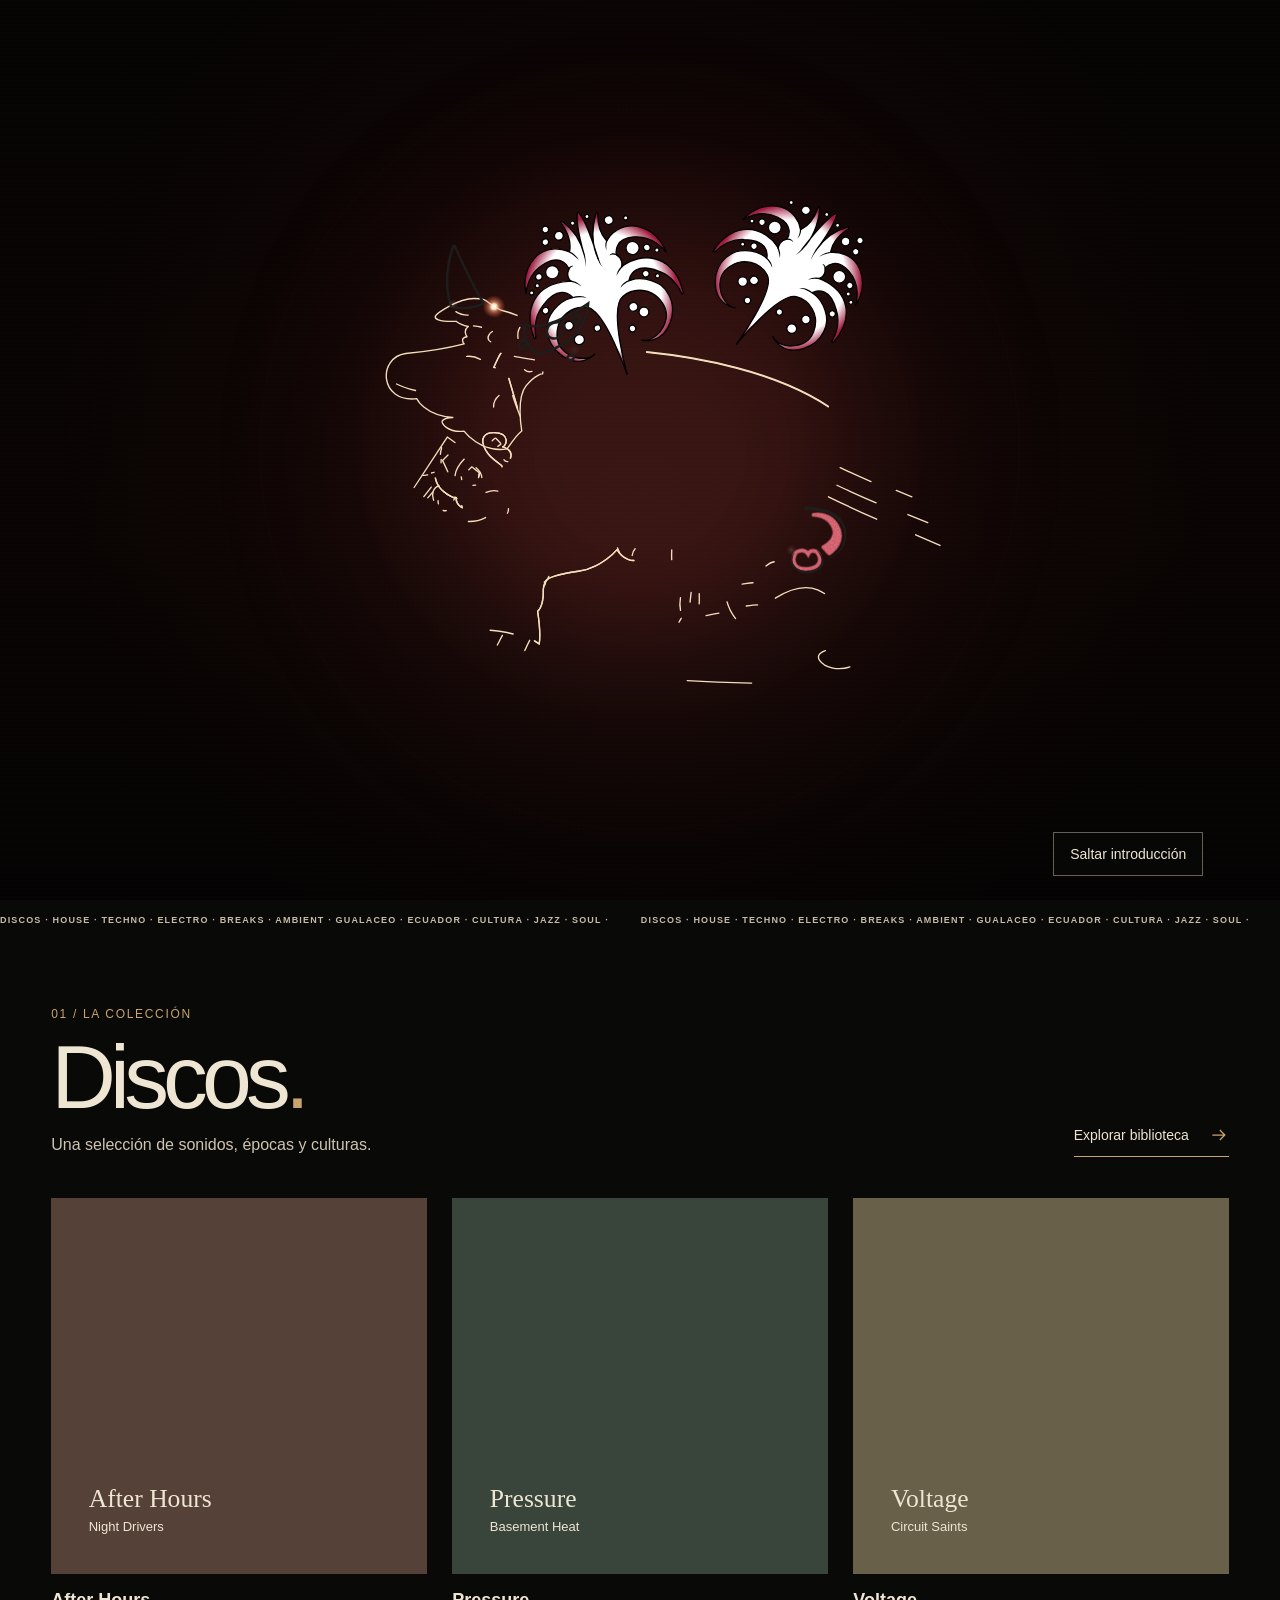
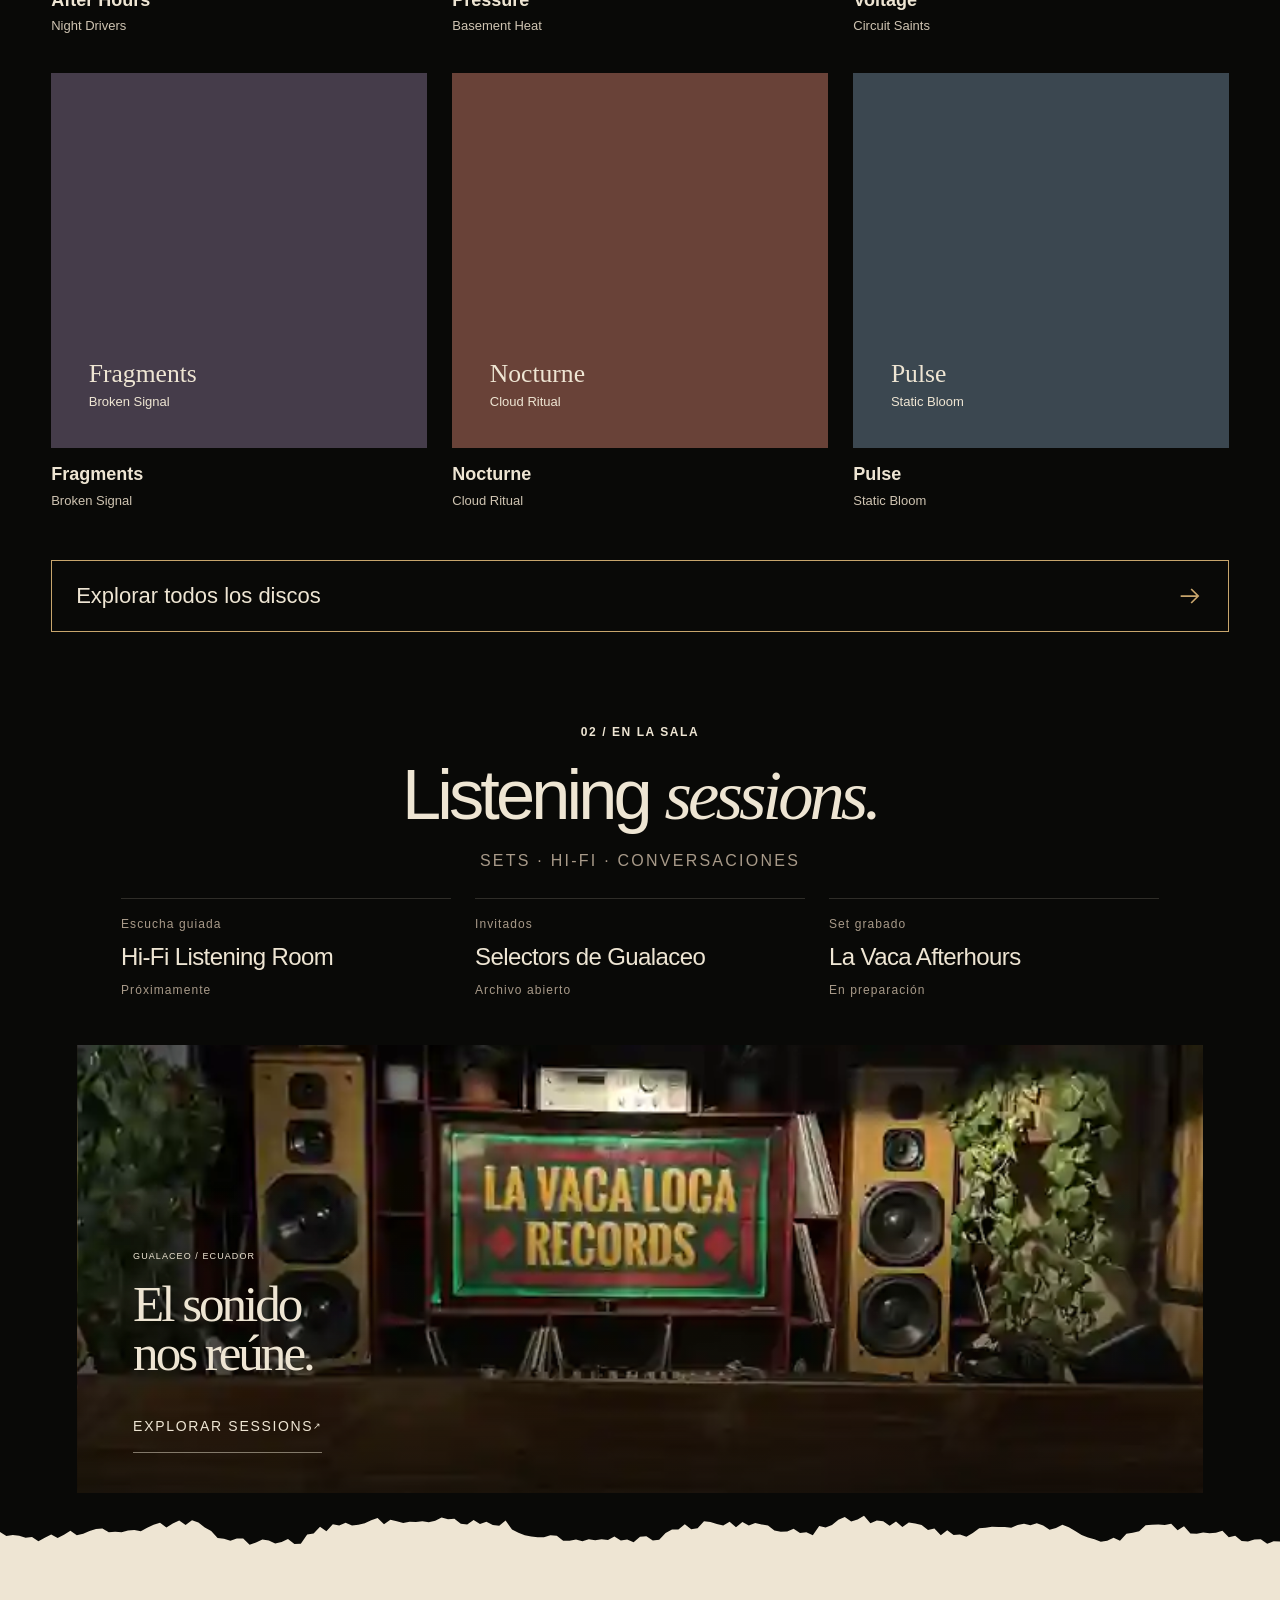
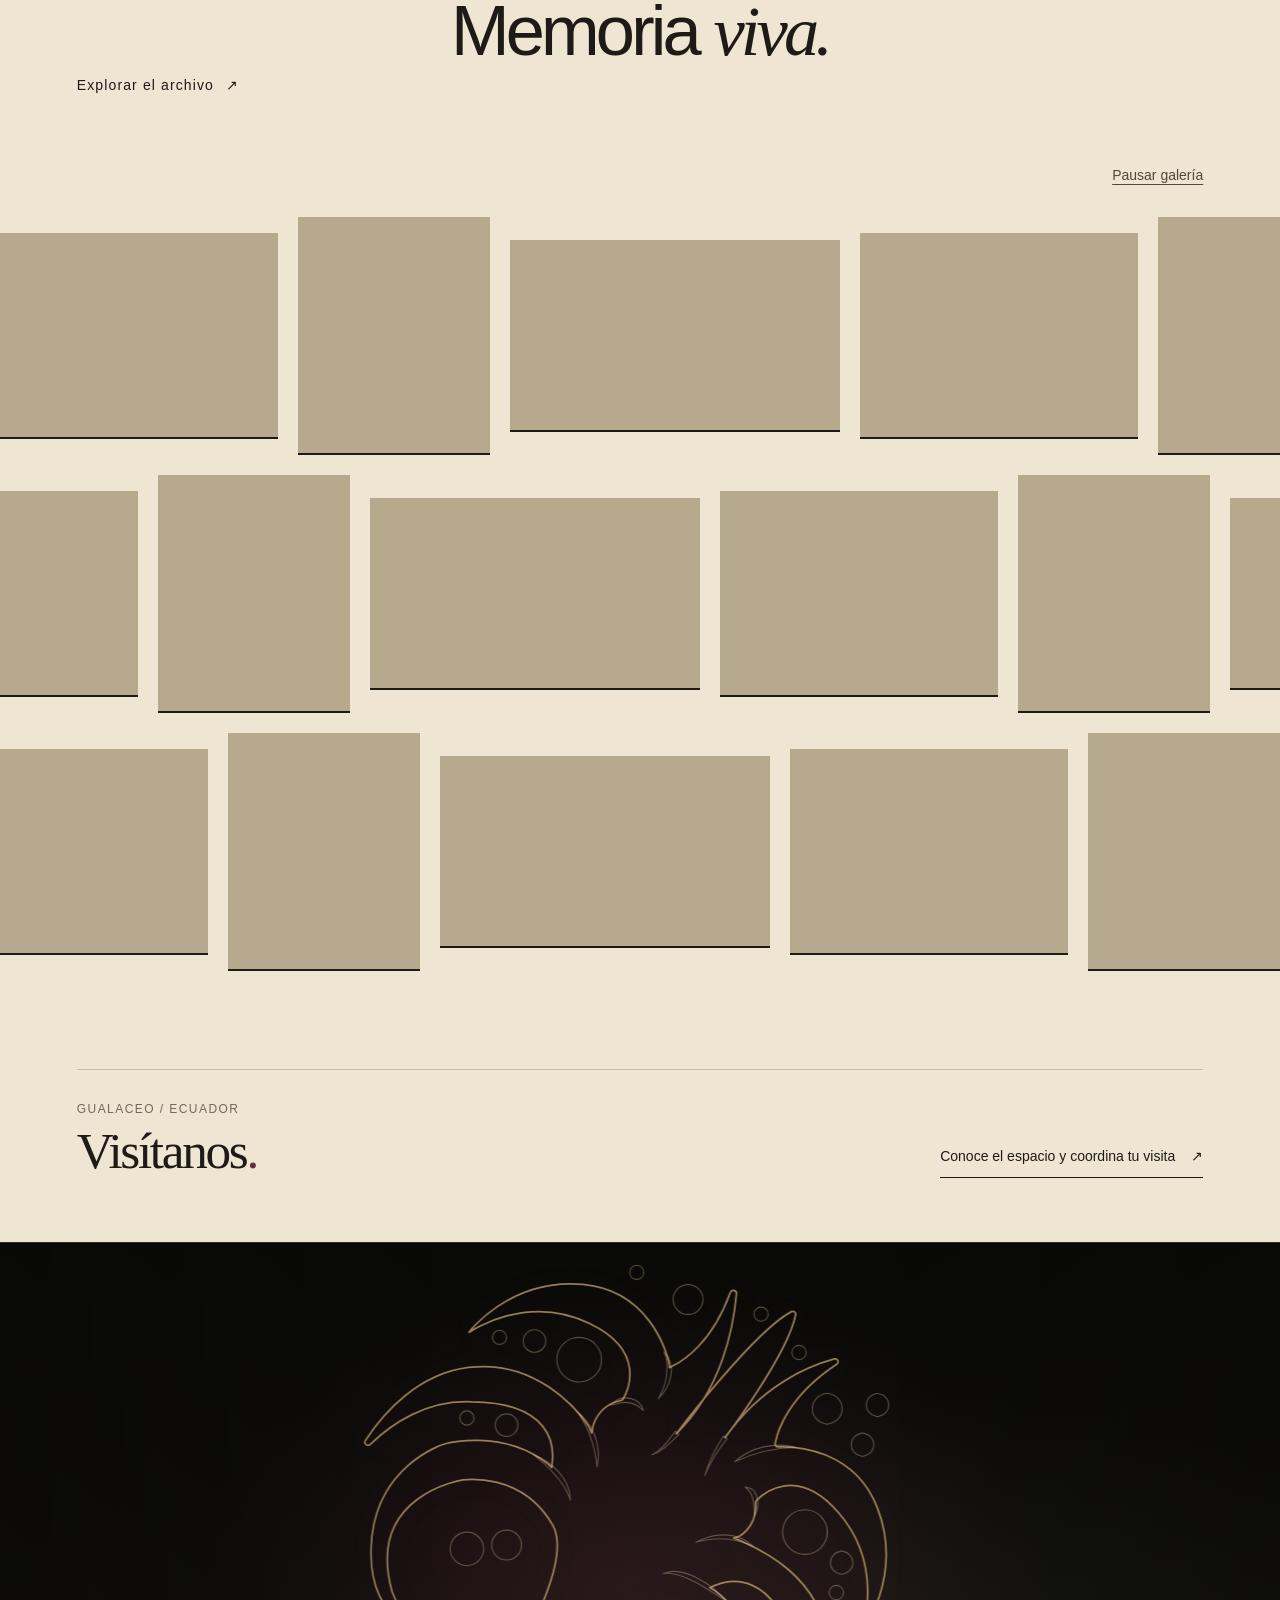
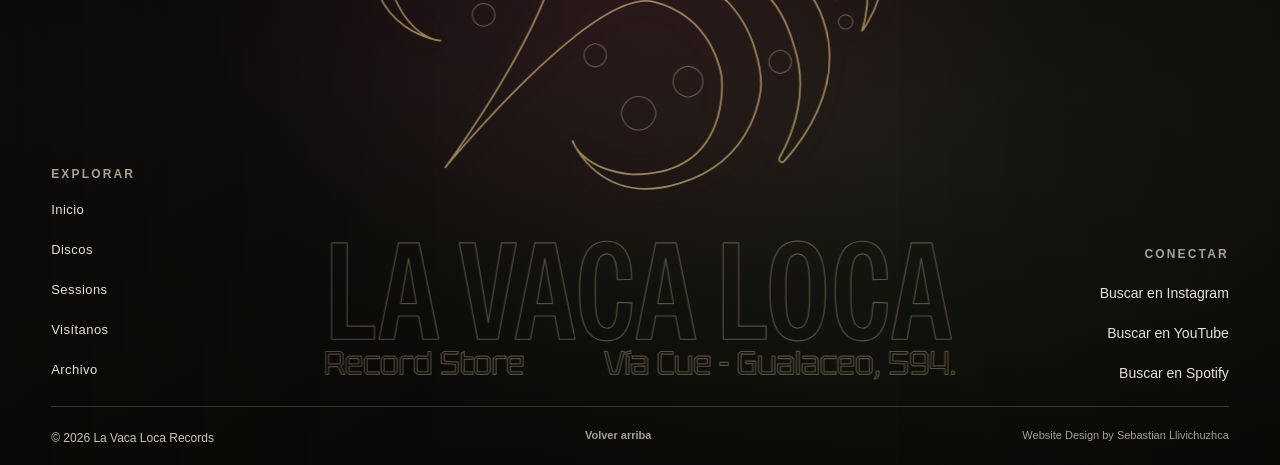
==== commit f518673a: "Add an irregular torn-paper transition from Sessions to Memoria Viva" ====
--- a/index.html
+++ b/index.html
@@ -131,7 +131,7 @@
 <link rel="stylesheet" href="home-flow.layout.css?v=20261126-foundation-v1">
 <link rel="stylesheet" href="home-flow.releases.css?v=20261126-foundation-v1">
 <link rel="stylesheet" href="home-flow.archive.css?v=20261126-foundation-v1">
-<link rel="stylesheet" href="home-flow.refinements.css?v=20261126-session-thumb-v1">
+<link rel="stylesheet" href="home-flow.refinements.css?v=20261126-paper-tear-v1">
 <link rel="stylesheet" href="home-flow.motion.css?v=20261126-qa-v1">
 <link rel="stylesheet" href="ios-header.css?v=20261126-responsive-v1"><link rel="stylesheet" href="public-header.css?v=20261126-responsive-v1"><link rel="stylesheet" href="bag.css?v=20261126-discos-v1"><link rel="stylesheet" href="footer-sign.effects.css?v=20261126-metallic-gold-v1">
 <link rel="stylesheet" href="footer-sign.layout.css?v=20261126-foundation-v1">
--- a/home-flow.refinements.css
+++ b/home-flow.refinements.css
@@ -132,3 +132,217 @@
 
 /* Actual YouTube artwork for the first public session; keep the existing store photo as fallback. */
 body .sessions-photo.has-session-thumbnail{background-image:linear-gradient(0deg,rgba(9,9,7,.72),transparent 72%),var(--home-session-thumbnail);background-position:center center}
+
+/* An irregular paper tear reveals the ivory archive below the dark listening room. */
+body #sessions.sessions-section{
+ position:relative;--session-tear-height:clamp(32px,4.5vw,72px);
+ padding-bottom:max(var(--lvl-section-space),calc(var(--session-tear-height) + 12px));
+}
+body #sessions.sessions-section::after{
+ content:"";position:absolute;inset:auto 0 -1px;height:var(--session-tear-height);
+ background:var(--lvl-paper,#eee5d3);pointer-events:none;z-index:3;
+ clip-path:polygon(
+  0% 44.4%,
+  0.5% 51.3%,
+  1% 49.5%,
+  1.5% 50.8%,
+  2% 54.3%,
+  2.5% 53.2%,
+  3% 60.5%,
+  3.5% 54.4%,
+  4% 48.9%,
+  4.5% 55.0%,
+  5% 49.1%,
+  5.5% 42.5%,
+  6% 50.2%,
+  6.5% 47.4%,
+  7% 42.6%,
+  7.5% 39.4%,
+  8% 38.6%,
+  8.5% 45.0%,
+  9% 44.2%,
+  9.5% 45.1%,
+  10% 41.9%,
+  10.5% 41.2%,
+  11% 43.3%,
+  11.5% 37.1%,
+  12% 32.0%,
+  12.5% 28.6%,
+  13% 36.7%,
+  13.5% 29.9%,
+  14% 24.7%,
+  14.5% 32.4%,
+  15% 24.2%,
+  15.5% 28.1%,
+  16% 36.6%,
+  16.5% 42.7%,
+  17% 54.8%,
+  17.5% 56.4%,
+  18% 59.6%,
+  18.5% 55.6%,
+  19% 55.6%,
+  19.5% 66.5%,
+  20% 62.7%,
+  20.5% 57.5%,
+  21% 59.3%,
+  21.5% 64.6%,
+  22% 61.9%,
+  22.5% 56.5%,
+  23% 65.4%,
+  23.5% 65.0%,
+  24% 49.0%,
+  24.5% 47.3%,
+  25% 35.3%,
+  25.5% 43.4%,
+  26% 30.9%,
+  26.5% 33.4%,
+  27% 28.6%,
+  27.5% 33.0%,
+  28% 32.0%,
+  28.5% 29.1%,
+  29% 24.1%,
+  29.5% 20.4%,
+  30% 31.0%,
+  30.5% 23.3%,
+  31% 25.8%,
+  31.5% 29.0%,
+  32% 26.5%,
+  32.5% 27.3%,
+  33% 26.0%,
+  33.5% 27.4%,
+  34% 25.1%,
+  34.5% 19.5%,
+  35% 22.3%,
+  35.5% 21.3%,
+  36% 30.1%,
+  36.5% 31.5%,
+  37% 23.7%,
+  37.5% 30.4%,
+  38% 26.8%,
+  38.5% 32.2%,
+  39% 33.5%,
+  39.5% 24.6%,
+  40% 40.2%,
+  40.5% 45.7%,
+  41% 50.1%,
+  41.5% 52.1%,
+  42% 53.5%,
+  42.5% 53.4%,
+  43% 50.3%,
+  43.5% 51.0%,
+  44% 59.8%,
+  44.5% 59.6%,
+  45% 57.4%,
+  45.5% 60.7%,
+  46% 57.2%,
+  46.5% 58.8%,
+  47% 57.1%,
+  47.5% 58.4%,
+  48% 52.5%,
+  48.5% 59.4%,
+  49% 57.7%,
+  49.5% 62.2%,
+  50% 52.9%,
+  50.5% 52.0%,
+  51% 59.4%,
+  51.5% 58.1%,
+  52% 46.2%,
+  52.5% 40.3%,
+  53% 40.2%,
+  53.5% 31.2%,
+  54% 39.7%,
+  54.5% 38.0%,
+  55% 25.8%,
+  55.5% 27.1%,
+  56% 30.6%,
+  56.5% 33.4%,
+  57% 26.6%,
+  57.5% 36.2%,
+  58% 27.3%,
+  58.5% 33.2%,
+  59% 28.7%,
+  59.5% 31.3%,
+  60% 33.1%,
+  60.5% 42.1%,
+  61% 44.1%,
+  61.5% 43.7%,
+  62% 39.0%,
+  62.5% 46.4%,
+  63% 45.0%,
+  63.5% 50.3%,
+  64% 34.1%,
+  64.5% 36.8%,
+  65% 32.5%,
+  65.5% 23.1%,
+  66% 18.6%,
+  66.5% 26.1%,
+  67% 22.6%,
+  67.5% 16.2%,
+  68% 29.2%,
+  68.5% 24.5%,
+  69% 25.9%,
+  69.5% 33.7%,
+  70% 26.2%,
+  70.5% 35.8%,
+  71% 27.9%,
+  71.5% 29.6%,
+  72% 32.5%,
+  72.5% 41.1%,
+  73% 38.5%,
+  73.5% 50.3%,
+  74% 41.5%,
+  74.5% 49.7%,
+  75% 48.8%,
+  75.5% 52.6%,
+  76% 46.3%,
+  76.5% 37.9%,
+  77% 37.3%,
+  77.5% 35.4%,
+  78% 36.0%,
+  78.5% 35.8%,
+  79% 37.3%,
+  79.5% 32.3%,
+  80% 30.1%,
+  80.5% 32.8%,
+  81% 29.3%,
+  81.5% 33.1%,
+  82% 40.5%,
+  82.5% 37.6%,
+  83% 32.0%,
+  83.5% 36.1%,
+  84% 42.9%,
+  84.5% 49.5%,
+  85% 53.9%,
+  85.5% 57.2%,
+  86% 61.4%,
+  86.5% 59.7%,
+  87% 54.5%,
+  87.5% 59.8%,
+  88% 47.4%,
+  88.5% 45.6%,
+  89% 43.1%,
+  89.5% 32.9%,
+  90% 31.7%,
+  90.5% 31.3%,
+  91% 32.3%,
+  91.5% 30.0%,
+  92% 41.3%,
+  92.5% 34.3%,
+  93% 47.0%,
+  93.5% 47.7%,
+  94% 45.5%,
+  94.5% 46.6%,
+  95% 45.9%,
+  95.5% 42.3%,
+  96% 53.6%,
+  96.5% 51.0%,
+  97% 60.3%,
+  97.5% 61.0%,
+  98% 57.4%,
+  98.5% 57.2%,
+  99% 65.1%,
+  99.5% 60.5%,
+  100% 61.2%,100% 100%,0% 100%
+ );
+}
+@media(max-width:700px){body #sessions.sessions-section{--session-tear-height:clamp(24px,6vw,40px)}}
